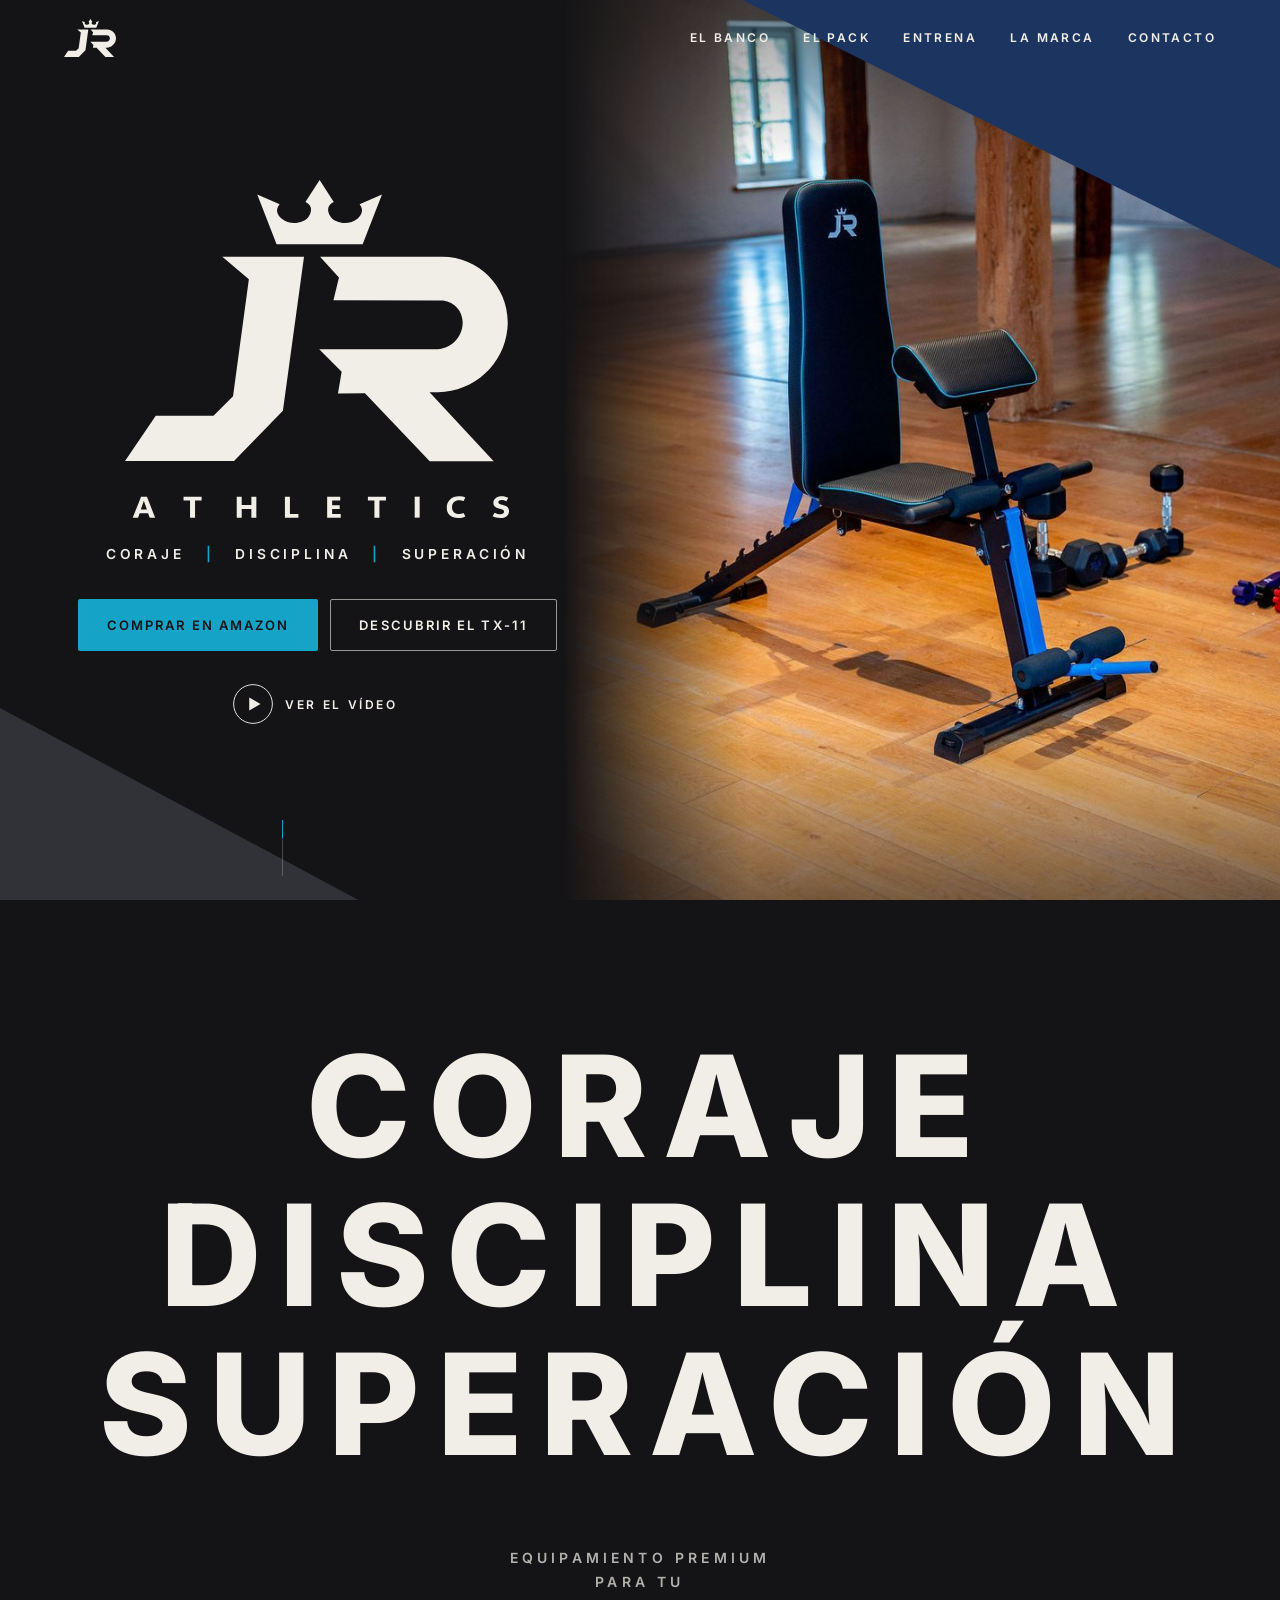
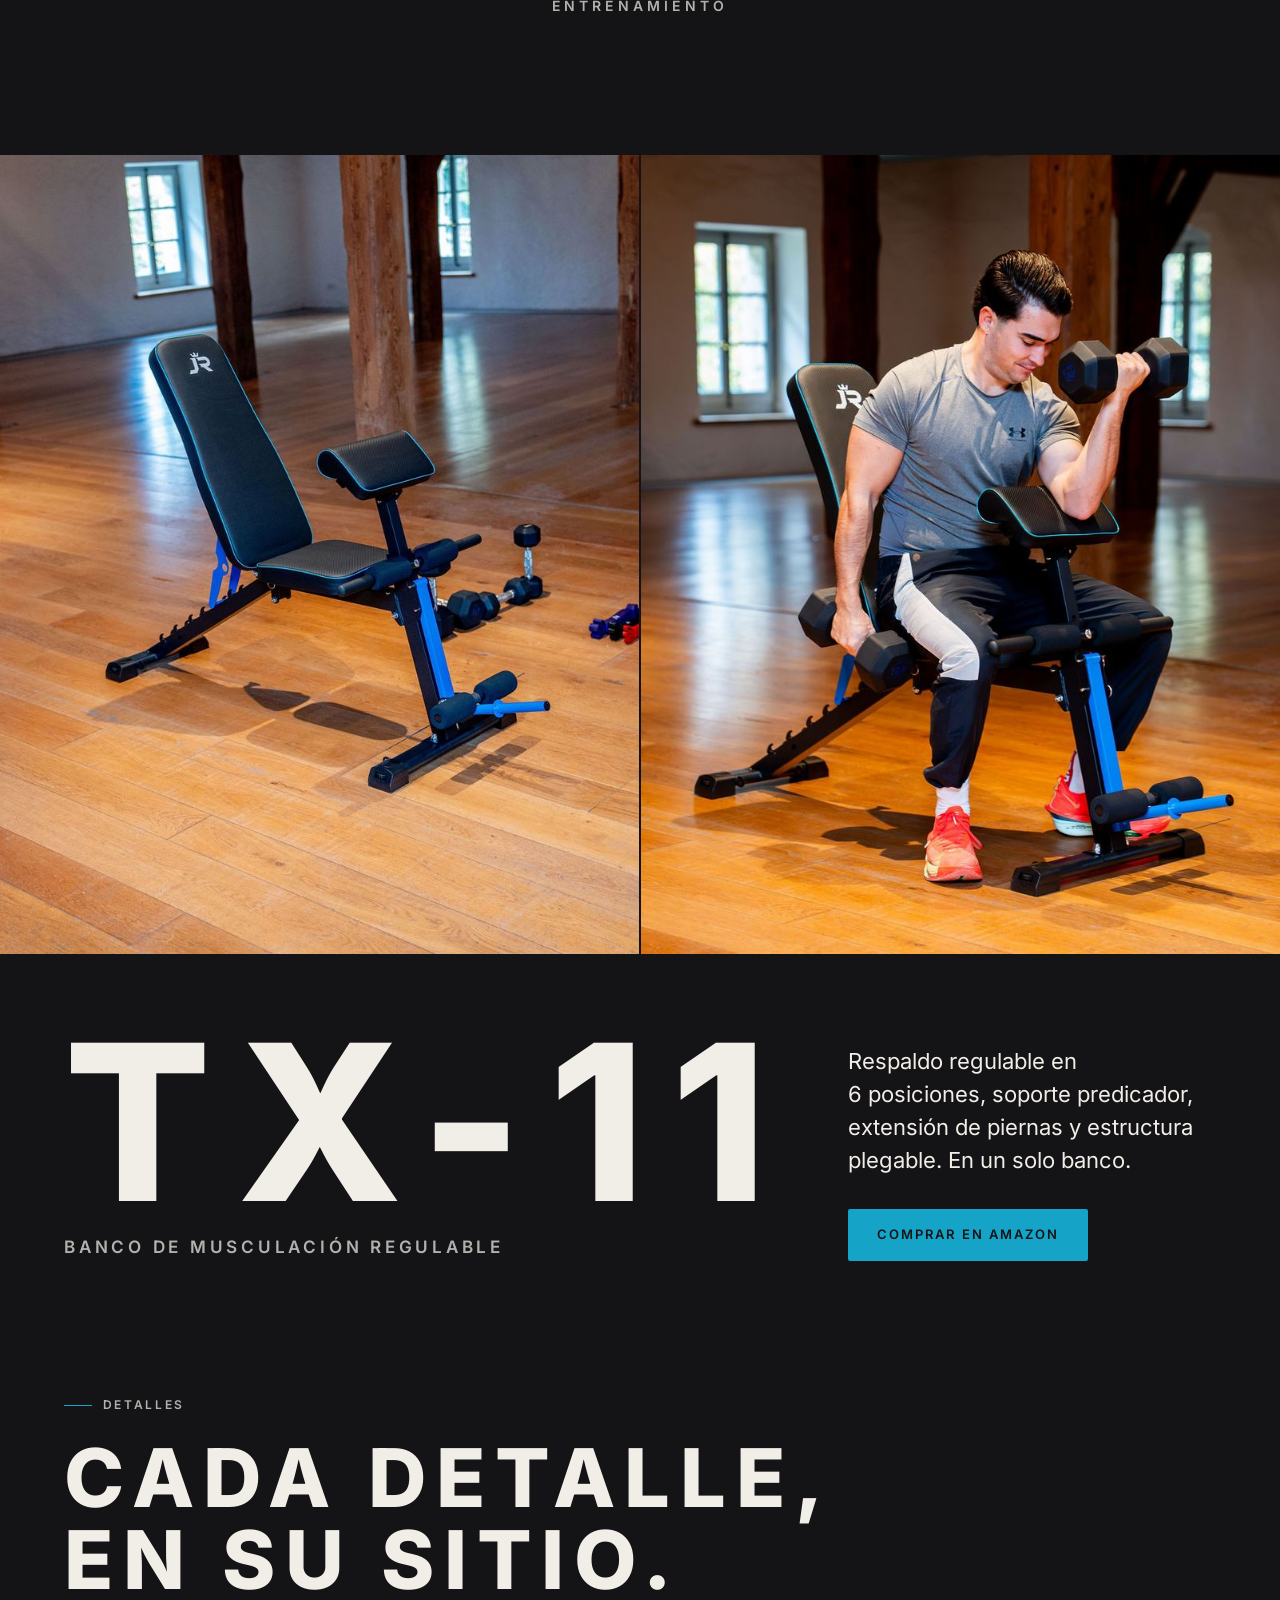
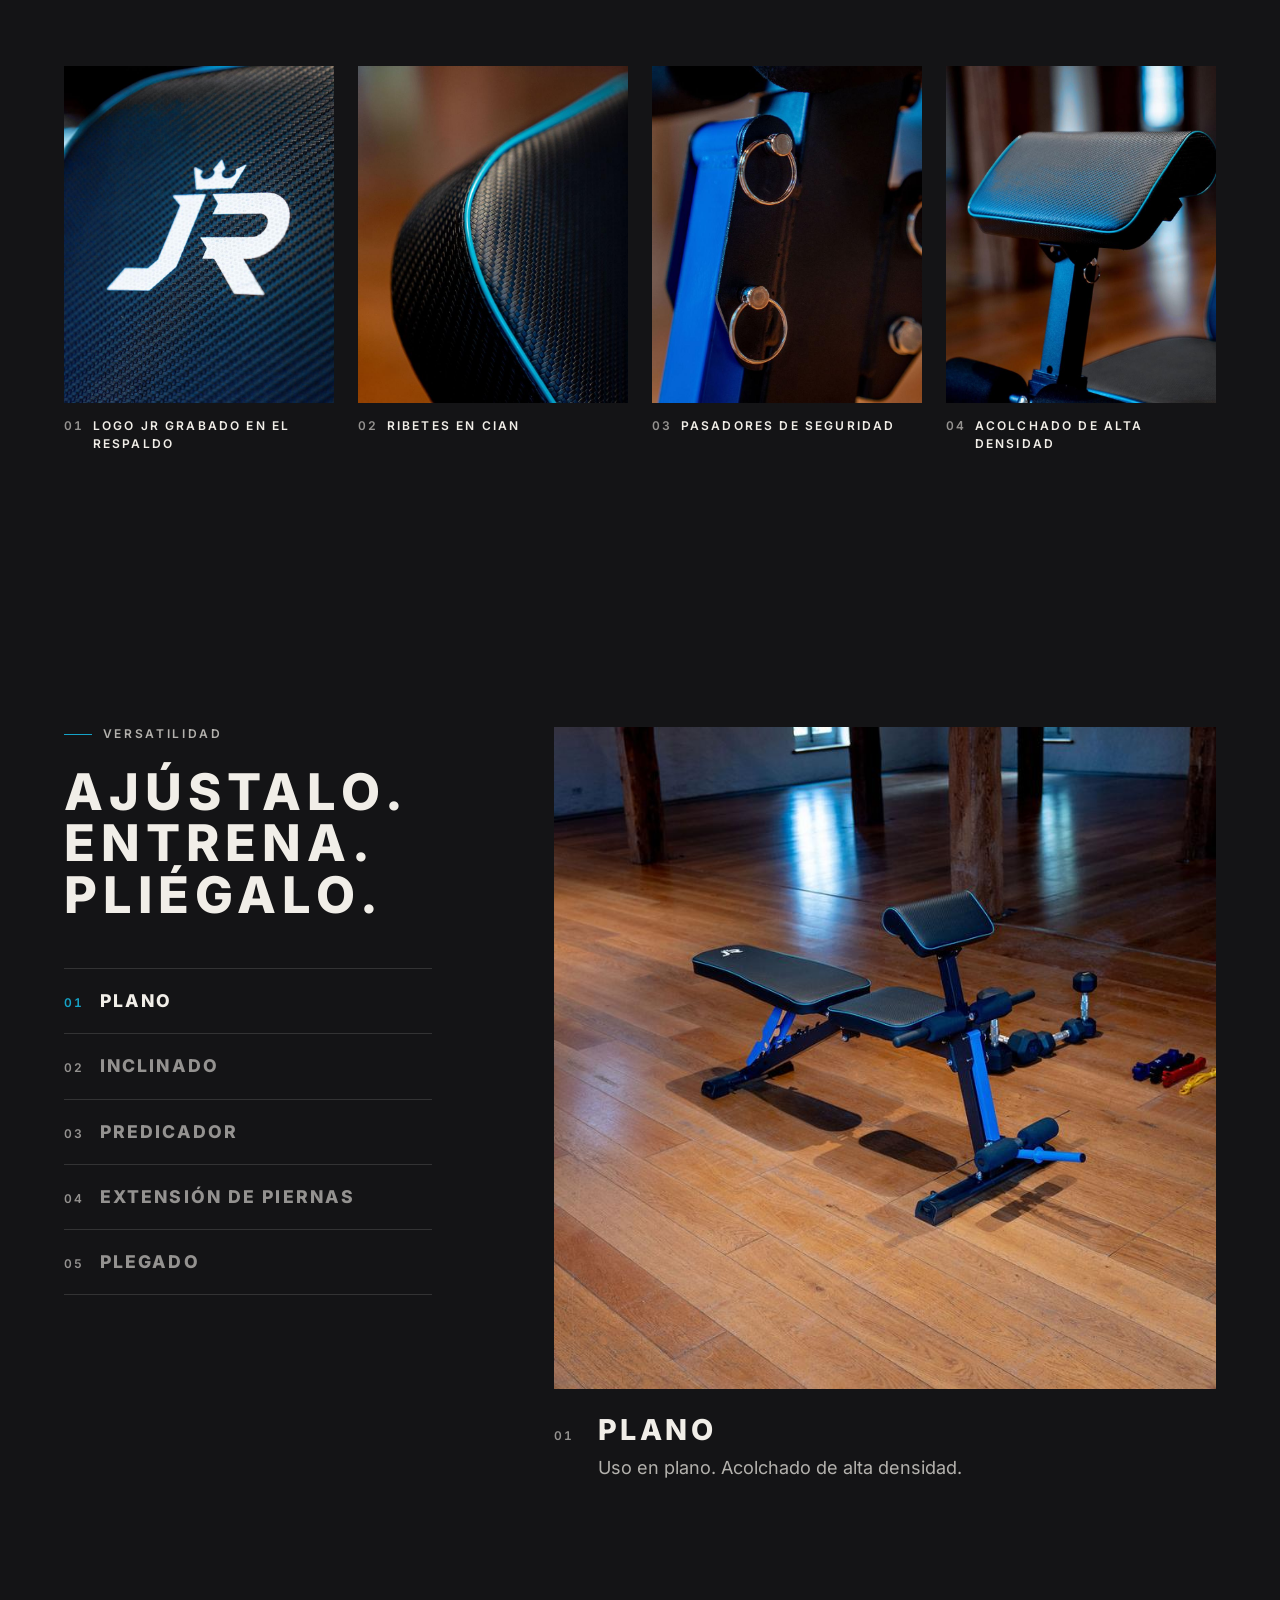
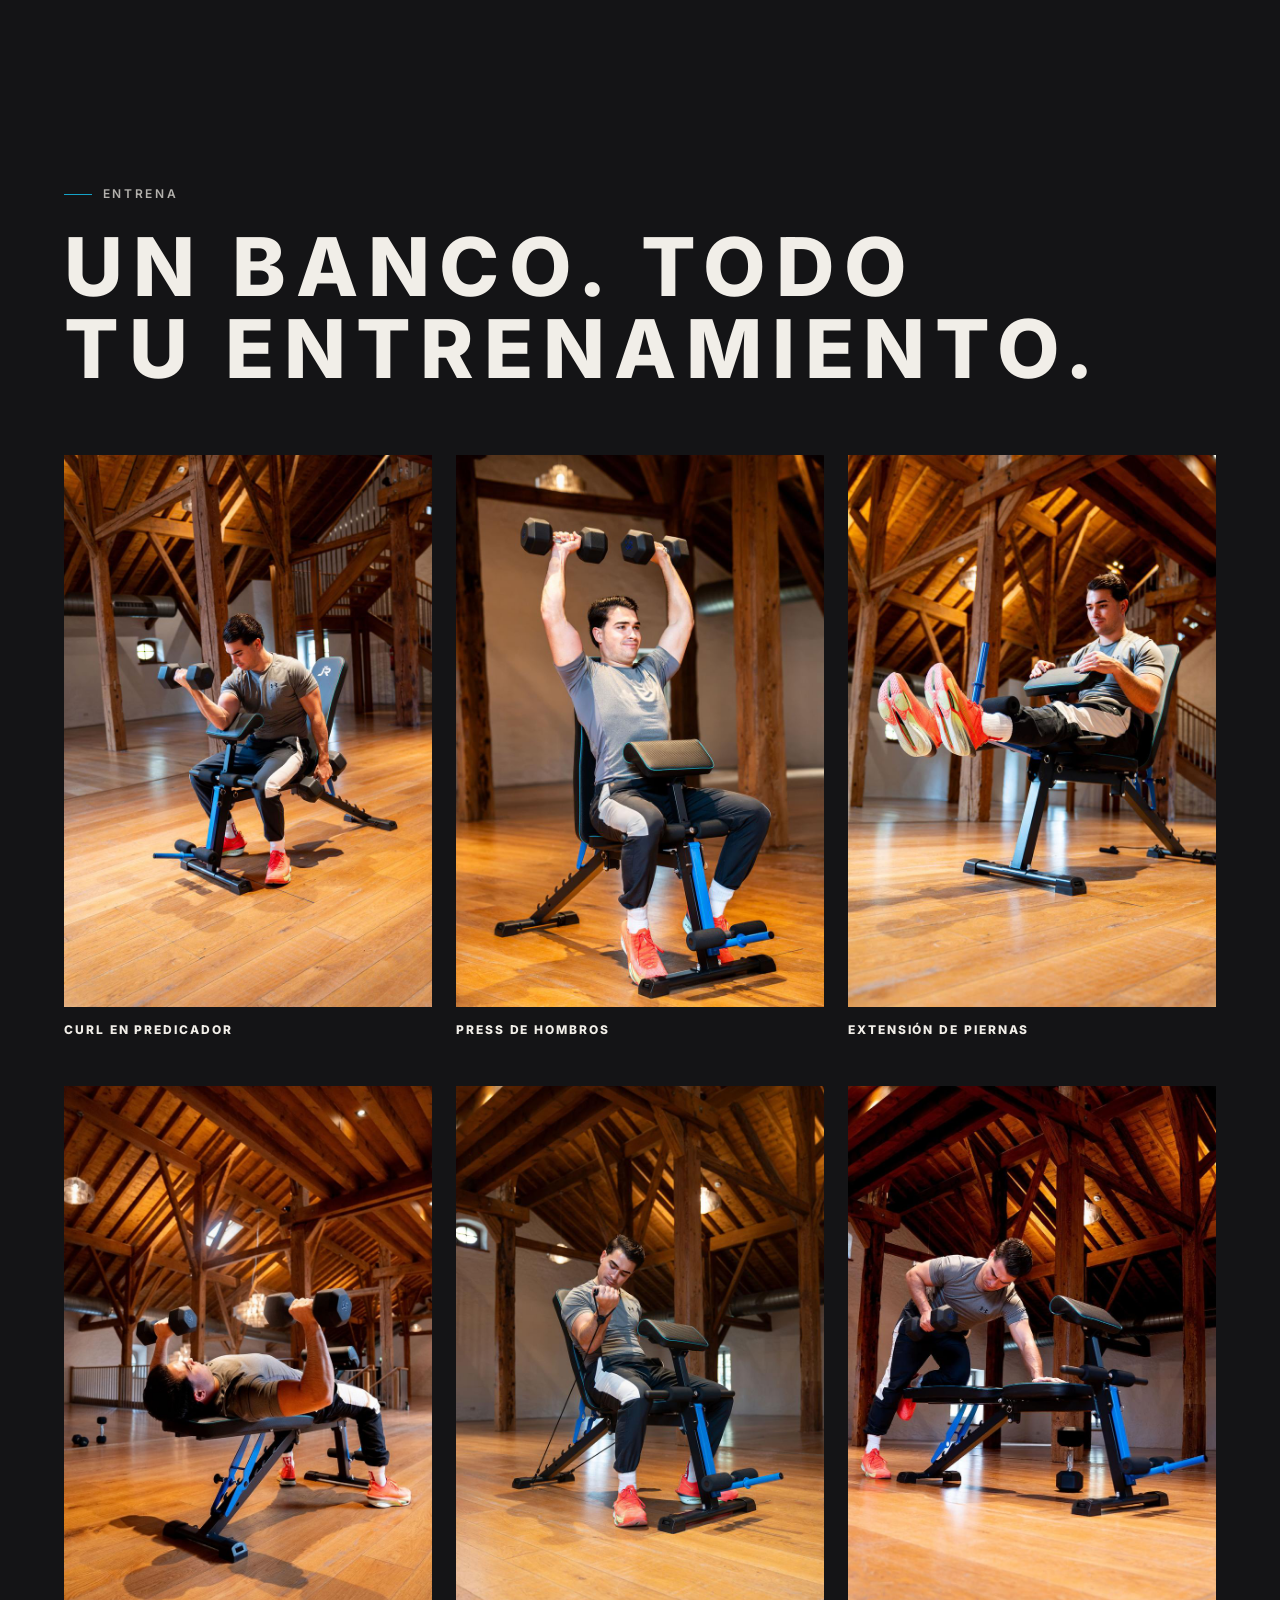
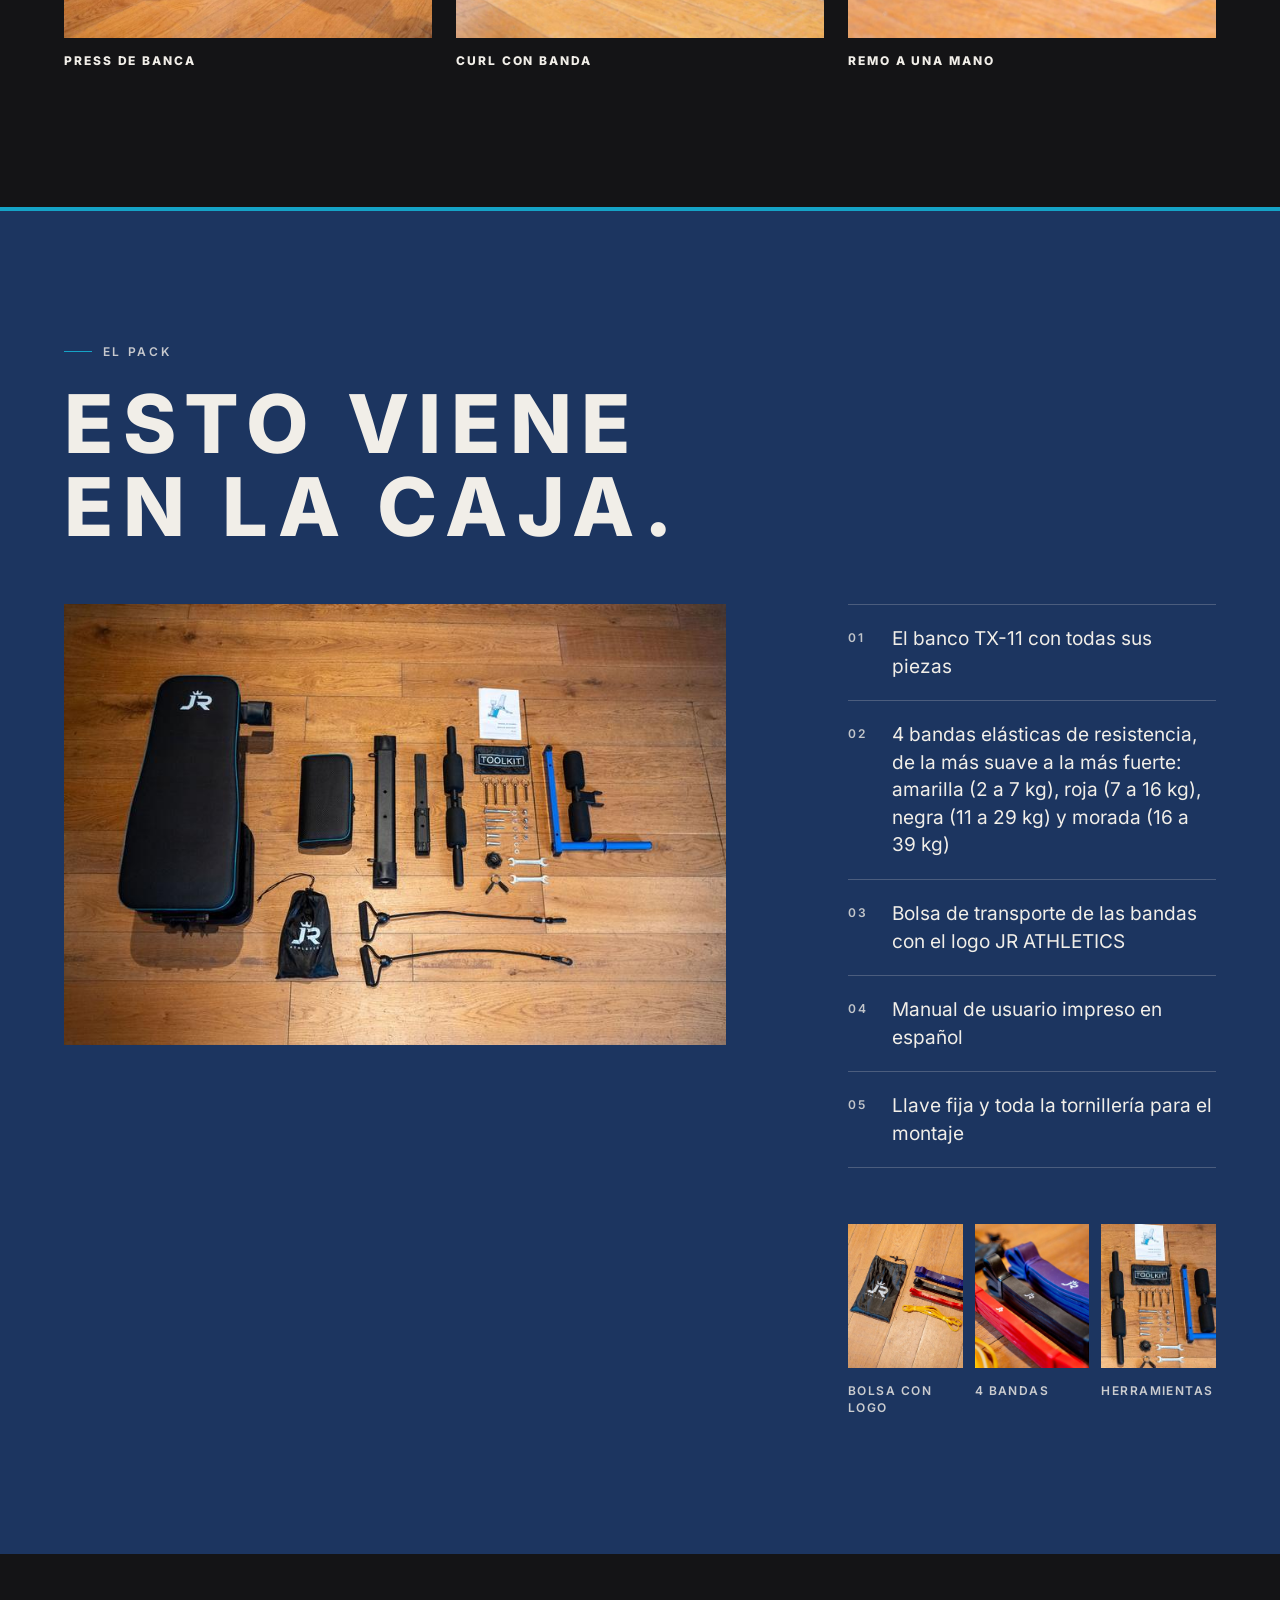
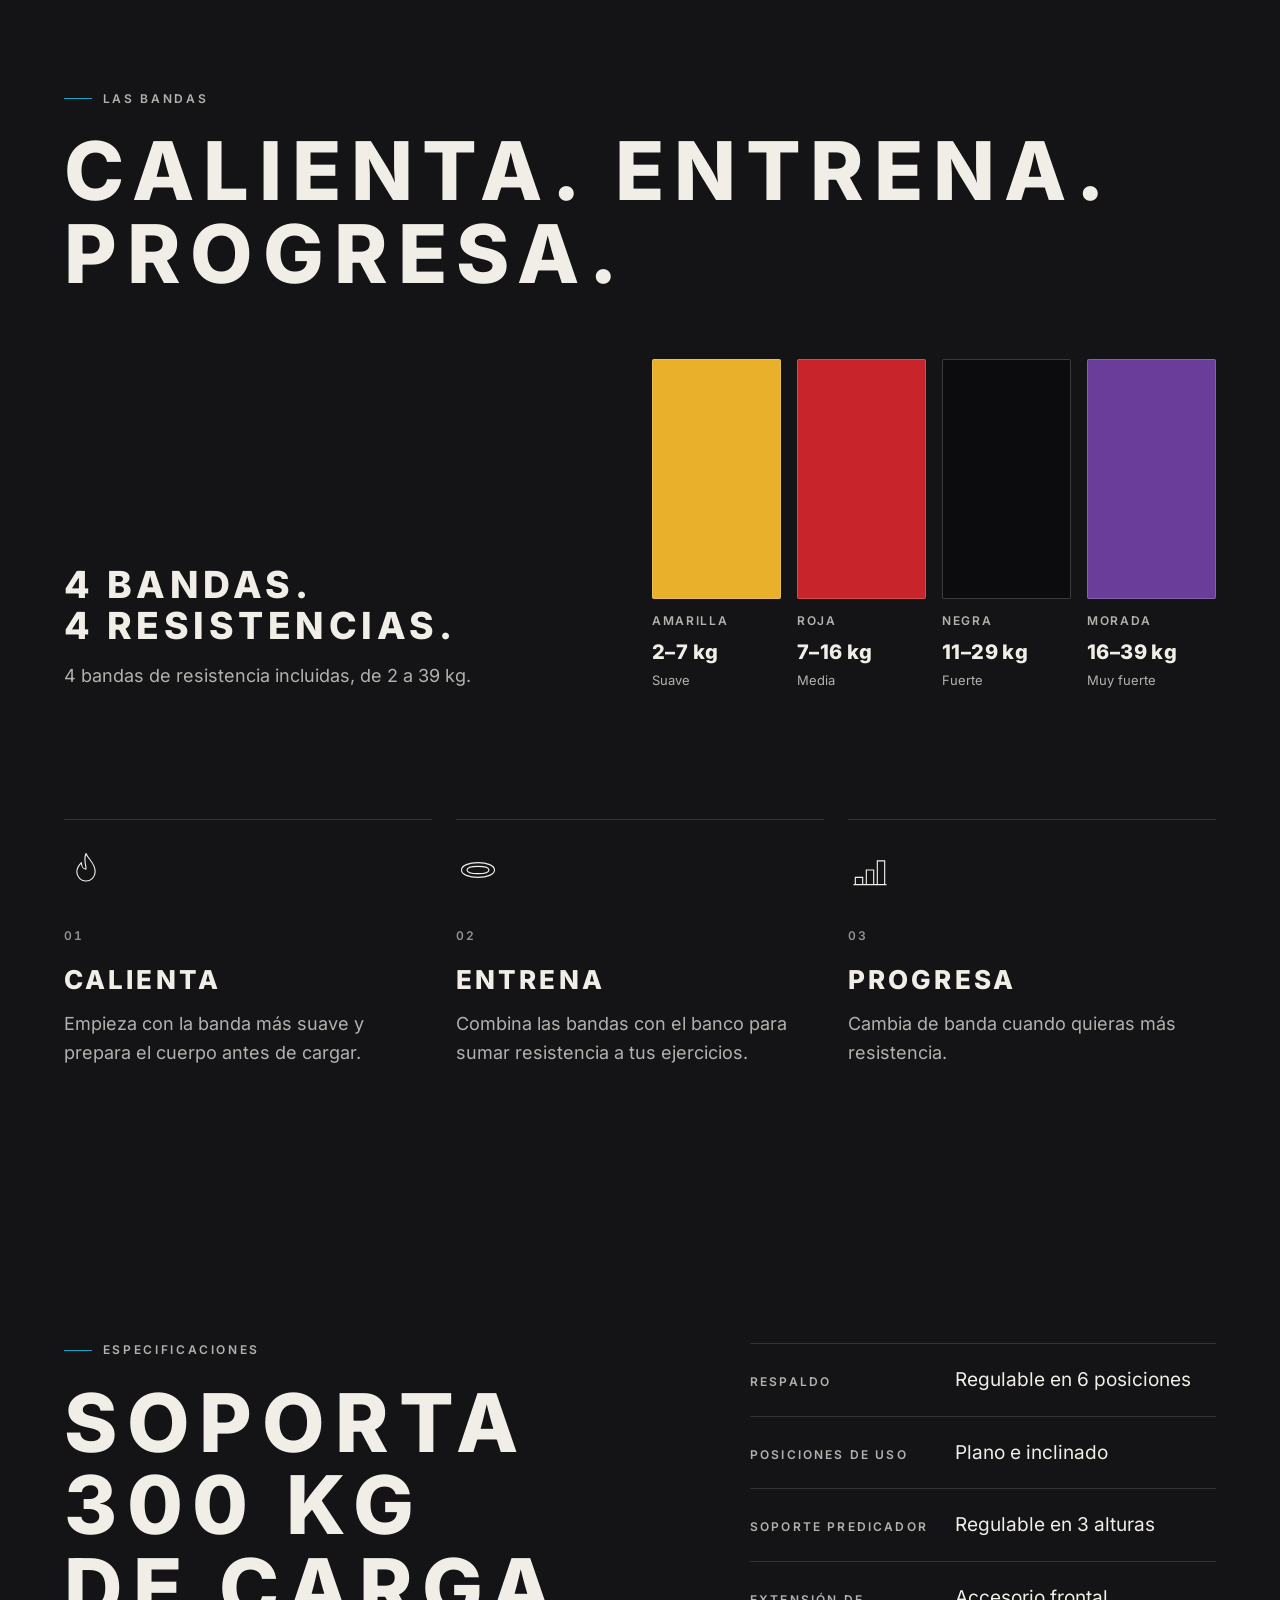
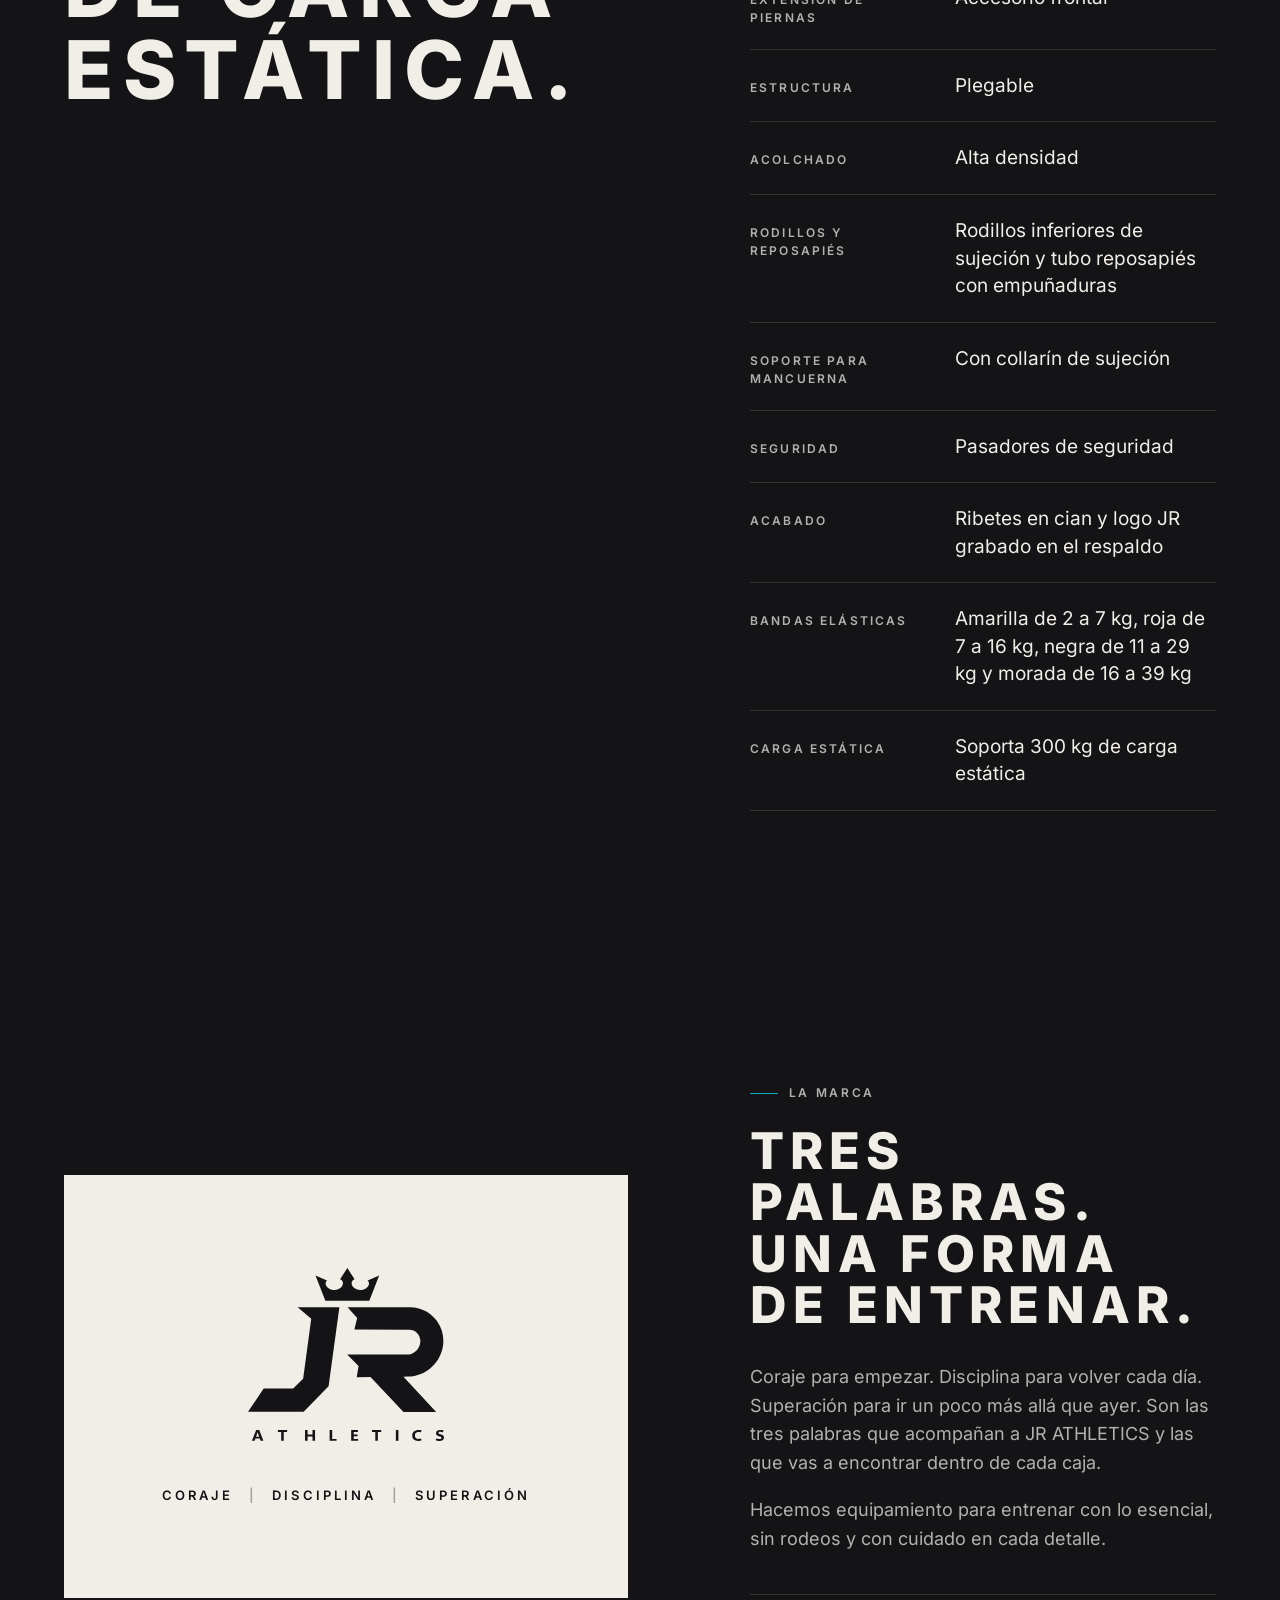
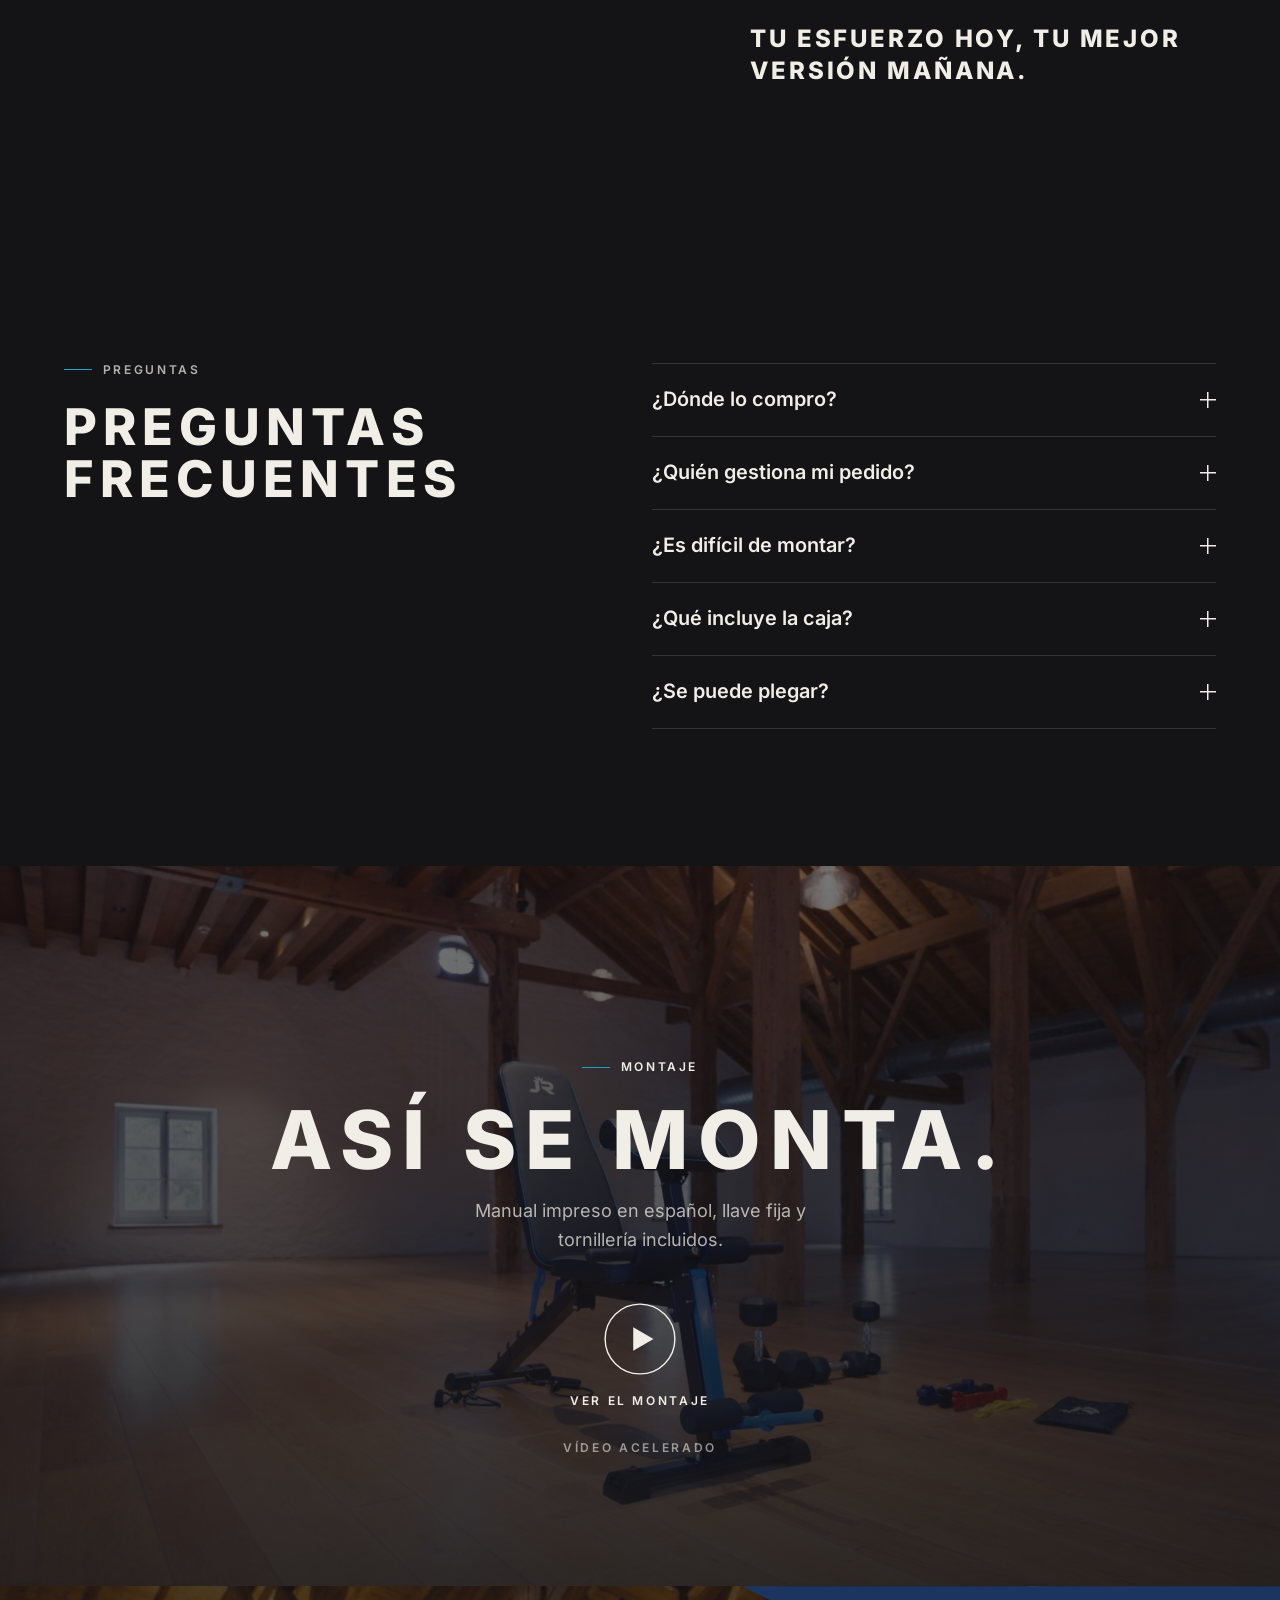
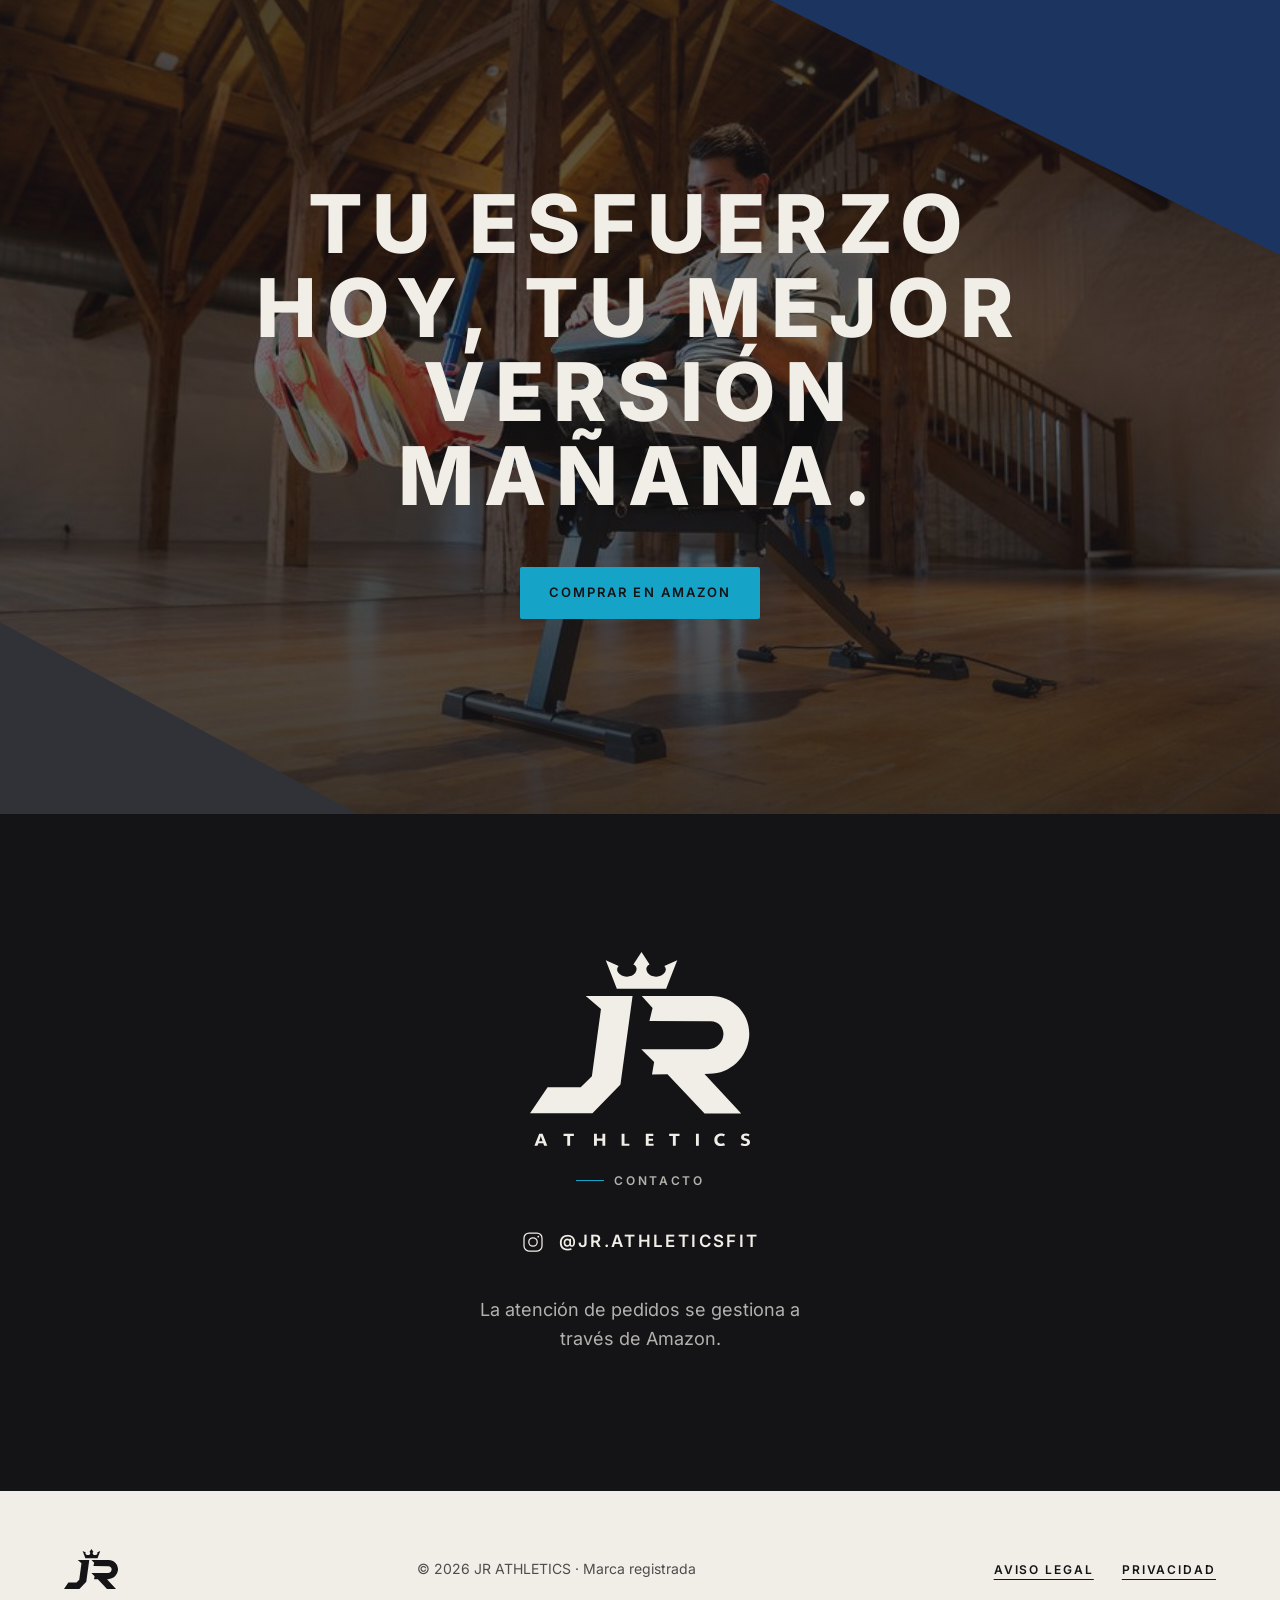
==== index.html @ e9380ff9 "Vídeos del fotógrafo: el banco en la portada y el montaje al final - Portada: el vídeo del banco (42" ====
<!doctype html>
<html lang="es">
<head>
<meta charset="utf-8">
<meta name="viewport" content="width=device-width, initial-scale=1, viewport-fit=cover">
<title>JR ATHLETICS · Banco de musculación regulable TX-11</title>
<meta name="description" content="Banco de musculación regulable TX-11 de JR ATHLETICS: respaldo en 6 posiciones, soporte predicador, extensión de piernas y estructura plegable. Cómpralo en Amazon España.">
<meta name="theme-color" content="#141416">
<link rel="canonical" href="https://jrathleticsfit.com/">

<!-- Compartir (WhatsApp, Instagram, X…). Estas imágenes van con URL absoluta:
     es el único sitio de la web donde no se usa una ruta relativa.
     media/og/og-image.jpg está hecha con la foto de portada y el logo oficial (1200x630).
     Si cambias la imagen, mantén el mismo nombre y tamaño. -->
<meta property="og:type" content="website">
<meta property="og:site_name" content="JR ATHLETICS">
<meta property="og:locale" content="es_ES">
<meta property="og:url" content="https://jrathleticsfit.com/">
<meta property="og:title" content="JR ATHLETICS · Banco de musculación regulable TX-11">
<meta property="og:description" content="CORAJE | DISCIPLINA | SUPERACIÓN. Equipamiento premium para tu entrenamiento.">
<meta property="og:image" content="https://jrathleticsfit.com/media/og/og-image.jpg">
<meta property="og:image:width" content="1200">
<meta property="og:image:height" content="630">
<meta property="og:image:alt" content="Logo de JR ATHLETICS junto al banco de musculación regulable TX-11, con el logo JR en el respaldo">
<meta name="twitter:card" content="summary_large_image">
<meta name="twitter:title" content="JR ATHLETICS · Banco de musculación regulable TX-11">
<meta name="twitter:description" content="CORAJE | DISCIPLINA | SUPERACIÓN. Equipamiento premium para tu entrenamiento.">
<meta name="twitter:image" content="https://jrathleticsfit.com/media/og/og-image.jpg">

<!-- Favicon: monograma del logo oficial (corona + JR). -->
<link rel="icon" href="favicon.ico" sizes="any">
<link rel="icon" href="favicon.svg" type="image/svg+xml">
<link rel="apple-touch-icon" href="apple-touch-icon.png">

<!-- Tipografía alojada en el propio sitio (sin Google Fonts). -->
<link rel="preload" href="fonts/inter-600.woff2" as="font" type="font/woff2" crossorigin>
<link rel="stylesheet" href="styles.css">
<script>
  /* Marca la página como "con JavaScript" antes de pintar (activa las animaciones de entrada).
     Si main.js no llegara a cargar, se quita la marca y todo el contenido queda visible. */
  document.documentElement.classList.add('js');
  window.addEventListener('load', function () {
    setTimeout(function () { if (!window.JR_LISTO) document.documentElement.classList.remove('js'); }, 1500);
  });
</script>
<script src="main.js" defer></script>

<!-- Datos estructurados para buscadores. Sin precio ni valoraciones (no hay datos confirmados). -->
<script type="application/ld+json">
{
  "@context": "https://schema.org",
  "@graph": [
    {
      "@type": "Organization",
      "@id": "https://jrathleticsfit.com/#organizacion",
      "name": "JR ATHLETICS",
      "url": "https://jrathleticsfit.com/",
      "logo": "https://jrathleticsfit.com/media/logo/logo-jr-negro.png",
      "sameAs": ["https://www.instagram.com/jr.athleticsfit/"]
    },
    {
      "@type": "Product",
      "name": "Banco de musculación regulable TX-11",
      "model": "TX-11",
      "brand": { "@type": "Brand", "name": "JR ATHLETICS" },
      "manufacturer": { "@id": "https://jrathleticsfit.com/#organizacion" },
      "image": [
        "https://jrathleticsfit.com/media/producto/tx11-frontal.jpg",
        "https://jrathleticsfit.com/media/producto/tx11-perfil.jpg",
        "https://jrathleticsfit.com/media/pack/pack-completo.jpg"
      ],
      "description": "Banco de musculación regulable TX-11. Respaldo regulable en 6 posiciones, uso en plano e inclinado, soporte predicador regulable en 3 alturas, accesorio frontal de extensión de piernas y estructura plegable. Soporta 300 kg de carga estática. Incluye 4 bandas elásticas de resistencia (de 2 a 39 kg), bolsa de transporte, manual en español, llave fija y tornillería."
    }
  ]
}
</script>
</head>
<body>

<a class="skip-link" href="#contenido">Saltar al contenido</a>

<!-- =====================================================================
     0. CABECERA
     ===================================================================== -->
<header class="site-header" data-header>
  <div class="container header-bar">
    <a class="header-logo" href="#portada" aria-label="JR ATHLETICS, volver al inicio">
      <span class="logo logo--header">
        <!-- Monograma del logo (corona + JR). Si el archivo faltara, se ve el texto JR ATHLETICS. -->
        <img src="media/logo/jr-monograma-blanco.svg" alt="" width="52" height="38" decoding="async"
             onerror="this.parentNode.classList.add('no-img');this.remove()">
        <span class="logo-text">JR ATHLETICS</span>
      </span>
    </a>

    <button class="menu-toggle" type="button" aria-expanded="false" aria-controls="menu" data-menu-toggle>
      <span class="menu-toggle-bars" aria-hidden="true"></span>
      <span class="sr-only" data-menu-label>Abrir menú</span>
    </button>

    <nav class="site-nav" id="menu" aria-label="Principal" data-menu>
      <ul class="nav-list">
        <li><a href="#tx11">El banco</a></li>
        <li><a href="#pack">El pack</a></li>
        <li><a href="#entrena">Entrena</a></li>
        <li><a href="#marca">La marca</a></li>
        <li><a href="#contacto">Contacto</a></li>
      </ul>
      <div class="nav-extra">
        <!-- ENLACE DE AMAZON: si cambia, actualízalo aquí y en main.js (DATOS.enlaces.amazon) -->
        <a class="btn btn--cyan" href="https://www.amazon.es/dp/B0HGLFN5TQ" target="_blank" rel="noopener noreferrer" data-amazon data-cta="header">Comprar en Amazon<span class="sr-only"> (se abre en una pestaña nueva)</span></a>
        <p class="nav-motto">Coraje <span aria-hidden="true">|</span> Disciplina <span aria-hidden="true">|</span> Superación</p>
      </div>
    </nav>
  </div>
</header>

<main id="contenido">

  <!-- =====================================================================
       1. PORTADA — el logo es el protagonista
       ===================================================================== -->
  <section class="hero" id="portada" aria-label="Portada">
    <div class="hero-media" aria-hidden="true">
      <!-- Foto de portada: el TX-11 entero con el logo JR del respaldo a la vista. En pantallas
           verticales va arriba (el logo, el lema y los botones van debajo) y en las apaisadas
           a la derecha (el texto va a la izquierda); styles.css, apartado "1. Portada".
           Es también la imagen que se ve mientras no exista el vídeo de portada. -->
      <picture>
        <img class="hero-poster"
             src="media/hero/portada-vertical-800.jpg"
             srcset="media/hero/portada-vertical-800.jpg 800w, media/hero/portada-vertical.jpg 1024w"
             sizes="(min-aspect-ratio: 1/1) 56vw, 100vw" width="1024" height="1536"
             alt="" fetchpriority="high" decoding="async">
      </picture>
      <!-- Vídeo del banco (42 s, sin sonido) de fondo: main.js lo carga solo si existe el
           archivo, después de la imagen, y nunca con "reducir movimiento" o "ahorro de datos".
           En pantallas apaisadas ocupa toda la portada; en móvil vertical usa el recorte
           vertical. El botón "Ver el vídeo" lo abre entero y con sonido. -->
      <video class="hero-video" muted loop playsinline preload="none" tabindex="-1"
             data-hero-video
             data-src="media/hero/hero-loop.mp4"
             data-src-vertical="media/hero/hero-loop-vertical.mp4"></video>
    </div>
    <div class="hero-veil" aria-hidden="true"></div>
    <div class="wedge wedge--navy" aria-hidden="true"></div>
    <div class="wedge wedge--grey" aria-hidden="true"></div>

    <div class="hero-content">
      <h1 class="logo logo--hero">
        <!-- Logo oficial en vectorial (media/logo/jr-logo-blanco.svg) -->
        <img src="media/logo/jr-logo-blanco.svg" alt="" width="460" height="405" decoding="async"
             onerror="this.parentNode.classList.add('no-img');this.remove()">
        <span class="logo-text"><span class="logo-jr">JR</span> <span class="logo-athletics">Athletics</span></span>
        <span class="sr-only">, banco de musculación regulable TX-11</span>
      </h1>

      <p class="motto">Coraje <span class="motto-sep" aria-hidden="true">|</span> Disciplina <span class="motto-sep" aria-hidden="true">|</span> Superación</p>

      <div class="hero-actions">
        <!-- ENLACE DE AMAZON: si cambia, actualízalo aquí y en main.js (DATOS.enlaces.amazon) -->
        <a class="btn btn--cyan" href="https://www.amazon.es/dp/B0HGLFN5TQ" target="_blank" rel="noopener noreferrer" data-amazon data-cta="hero">Comprar en Amazon<span class="sr-only"> (se abre en una pestaña nueva)</span></a>
        <a class="btn btn--ghost" href="#tx11">Descubrir el TX-11</a>
      </div>

      <!-- Abre el vídeo del banco entero y con sonido (aparece solo si existe el archivo) -->
      <button class="hero-play" type="button" aria-haspopup="dialog" data-film-open="banco" hidden>
        <span class="hero-play-icon" aria-hidden="true">
          <svg viewBox="0 0 64 64" width="40" height="40" focusable="false"><circle cx="32" cy="32" r="31" fill="none" stroke="currentColor" stroke-width="1.5"/><path d="M26 21.5 44 32 26 42.5Z" fill="currentColor"/></svg>
        </span>
        <span>Ver el vídeo</span>
      </button>
    </div>

    <div class="scroll-cue" aria-hidden="true"><span></span></div>
  </section>


  <!-- =====================================================================
       2. MANIFIESTO
       ===================================================================== -->
  <section class="manifesto section" id="manifiesto" aria-labelledby="manifiesto-titulo">
    <div class="container">
      <h2 class="manifesto-words" id="manifiesto-titulo">
        <span class="reveal">Coraje</span>
        <span class="reveal" style="--d: 120ms">Disciplina</span>
        <span class="reveal" style="--d: 240ms">Superación</span>
      </h2>
      <p class="descriptor reveal" style="--d: 360ms">Equipamiento premium para tu entrenamiento</p>
    </div>
  </section>


  <!-- =====================================================================
       3. TX-11
       ===================================================================== -->
  <section class="tx11" id="tx11" aria-labelledby="tx11-titulo">
    <!-- Foto principal a sangre: el TX-11 de 3/4. En escritorio la acompaña una foto del banco en uso. -->
    <div class="tx11-media">
      <figure class="tx11-shot">
        <img src="media/producto/tx11-frontal-800.jpg"
             srcset="media/producto/tx11-frontal-800.jpg 800w, media/producto/tx11-frontal.jpg 1024w"
             sizes="(min-width: 1024px) 50vw, 100vw" width="1024" height="1280"
             alt="Banco de musculación regulable TX-11 de JR ATHLETICS con el respaldo inclinado, el soporte predicador y los rodillos de extensión de piernas"
             loading="lazy" decoding="async">
      </figure>
      <figure class="tx11-shot tx11-shot--side">
        <img src="media/producto/tx11-perfil-800.jpg"
             srcset="media/producto/tx11-perfil-800.jpg 800w, media/producto/tx11-perfil.jpg 963w"
             sizes="50vw" width="963" height="1203"
             alt="Curl de bíceps con mancuerna en el TX-11, con el brazo apoyado en el soporte predicador"
             loading="lazy" decoding="async">
      </figure>
    </div>

    <div class="container grid tx11-body">
      <h2 class="tx11-title reveal" id="tx11-titulo">
        <span class="tx11-model">TX-11</span>
        <span class="tx11-name">Banco de musculación regulable</span>
      </h2>
      <div class="tx11-copy reveal" style="--d: 120ms">
        <p class="lead">Respaldo regulable en <span data-cifra="respaldo">6</span>&nbsp;posiciones, soporte predicador, extensión de piernas y estructura plegable. En un solo banco.</p>
        <!-- ENLACE DE AMAZON: si cambia, actualízalo aquí y en main.js (DATOS.enlaces.amazon) -->
        <a class="btn btn--cyan" href="https://www.amazon.es/dp/B0HGLFN5TQ" target="_blank" rel="noopener noreferrer" data-amazon data-cta="tx11">Comprar en Amazon<span class="sr-only"> (se abre en una pestaña nueva)</span></a>
      </div>
    </div>
  </section>


  <!-- =====================================================================
       4. DETALLES
       ===================================================================== -->
  <section class="details section" id="detalles" aria-labelledby="detalles-titulo">
    <div class="container">
      <header class="section-head reveal">
        <p class="eyebrow">Detalles</p>
        <h2 class="h2" id="detalles-titulo">Cada detalle, en su sitio.</h2>
      </header>

      <ul class="grid details-grid" role="list">
        <li class="detail reveal">
          <figure>
            <div class="detail-img"><img src="media/detalles/detalle-logo.jpg" width="800" height="1000"
                 alt="Primer plano del logo JR en la parte alta del respaldo, con el ribete cian" loading="lazy" decoding="async"></div>
            <figcaption><span class="num">01</span> Logo JR grabado en el respaldo</figcaption>
          </figure>
        </li>
        <li class="detail reveal" style="--d: 100ms">
          <figure>
            <div class="detail-img"><img src="media/detalles/detalle-ribete.jpg" width="800" height="1000"
                 alt="Borde del acolchado con la tapicería texturizada y el ribete en cian" loading="lazy" decoding="async"></div>
            <figcaption><span class="num">02</span> Ribetes en cian</figcaption>
          </figure>
        </li>
        <li class="detail reveal" style="--d: 200ms">
          <figure>
            <div class="detail-img"><img src="media/detalles/detalle-pasador.jpg" width="800" height="999"
                 alt="Pasadores de seguridad con anilla en la columna del banco, junto al brazo azul" loading="lazy" decoding="async"></div>
            <figcaption><span class="num">03</span> Pasadores de seguridad</figcaption>
          </figure>
        </li>
        <li class="detail reveal" style="--d: 300ms">
          <figure>
            <div class="detail-img"><img src="media/detalles/detalle-acolchado.jpg" width="800" height="1000"
                 alt="Almohadilla del soporte predicador: acolchado grueso de alta densidad con el ribete cian" loading="lazy" decoding="async"></div>
            <figcaption><span class="num">04</span> Acolchado de alta densidad</figcaption>
          </figure>
        </li>
      </ul>
    </div>
  </section>


  <!-- =====================================================================
       5. VERSATILIDAD — selector (escritorio) / tarjetas deslizables (móvil)
       ===================================================================== -->
  <section class="versa section" id="versatilidad" aria-labelledby="versa-titulo">
    <div class="container grid versa-layout" data-versa>
      <div class="versa-side">
        <header class="section-head reveal">
          <p class="eyebrow">Versatilidad</p>
          <h2 class="h2 h2--side" id="versa-titulo">Ajústalo. Entrena. Pliégalo.</h2>
        </header>
        <div class="versa-tabs" role="group" aria-label="Elige una posición">
          <button class="versa-tab" type="button" aria-pressed="true" aria-controls="ajuste-plano" data-versa-tab="plano"><span class="num">01</span> Plano</button>
          <button class="versa-tab" type="button" aria-pressed="false" aria-controls="ajuste-inclinado" data-versa-tab="inclinado"><span class="num">02</span> Inclinado</button>
          <button class="versa-tab" type="button" aria-pressed="false" aria-controls="ajuste-predicador" data-versa-tab="predicador"><span class="num">03</span> Predicador</button>
          <button class="versa-tab" type="button" aria-pressed="false" aria-controls="ajuste-extension" data-versa-tab="extension"><span class="num">04</span> Extensión de piernas</button>
          <button class="versa-tab" type="button" aria-pressed="false" aria-controls="ajuste-plegado" data-versa-tab="plegado"><span class="num">05</span> Plegado</button>
        </div>
      </div>

      <div class="versa-stage">
        <div class="versa-track" data-versa-track>
          <article class="versa-card is-active" id="ajuste-plano" data-versa-card="plano" aria-labelledby="ajuste-plano-t">
            <div class="versa-img">
              <img style="object-position: 50% 50%" src="media/ajustes/ajuste-plano-800.jpg"
                   srcset="media/ajustes/ajuste-plano-800.jpg 800w, media/ajustes/ajuste-plano.jpg 1024w"
                   sizes="(min-width: 1024px) 58vw, 86vw" width="1024" height="1024"
                   alt="TX-11 con el respaldo y el asiento en plano" loading="lazy" decoding="async">
            </div>
            <div class="versa-info">
              <span class="num">01</span>
              <h3 class="versa-title" id="ajuste-plano-t">Plano</h3>
              <p>Uso en plano. Acolchado de alta densidad.</p>
            </div>
          </article>

          <article class="versa-card" id="ajuste-inclinado" data-versa-card="inclinado" aria-labelledby="ajuste-inclinado-t">
            <div class="versa-img">
              <img style="object-position: 50% 50%" src="media/ajustes/ajuste-inclinado-800.jpg"
                   srcset="media/ajustes/ajuste-inclinado-800.jpg 683w"
                   sizes="(min-width: 1024px) 58vw, 86vw" width="683" height="683"
                   alt="TX-11 con el respaldo inclinado, junto a las mancuernas, las bandas y la bolsa" loading="lazy" decoding="async">
            </div>
            <div class="versa-info">
              <span class="num">02</span>
              <h3 class="versa-title" id="ajuste-inclinado-t">Inclinado</h3>
              <p>Respaldo regulable en <span data-cifra="respaldo">6</span>&nbsp;posiciones.</p>
            </div>
          </article>

          <article class="versa-card" id="ajuste-predicador" data-versa-card="predicador" aria-labelledby="ajuste-predicador-t">
            <div class="versa-img">
              <img style="object-position: 50% 50%" src="media/ajustes/ajuste-predicador-800.jpg"
                   srcset="media/ajustes/ajuste-predicador-800.jpg 800w, media/ajustes/ajuste-predicador.jpg 1024w"
                   sizes="(min-width: 1024px) 58vw, 86vw" width="1024" height="1024"
                   alt="TX-11 con el respaldo vertical y el soporte predicador montado para curl de bíceps" loading="lazy" decoding="async">
            </div>
            <div class="versa-info">
              <span class="num">03</span>
              <h3 class="versa-title" id="ajuste-predicador-t">Predicador</h3>
              <p>Soporte predicador para curl de bíceps, regulable en <span data-cifra="predicador">3</span>&nbsp;alturas.</p>
            </div>
          </article>

          <article class="versa-card" id="ajuste-extension" data-versa-card="extension" aria-labelledby="ajuste-extension-t">
            <div class="versa-img">
              <img style="object-position: 50% 50%" src="media/ajustes/ajuste-extension-800.jpg"
                   srcset="media/ajustes/ajuste-extension-800.jpg 683w"
                   sizes="(min-width: 1024px) 58vw, 86vw" width="683" height="683"
                   alt="TX-11 con el accesorio de extensión de piernas y sus rodillos en la parte delantera" loading="lazy" decoding="async">
            </div>
            <div class="versa-info">
              <span class="num">04</span>
              <h3 class="versa-title" id="ajuste-extension-t">Extensión de piernas</h3>
              <p>Accesorio frontal de extensión de piernas. Rodillos inferiores de sujeción.</p>
            </div>
          </article>

          <article class="versa-card" id="ajuste-plegado" data-versa-card="plegado" aria-labelledby="ajuste-plegado-t">
            <div class="versa-img">
              <img style="object-position: 50% 50%" src="media/ajustes/ajuste-plegado-800.jpg"
                   srcset="media/ajustes/ajuste-plegado-800.jpg 800w, media/ajustes/ajuste-plegado.jpg 1200w"
                   sizes="(min-width: 1024px) 58vw, 86vw" width="1200" height="1200"
                   alt="TX-11 plegado y de pie, listo para guardar" loading="lazy" decoding="async">
            </div>
            <div class="versa-info">
              <span class="num">05</span>
              <h3 class="versa-title" id="ajuste-plegado-t">Plegado</h3>
              <p>Se pliega. Tú no. Estructura plegable para guardarlo.</p>
            </div>
          </article>
        </div>
      </div>
    </div>
  </section>


  <!-- =====================================================================
       7. ENTRENA — 6 bucles que solo se reproducen en pantalla
       Cada vídeo se carga solo si existe su archivo; si no, se ve su portada.
       ===================================================================== -->
  <section class="train section" id="entrena" aria-labelledby="entrena-titulo">
    <div class="container">
      <header class="section-head reveal">
        <p class="eyebrow">Entrena</p>
        <h2 class="h2" id="entrena-titulo">Un banco. Todo tu <span class="h-long">entrenamiento.</span></h2>
      </header>
    </div>

    <ul class="train-track" role="list">
      <li class="loop reveal">
        <figure>
          <div class="loop-media">
            <img src="media/entreno/curl-predicador.jpg" width="800" height="1200"
                 alt="Curl de bíceps con mancuerna, sentado en el TX-11 con el brazo apoyado en el soporte predicador" loading="lazy" decoding="async">
            <video muted loop playsinline preload="none" tabindex="-1" aria-hidden="true" data-loop="media/entreno/curl-predicador.mp4"></video>
          </div>
          <figcaption>Curl en predicador</figcaption>
        </figure>
      </li>
      <li class="loop reveal" style="--d: 80ms">
        <figure>
          <div class="loop-media">
            <img src="media/entreno/press-hombros.jpg" width="800" height="1200"
                 alt="Press de hombros con dos mancuernas, sentado en el TX-11 con el respaldo en vertical" loading="lazy" decoding="async">
            <video muted loop playsinline preload="none" tabindex="-1" aria-hidden="true" data-loop="media/entreno/press-hombros.mp4"></video>
          </div>
          <figcaption>Press de hombros</figcaption>
        </figure>
      </li>
      <li class="loop reveal" style="--d: 160ms">
        <figure>
          <div class="loop-media">
            <img src="media/entreno/extension-piernas.jpg" width="800" height="1200"
                 alt="Extensión de piernas en el TX-11: las piernas estiradas bajo los rodillos del accesorio" loading="lazy" decoding="async">
            <video muted loop playsinline preload="none" tabindex="-1" aria-hidden="true" data-loop="media/entreno/extension-piernas.mp4"></video>
          </div>
          <figcaption>Extensión de piernas</figcaption>
        </figure>
      </li>
      <li class="loop reveal" style="--d: 240ms">
        <figure>
          <div class="loop-media">
            <img src="media/entreno/press-banca.jpg" width="800" height="1210"
                 alt="Press de banca con mancuernas, tumbado en el TX-11 bajo las vigas de madera" loading="lazy" decoding="async">
            <video muted loop playsinline preload="none" tabindex="-1" aria-hidden="true" data-loop="media/entreno/press-banca.mp4"></video>
          </div>
          <figcaption>Press de banca</figcaption>
        </figure>
      </li>
      <li class="loop reveal" style="--d: 320ms">
        <figure>
          <div class="loop-media">
            <img src="media/entreno/curl-banda.jpg" width="800" height="1200"
                 alt="Curl de bíceps con una banda elástica anclada a la base del TX-11, sentado" loading="lazy" decoding="async">
            <video muted loop playsinline preload="none" tabindex="-1" aria-hidden="true" data-loop="media/entreno/curl-banda.mp4"></video>
          </div>
          <figcaption>Curl con banda</figcaption>
        </figure>
      </li>
      <li class="loop reveal" style="--d: 400ms">
        <figure>
          <div class="loop-media">
            <img src="media/entreno/remo.jpg" width="800" height="1201"
                 alt="Remo a una mano con mancuerna, con la mano apoyada en el TX-11" loading="lazy" decoding="async">
            <video muted loop playsinline preload="none" tabindex="-1" aria-hidden="true" data-loop="media/entreno/remo.mp4"></video>
          </div>
          <figcaption>Remo a una mano</figcaption>
        </figure>
      </li>
    </ul>
  </section>


  <!-- =====================================================================
       8. EL PACK — sección destacada (azul marino, franja cian)
       ===================================================================== -->
  <section class="pack section" id="pack" aria-labelledby="pack-titulo">
    <div class="container grid pack-layout">
      <header class="section-head pack-head reveal">
        <p class="eyebrow">El pack</p>
        <h2 class="h2" id="pack-titulo">Esto viene en la caja.</h2>
      </header>

      <figure class="pack-hero reveal">
        <img src="media/pack/pack-completo-800.jpg"
             srcset="media/pack/pack-completo-800.jpg 800w, media/pack/pack-completo.jpg 1024w"
             sizes="(min-width: 1440px) 760px, (min-width: 1024px) 56vw, 100vw" width="1024" height="683"
             alt="Todo lo que viene en la caja del TX-11, visto desde arriba: el banco plegado, sus piezas, el manual, la bolsa TOOLKIT con la tornillería, las llaves, los pasadores, el accesorio de piernas, la bolsa JR ATHLETICS y los dos tubos elásticos con asas"
             loading="lazy" decoding="async">
      </figure>

      <div class="pack-content reveal" style="--d: 120ms">
        <!-- Se genera desde main.js (DATOS.pack). Para cambiar la lista, edita allí. -->
        <ol class="pack-list" data-lista="pack"></ol>
      </div>

      <ul class="pack-thumbs" role="list">
        <li class="reveal">
          <figure>
            <img src="media/pack/bolsa-logo.jpg" width="600" height="750"
                 alt="Bolsa de transporte con el logo JR ATHLETICS, junto a las cuatro bandas elásticas" loading="lazy" decoding="async">
            <figcaption>Bolsa con logo</figcaption>
          </figure>
        </li>
        <li class="reveal" style="--d: 100ms">
          <figure>
            <img src="media/pack/bandas-4.jpg" width="600" height="749"
                 alt="Las cuatro bandas elásticas de resistencia con el logo JR: morada, negra, roja y amarilla" loading="lazy" decoding="async">
            <figcaption><span data-cifra="bandas">4</span>&nbsp;bandas</figcaption>
          </figure>
        </li>
        <li class="reveal" style="--d: 200ms">
          <figure>
            <img src="media/pack/herramientas.jpg" width="251" height="314"
                 alt="Piezas de montaje: la bolsa TOOLKIT, los pasadores con anilla, la tornillería, el pomo de ajuste, las dos llaves fijas y el cierre de muelle" loading="lazy" decoding="async">
            <figcaption>Herramientas</figcaption>
          </figure>
        </li>
      </ul>
    </div>
  </section>


  <!-- =====================================================================
       9. LAS BANDAS
       La resistencia de cada banda (en kg) y su orden salen de main.js (DATOS.bandas).
       PENDIENTE: material de las bandas (no se muestra).
       ===================================================================== -->
  <section class="bands section" id="bandas" aria-labelledby="bandas-titulo">
    <div class="container">
      <header class="section-head reveal">
        <p class="eyebrow">Las bandas</p>
        <h2 class="h2" id="bandas-titulo">Calienta. Entrena. Progresa.</h2>
      </header>

      <div class="grid bands-layout">
        <div class="bands-head reveal">
          <h3 class="h3"><span data-cifra="bandas">4</span>&nbsp;bandas. <span data-cifra="bandas">4</span>&nbsp;resistencias.</h3>
          <p class="bands-note"><span data-cifra="bandas">4</span>&nbsp;bandas de resistencia incluidas, de 2 a 39&nbsp;kg.</p>
        </div>
        <!-- Se genera desde main.js (DATOS.bandas). -->
        <ul class="swatches reveal" style="--d: 120ms" data-lista="bandas" role="list"></ul>
      </div>

      <ol class="steps grid" role="list">
        <li class="step reveal">
          <svg class="step-icon" viewBox="0 0 48 48" width="48" height="48" aria-hidden="true" focusable="false">
            <path d="M24 6c2 6 10 10 10 20a10 10 0 0 1-20 0c0-5 3-8 5-10 0 4 2 7 5 7 0-6-3-10 0-17Z" fill="none" stroke="currentColor" stroke-width="1.25" stroke-linejoin="round"/>
          </svg>
          <span class="num">01</span>
          <h3 class="step-title">Calienta</h3>
          <p>Empieza con la banda más suave y prepara el cuerpo antes de cargar.</p>
        </li>
        <li class="step reveal" style="--d: 100ms">
          <svg class="step-icon" viewBox="0 0 48 48" width="48" height="48" aria-hidden="true" focusable="false">
            <path d="M6 24c0-5 8-8 18-8s18 3 18 8-8 8-18 8S6 29 6 24Z" fill="none" stroke="currentColor" stroke-width="1.25"/>
            <path d="M12 24c0-2.5 5-4 12-4s12 1.5 12 4-5 4-12 4-12-1.5-12-4Z" fill="none" stroke="currentColor" stroke-width="1.25"/>
          </svg>
          <span class="num">02</span>
          <h3 class="step-title">Entrena</h3>
          <p>Combina las bandas con el banco para sumar resistencia a tus ejercicios.</p>
        </li>
        <li class="step reveal" style="--d: 200ms">
          <svg class="step-icon" viewBox="0 0 48 48" width="48" height="48" aria-hidden="true" focusable="false">
            <path d="M8 40V32h8v8M20 40V24h8v16M32 40V14h8v26" fill="none" stroke="currentColor" stroke-width="1.25" stroke-linejoin="miter"/>
            <path d="M6 40h36" fill="none" stroke="currentColor" stroke-width="1.25"/>
          </svg>
          <span class="num">03</span>
          <h3 class="step-title">Progresa</h3>
          <p>Cambia de banda cuando quieras más resistencia.</p>
        </li>
      </ol>
    </div>
  </section>


  <!-- =====================================================================
       10. ESPECIFICACIONES — tabla generada desde DATOS.especificaciones (main.js)
       Las filas sin dato confirmado (valor: null) no se muestran.
       ===================================================================== -->
  <section class="specs section" id="especificaciones" aria-labelledby="specs-titulo">
    <div class="container grid specs-layout">
      <header class="section-head specs-head reveal">
        <p class="eyebrow">Especificaciones</p>
        <h2 class="h2" id="specs-titulo">Soporta <span data-cifra="carga">300</span>&nbsp;kg de carga estática.</h2>
      </header>
      <div class="specs-table-wrap reveal" style="--d: 120ms">
        <table class="spec-table">
          <caption class="sr-only">Especificaciones del banco de musculación regulable TX-11</caption>
          <tbody data-lista="especificaciones"></tbody>
        </table>
        <!-- PENDIENTE: medidas, peso del producto, peso máximo de usuario y garantía.
             Están en DATOS.especificaciones con valor null y no se muestran. -->
      </div>
    </div>
  </section>


  <!-- =====================================================================
       11. LA MARCA
       ===================================================================== -->
  <section class="brand section" id="marca" aria-labelledby="marca-titulo">
    <div class="container grid brand-layout">
      <!-- La tarjeta de la marca: logo oficial en negro sobre crema, como la tarjeta de la caja.
           PENDIENTE (opcional): si prefieres una foto, media/marca/tarjeta-lema.jpg -->
      <figure class="brand-card reveal">
        <img src="media/logo/jr-logo-negro.svg" alt="Logo de JR ATHLETICS" width="1805" height="1590" loading="lazy" decoding="async">
        <figcaption class="brand-card-motto">Coraje <span aria-hidden="true">|</span> Disciplina <span aria-hidden="true">|</span> Superación</figcaption>
      </figure>

      <div class="brand-copy reveal" style="--d: 120ms">
        <p class="eyebrow">La marca</p>
        <h2 class="h2 h2--side" id="marca-titulo">Tres palabras. Una forma de entrenar.</h2>
        <!-- BORRADOR: lo reescribe Javier -->
        <p>Coraje para empezar. Disciplina para volver cada día. Superación para ir un poco más allá que ayer. Son las tres palabras que acompañan a JR ATHLETICS y las que vas a encontrar dentro de cada caja.</p>
        <p>Hacemos equipamiento para entrenar con lo esencial, sin rodeos y con cuidado en cada detalle.</p>
        <!-- /BORRADOR -->
        <p class="closing">Tu esfuerzo hoy, tu mejor versión mañana.</p>
      </div>
    </div>
  </section>


  <!-- =====================================================================
       12. PREGUNTAS FRECUENTES (acordeón nativo y accesible)
       ===================================================================== -->
  <section class="faq section" id="preguntas" aria-labelledby="faq-titulo">
    <div class="container grid faq-layout">
      <header class="section-head faq-head reveal">
        <p class="eyebrow">Preguntas</p>
        <h2 class="h2 h2--side" id="faq-titulo">Preguntas frecuentes</h2>
      </header>

      <div class="faq-list reveal" style="--d: 120ms">
        <details class="faq-item">
          <summary>¿Dónde lo compro?</summary>
          <div class="faq-answer">
            <p>En Amazon España.
              <!-- ENLACE DE AMAZON: si cambia, actualízalo aquí y en main.js (DATOS.enlaces.amazon) -->
              <a href="https://www.amazon.es/dp/B0HGLFN5TQ" target="_blank" rel="noopener noreferrer" data-amazon data-cta="faq">Ir a la ficha en Amazon<span class="sr-only"> (se abre en una pestaña nueva)</span></a>.</p>
          </div>
        </details>
        <details class="faq-item">
          <summary>¿Quién gestiona mi pedido?</summary>
          <div class="faq-answer">
            <p>Amazon. El envío, el seguimiento y las devoluciones se gestionan desde tu pedido en Amazon.</p>
          </div>
        </details>
        <details class="faq-item">
          <summary>¿Es difícil de montar?</summary>
          <div class="faq-answer">
            <p>En la caja tienes el manual de usuario impreso en español, la llave fija y toda la tornillería para el montaje.</p>
          </div>
        </details>
        <details class="faq-item">
          <summary>¿Qué incluye la caja?</summary>
          <div class="faq-answer">
            <!-- Se genera desde main.js (DATOS.pack). -->
            <ul class="faq-pack" data-lista="pack"></ul>
          </div>
        </details>
        <details class="faq-item">
          <summary>¿Se puede plegar?</summary>
          <div class="faq-answer">
            <p>Sí. La estructura es plegable.</p>
          </div>
        </details>
      </div>
    </div>
  </section>


  <!-- =====================================================================
       12b. MONTAJE — vídeo del montaje en cámara rápida
       De fondo, un bucle sin sonido (montaje-loop.mp4) que solo se reproduce en
       pantalla. El botón "Ver el montaje" lo abre entero y con sonido (montaje.mp4).
       Sin vídeo, se ve la foto del banco ya montado.
       ===================================================================== -->
  <section class="film" id="montaje" aria-labelledby="montaje-titulo">
    <div class="film-frame">
      <!-- Fondo: vertical en pantallas verticales y horizontal en las apaisadas -->
      <picture>
        <source media="(min-aspect-ratio: 1/1)"
                srcset="media/video/montaje-poster-1000.jpg 1000w, media/video/montaje-poster-1600.jpg 1600w"
                sizes="100vw" width="1600" height="900">
        <img class="film-poster"
             src="media/video/montaje-poster-vertical.jpg"
             width="720" height="1080"
             alt="" loading="lazy" decoding="async">
      </picture>
      <video class="film-loop" muted loop playsinline preload="none" tabindex="-1" aria-hidden="true"
             data-loop="media/video/montaje-loop.mp4"></video>
      <div class="film-veil" aria-hidden="true"></div>
      <div class="film-content container">
        <p class="eyebrow reveal">Montaje</p>
        <h2 class="h2 reveal" id="montaje-titulo">Así se monta.</h2>
        <p class="film-lead reveal" style="--d: 100ms">Manual impreso en español, llave fija y tornillería incluidos.</p>
        <button class="play reveal" style="--d: 200ms" type="button" aria-haspopup="dialog" data-film-open="montaje" hidden>
          <span class="play-icon" aria-hidden="true">
            <svg viewBox="0 0 64 64" width="64" height="64" focusable="false"><circle cx="32" cy="32" r="31" fill="none" stroke="currentColor" stroke-width="1.25"/><path d="M26 21.5 44 32 26 42.5Z" fill="currentColor"/></svg>
          </span>
          <span class="play-label">Ver el montaje</span>
        </button>
        <p class="film-note reveal" style="--d: 300ms">Vídeo acelerado</p>
      </div>
    </div>
  </section>


  <!-- =====================================================================
       13. LLAMADA FINAL
       ===================================================================== -->
  <section class="final" id="comprar" aria-labelledby="final-titulo">
    <div class="final-media" aria-hidden="true">
      <!-- Foto de ambiente: vertical en pantallas verticales y horizontal en las apaisadas -->
      <picture>
        <source media="(min-aspect-ratio: 1/1)"
                srcset="media/marca/cierre-1000.jpg 1000w, media/marca/cierre.jpg 1024w"
                sizes="100vw" width="1024" height="575">
        <img src="media/marca/cierre-vertical-800.jpg"
             srcset="media/marca/cierre-vertical-800.jpg 800w, media/marca/cierre-vertical.jpg 901w"
             sizes="100vw" width="901" height="1536" alt="" loading="lazy" decoding="async">
      </picture>
    </div>
    <div class="final-veil" aria-hidden="true"></div>
    <div class="wedge wedge--navy" aria-hidden="true"></div>
    <div class="wedge wedge--grey" aria-hidden="true"></div>

    <div class="final-content container">
      <h2 class="final-title reveal" id="final-titulo">Tu esfuerzo hoy, tu mejor versión mañana.</h2>
      <div class="reveal" style="--d: 120ms">
        <!-- ENLACE DE AMAZON: si cambia, actualízalo aquí y en main.js (DATOS.enlaces.amazon) -->
        <a class="btn btn--cyan" href="https://www.amazon.es/dp/B0HGLFN5TQ" target="_blank" rel="noopener noreferrer" data-amazon data-cta="final">Comprar en Amazon<span class="sr-only"> (se abre en una pestaña nueva)</span></a>
      </div>
    </div>
  </section>


  <!-- =====================================================================
       14. CONTACTO
       ===================================================================== -->
  <section class="contact section" id="contacto" aria-labelledby="contacto-titulo">
    <div class="container contact-inner">
      <span class="logo logo--contact reveal">
        <img src="media/logo/jr-logo-blanco.svg" alt="" width="220" height="194" loading="lazy" decoding="async"
             onerror="this.parentNode.classList.add('no-img');this.remove()">
        <span class="logo-text"><span class="logo-jr">JR</span> <span class="logo-athletics">Athletics</span></span>
      </span>
      <h2 class="eyebrow reveal" id="contacto-titulo">Contacto</h2>

      <ul class="contact-links reveal" role="list">
        <li>
          <a class="contact-link" href="https://www.instagram.com/jr.athleticsfit/" data-instagram rel="me noopener">
            <svg viewBox="0 0 24 24" width="24" height="24" aria-hidden="true" focusable="false">
              <rect x="3" y="3" width="18" height="18" rx="5" fill="none" stroke="currentColor" stroke-width="1.25"/>
              <circle cx="12" cy="12" r="4.2" fill="none" stroke="currentColor" stroke-width="1.25"/>
              <circle cx="17.3" cy="6.7" r="0.9" fill="currentColor"/>
            </svg>
            <span>@JR.ATHLETICSFIT</span>
          </a>
        </li>
        <!-- PENDIENTE: email. Escríbelo en main.js (DATOS.enlaces.email) y aparecerá aquí solo. -->
        <li data-email-item hidden>
          <a class="contact-link" href="#" data-email>
            <svg viewBox="0 0 24 24" width="24" height="24" aria-hidden="true" focusable="false">
              <rect x="3" y="5.5" width="18" height="13" fill="none" stroke="currentColor" stroke-width="1.25"/>
              <path d="m3.5 6.5 8.5 6.5 8.5-6.5" fill="none" stroke="currentColor" stroke-width="1.25"/>
            </svg>
            <span data-email-text></span>
          </a>
        </li>
      </ul>

      <p class="contact-note reveal">La atención de pedidos se gestiona a través de Amazon.</p>
    </div>
  </section>

  <!-- Ventana para ver los vídeos enteros y con sonido (portada y montaje).
       Se cierra con Escape, con la X o con un clic fuera del vídeo. -->
  <dialog class="film-modal" aria-label="Vídeo" data-film-modal>
    <div class="film-modal-inner">
      <button class="film-close" type="button" aria-label="Cerrar vídeo" data-film-close>
        <svg viewBox="0 0 24 24" width="24" height="24" aria-hidden="true" focusable="false"><path d="M5 5l14 14M19 5 5 19" fill="none" stroke="currentColor" stroke-width="1.5"/></svg>
      </button>
      <div class="film-player" data-film-player></div>
    </div>
  </dialog>

</main>


<!-- =====================================================================
     15. PIE (fondo crema)
     ===================================================================== -->
<footer class="site-footer" data-footer>
  <div class="container footer-inner">
    <span class="logo logo--footer">
      <img src="media/logo/jr-monograma-negro.svg" alt="" width="54" height="40" loading="lazy" decoding="async"
           onerror="this.parentNode.classList.add('no-img');this.remove()">
      <span class="logo-text">JR ATHLETICS</span>
    </span>
    <p class="footer-legal">© <span data-year>2026</span> JR ATHLETICS · Marca registrada</p>
    <ul class="footer-links" role="list">
      <li><a href="aviso-legal.html">Aviso legal</a></li>
      <li><a href="privacidad.html">Privacidad</a></li>
    </ul>
  </div>
</footer>


<!-- Barra de compra fija (solo móvil): aparece al pasar la portada y se oculta en el pie. -->
<div class="buybar" data-buybar aria-hidden="true" inert>
  <!-- ENLACE DE AMAZON: si cambia, actualízalo aquí y en main.js (DATOS.enlaces.amazon) -->
  <a class="btn btn--cyan btn--sm" href="https://www.amazon.es/dp/B0HGLFN5TQ" target="_blank" rel="noopener noreferrer" data-amazon data-cta="barra-movil">Comprar en Amazon<span class="sr-only"> (se abre en una pestaña nueva)</span></a>
</div>

</body>
</html>
---- styles.css ----
/* =========================================================================
   JR ATHLETICS · jrathleticsfit.com
   Hoja de estilos única. Sin frameworks, sin compilación.

   Índice
   1. Tipografía (Inter alojada en /fonts)
   2. Variables de marca
   3. Base
   4. Utilidades y rejilla (4 columnas en móvil, 12 en escritorio)
   5. Botones y enlaces
   6. Logo (con respaldo en texto)
   7. Cabecera y menú
   8. Secciones (portada → pie)
   9. Barra de compra en móvil
   10. Páginas legales y 404
   11. Animaciones y movimiento reducido
   ========================================================================= */


/* 1. TIPOGRAFÍA ------------------------------------------------------------ */

@font-face { font-family: "Inter"; font-style: normal; font-weight: 400; font-display: swap; src: url("fonts/inter-400.woff2") format("woff2"); }
@font-face { font-family: "Inter"; font-style: normal; font-weight: 500; font-display: swap; src: url("fonts/inter-500.woff2") format("woff2"); }
@font-face { font-family: "Inter"; font-style: normal; font-weight: 600; font-display: swap; src: url("fonts/inter-600.woff2") format("woff2"); }
@font-face { font-family: "Inter"; font-style: normal; font-weight: 700; font-display: swap; src: url("fonts/inter-700.woff2") format("woff2"); }
@font-face { font-family: "Inter"; font-style: normal; font-weight: 800; font-display: swap; src: url("fonts/inter-800.woff2") format("woff2"); }

/* Fuente de respaldo ajustada a las medidas de Inter: evita que el texto
   "salte" cuando termina de cargar la tipografía. */
@font-face {
  font-family: "Inter Fallback";
  src: local("Arial"), local("ArialMT"), local("Liberation Sans"), local("Helvetica Neue"), local("Helvetica"), local("Roboto");
  size-adjust: 107%;
  ascent-override: 90.5%;
  descent-override: 22.5%;
  line-gap-override: 0%;
}


/* 2. VARIABLES DE MARCA ---------------------------------------------------- */

:root {
  /* Colores de marca */
  --bg: #141416;            /* fondo casi negro */
  --bg-raise: #1b1b1e;      /* fondo de huecos de imagen mientras cargan */
  --cream: #f1eee8;         /* texto */
  --navy: #1c3560;          /* azul marino: pack y cuñas */
  --cyan: #15a3c7;          /* acento: botones, foco y estados interactivos */
  --cyan-hover: #34b6d7;
  --wedge-grey: #313237;    /* cuña gris oscuro */
  --ink: #141416;           /* texto oscuro sobre crema o cian */

  --cream-2: rgba(241, 238, 232, 0.72);   /* texto secundario */
  --cream-3: rgba(241, 238, 232, 0.58);   /* texto terciario */
  --line: rgba(241, 238, 232, 0.14);      /* líneas finas */

  /* Proporción del logo oficial completo (ancho / alto del SVG) */
  --logo-ratio: 1805 / 1590;

  /* Tipografía */
  --font: "Inter", "Inter Fallback", system-ui, -apple-system, "Segoe UI", Roboto, sans-serif;
  --fs-body: clamp(1rem, 0.95rem + 0.25vw, 1.125rem);               /* 16 → 18 px */
  --fs-lead: clamp(1.125rem, 1rem + 0.5vw, 1.375rem);
  --fs-h2: clamp(2rem, 0.9rem + 5.2vw, 7.5rem);                     /* hasta 120 px */
  --fs-h3: clamp(1.5rem, 1.05rem + 1.6vw, 2.5rem);
  --fs-label: 0.75rem;
  --track-head: 0.12em;
  --track-label: 0.22em;

  /* Espaciado y rejilla */
  --gutter: 20px;
  --gap: 16px;
  --max: 1312px;
  --section-y: clamp(88px, 48px + 7vw, 160px);
  --header-h: 64px;

  /* Movimiento */
  --ease: cubic-bezier(0.22, 1, 0.36, 1);
  --reveal-time: 800ms;
}

@media (min-width: 768px) {
  :root { --gutter: 32px; --gap: 20px; }
}
@media (min-width: 1024px) {
  :root { --gutter: 48px; --gap: 24px; --header-h: 76px; }
}
@media (min-width: 1280px) {
  :root { --gutter: 64px; }
}


/* 3. BASE ------------------------------------------------------------------ */

*, *::before, *::after { box-sizing: border-box; }

html {
  -webkit-text-size-adjust: 100%;
  text-size-adjust: 100%;
  scroll-padding-top: var(--header-h);
  background: var(--bg);
}

body {
  margin: 0;
  min-height: 100vh;
  background: var(--bg);
  color: var(--cream);
  font-family: var(--font);
  font-size: var(--fs-body);
  font-weight: 400;
  line-height: 1.6;
  -webkit-font-smoothing: antialiased;
  -moz-osx-font-smoothing: grayscale;
  text-rendering: optimizeLegibility;
}

img, video, svg { display: block; max-width: 100%; }
img, video { height: auto; }
figure { margin: 0; }
p { margin: 0 0 1em; }
h1, h2, h3 { margin: 0; font-weight: 800; }
ul, ol { margin: 0; padding: 0; }
button { font: inherit; color: inherit; }
a { color: inherit; }

[hidden] { display: none !important; }

::selection { background: var(--cyan); color: var(--ink); }

:focus { outline: none; }
:focus-visible {
  outline: 2px solid var(--cyan);
  outline-offset: 3px;
}


/* 4. UTILIDADES Y REJILLA -------------------------------------------------- */

.sr-only {
  position: absolute !important;
  width: 1px; height: 1px;
  padding: 0; margin: -1px;
  overflow: hidden;
  clip-path: inset(50%);
  white-space: nowrap;
  border: 0;
}

.skip-link {
  position: fixed;
  top: 12px; left: 12px;
  z-index: 200;
  padding: 14px 20px;
  background: var(--cyan);
  color: var(--ink);
  font-weight: 600;
  font-size: 0.875rem;
  text-decoration: none;
  transform: translateY(-160%);
  transition: transform 0.2s var(--ease);
}
.skip-link:focus-visible { transform: none; }

.container {
  width: min(100% - 2 * var(--gutter), var(--max));
  margin-inline: auto;
}

.grid {
  display: grid;
  grid-template-columns: repeat(4, minmax(0, 1fr));
  column-gap: var(--gap);
}
@media (min-width: 1024px) {
  .grid { grid-template-columns: repeat(12, minmax(0, 1fr)); }
}

.section { padding-block: var(--section-y); }

.section-head { margin-bottom: clamp(40px, 5vw, 88px); }

.eyebrow {
  display: flex;
  align-items: center;
  gap: 0.9em;
  margin: 0 0 1.5rem;
  font-size: var(--fs-label);
  font-weight: 600;
  line-height: 1.2;
  letter-spacing: var(--track-label);
  text-transform: uppercase;
  color: var(--cream-2);
}
.eyebrow::before {
  content: "";
  flex: none;
  width: 28px;
  height: 1px;
  background: var(--cyan);
}

.h2 {
  font-size: var(--fs-h2);
  font-weight: 800;
  line-height: 1.02;
  letter-spacing: var(--track-head);
  text-transform: uppercase;
  text-wrap: balance;
}
/* Titulares que comparten fila con otro bloque en escritorio (columna estrecha) */
@media (min-width: 1024px) {
  .h2--side { font-size: clamp(2.5rem, 0.6rem + 3.2vw, 4.25rem); }
}
/* Palabras muy largas en titulares: se reducen en pantallas estrechas para
   no provocar desplazamiento horizontal. */
.h-long { font-size: min(1em, 8vw); }

.h3 {
  font-size: var(--fs-h3);
  font-weight: 800;
  line-height: 1.1;
  letter-spacing: var(--track-head);
  text-transform: uppercase;
}

.num {
  font-size: var(--fs-label);
  font-weight: 600;
  letter-spacing: 0.16em;
  color: var(--cream-3);
  font-variant-numeric: tabular-nums;
}

.lead {
  font-size: var(--fs-lead);
  line-height: 1.5;
  max-width: 34ch;
}


/* 5. BOTONES Y ENLACES ----------------------------------------------------- */

.btn {
  display: inline-flex;
  align-items: center;
  justify-content: center;
  min-height: 52px;
  padding: 0 1.75rem;
  border: 1px solid transparent;
  border-radius: 2px;
  font-size: 0.8125rem;
  font-weight: 600;
  line-height: 1;
  letter-spacing: 0.16em;
  text-transform: uppercase;
  text-decoration: none;
  white-space: nowrap;
  cursor: pointer;
  transition: background-color 0.3s var(--ease), border-color 0.3s var(--ease), color 0.3s var(--ease);
}
.btn--cyan { background: var(--cyan); color: var(--ink); }
.btn--cyan:hover { background: var(--cyan-hover); }
.btn--ghost { border-color: rgba(241, 238, 232, 0.6); color: var(--cream); }
.btn--ghost:hover { border-color: var(--cream); background: rgba(241, 238, 232, 0.08); }
.btn--sm { padding: 0 1.25rem; }


/* 6. LOGO ------------------------------------------------------------------
   Logo oficial en vectorial (media/logo/). El texto JR ATHLETICS queda oculto a
   la vista pero disponible para lectores de pantalla. Si un SVG faltara, el
   atributo onerror añade la clase "no-img" y se muestra el texto (nunca un
   icono de imagen rota). */

.logo { position: relative; display: inline-flex; align-items: center; margin: 0; }
.logo > img { display: block; }
.logo-text {
  position: absolute;
  width: 1px; height: 1px;
  overflow: hidden;
  clip-path: inset(50%);
  white-space: nowrap;
  font-size: 1rem;
  font-weight: 800;
  text-transform: uppercase;
}
.logo.no-img .logo-text {
  position: static;
  width: auto; height: auto;
  overflow: visible;
  clip-path: none;
}

/* Cabecera y pie: monograma (corona + JR) */
.logo--header img { width: auto; height: 34px; }
.logo--footer img { width: auto; height: 40px; }
@media (min-width: 1024px) {
  .logo--header img { height: 38px; }
}
.logo--header .logo-text,
.logo--footer .logo-text {
  font-size: 0.875rem;
  letter-spacing: 0.26em;
}

/* Portada y contacto: logo completo en una caja de proporción fija (nada salta al cargar) */
.logo--hero,
.logo--contact {
  display: grid;
  place-items: center;
  aspect-ratio: var(--logo-ratio);
  container-type: inline-size;
}
.logo--hero { width: clamp(230px, 62vw, 460px); }
.logo--contact { width: clamp(150px, 40vw, 220px); }
.logo--hero > img,
.logo--contact > img { width: 100%; height: 100%; object-fit: contain; }

/* Respaldo en texto si faltara el SVG */
.logo--hero.no-img .logo-text,
.logo--contact.no-img .logo-text {
  display: flex;
  flex-direction: column;
  align-items: center;
  line-height: 1;
}
.no-img .logo-jr {
  font-size: clamp(101px, 26.7vw, 202px);
  font-weight: 800;
  line-height: 0.82;
  letter-spacing: -0.01em;
}
.no-img .logo-athletics {
  margin-top: clamp(14px, 3.5vw, 26px);
  margin-right: -0.52em;
  font-size: clamp(16px, 4.3vw, 32px);
  font-weight: 600;
  letter-spacing: 0.52em;
}
.logo--contact.no-img .logo-jr { font-size: clamp(69px, 15.6vw, 101px); }
.logo--contact.no-img .logo-athletics { font-size: clamp(11px, 2.5vw, 16px); margin-top: 12px; }
@supports (container-type: inline-size) {
  .logo--hero.no-img .logo-jr,
  .logo--contact.no-img .logo-jr { font-size: 46cqw; }
  .logo--hero.no-img .logo-athletics,
  .logo--contact.no-img .logo-athletics { font-size: 7.3cqw; margin-top: 6cqw; }
}


/* 7. CABECERA Y MENÚ ------------------------------------------------------- */

.site-header {
  position: fixed;
  inset: 0 0 auto 0;
  z-index: 100;
  height: var(--header-h);
  color: var(--cream);
}
/* Fondo sólido con desenfoque al hacer scroll (en un pseudoelemento para no
   romper el menú de pantalla completa, que es position: fixed). */
.site-header::before {
  content: "";
  position: absolute;
  inset: 0;
  background: rgba(20, 20, 22, 0.76);
  -webkit-backdrop-filter: blur(16px) saturate(1.3);
  backdrop-filter: blur(16px) saturate(1.3);
  border-bottom: 1px solid var(--line);
  opacity: 0;
  transition: opacity 0.4s var(--ease);
}
.site-header.is-solid::before { opacity: 1; }

.header-bar {
  position: relative;
  height: 100%;
  display: flex;
  align-items: center;
  justify-content: space-between;
}

.header-logo {
  position: relative;
  z-index: 2;
  display: inline-flex;
  align-items: center;
  min-height: 48px;
  text-decoration: none;
}

.menu-toggle {
  position: relative;
  z-index: 2;
  display: inline-grid;
  place-items: center;
  width: 48px;
  height: 48px;
  margin-right: -12px;
  padding: 0;
  background: none;
  border: 0;
  cursor: pointer;
}
.menu-toggle-bars,
.menu-toggle-bars::before {
  display: block;
  width: 24px;
  height: 1.5px;
  background: currentColor;
  transition: transform 0.35s var(--ease);
}
.menu-toggle-bars { position: relative; transform: translateY(-4px); }
.menu-toggle-bars::before { content: ""; position: absolute; left: 0; top: 8px; }
.menu-toggle[aria-expanded="true"] .menu-toggle-bars { transform: translateY(0) rotate(45deg); }
.menu-toggle[aria-expanded="true"] .menu-toggle-bars::before { transform: translateY(-8px) rotate(-90deg); }

/* Menú móvil: pantalla completa, tipografía grande */
.site-nav {
  position: fixed;
  inset: 0;
  z-index: 1;
  display: flex;
  flex-direction: column;
  justify-content: space-between;
  gap: 40px;
  padding: calc(var(--header-h) + 24px) var(--gutter) calc(32px + env(safe-area-inset-bottom));
  background: var(--bg);
  overflow-y: auto;
  opacity: 0;
  visibility: hidden;
  transition: opacity 0.35s var(--ease), visibility 0s linear 0.35s;
}
.menu-open .site-nav {
  opacity: 1;
  visibility: visible;
  transition: opacity 0.35s var(--ease), visibility 0s;
}
.menu-open { overflow: hidden; }

.nav-list { list-style: none; border-top: 1px solid var(--line); }
.nav-list li { border-bottom: 1px solid var(--line); }
.nav-list a {
  display: flex;
  align-items: center;
  min-height: 64px;
  font-size: clamp(1.75rem, 8vw, 3rem);
  font-weight: 800;
  letter-spacing: 0.1em;
  line-height: 1.1;
  text-transform: uppercase;
  text-decoration: none;
  transition: color 0.25s var(--ease);
}
.nav-list a:hover { color: var(--cyan); }

.nav-extra { display: flex; flex-direction: column; gap: 24px; align-items: stretch; }
.nav-motto {
  margin: 0;
  font-size: 0.6875rem;
  font-weight: 600;
  letter-spacing: 0.24em;
  text-transform: uppercase;
  color: var(--cream-2);
  text-align: center;
}
.nav-motto span { color: var(--cyan); margin-inline: 0.5em; }

@media (min-width: 1024px) {
  .menu-toggle { display: none; }
  .site-nav {
    position: static;
    display: block;
    padding: 0;
    background: none;
    overflow: visible;
    opacity: 1;
    visibility: visible;
    transition: none;
  }
  .nav-list { display: flex; gap: clamp(24px, 2.6vw, 44px); border: 0; }
  .nav-list li { border: 0; }
  .nav-list a {
    position: relative;
    min-height: 48px;
    font-size: 0.75rem;
    font-weight: 600;
    letter-spacing: 0.2em;
  }
  .nav-list a::after {
    content: "";
    position: absolute;
    left: 0; right: 0.2em; bottom: 12px;
    height: 1px;
    background: var(--cyan);
    transform: scaleX(0);
    transform-origin: left;
    transition: transform 0.35s var(--ease);
  }
  .nav-list a:hover { color: var(--cream); }
  .nav-list a:hover::after { transform: scaleX(1); }
  .nav-extra { display: none; }
}


/* 8. SECCIONES ------------------------------------------------------------- */

/* --- Cuñas de marca (solo portada y llamada final) --- */
.wedge {
  position: absolute;
  z-index: -1;
  pointer-events: none;
}
.wedge--navy {
  top: 0; right: 0;
  width: clamp(150px, 42vw, 600px);
  height: clamp(84px, 21vw, 300px);
  background: var(--navy);
  clip-path: polygon(0 0, 100% 0, 100% 100%);
}
.wedge--grey {
  bottom: 0; left: 0;
  width: clamp(110px, 28vw, 440px);
  height: clamp(64px, 15vw, 240px);
  background: var(--wedge-grey);
  clip-path: polygon(0 0, 100% 100%, 0 100%);
}

/* --- 1. Portada --- */
.hero {
  position: relative;
  isolation: isolate;
  overflow: hidden;
  display: grid;
  place-items: center;
  min-height: 100vh;
  min-height: 100svh;
  padding: calc(var(--header-h) + 24px) var(--gutter) 104px;
  text-align: center;
}
.hero-media { position: absolute; inset: 0; z-index: -3; background: var(--bg); }
.hero-media img,
.hero-video {
  position: absolute;
  inset: 0;
  width: 100%;
  height: 100%;
  object-fit: cover;
  object-position: 50% 50%;
}
/* Portada: portada-vertical.jpg (1024 x 1536), el TX-11 entero con el logo JR del
   respaldo a la vista. El banco ocupa de 25 % a 80 % de la altura de la foto y el logo del
   respaldo está a 29 %. Para que el texto no lo tape nunca:
   - Pantallas verticales: la foto va arriba, a todo el ancho y en su proporción (alto
     150vw, subida un 4 % para recortar pared), y el logo grande, el lema y los botones
     van abajo, sobre el suelo y el fondo oscuro.
   - Pantallas apaisadas: la foto ocupa el 56 % derecho y el texto, el 44 % izquierdo.
   Si cambias la foto de portada, revisa estos números. */
.hero {
  align-content: end;
  padding-bottom: clamp(56px, 10vh, 104px);
}
.hero-media .hero-poster,
.hero-media .hero-video {
  inset: -4vw 0 auto 0;
  height: min(100%, 150vw);
  object-position: 50% 40%;
  -webkit-mask-image: linear-gradient(180deg, #000 72%, rgba(0, 0, 0, 0) 100%);
  mask-image: linear-gradient(180deg, #000 72%, rgba(0, 0, 0, 0) 100%);
}
.hero .logo--hero { width: clamp(170px, 44vw, 300px); }
/* Tabletas en vertical: la foto ocupa los dos tercios de arriba para que el banco no quede
   debajo del texto */
@media (max-aspect-ratio: 1/1) and (min-width: 600px) {
  .hero-media .hero-poster,
  .hero-media .hero-video { height: 66vh; object-position: 50% 52%; }
}
/* Móviles bajos (tipo iPhone SE): sin la línea de "baja" para que no toque los botones */
@media (max-aspect-ratio: 1/1) and (max-height: 700px) {
  .hero .scroll-cue { display: none; }
}
@media (min-aspect-ratio: 1/1) {
  .hero {
    grid-template-columns: minmax(0, 44fr) minmax(0, 56fr);
    align-content: center;
    padding: calc(var(--header-h) + 24px) var(--gutter) clamp(56px, 10vh, 104px);
  }
  .hero-content { grid-column: 1; justify-self: center; }
  .hero-media .hero-poster {
    inset: 0 0 0 auto;
    width: 56%;
    height: 100%;
    object-position: 50% 52%;
    -webkit-mask-image: linear-gradient(90deg, rgba(0, 0, 0, 0) 0%, #000 26%);
    mask-image: linear-gradient(90deg, rgba(0, 0, 0, 0) 0%, #000 26%);
  }
  /* El vídeo (16:9) ocupa toda la portada; el lado del texto se oscurece con .hero-veil::after */
  .hero-media .hero-video {
    inset: 0;
    width: 100%;
    height: 100%;
    object-position: 50% 50%;
    -webkit-mask-image: none;
    mask-image: none;
  }
  .hero .logo--hero { width: clamp(150px, min(30vw, 46vh), 440px); }
  .hero-actions { flex-wrap: wrap; justify-content: center; }
  .hero .scroll-cue { left: 22%; }
}
/* Móvil en horizontal (poca altura): más sitio para el texto y logo más pequeño */
@media (min-aspect-ratio: 1/1) and (max-height: 599px) {
  .hero {
    grid-template-columns: minmax(0, 56fr) minmax(0, 44fr);
    padding-top: calc(var(--header-h) + 4px);
    padding-bottom: 16px;
  }
  .hero-media .hero-poster { width: 44%; }
  .hero .logo--hero { width: clamp(110px, 34vh, 200px); }
  .hero .hero-content { gap: 12px; }
  .hero .motto { letter-spacing: 0.16em; }
  .hero .hero-actions { flex-wrap: nowrap; margin-top: 0; }
  .hero .scroll-cue { display: none; }
}
@media (min-aspect-ratio: 1/1) and (max-height: 599px) and (max-width: 740px) {
  .hero .logo--hero { width: clamp(100px, 28vh, 160px); }
  .hero .hero-actions { flex-direction: column; width: min(100%, 280px); gap: 8px; }
  .hero .hero-actions .btn { min-height: 42px; }
}
.hero-video { opacity: 0; transition: opacity 1.2s var(--ease); }
.hero-video.is-playing { opacity: 1; }
/* Velo: oscurece arriba (cabecera) y abajo (texto) y deja limpio el banco */
.hero-veil {
  position: absolute;
  inset: 0;
  z-index: -2;
  background: linear-gradient(180deg, rgba(20, 20, 22, 0.5) 0%, rgba(20, 20, 22, 0) 13%, rgba(20, 20, 22, 0) 38%, rgba(20, 20, 22, 0.72) 58%, rgba(20, 20, 22, 0.94) 100%);
}
@media (min-aspect-ratio: 1/1) {
  .hero-veil {
    background:
      linear-gradient(180deg, rgba(20, 20, 22, 0.45) 0%, rgba(20, 20, 22, 0) 18%, rgba(20, 20, 22, 0) 80%, rgba(20, 20, 22, 0.55) 100%);
  }
  /* Con el vídeo a toda la portada: el lado del texto (izquierda) se oscurece para leerlo bien */
  .hero-veil::after {
    content: "";
    position: absolute;
    inset: 0;
    background: linear-gradient(90deg, rgba(20, 20, 22, 0.9) 0%, rgba(20, 20, 22, 0.74) 30%, rgba(20, 20, 22, 0.3) 52%, rgba(20, 20, 22, 0) 70%);
    opacity: 0;
    transition: opacity 1.2s var(--ease);
  }
  .hero.has-video .hero-veil::after { opacity: 1; }
}
@media (min-aspect-ratio: 1/1) and (max-height: 599px) {
  .hero-veil::after {
    background: linear-gradient(90deg, rgba(20, 20, 22, 0.9) 0%, rgba(20, 20, 22, 0.78) 45%, rgba(20, 20, 22, 0.3) 66%, rgba(20, 20, 22, 0) 82%);
  }
}

/* Botón "Ver el vídeo" (abre el vídeo del banco entero y con sonido) */
.hero-play {
  display: inline-flex;
  align-items: center;
  gap: 12px;
  padding: 6px 10px 6px 6px;
  background: none;
  border: 0;
  color: var(--cream);
  cursor: pointer;
  font-size: var(--fs-label);
  font-weight: 600;
  letter-spacing: var(--track-label);
  text-transform: uppercase;
  transition: color 0.3s var(--ease);
  animation: fade-up 900ms var(--ease) 500ms both;
}
.hero-play svg { width: 40px; height: 40px; transition: transform 0.3s var(--ease); }
.hero-play:hover,
.hero-play:focus-visible { color: var(--cyan); }
.hero-play:hover svg { transform: scale(1.06); }
@media (min-aspect-ratio: 1/1) and (max-height: 599px) {
  .hero-play { padding-block: 0; }
  .hero-play svg { width: 32px; height: 32px; }
}

.hero-content {
  display: flex;
  flex-direction: column;
  align-items: center;
  gap: clamp(18px, 3vh, 40px);
}
.hero .logo--hero { animation: logo-in 900ms var(--ease) both; }

.motto {
  margin: 0;
  font-size: clamp(0.6875rem, 0.62rem + 0.3vw, 0.875rem);
  font-weight: 600;
  letter-spacing: 0.2em;
  line-height: 1.4;
  text-transform: uppercase;
  animation: fade-up 900ms var(--ease) 200ms both;
}
.motto-sep { color: var(--cyan); margin-inline: 0.7em; }
@media (min-width: 480px) {
  .motto { letter-spacing: 0.28em; }
  .motto-sep { margin-inline: 1em; }
}

.hero-actions {
  display: flex;
  flex-direction: column;
  gap: 12px;
  width: min(100%, 320px);
  margin-top: 8px;
  animation: fade-up 900ms var(--ease) 350ms both;
}
@media (min-width: 600px) {
  .hero-actions { flex-direction: row; width: auto; }
}

.scroll-cue {
  position: absolute;
  left: 50%;
  bottom: calc(24px + env(safe-area-inset-bottom));
  width: 1px;
  height: 56px;
  background: rgba(241, 238, 232, 0.24);
  overflow: hidden;
}
.scroll-cue span {
  position: absolute;
  left: 0; top: 0;
  width: 1px;
  height: 18px;
  background: var(--cyan);
  animation: cue 2.4s var(--ease) infinite;
}

/* --- 2. Manifiesto --- */
.manifesto { text-align: center; }
.manifesto-words {
  display: flex;
  flex-direction: column;
  align-items: center;
  font-size: min(11vw, 10rem);
  font-weight: 800;
  line-height: 0.98;
  letter-spacing: var(--track-head);
  text-transform: uppercase;
}
.manifesto-words span { display: block; margin-right: calc(-1 * var(--track-head)); }
.manifesto-words span + span { margin-top: 0.08em; }
.descriptor {
  margin: clamp(40px, 6vw, 72px) auto 0;
  max-width: 30ch;
  font-size: clamp(0.75rem, 0.7rem + 0.25vw, 0.875rem);
  font-weight: 600;
  letter-spacing: 0.3em;
  line-height: 1.7;
  text-transform: uppercase;
  color: var(--cream-2);
}

/* --- 3. TX-11 --- */
.tx11-media { display: grid; grid-template-columns: minmax(0, 1fr); background: var(--bg); }
.tx11-shot { overflow: hidden; background: var(--bg-raise); }
.tx11-shot img {
  width: 100%;
  aspect-ratio: 4 / 5;
  object-fit: cover;
  object-position: 50% 50%;
}
.tx11-shot--side { display: none; }
@media (min-width: 768px) and (max-width: 1023px) {
  .tx11-shot img { aspect-ratio: 1 / 1; object-position: 50% 75%; }
}
@media (min-width: 1024px) {
  .tx11-media { grid-template-columns: repeat(2, minmax(0, 1fr)); gap: 2px; }
  .tx11-shot--side { display: block; }
  .tx11-shot img { max-height: 100vh; }
}

.tx11-body { padding-top: clamp(40px, 6vw, 96px); row-gap: 32px; }
.tx11-title { grid-column: 1 / -1; display: flex; flex-direction: column; }
.tx11-model {
  font-size: clamp(5.5rem, 26vw, 15rem);
  font-weight: 800;
  line-height: 0.84;
  letter-spacing: var(--track-head);
}
.tx11-name {
  margin-top: 20px;
  font-size: clamp(0.8125rem, 0.75rem + 0.4vw, 1.125rem);
  font-weight: 600;
  letter-spacing: var(--track-label);
  text-transform: uppercase;
  color: var(--cream-2);
}
.tx11-copy { grid-column: 1 / -1; }
.tx11-copy .lead { margin-bottom: 32px; }
@media (min-width: 1024px) {
  .tx11-title { grid-column: 1 / span 8; }
  .tx11-model { font-size: clamp(5.5rem, 17vw, 15rem); }
  .tx11-copy { grid-column: 9 / -1; align-self: end; }
}

.detail figcaption,
.loop figcaption,
.pack-thumbs figcaption {
  margin-top: 14px;
  font-size: var(--fs-label);
  font-weight: 600;
  letter-spacing: 0.18em;
  line-height: 1.45;
  text-transform: uppercase;
  color: var(--cream-2);
}

/* --- 4. Detalles --- */
.details-grid { list-style: none; row-gap: 40px; }
.detail { grid-column: span 2; }
@media (min-width: 1024px) { .detail { grid-column: span 3; } }
.detail-img { overflow: hidden; aspect-ratio: 4 / 5; background: var(--bg-raise); }
.detail-img img {
  width: 100%;
  height: 100%;
  object-fit: cover;
  transition: transform 1.2s var(--ease);
}
.detail:hover .detail-img img { transform: scale(1.03); }
.detail figcaption { display: flex; gap: 0.75em; color: var(--cream); }
.detail figcaption .num { flex: none; }

/* --- 5. Versatilidad --- */
.versa-side { grid-column: 1 / -1; }
.versa-tabs { display: none; }
.versa-stage { grid-column: 1 / -1; margin-inline: calc(-1 * var(--gutter)); }
.versa-track {
  display: flex;
  gap: 12px;
  overflow-x: auto;
  padding-inline: var(--gutter);
  scroll-padding-inline: var(--gutter);
  scroll-snap-type: x mandatory;
  overscroll-behavior-x: contain;
  scrollbar-width: none;
}
.versa-track::-webkit-scrollbar { display: none; }
.versa-card { flex: 0 0 84%; scroll-snap-align: start; }
@media (min-width: 768px) { .versa-card { flex-basis: 52%; } }
.versa-img { overflow: hidden; aspect-ratio: 1 / 1; background: var(--bg-raise); }
.versa-img img { width: 100%; height: 100%; object-fit: cover; }
.versa-info { padding-top: 20px; }
.versa-title {
  margin: 8px 0 8px;
  font-size: clamp(1.25rem, 1rem + 1vw, 2rem);
  letter-spacing: var(--track-head);
  line-height: 1.15;
  text-transform: uppercase;
}
.versa-info p { margin: 0; color: var(--cream-2); max-width: 40ch; }

@media (min-width: 1024px) {
  .versa-layout { align-items: start; }
  .versa-side { grid-column: 1 / span 4; }
  .versa-side .section-head { margin-bottom: 48px; }
  .versa-tabs { display: flex; flex-direction: column; border-top: 1px solid var(--line); }
  .versa-tab {
    display: flex;
    align-items: baseline;
    gap: 16px;
    width: 100%;
    min-height: 64px;
    padding: 18px 0;
    background: none;
    border: 0;
    border-bottom: 1px solid var(--line);
    font-size: clamp(0.9375rem, 0.5rem + 0.75vw, 1.25rem);
    font-weight: 800;
    letter-spacing: var(--track-head);
    text-align: left;
    text-transform: uppercase;
    color: var(--cream-3);
    cursor: pointer;
    transition: color 0.3s var(--ease);
  }
  .versa-tab:hover { color: var(--cream); }
  .versa-tab[aria-pressed="true"] { color: var(--cream); }
  .versa-tab[aria-pressed="true"] .num { color: var(--cyan); }

  .versa-stage { grid-column: 6 / -1; margin-inline: 0; }
  .versa-track { display: grid; overflow: visible; padding: 0; }
  .versa-card {
    grid-area: 1 / 1;
    opacity: 0;
    visibility: hidden;
    transition: opacity 0.7s var(--ease), visibility 0s linear 0.7s;
  }
  .versa-card.is-active {
    opacity: 1;
    visibility: visible;
    transition: opacity 0.7s var(--ease), visibility 0s;
  }
  .versa-info { display: grid; grid-template-columns: auto 1fr; column-gap: 24px; align-items: baseline; padding-top: 24px; }
  .versa-info .num { grid-row: 1 / span 2; }
  .versa-title { margin-top: 0; }
}

/* --- 6. Vídeo del producto --- */
.film-frame {
  position: relative;
  isolation: isolate;
  overflow: hidden;
  display: grid;
  place-items: center;
  min-height: min(88vh, 150vw);
  min-height: min(88svh, 150vw);
  text-align: center;
}
@media (min-width: 1024px) {
  .film-frame { min-height: 0; aspect-ratio: 16 / 9; max-height: 100vh; }
}
.film-poster {
  position: absolute;
  inset: 0;
  z-index: -2;
  width: 100%;
  height: 100%;
  object-fit: cover;
}
/* Bucle de fondo (sin sonido): aparece encima de la foto cuando empieza a reproducirse */
.film-loop {
  position: absolute;
  inset: 0;
  z-index: -2;
  width: 100%;
  height: 100%;
  object-fit: cover;
  opacity: 0;
  transition: opacity 0.8s var(--ease);
}
.film-loop.is-playing { opacity: 1; }
.film-veil {
  position: absolute;
  inset: 0;
  z-index: -1;
  background: linear-gradient(180deg, rgba(20, 20, 22, 0.58), rgba(20, 20, 22, 0.72) 50%, rgba(20, 20, 22, 0.88));
}
.film-content { display: flex; flex-direction: column; align-items: center; padding-block: 96px; }
.film-content .eyebrow { justify-content: center; color: var(--cream); }
.film-lead {
  max-width: 34ch;
  margin: 16px 0 0;
  color: var(--cream-2);
}
.film-note {
  margin: 20px 0 0;
  font-size: var(--fs-label);
  font-weight: 600;
  letter-spacing: var(--track-label);
  text-transform: uppercase;
  color: var(--cream-3);
}
.play {
  display: inline-flex;
  flex-direction: column;
  align-items: center;
  gap: 16px;
  margin-top: 40px;
  padding: 8px;
  background: none;
  border: 0;
  cursor: pointer;
  font-size: var(--fs-label);
  font-weight: 600;
  letter-spacing: var(--track-label);
  text-transform: uppercase;
  transition: color 0.3s var(--ease);
}
.play svg { width: 72px; height: 72px; }
.play:hover { color: var(--cyan); }

.film-modal {
  width: min(100% - 32px, 1200px);
  max-width: none;
  max-height: none;
  padding: 0;
  border: 0;
  background: transparent;
  color: var(--cream);
  overflow: visible;
}
.film-modal::backdrop {
  background: rgba(10, 10, 12, 0.9);
  -webkit-backdrop-filter: blur(6px);
  backdrop-filter: blur(6px);
}
.film-modal-inner { display: flex; flex-direction: column; align-items: flex-end; gap: 8px; }
.film-close {
  display: inline-grid;
  place-items: center;
  width: 48px;
  height: 48px;
  padding: 0;
  background: none;
  border: 0;
  cursor: pointer;
}
.film-close:hover { color: var(--cyan); }
.film-player { width: 100%; background: #000; }
.film-player video,
.film-player iframe {
  display: block;
  width: 100%;
  height: auto;
  aspect-ratio: 16 / 9;
  max-height: 82vh;
  border: 0;
  background: #000;
}

/* --- 7. Entrena --- */
.train-track {
  list-style: none;
  display: flex;
  gap: 12px;
  overflow-x: auto;
  padding-inline: var(--gutter);
  scroll-padding-inline: var(--gutter);
  scroll-snap-type: x mandatory;
  overscroll-behavior-x: contain;
  scrollbar-width: none;
}
.train-track::-webkit-scrollbar { display: none; }
.loop { flex: 0 0 78%; scroll-snap-align: start; }
@media (min-width: 768px) { .loop { flex-basis: 44%; } }
.loop-media {
  position: relative;
  overflow: hidden;
  aspect-ratio: 2 / 3;
  background: var(--bg-raise);
}
.loop-media img,
.loop-media video {
  position: absolute;
  inset: 0;
  width: 100%;
  height: 100%;
  object-fit: cover;
}
.loop-media video { opacity: 0; transition: opacity 0.6s var(--ease); }
.loop-media video.is-playing { opacity: 1; }
.loop figcaption { color: var(--cream); font-weight: 800; letter-spacing: 0.16em; }

@media (min-width: 1024px) {
  .train-track {
    display: grid;
    grid-template-columns: repeat(12, minmax(0, 1fr));
    gap: 48px var(--gap);
    width: min(100% - 2 * var(--gutter), var(--max));
    margin-inline: auto;
    padding: 0;
    overflow: visible;
  }
  .loop { grid-column: span 4; }
}

/* --- 8. El pack (sección destacada) --- */
.pack { position: relative; background: var(--navy); }
.pack::before {
  content: "";
  position: absolute;
  inset: 0 0 auto 0;
  height: 4px;
  background: var(--cyan);
}
.pack .eyebrow { color: rgba(241, 238, 232, 0.8); }
.pack-layout { row-gap: 40px; }
.pack-head { grid-column: 1 / -1; margin-bottom: 0; }
.pack-hero { grid-column: 1 / -1; overflow: hidden; background: rgba(0, 0, 0, 0.2); }
.pack-hero img { width: 100%; aspect-ratio: 3 / 2; object-fit: cover; object-position: 50% 50%; }
.pack-content { grid-column: 1 / -1; }
.pack-thumbs {
  grid-column: 1 / -1;
  list-style: none;
  display: grid;
  grid-template-columns: repeat(3, minmax(0, 1fr));
  gap: 12px;
}
.pack-thumbs img { width: 100%; aspect-ratio: 4 / 5; object-fit: cover; background: rgba(0, 0, 0, 0.2); }
.pack-thumbs figcaption { color: rgba(241, 238, 232, 0.82); letter-spacing: 0.12em; }

.pack-list {
  list-style: none;
  counter-reset: pack;
  border-top: 1px solid rgba(241, 238, 232, 0.22);
}
.pack-list li {
  counter-increment: pack;
  display: grid;
  grid-template-columns: 2.75rem 1fr;
  padding: 20px 0;
  border-bottom: 1px solid rgba(241, 238, 232, 0.22);
  font-size: clamp(1rem, 0.95rem + 0.3vw, 1.1875rem);
  line-height: 1.45;
}
.pack-list li::before {
  content: counter(pack, decimal-leading-zero);
  padding-top: 0.35em;
  font-size: var(--fs-label);
  font-weight: 600;
  letter-spacing: 0.16em;
  color: rgba(241, 238, 232, 0.78);
}

@media (min-width: 1024px) {
  .pack-layout { row-gap: 56px; align-items: start; }
  .pack-head { grid-column: 1 / span 8; }
  .pack-hero { grid-column: 1 / span 7; grid-row: 2 / span 2; }
  .pack-content { grid-column: 9 / -1; grid-row: 2; }
  .pack-thumbs { grid-column: 9 / -1; grid-row: 3; align-self: end; }
}

/* --- 9. Las bandas --- */
.bands-layout { row-gap: 32px; align-items: end; }
.bands-head { grid-column: 1 / -1; }
.bands-head .h3 { margin-bottom: 16px; }
.swatches {
  grid-column: 1 / -1;
  list-style: none;
  display: grid;
  grid-template-columns: repeat(4, minmax(0, 1fr));
  gap: 12px;
}
@media (min-width: 1024px) {
  .bands-head { grid-column: 1 / span 5; }
  .swatches { grid-column: 7 / -1; gap: 16px; }
}
.swatch-chip {
  display: block;
  height: clamp(120px, 20vw, 240px);
  border-radius: 2px;
  background: var(--c, #555);
  box-shadow: inset 0 0 0 1px rgba(241, 238, 232, 0.2);
}
.swatch-name {
  display: block;
  margin-top: 12px;
  font-size: var(--fs-label);
  font-weight: 600;
  letter-spacing: 0.14em;
  text-transform: uppercase;
  color: var(--cream-2);
}
.swatch-kg {
  display: block;
  margin-top: 6px;
  font-size: clamp(0.9375rem, 0.85rem + 0.5vw, 1.25rem);
  font-weight: 800;
  letter-spacing: 0.02em;
  color: var(--cream);
  white-space: nowrap;
}
.swatch-level {
  display: block;
  margin-top: 2px;
  font-size: 0.8125rem;
  color: var(--cream-2);
}
.bands-note { margin: 0; color: var(--cream-2); }

.steps {
  list-style: none;
  row-gap: 48px;
  margin-top: clamp(72px, 10vw, 144px);
}
.step { grid-column: 1 / -1; padding-top: 28px; border-top: 1px solid var(--line); }
@media (min-width: 768px) {
  .steps { grid-template-columns: repeat(3, minmax(0, 1fr)); }
  .step { grid-column: auto; }
}
@media (min-width: 1024px) {
  .steps { grid-template-columns: repeat(12, minmax(0, 1fr)); }
  .step { grid-column: span 4; }
}
.step-icon { width: 44px; height: 44px; margin-bottom: 28px; color: var(--cream); }
.step-title {
  margin: 10px 0 10px;
  font-size: clamp(1.25rem, 1rem + 0.8vw, 1.625rem);
  letter-spacing: var(--track-head);
  text-transform: uppercase;
}
.step p { margin: 0; color: var(--cream-2); max-width: 34ch; }

/* --- 10. Especificaciones --- */
.specs-layout { row-gap: 8px; }
.specs-head { grid-column: 1 / -1; }
.specs-table-wrap { grid-column: 1 / -1; }
@media (min-width: 1024px) {
  .specs-head { grid-column: 1 / span 6; margin-bottom: 0; }
  .specs-table-wrap { grid-column: 8 / -1; }
}
.spec-table { width: 100%; border-collapse: collapse; }
.spec-table th,
.spec-table td {
  padding: 22px 0;
  border-bottom: 1px solid var(--line);
  text-align: left;
  vertical-align: baseline;
}
.spec-table tr:first-child th,
.spec-table tr:first-child td { border-top: 1px solid var(--line); }
.spec-table th {
  width: 44%;
  padding-right: 20px;
  font-size: var(--fs-label);
  font-weight: 600;
  letter-spacing: 0.18em;
  line-height: 1.5;
  text-transform: uppercase;
  color: var(--cream-2);
}
.spec-table td { font-size: clamp(1rem, 0.95rem + 0.3vw, 1.1875rem); line-height: 1.45; }

/* --- 11. La marca --- */
.brand-layout { row-gap: 48px; align-items: center; }
.brand-card {
  grid-column: 1 / -1;
  display: flex;
  flex-direction: column;
  align-items: center;
  justify-content: center;
  gap: clamp(24px, 4vw, 44px);
  aspect-ratio: 4 / 3;
  padding: 24px;
  background: var(--cream);
  color: var(--ink);
}
.brand-card img { width: clamp(130px, 38%, 280px); height: auto; }
.brand-card-motto {
  font-size: clamp(0.625rem, 0.55rem + 0.35vw, 0.8125rem);
  font-weight: 600;
  letter-spacing: 0.16em;
  white-space: nowrap;
  text-align: center;
  text-transform: uppercase;
}
@media (min-width: 480px) {
  .brand-card-motto { letter-spacing: 0.24em; }
}
.brand-card-motto span { margin-inline: 0.7em; color: rgba(20, 20, 22, 0.35); }
.brand-copy { grid-column: 1 / -1; }
.brand-copy .h2 { margin-bottom: 32px; }
.brand-copy p:not(.eyebrow):not(.closing) { color: var(--cream-2); max-width: 52ch; }
.closing {
  margin: 40px 0 0;
  padding-top: 28px;
  border-top: 1px solid var(--line);
  font-size: clamp(1.0625rem, 0.9rem + 0.8vw, 1.5rem);
  font-weight: 800;
  line-height: 1.35;
  letter-spacing: var(--track-head);
  text-transform: uppercase;
}
@media (min-width: 1024px) {
  .brand-card { grid-column: 1 / span 6; }
  .brand-copy { grid-column: 8 / -1; }
}

/* --- 12. Preguntas frecuentes --- */
.faq-layout { row-gap: 8px; }
.faq-head { grid-column: 1 / -1; }
.faq-list { grid-column: 1 / -1; border-top: 1px solid var(--line); }
@media (min-width: 1024px) {
  .faq-head { grid-column: 1 / span 5; margin-bottom: 0; }
  .faq-list { grid-column: 7 / -1; }
}
.faq-item { border-bottom: 1px solid var(--line); }
.faq-item summary {
  display: flex;
  align-items: center;
  justify-content: space-between;
  gap: 24px;
  min-height: 72px;
  padding: 18px 0;
  list-style: none;
  cursor: pointer;
  font-size: clamp(1.0625rem, 1rem + 0.3vw, 1.25rem);
  font-weight: 600;
  line-height: 1.35;
}
.faq-item summary::-webkit-details-marker { display: none; }
.faq-item summary::after {
  content: "";
  flex: none;
  width: 16px;
  height: 16px;
  background:
    linear-gradient(currentColor, currentColor) center / 100% 1.5px no-repeat,
    linear-gradient(currentColor, currentColor) center / 1.5px 100% no-repeat;
  transition: background-size 0.3s var(--ease), color 0.3s var(--ease);
}
.faq-item summary:hover::after { color: var(--cyan); }
.faq-item[open] > summary::after { background-size: 100% 1.5px, 1.5px 0; }
.faq-answer { padding: 0 0 28px; color: var(--cream-2); max-width: 60ch; }
.faq-answer p:last-child { margin-bottom: 0; }
.faq-answer a { color: var(--cream); text-underline-offset: 4px; }
.faq-answer a:hover { color: var(--cyan); }
.faq-pack { list-style: none; }
.faq-pack li { position: relative; padding-left: 22px; }
.faq-pack li + li { margin-top: 6px; }
.faq-pack li::before {
  content: "";
  position: absolute;
  left: 0; top: 0.8em;
  width: 10px; height: 1px;
  background: var(--cyan);
}

@supports (interpolate-size: allow-keywords) {
  .faq-item { interpolate-size: allow-keywords; }
  .faq-item::details-content {
    block-size: 0;
    overflow: hidden;
    transition: block-size 0.45s var(--ease), content-visibility 0.45s allow-discrete;
  }
  .faq-item[open]::details-content { block-size: auto; }
}

/* --- 13. Llamada final --- */
.final {
  position: relative;
  isolation: isolate;
  overflow: hidden;
  display: grid;
  place-items: center;
  min-height: 92vh;
  min-height: 92svh;
  padding-block: 120px;
  text-align: center;
}
.final-media { position: absolute; inset: 0; z-index: -3; }
.final-media img { width: 100%; height: 100%; object-fit: cover; object-position: 50% 50%; }
.final-veil {
  position: absolute;
  inset: 0;
  z-index: -2;
  background: linear-gradient(180deg, rgba(20, 20, 22, 0.78), rgba(20, 20, 22, 0.6) 45%, rgba(20, 20, 22, 0.82));
}
.final-content { display: flex; flex-direction: column; align-items: center; }
.final-title {
  max-width: 15ch;
  margin: 0 auto 48px;
  font-size: var(--fs-h2);
  line-height: 1.04;
  letter-spacing: var(--track-head);
  text-transform: uppercase;
  text-wrap: balance;
}

/* --- 14. Contacto --- */
.contact-inner {
  display: flex;
  flex-direction: column;
  align-items: center;
  text-align: center;
  gap: 28px;
}
.contact .eyebrow { margin: 0; justify-content: center; }
.contact-links { list-style: none; display: flex; flex-direction: column; align-items: center; gap: 4px; }
.contact-link {
  display: inline-flex;
  align-items: center;
  gap: 14px;
  min-height: 52px;
  padding: 0 6px;
  font-size: clamp(0.9375rem, 0.9rem + 0.2vw, 1.0625rem);
  font-weight: 600;
  letter-spacing: 0.14em;
  text-decoration: none;
  transition: color 0.3s var(--ease);
}
.contact-link:hover { color: var(--cyan); }
.contact-link svg { flex: none; }
.contact-note { margin: 0; max-width: 34ch; color: var(--cream-2); }

/* --- 15. Pie --- */
.site-footer {
  background: var(--cream);
  color: var(--ink);
  padding: 56px 0 calc(56px + env(safe-area-inset-bottom));
}
.footer-inner {
  display: flex;
  flex-direction: column;
  align-items: flex-start;
  gap: 20px;
}
.footer-legal { margin: 0; font-size: 0.875rem; color: rgba(20, 20, 22, 0.74); }
.footer-links { list-style: none; display: flex; flex-wrap: wrap; gap: 4px 28px; }
.footer-links a {
  display: inline-flex;
  align-items: center;
  min-height: 44px;
  font-size: var(--fs-label);
  font-weight: 600;
  letter-spacing: 0.16em;
  text-transform: uppercase;
  text-decoration: underline;
  text-decoration-thickness: 1px;
  text-underline-offset: 5px;
}
.footer-links a:hover { text-decoration-color: var(--cyan); text-decoration-thickness: 2px; }
/* Foco sobre fondo claro: anillo oscuro + cian para que se vea siempre */
.site-footer :focus-visible {
  outline: 2px solid var(--cyan);
  outline-offset: 4px;
  box-shadow: 0 0 0 4px var(--ink);
}
@media (min-width: 1024px) {
  .footer-inner { flex-direction: row; align-items: center; justify-content: space-between; }
}


/* 9. BARRA DE COMPRA EN MÓVIL --------------------------------------------- */

.buybar {
  position: fixed;
  inset: auto 0 0 0;
  z-index: 90;
  display: flex;
  align-items: center;
  justify-content: space-between;
  gap: 12px;
  padding: 8px var(--gutter) calc(8px + env(safe-area-inset-bottom));
  background: rgba(20, 20, 22, 0.86);
  -webkit-backdrop-filter: blur(14px) saturate(1.3);
  backdrop-filter: blur(14px) saturate(1.3);
  border-top: 1px solid var(--line);
  transform: translateY(105%);
  transition: transform 0.45s var(--ease);
}
.buybar.is-visible { transform: none; }
.menu-open .buybar { transform: translateY(105%); }
.buybar .btn { flex: 1; }
@media (min-width: 768px) {
  .buybar { display: none; }
}


/* 10. PÁGINAS LEGALES Y 404 ------------------------------------------------ */

.page-simple .site-header::before { opacity: 1; }
.page-simple .header-back {
  position: relative;
  z-index: 2;
  display: inline-flex;
  align-items: center;
  min-height: 48px;
  font-size: var(--fs-label);
  font-weight: 600;
  letter-spacing: 0.2em;
  text-transform: uppercase;
  text-decoration: none;
}
.page-simple .header-back:hover { color: var(--cyan); }

.legal {
  padding: calc(var(--header-h) + clamp(56px, 8vw, 120px)) 0 var(--section-y);
}
.legal .container { max-width: 760px; }
.legal h1 {
  margin-bottom: 16px;
  font-size: clamp(2rem, 1.2rem + 3.6vw, 4rem);
  line-height: 1.05;
  letter-spacing: var(--track-head);
  text-transform: uppercase;
}
.legal .updated { margin-bottom: 56px; color: var(--cream-3); font-size: 0.875rem; }
.legal h2 {
  margin: 56px 0 16px;
  font-size: clamp(1.0625rem, 1rem + 0.4vw, 1.375rem);
  letter-spacing: 0.1em;
  text-transform: uppercase;
}
.legal p, .legal li { color: var(--cream-2); }
.legal ul { padding-left: 1.2em; }
.legal li + li { margin-top: 6px; }
.legal a { color: var(--cream); text-underline-offset: 4px; }
.legal a:hover { color: var(--cyan); }
.legal dl {
  display: grid;
  grid-template-columns: minmax(0, 1fr);
  margin: 0;
  border-top: 1px solid var(--line);
}
.legal dl > div {
  display: grid;
  gap: 4px;
  padding: 16px 0;
  border-bottom: 1px solid var(--line);
}
@media (min-width: 600px) {
  .legal dl > div { grid-template-columns: 220px 1fr; gap: 24px; }
}
.legal dt {
  font-size: var(--fs-label);
  font-weight: 600;
  letter-spacing: 0.16em;
  text-transform: uppercase;
  color: var(--cream-3);
}
.legal dd { margin: 0; color: var(--cream); }
/* Dato pendiente de rellenar (solo un comentario dentro): se ve una raya */
.legal dd:empty::after { content: "—"; color: var(--cream-3); }

.notfound {
  position: relative;
  isolation: isolate;
  overflow: hidden;
  display: grid;
  place-items: center;
  min-height: 100vh;
  min-height: 100svh;
  padding: calc(var(--header-h) + 40px) var(--gutter) 80px;
  text-align: center;
}
.notfound-code {
  font-size: clamp(6rem, 30vw, 16rem);
  font-weight: 800;
  line-height: 0.85;
  letter-spacing: var(--track-head);
  margin-right: calc(-1 * var(--track-head));
  color: var(--cream-3);
}
.notfound h1 {
  margin: 32px 0 16px;
  line-height: 1.15;
  font-size: clamp(1.5rem, 1rem + 2.4vw, 3rem);
  letter-spacing: var(--track-head);
  text-transform: uppercase;
}
.notfound p { margin: 0 auto 40px; max-width: 34ch; color: var(--cream-2); }


/* 11. ANIMACIONES Y MOVIMIENTO REDUCIDO ----------------------------------- */

@keyframes logo-in {
  from { opacity: 0; transform: scale(0.98); }
  to { opacity: 1; transform: scale(1); }
}
@keyframes fade-up {
  from { opacity: 0; transform: translateY(16px); }
  to { opacity: 1; transform: none; }
}
@keyframes cue {
  0% { transform: translateY(-18px); }
  60%, 100% { transform: translateY(56px); }
}

/* Aparición al hacer scroll: fundido + 16 px, ease-out (solo con JavaScript) */
.js .reveal {
  opacity: 0;
  transform: translateY(16px);
  transition:
    opacity var(--reveal-time) var(--ease) var(--d, 0ms),
    transform var(--reveal-time) var(--ease) var(--d, 0ms);
}
.js .reveal.is-in { opacity: 1; transform: none; }

@media (prefers-reduced-motion: no-preference) {
  html { scroll-behavior: smooth; }
}

@media (prefers-reduced-motion: reduce) {
  *, *::before, *::after {
    animation-duration: 0.01ms !important;
    animation-iteration-count: 1 !important;
    animation-delay: 0ms !important;
    transition-duration: 0.01ms !important;
    transition-delay: 0ms !important;
  }
  .js .reveal { opacity: 1; transform: none; }
  .scroll-cue span { animation: none; transform: translateY(18px); }
}
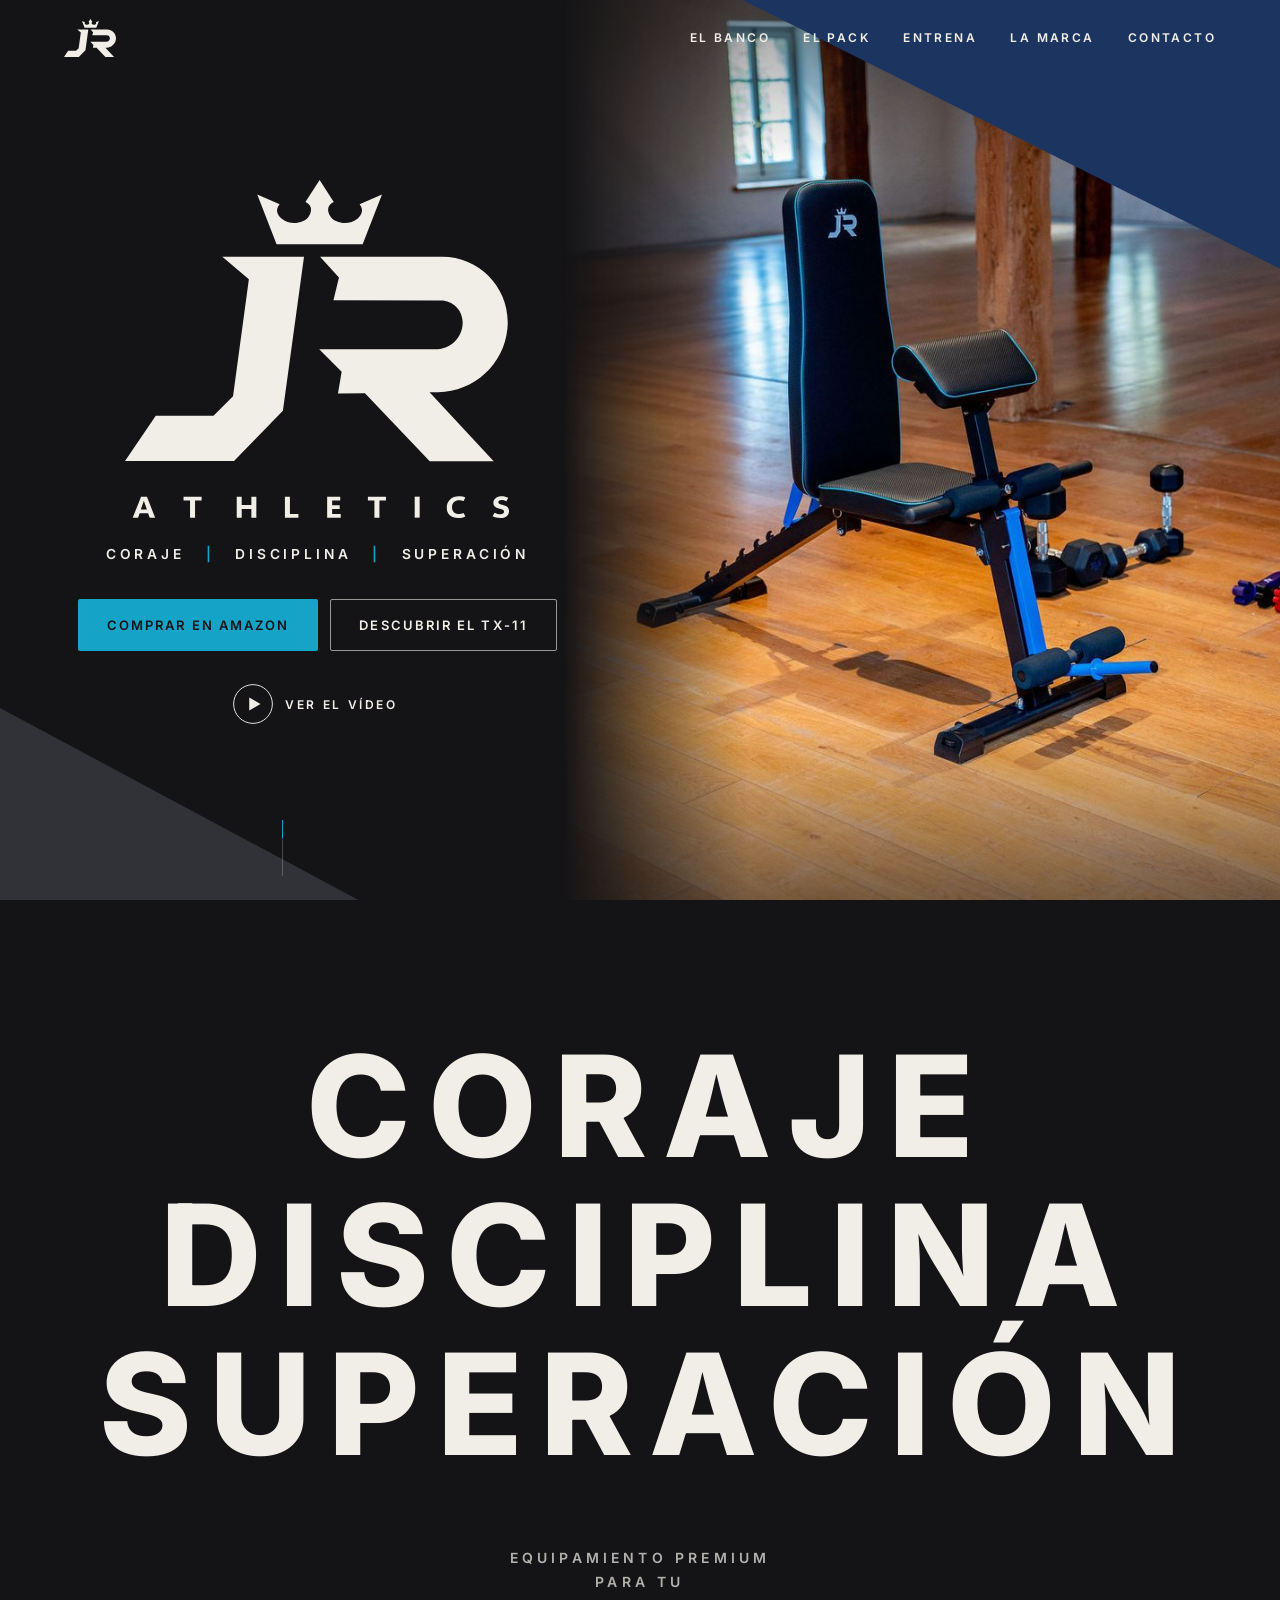
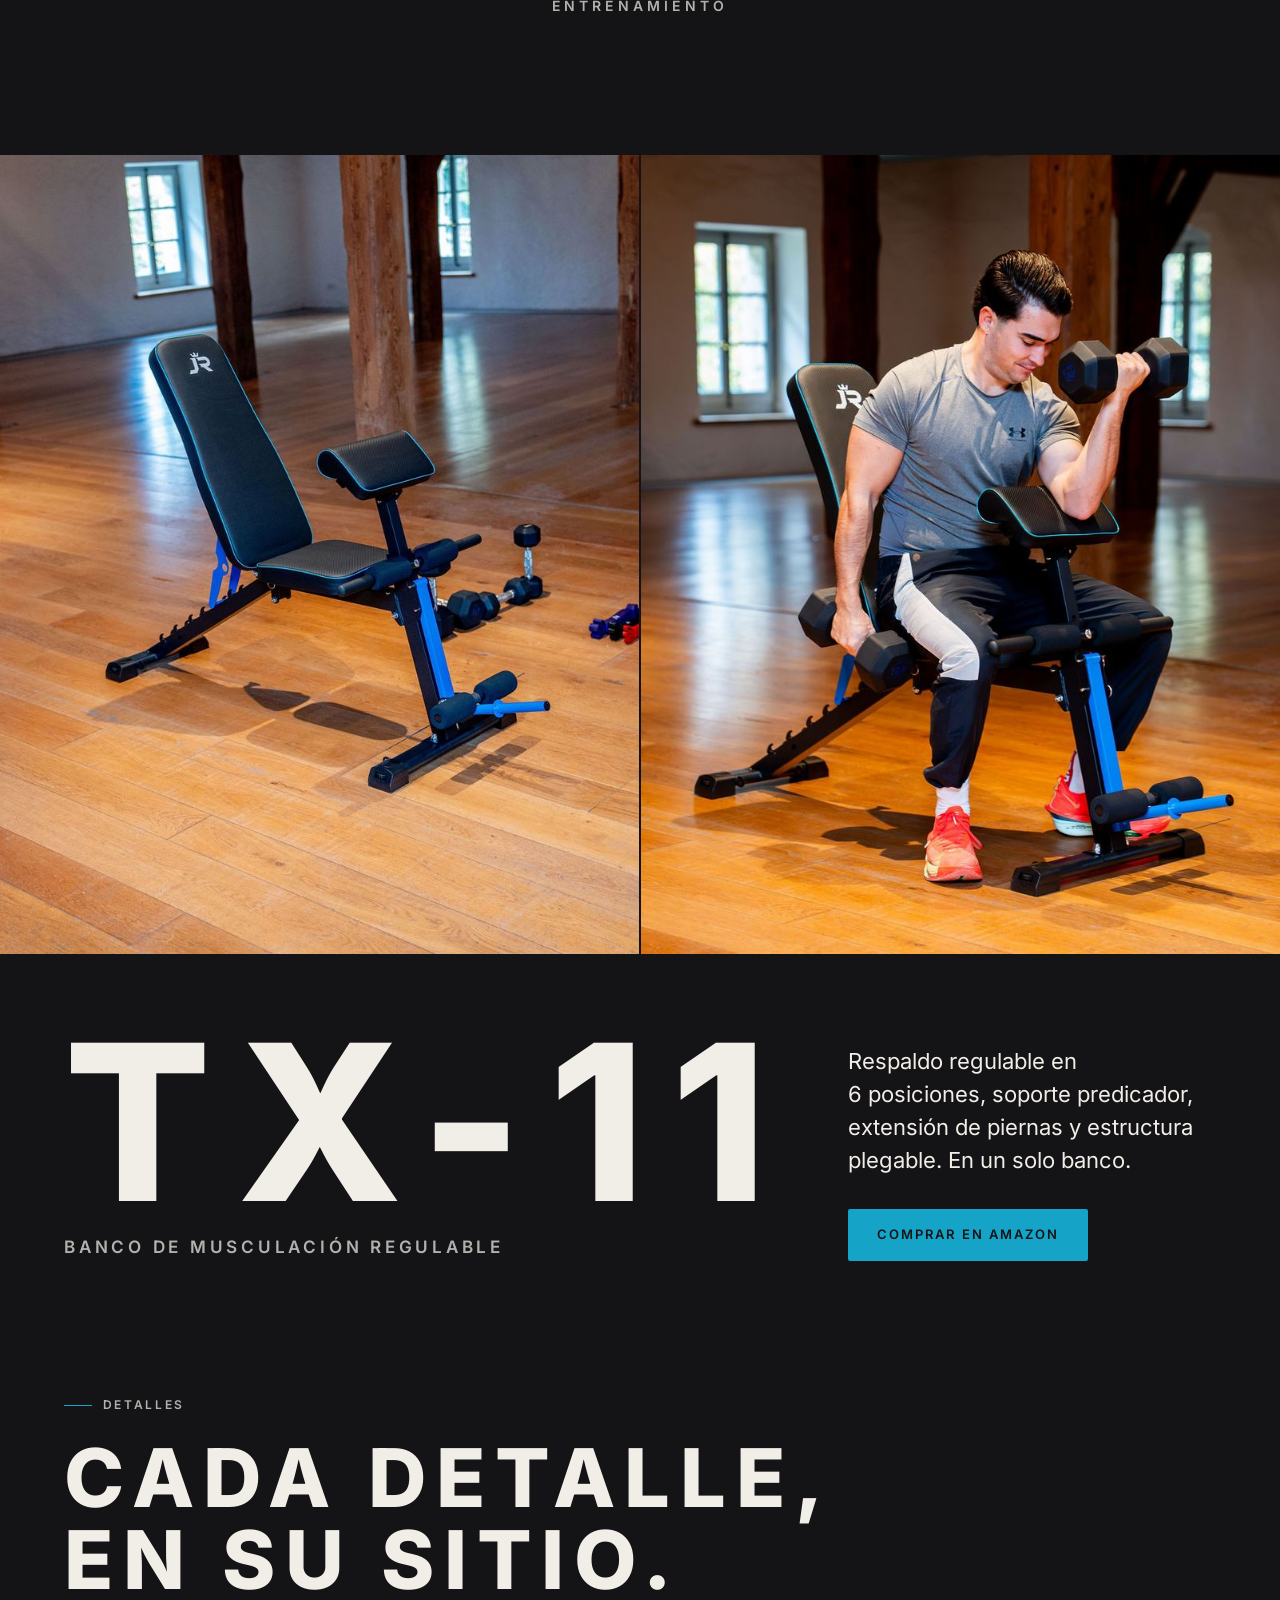
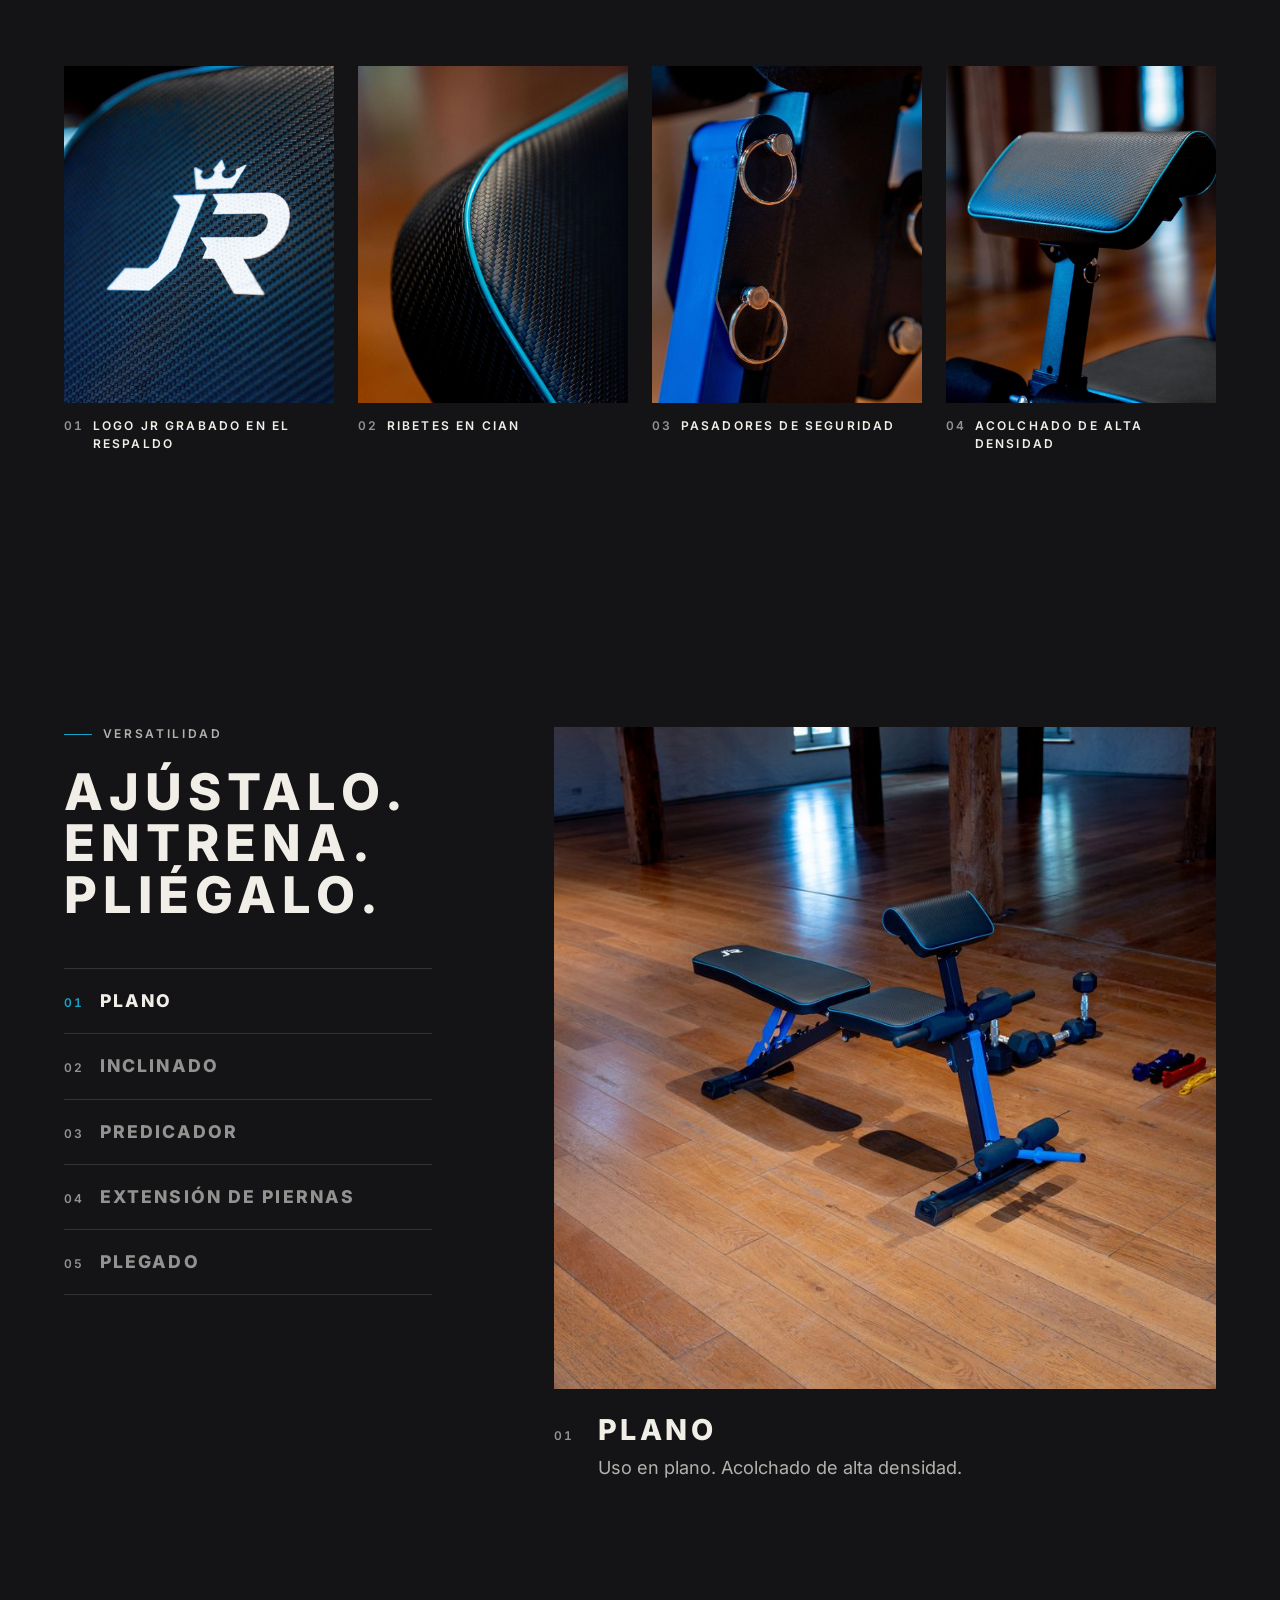
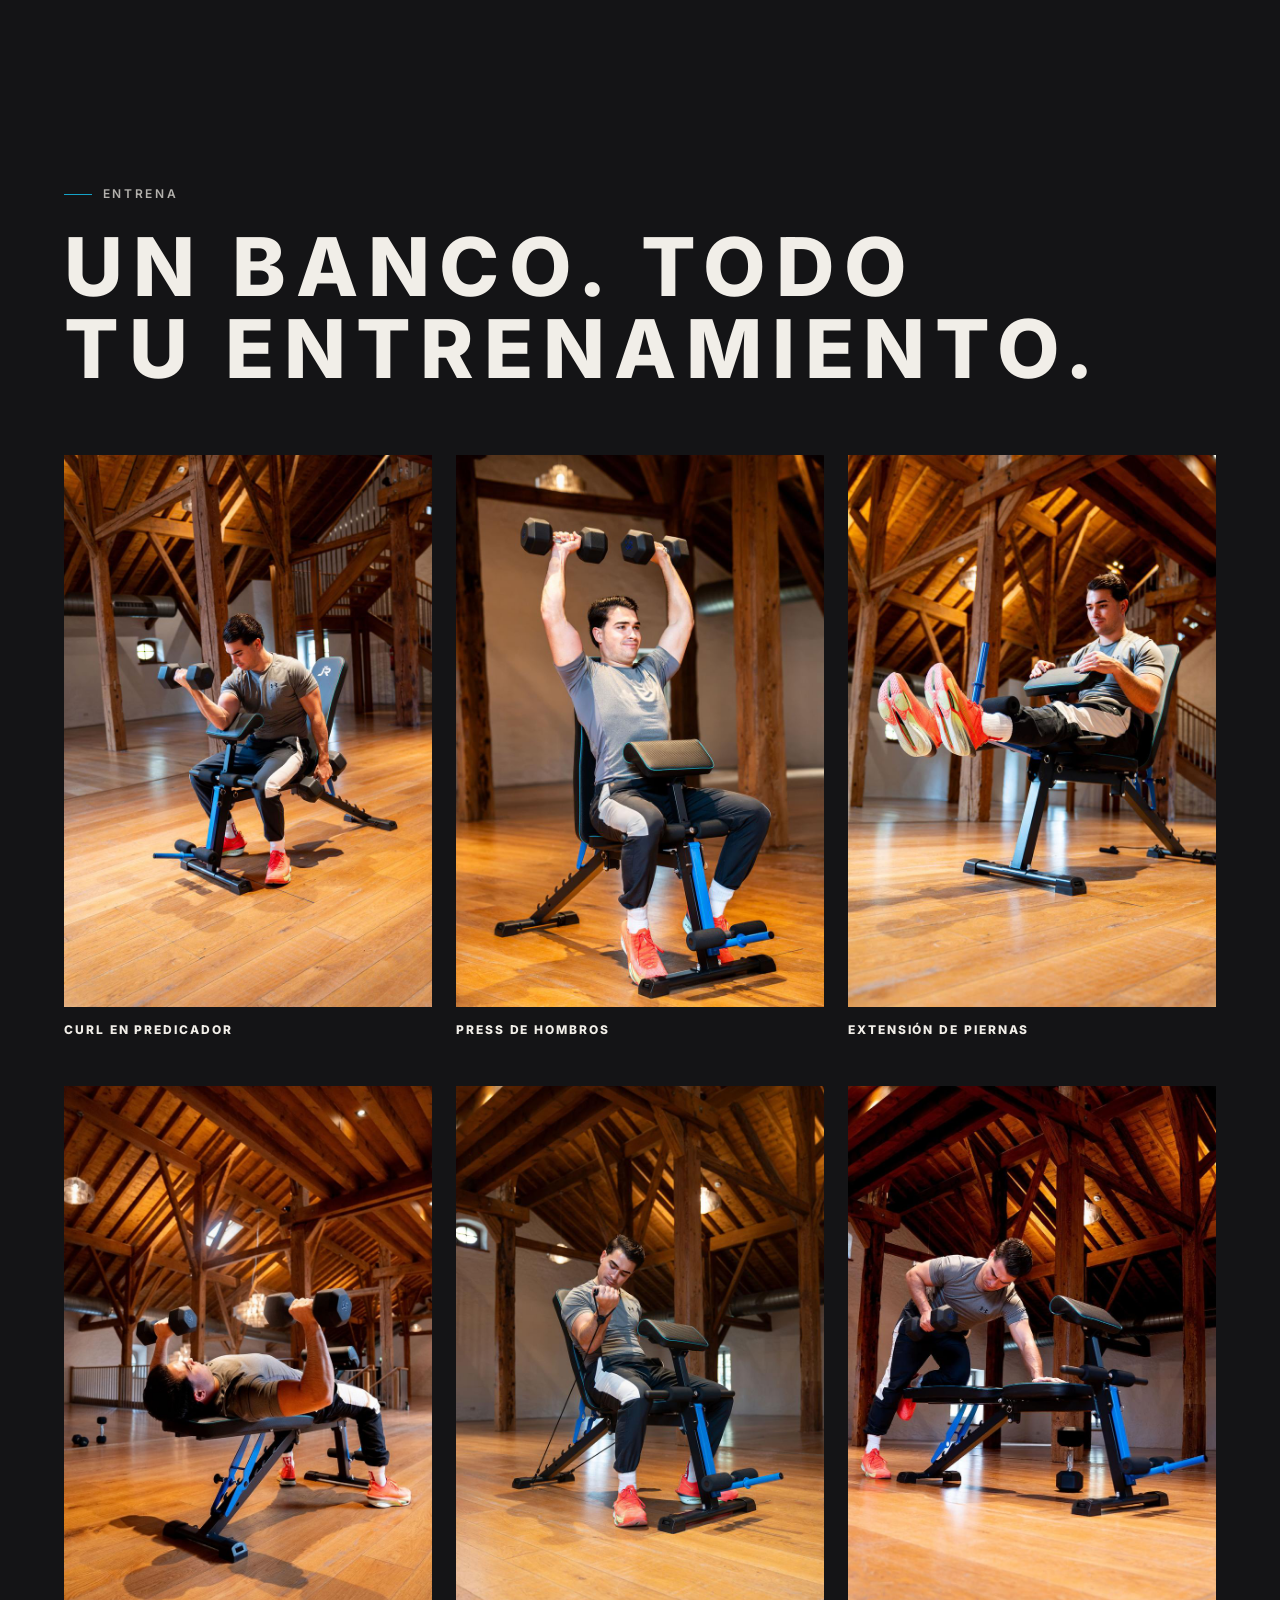
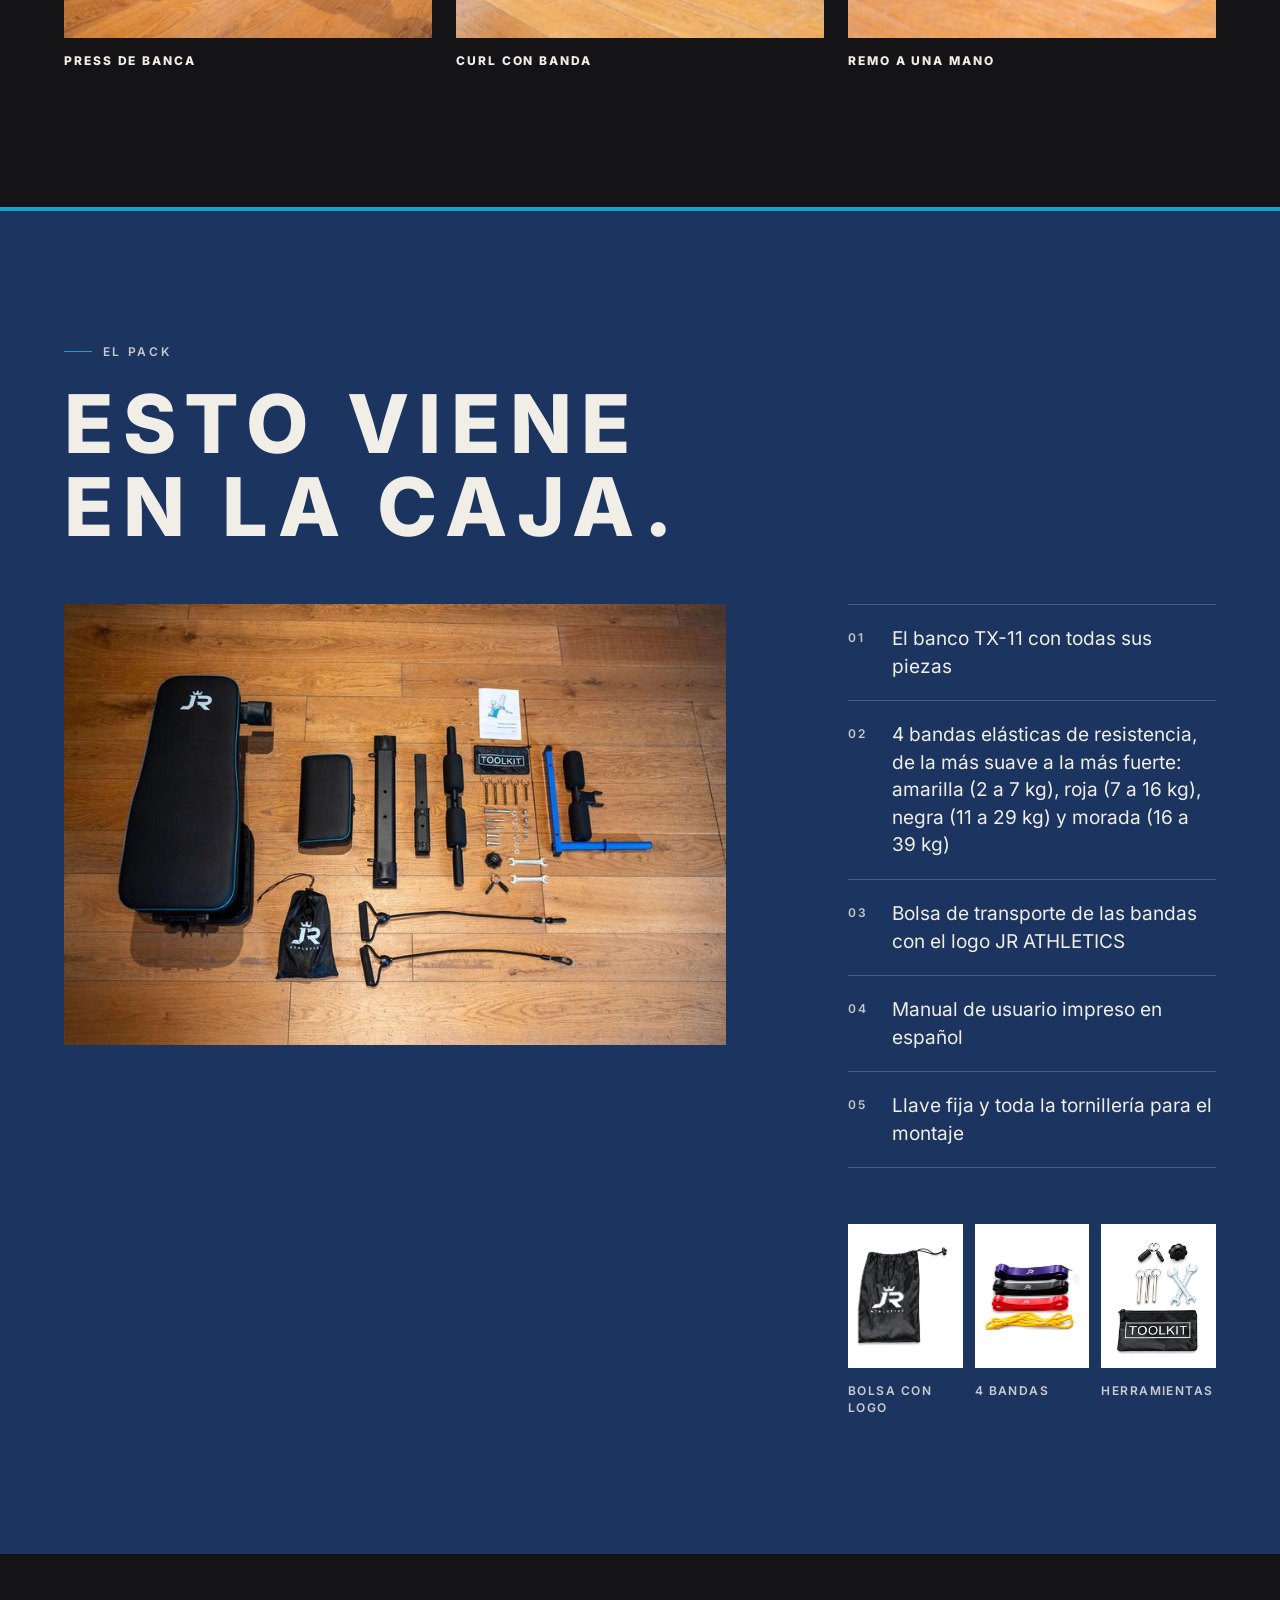
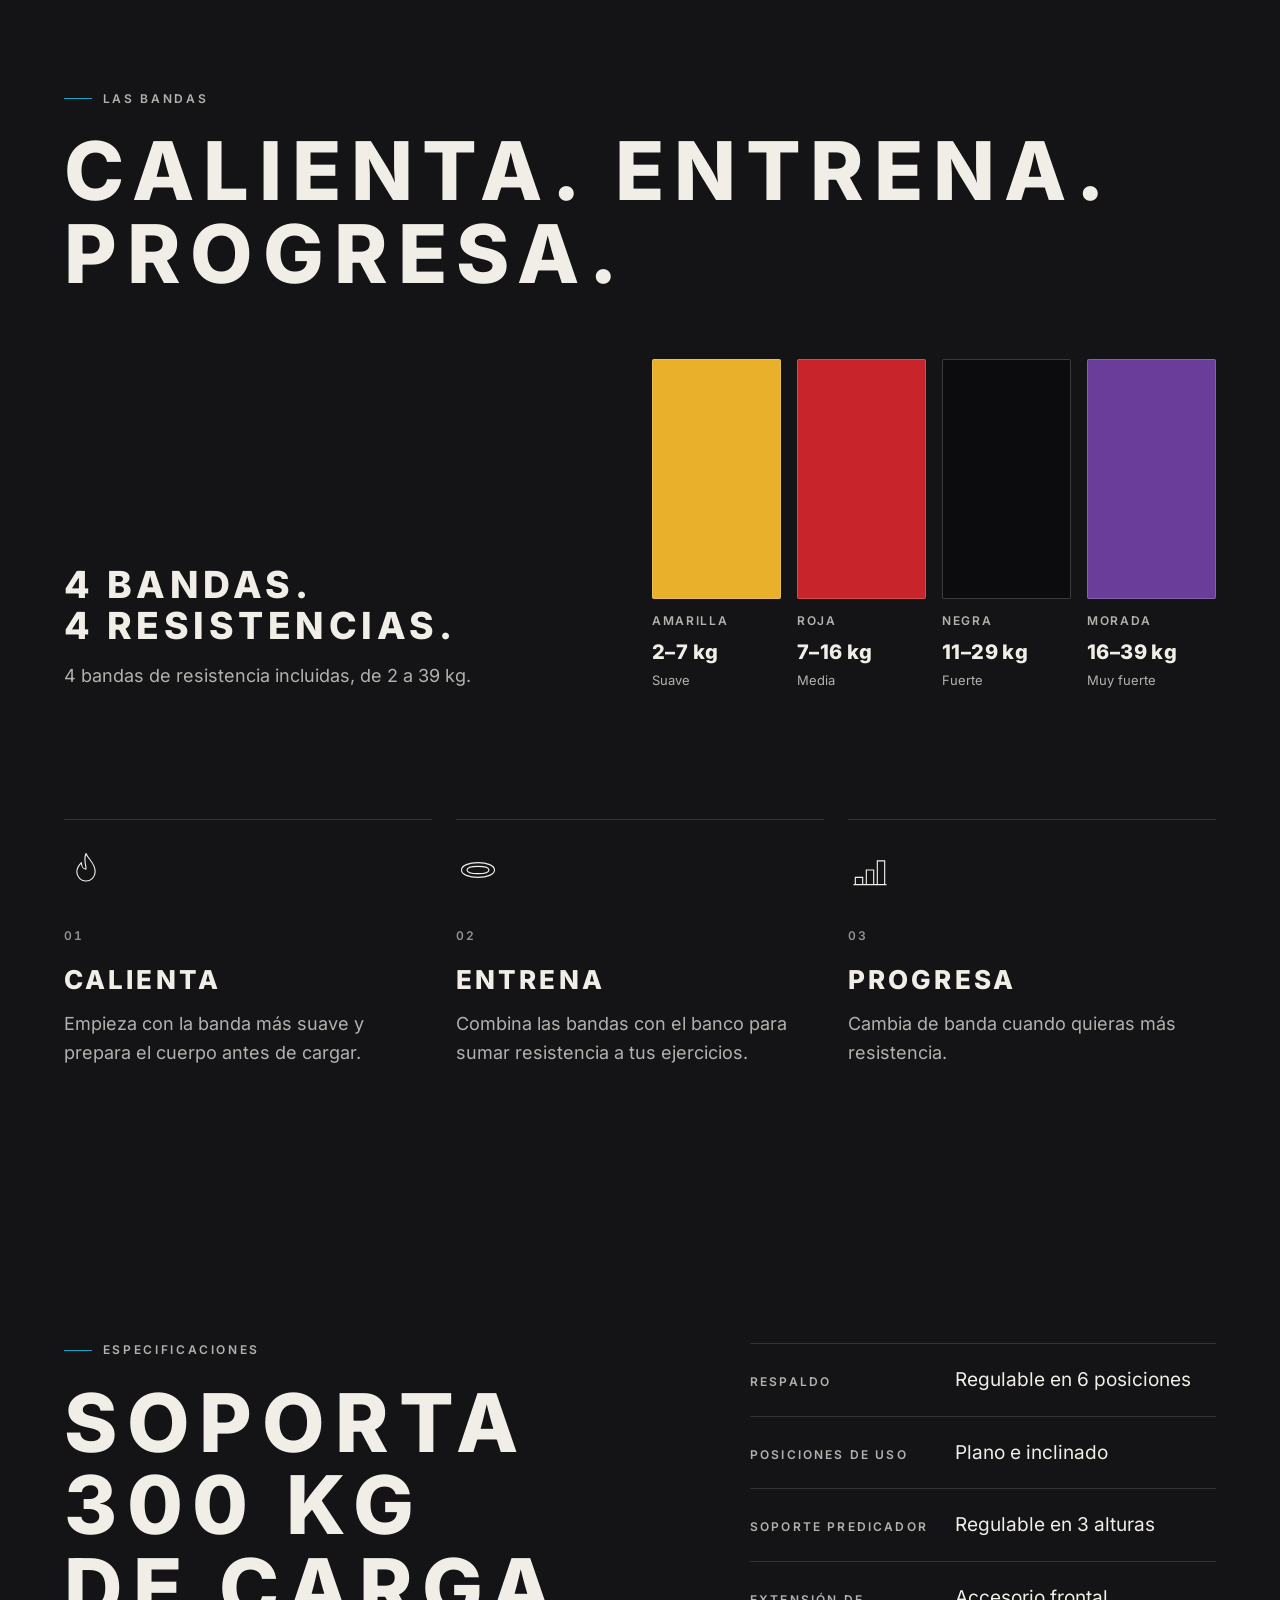
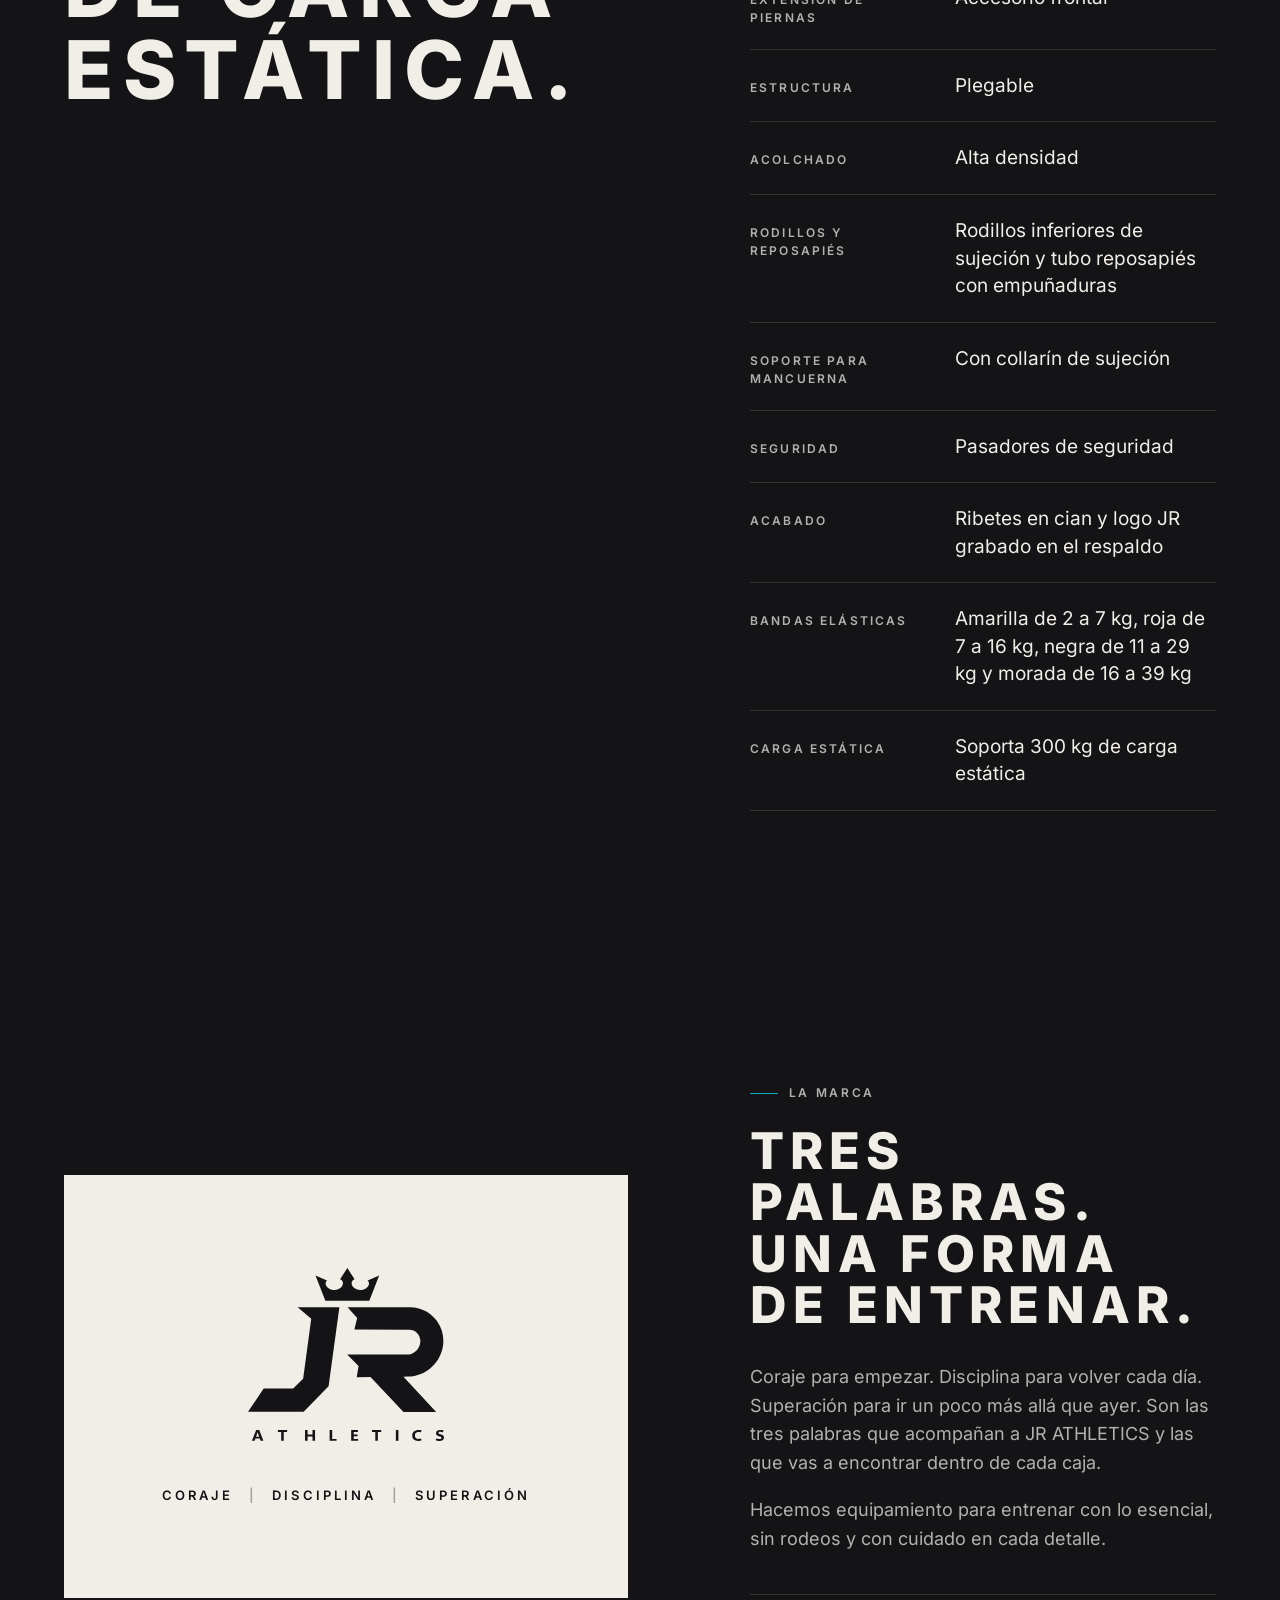
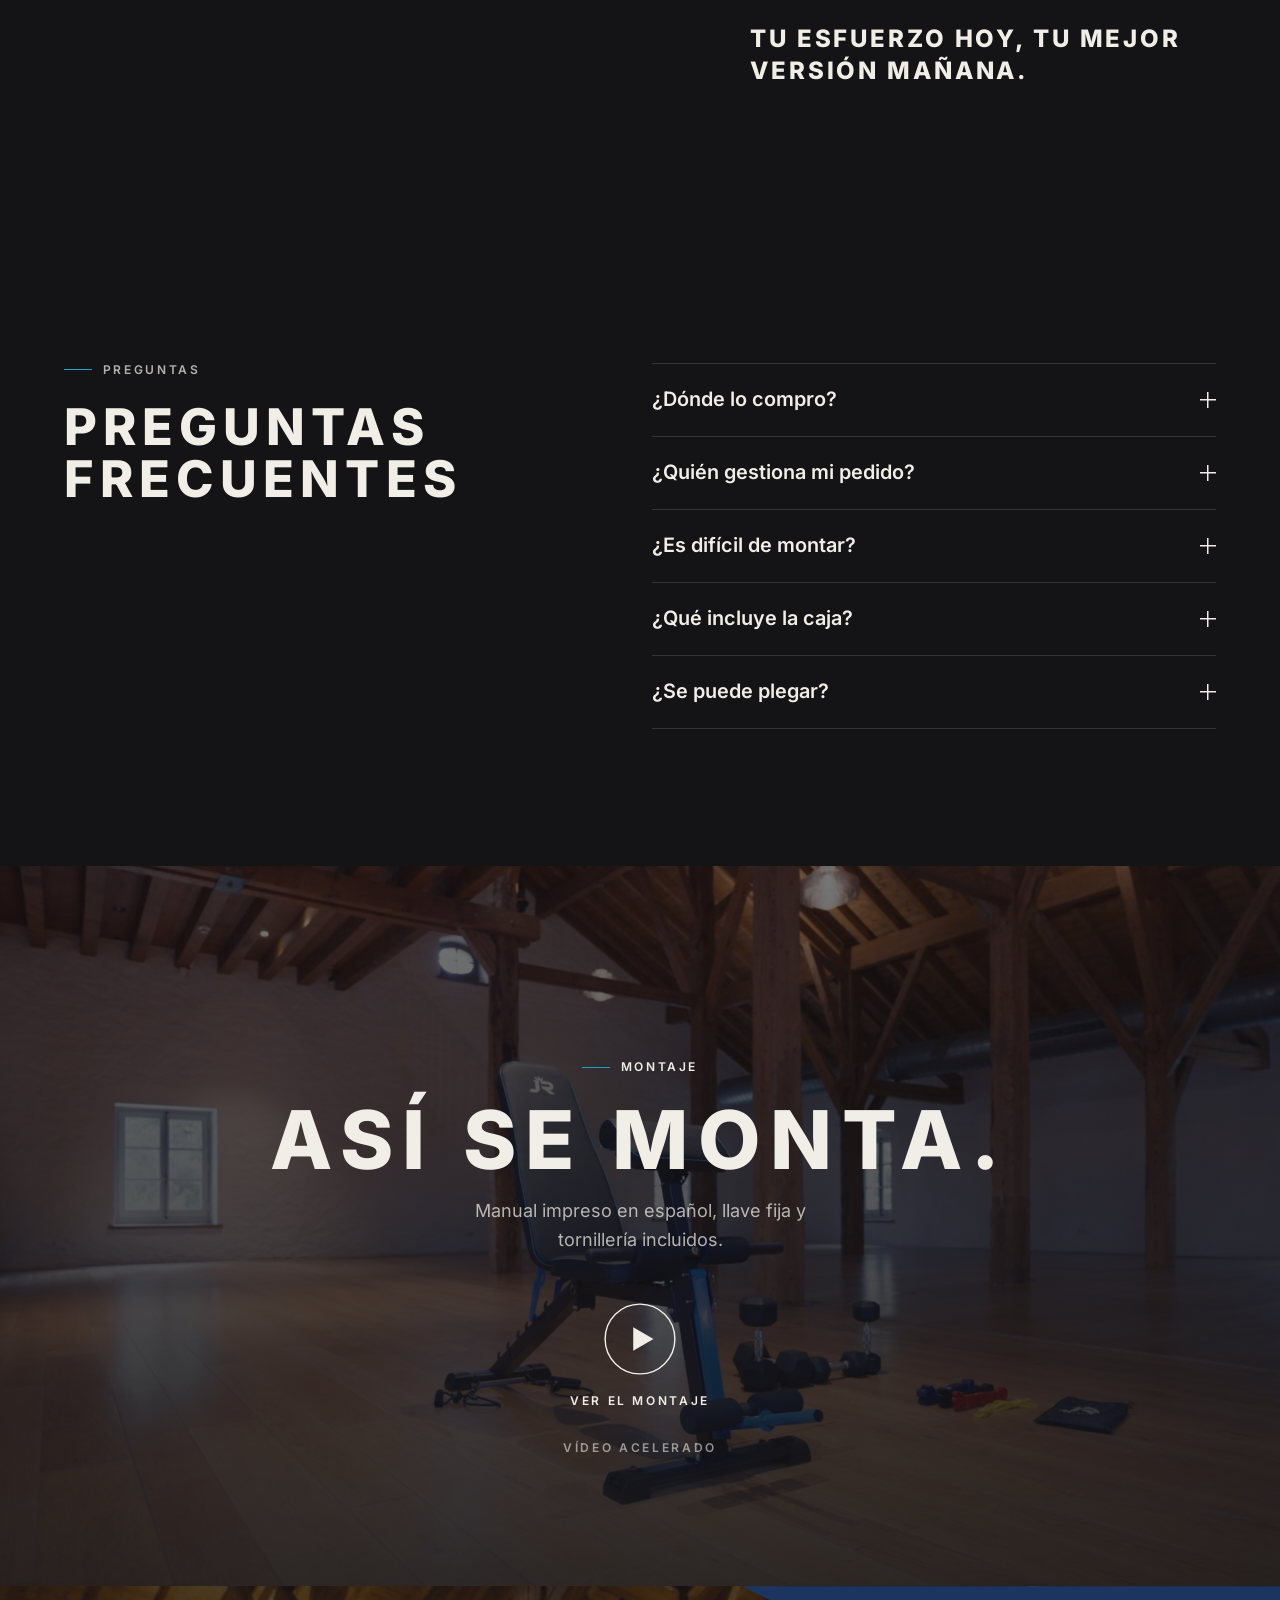
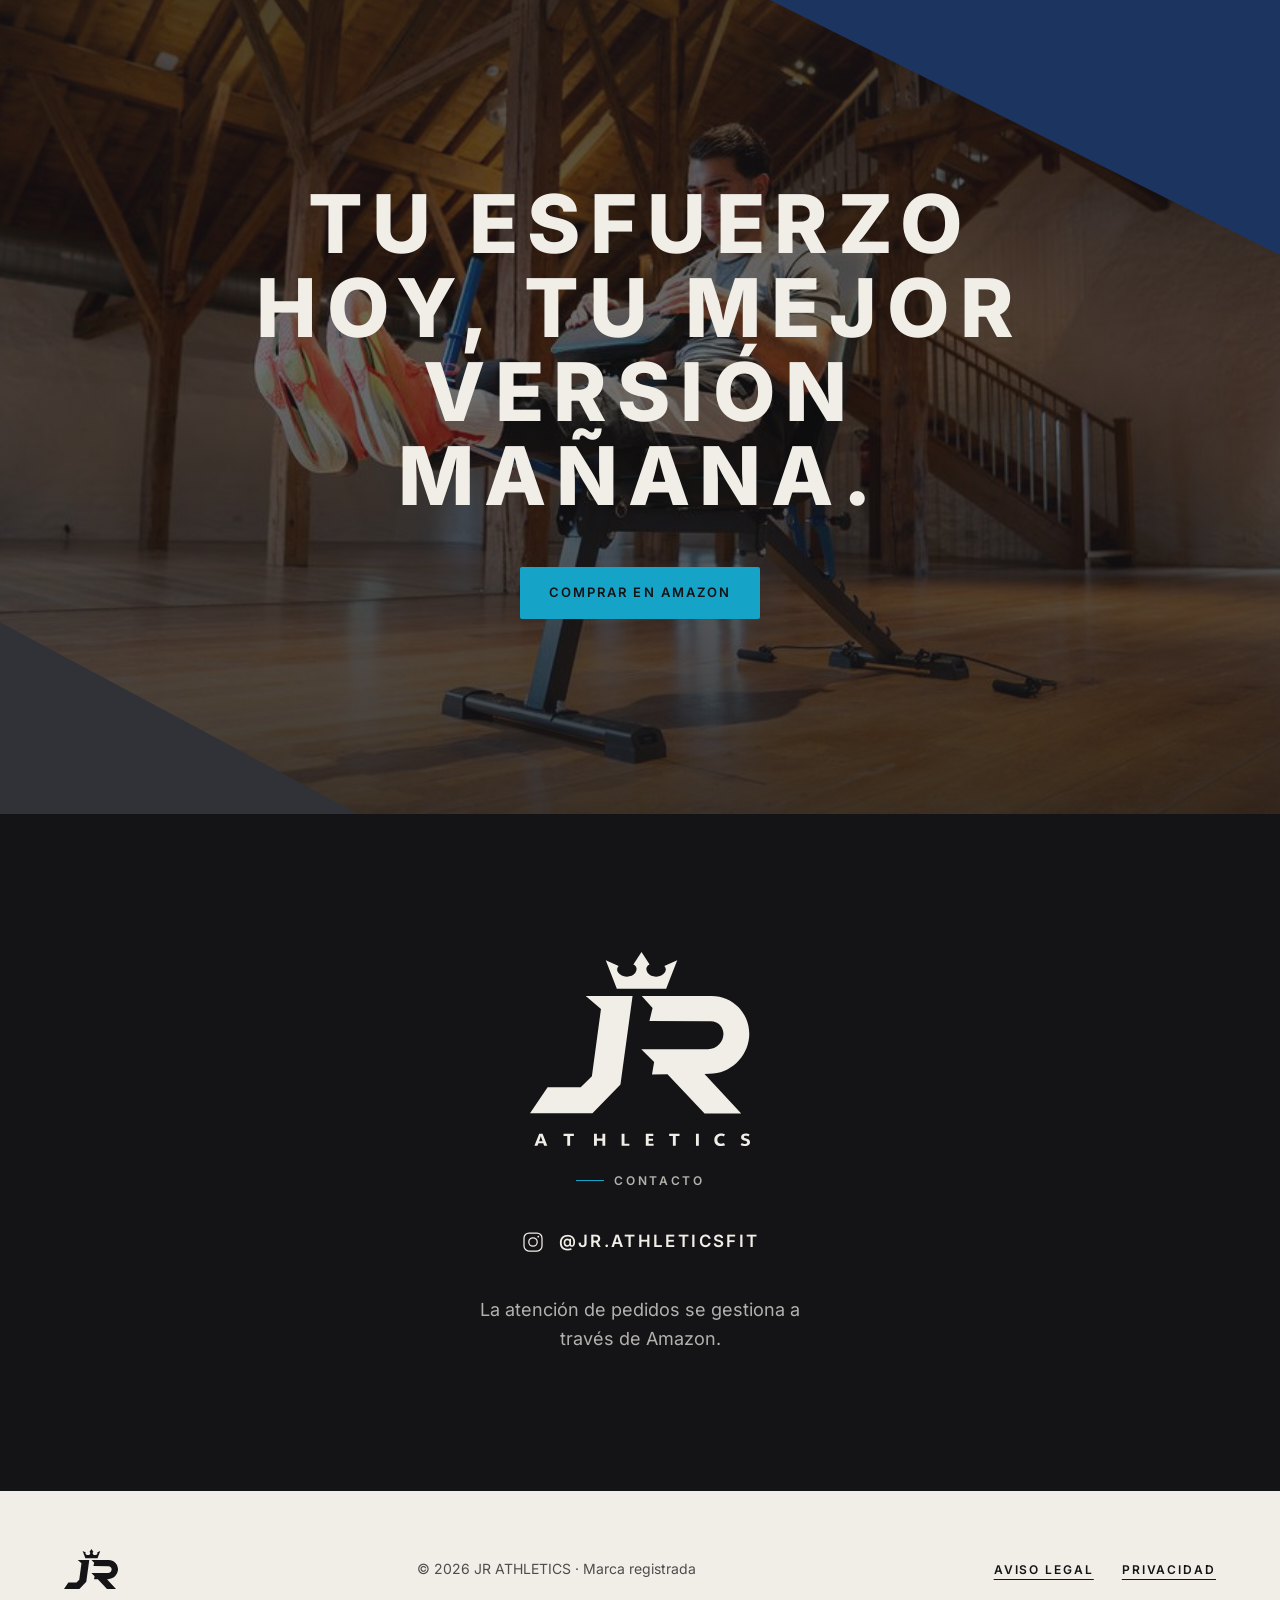
==== commit cdaea369: "Fotos de Ajustes en alta calidad y miniaturas de la caja sin cortes - Ajustes (plano, inclinado, pre" ====
--- a/index.html
+++ b/index.html
@@ -295,8 +295,8 @@
           <article class="versa-card is-active" id="ajuste-plano" data-versa-card="plano" aria-labelledby="ajuste-plano-t">
             <div class="versa-img">
               <img style="object-position: 50% 50%" src="media/ajustes/ajuste-plano-800.jpg"
-                   srcset="media/ajustes/ajuste-plano-800.jpg 800w, media/ajustes/ajuste-plano.jpg 1024w"
-                   sizes="(min-width: 1024px) 58vw, 86vw" width="1024" height="1024"
+                   srcset="media/ajustes/ajuste-plano-800.jpg 800w, media/ajustes/ajuste-plano-1600.jpg 1600w, media/ajustes/ajuste-plano.jpg 2400w"
+                   sizes="(min-width: 1024px) 58vw, 86vw" width="2400" height="2400"
                    alt="TX-11 con el respaldo y el asiento en plano" loading="lazy" decoding="async">
             </div>
             <div class="versa-info">
@@ -309,8 +309,8 @@
           <article class="versa-card" id="ajuste-inclinado" data-versa-card="inclinado" aria-labelledby="ajuste-inclinado-t">
             <div class="versa-img">
               <img style="object-position: 50% 50%" src="media/ajustes/ajuste-inclinado-800.jpg"
-                   srcset="media/ajustes/ajuste-inclinado-800.jpg 683w"
-                   sizes="(min-width: 1024px) 58vw, 86vw" width="683" height="683"
+                   srcset="media/ajustes/ajuste-inclinado-800.jpg 800w, media/ajustes/ajuste-inclinado-1600.jpg 1600w, media/ajustes/ajuste-inclinado.jpg 2400w"
+                   sizes="(min-width: 1024px) 58vw, 86vw" width="2400" height="2400"
                    alt="TX-11 con el respaldo inclinado, junto a las mancuernas, las bandas y la bolsa" loading="lazy" decoding="async">
             </div>
             <div class="versa-info">
@@ -323,8 +323,8 @@
           <article class="versa-card" id="ajuste-predicador" data-versa-card="predicador" aria-labelledby="ajuste-predicador-t">
             <div class="versa-img">
               <img style="object-position: 50% 50%" src="media/ajustes/ajuste-predicador-800.jpg"
-                   srcset="media/ajustes/ajuste-predicador-800.jpg 800w, media/ajustes/ajuste-predicador.jpg 1024w"
-                   sizes="(min-width: 1024px) 58vw, 86vw" width="1024" height="1024"
+                   srcset="media/ajustes/ajuste-predicador-800.jpg 800w, media/ajustes/ajuste-predicador-1600.jpg 1600w, media/ajustes/ajuste-predicador.jpg 2400w"
+                   sizes="(min-width: 1024px) 58vw, 86vw" width="2400" height="2400"
                    alt="TX-11 con el respaldo vertical y el soporte predicador montado para curl de bíceps" loading="lazy" decoding="async">
             </div>
             <div class="versa-info">
@@ -337,8 +337,8 @@
           <article class="versa-card" id="ajuste-extension" data-versa-card="extension" aria-labelledby="ajuste-extension-t">
             <div class="versa-img">
               <img style="object-position: 50% 50%" src="media/ajustes/ajuste-extension-800.jpg"
-                   srcset="media/ajustes/ajuste-extension-800.jpg 683w"
-                   sizes="(min-width: 1024px) 58vw, 86vw" width="683" height="683"
+                   srcset="media/ajustes/ajuste-extension-800.jpg 800w, media/ajustes/ajuste-extension-1600.jpg 1600w, media/ajustes/ajuste-extension.jpg 2400w"
+                   sizes="(min-width: 1024px) 58vw, 86vw" width="2400" height="2400"
                    alt="TX-11 con el accesorio de extensión de piernas y sus rodillos en la parte delantera" loading="lazy" decoding="async">
             </div>
             <div class="versa-info">
@@ -470,22 +470,22 @@
       <ul class="pack-thumbs" role="list">
         <li class="reveal">
           <figure>
-            <img src="media/pack/bolsa-logo.jpg" width="600" height="750"
-                 alt="Bolsa de transporte con el logo JR ATHLETICS, junto a las cuatro bandas elásticas" loading="lazy" decoding="async">
+            <img src="media/pack/bolsa-logo.jpg" width="477" height="596"
+                 alt="Bolsa de transporte negra con el logo JR ATHLETICS" loading="lazy" decoding="async">
             <figcaption>Bolsa con logo</figcaption>
           </figure>
         </li>
         <li class="reveal" style="--d: 100ms">
           <figure>
-            <img src="media/pack/bandas-4.jpg" width="600" height="749"
+            <img src="media/pack/bandas-4.jpg" width="459" height="573"
                  alt="Las cuatro bandas elásticas de resistencia con el logo JR: morada, negra, roja y amarilla" loading="lazy" decoding="async">
             <figcaption><span data-cifra="bandas">4</span>&nbsp;bandas</figcaption>
           </figure>
         </li>
         <li class="reveal" style="--d: 200ms">
           <figure>
-            <img src="media/pack/herramientas.jpg" width="251" height="314"
-                 alt="Piezas de montaje: la bolsa TOOLKIT, los pasadores con anilla, la tornillería, el pomo de ajuste, las dos llaves fijas y el cierre de muelle" loading="lazy" decoding="async">
+            <img src="media/pack/herramientas.jpg" width="405" height="506"
+                 alt="Piezas de montaje: la bolsa TOOLKIT, los pasadores con anilla, el pomo de ajuste, las dos llaves fijas y el cierre de muelle" loading="lazy" decoding="async">
             <figcaption>Herramientas</figcaption>
           </figure>
         </li>
--- a/styles.css
+++ b/styles.css
@@ -1086,7 +1086,8 @@
   grid-template-columns: repeat(3, minmax(0, 1fr));
   gap: 12px;
 }
-.pack-thumbs img { width: 100%; aspect-ratio: 4 / 5; object-fit: cover; background: rgba(0, 0, 0, 0.2); }
+/* Miniaturas: cada pieza entera, recortada sobre fondo blanco (4:5 exacto, no se corta nada) */
+.pack-thumbs img { width: 100%; aspect-ratio: 4 / 5; object-fit: cover; background: #fff; }
 .pack-thumbs figcaption { color: rgba(241, 238, 232, 0.82); letter-spacing: 0.12em; }
 
 .pack-list {
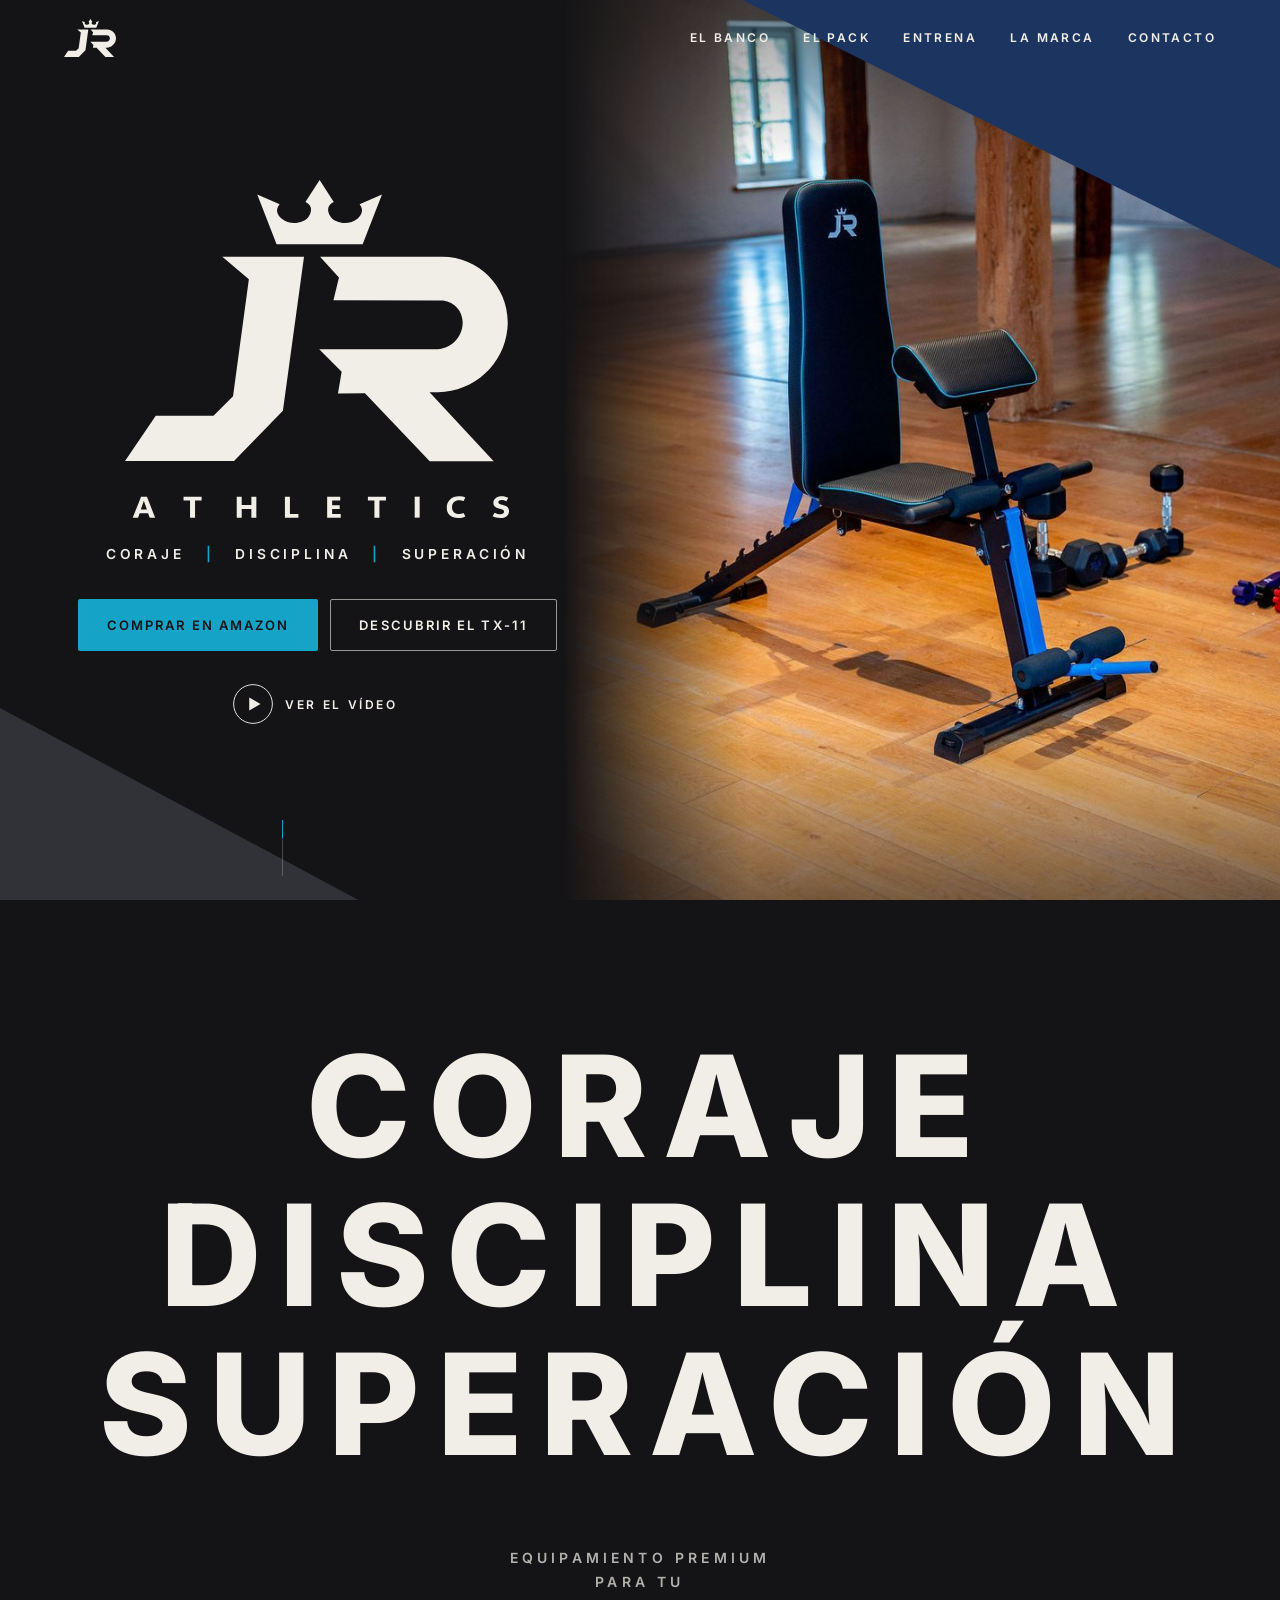
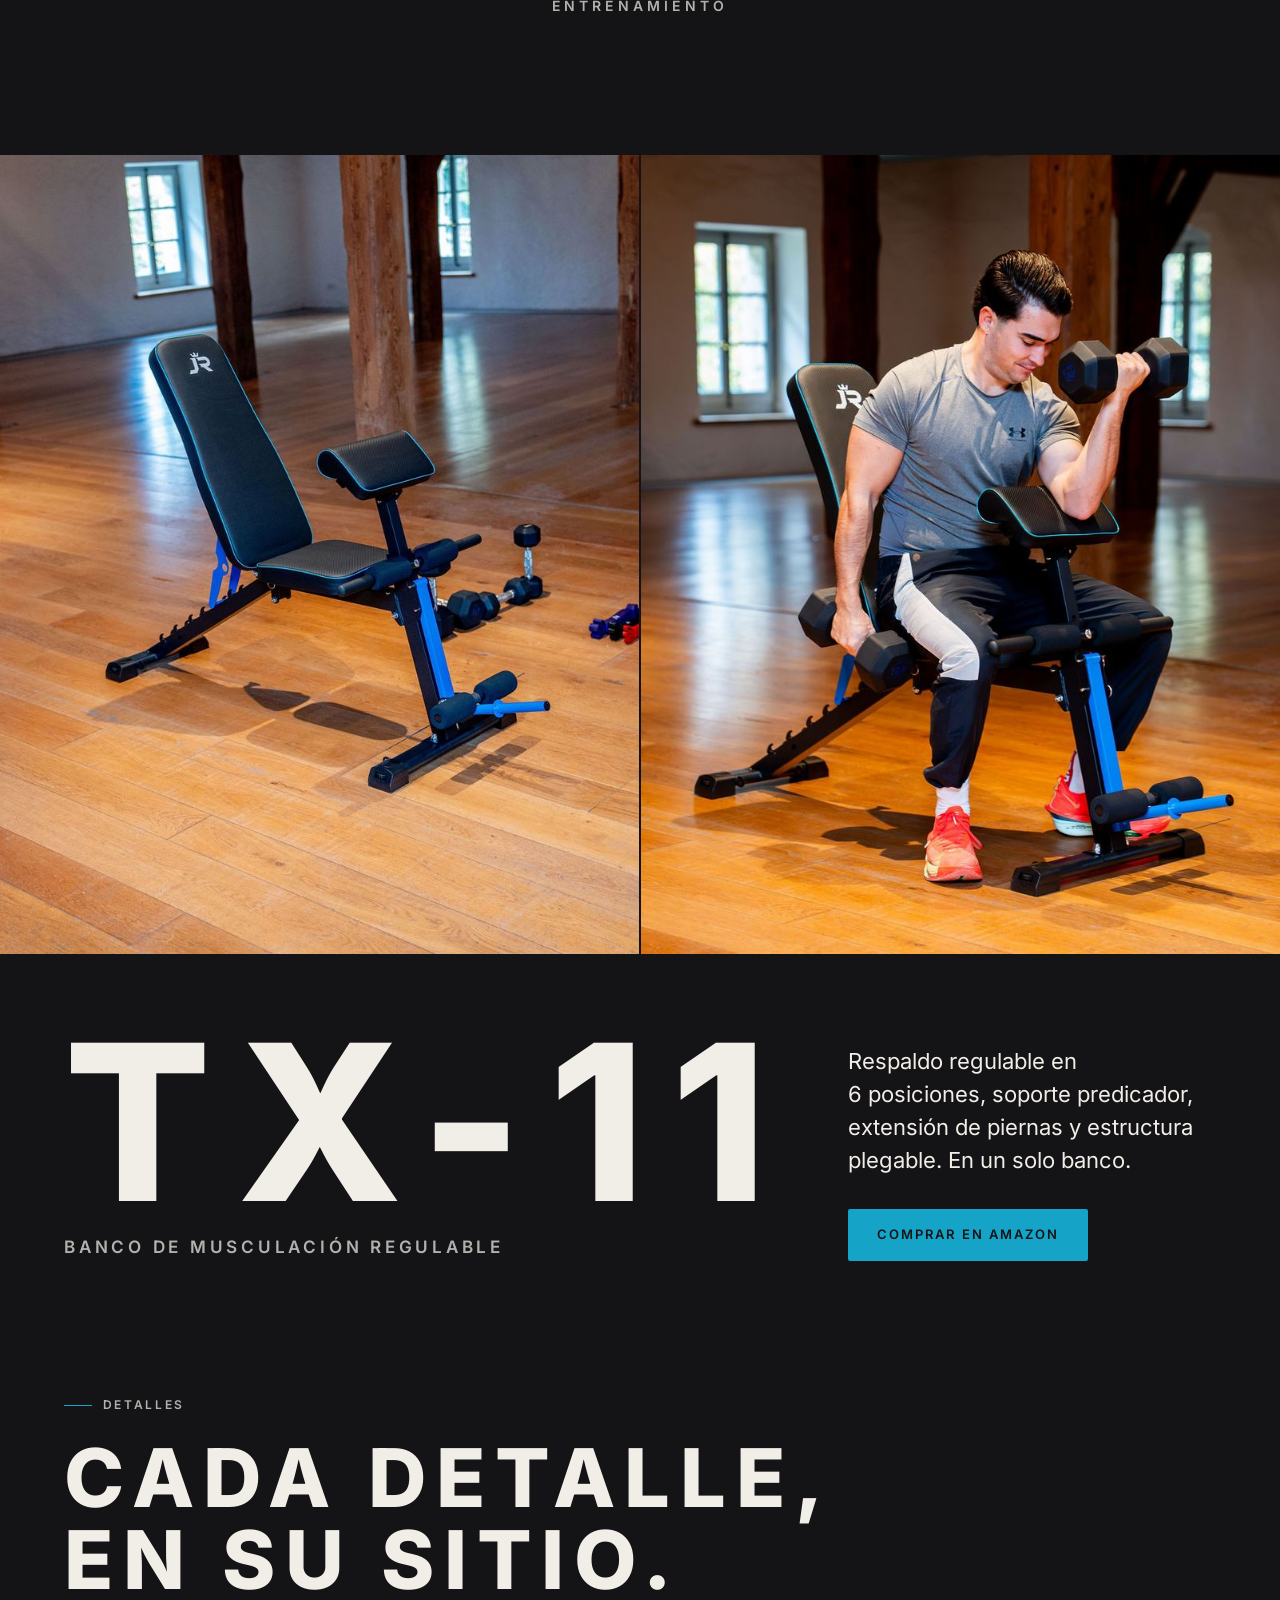
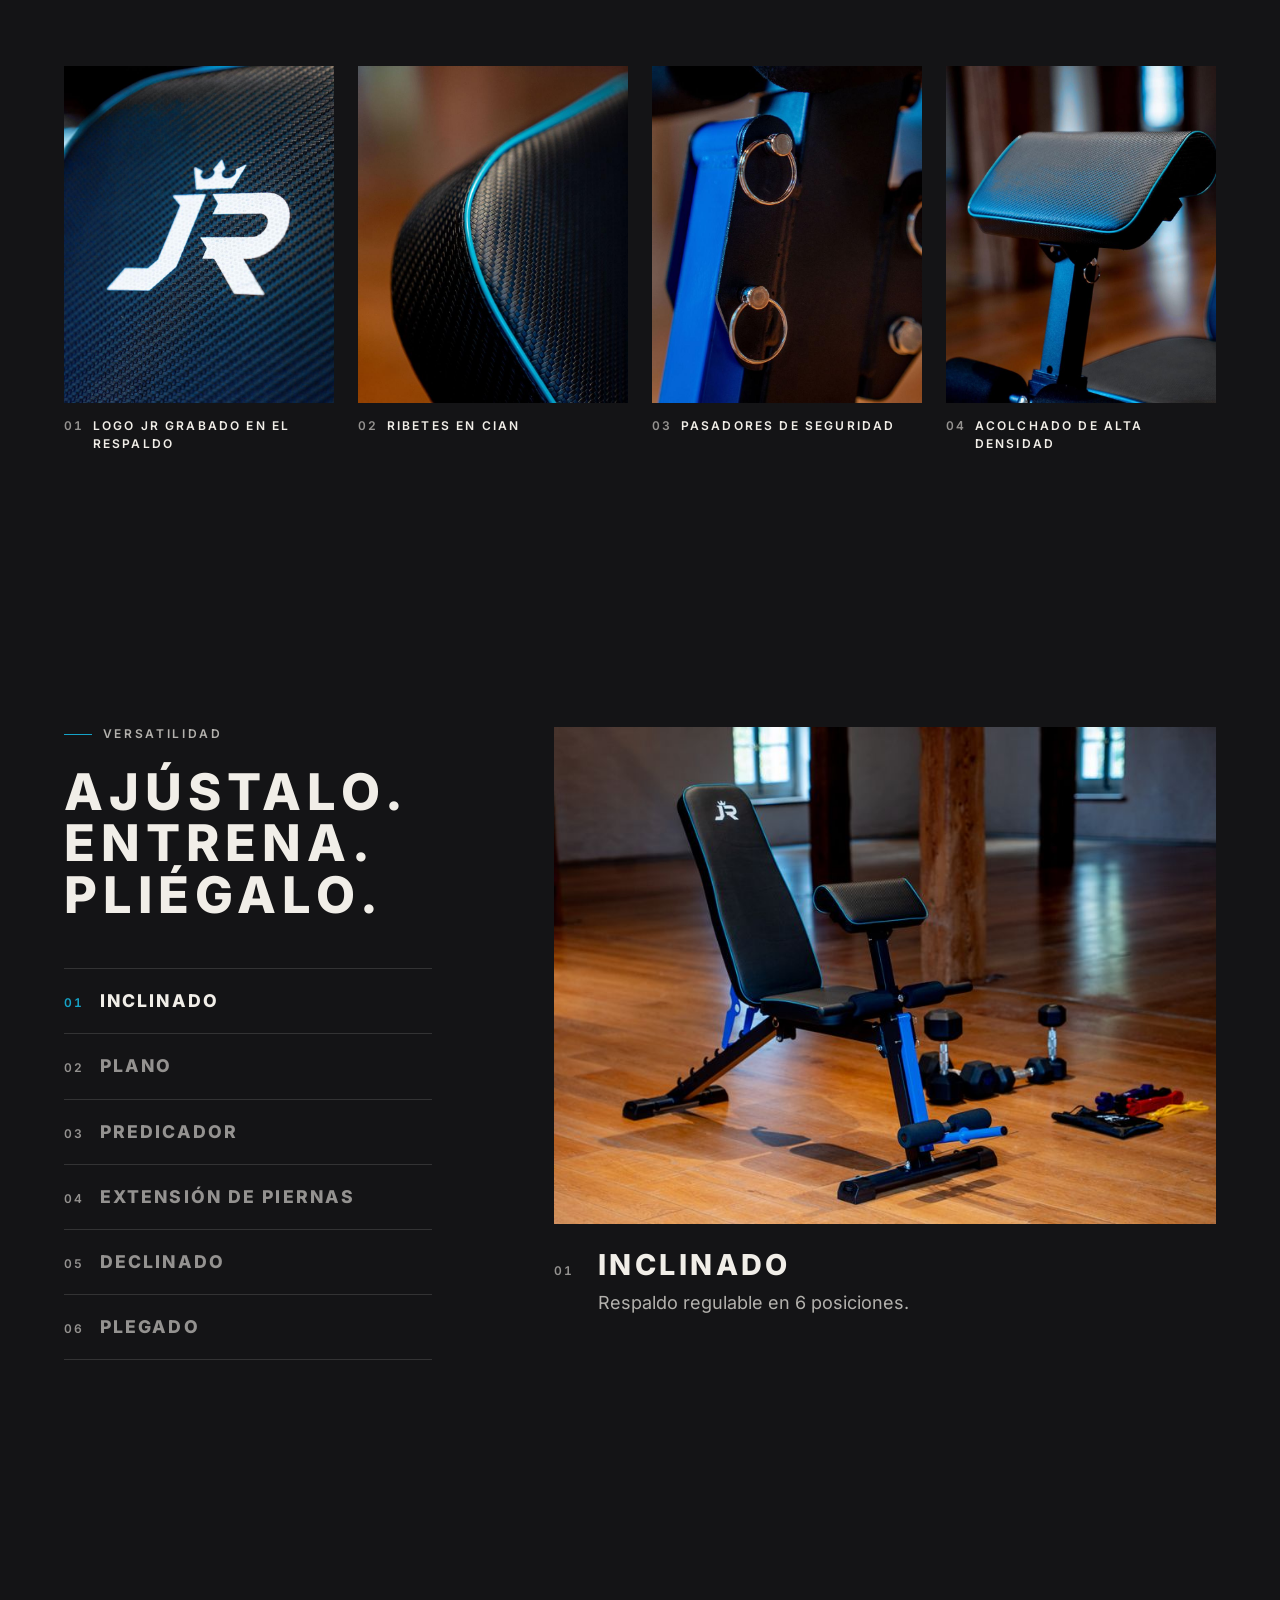
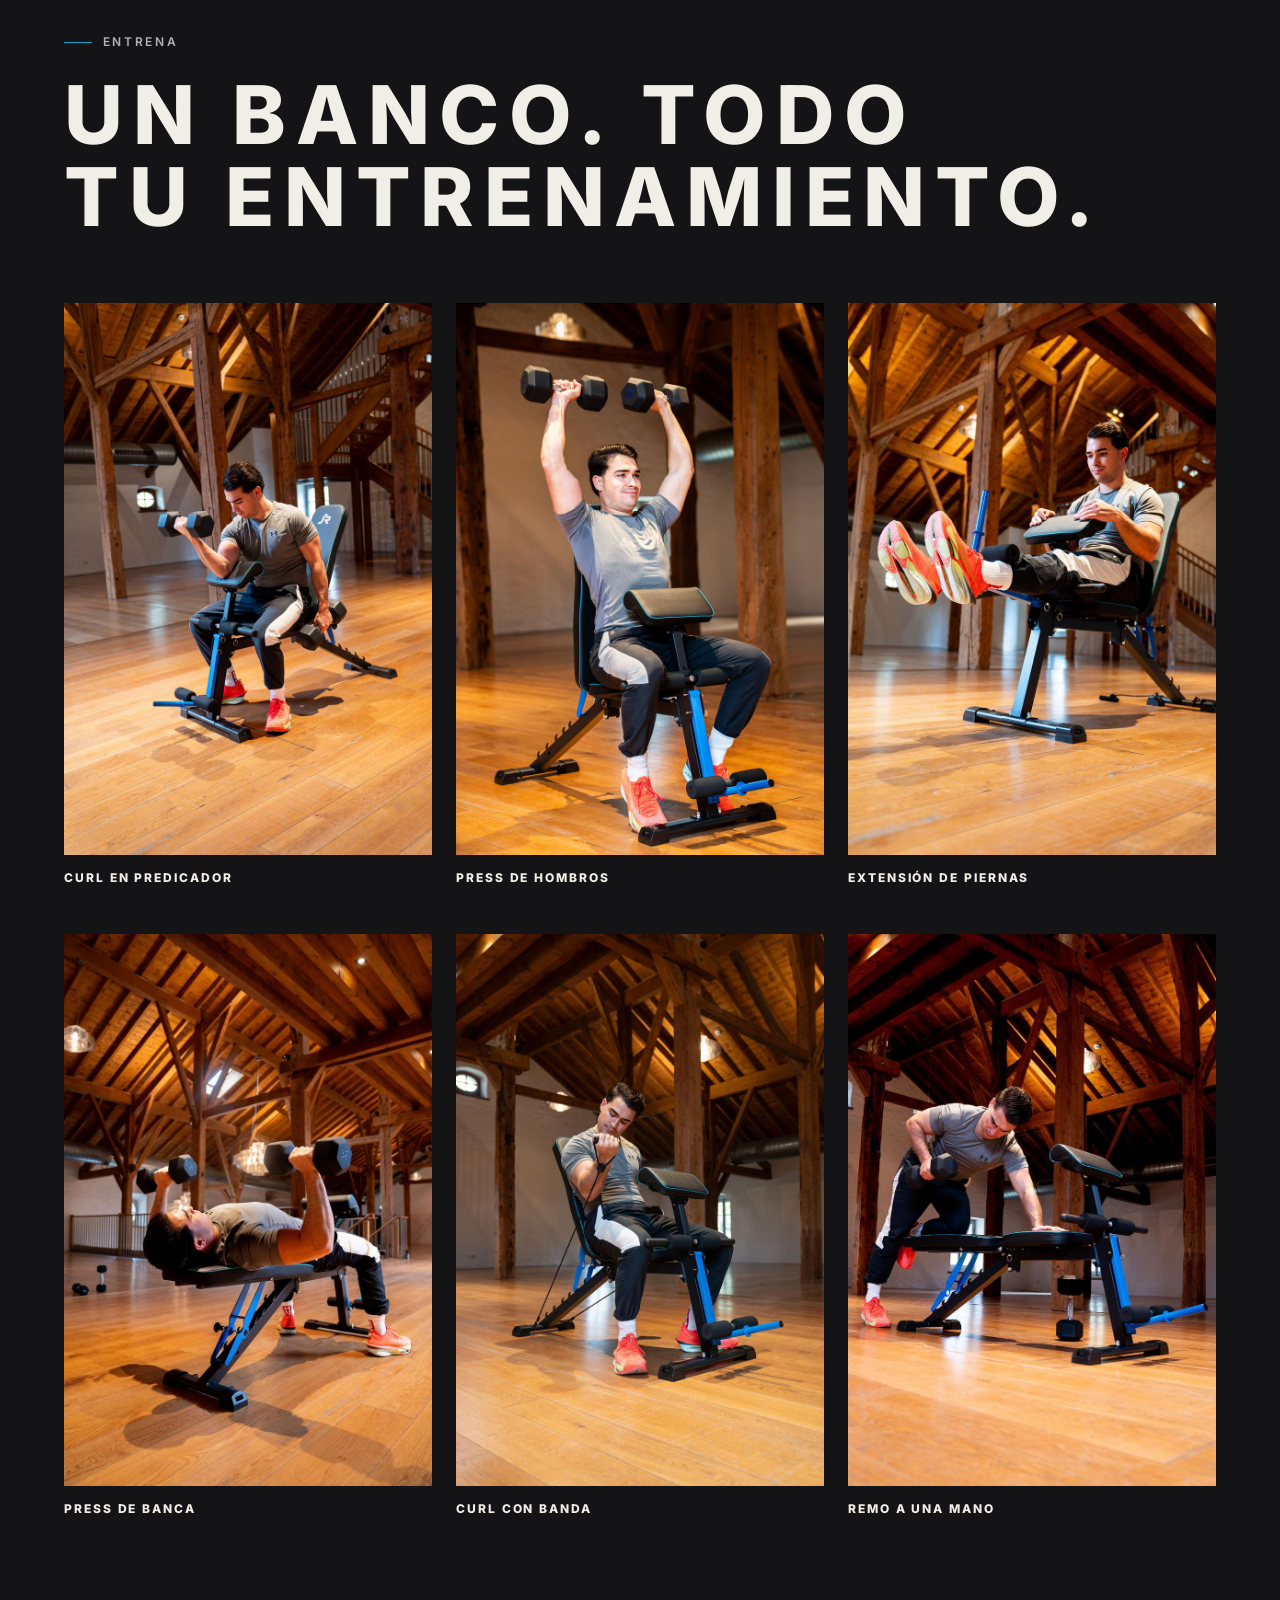
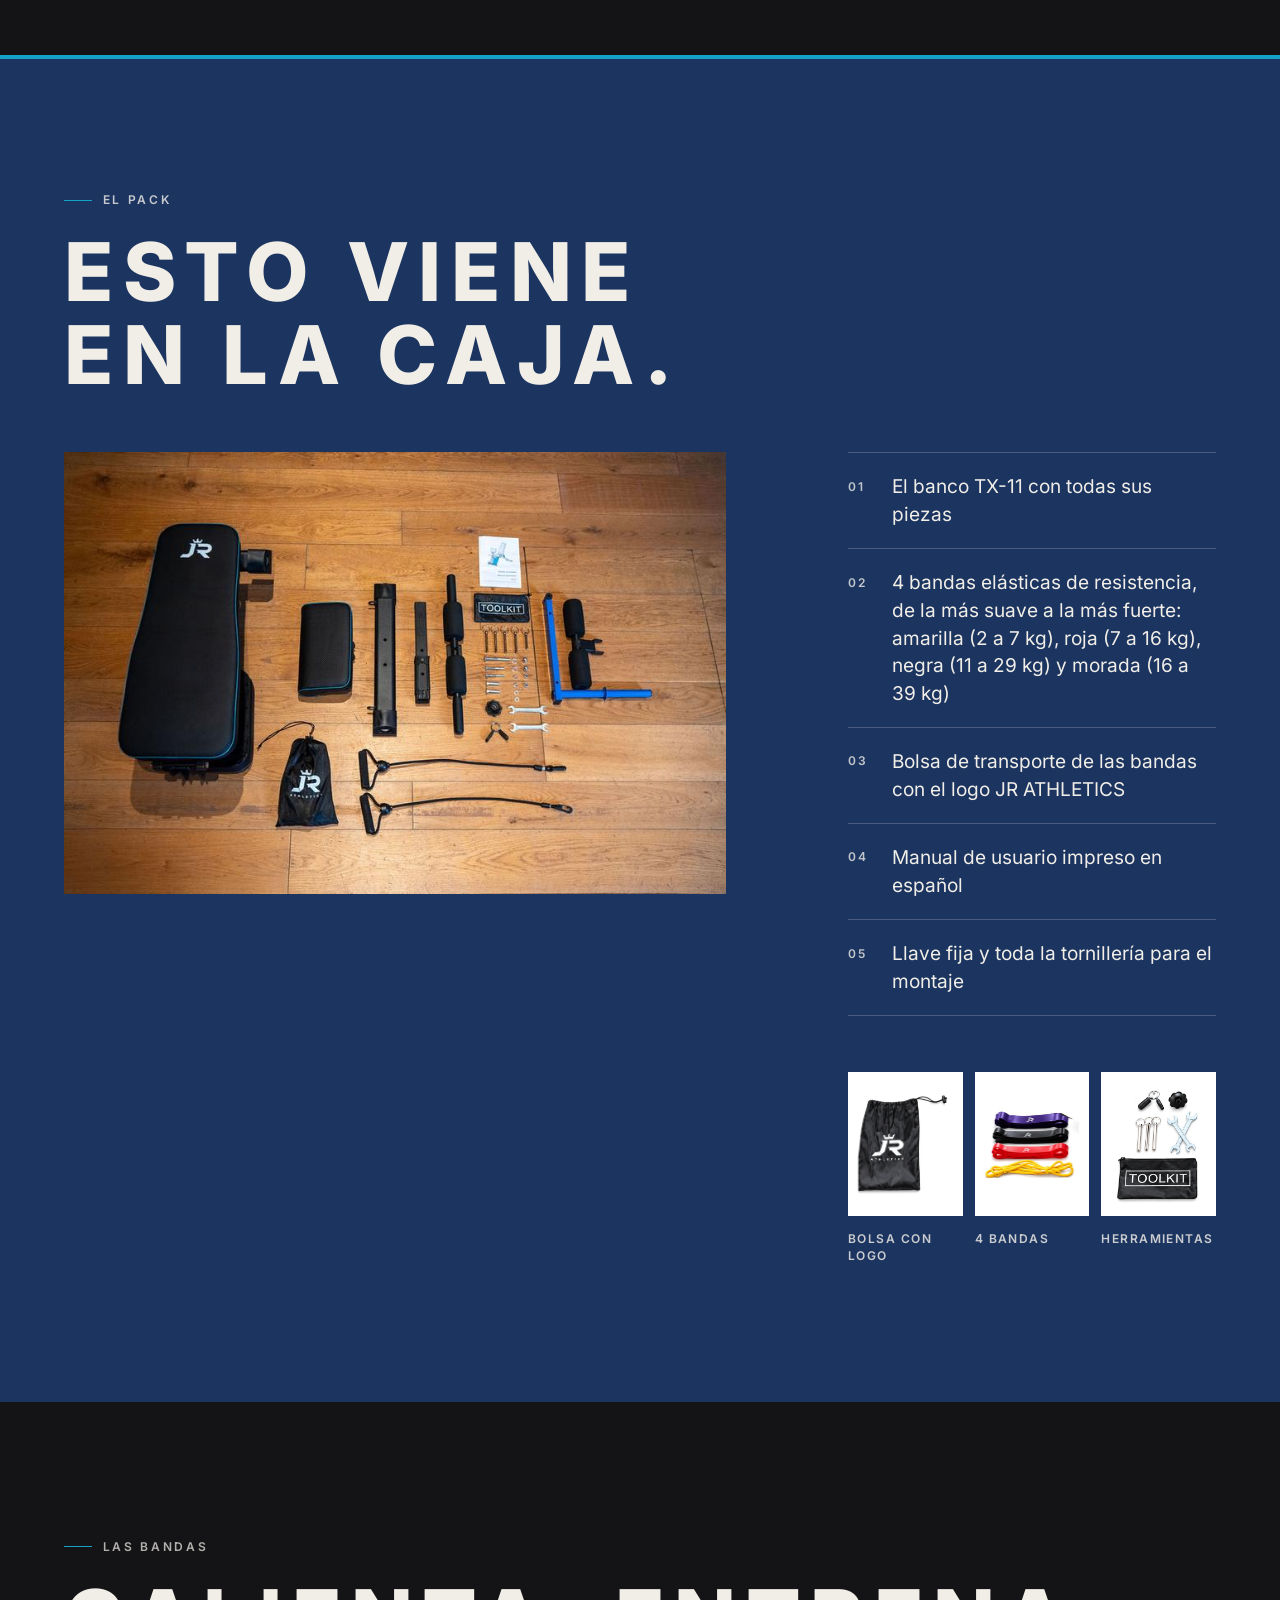
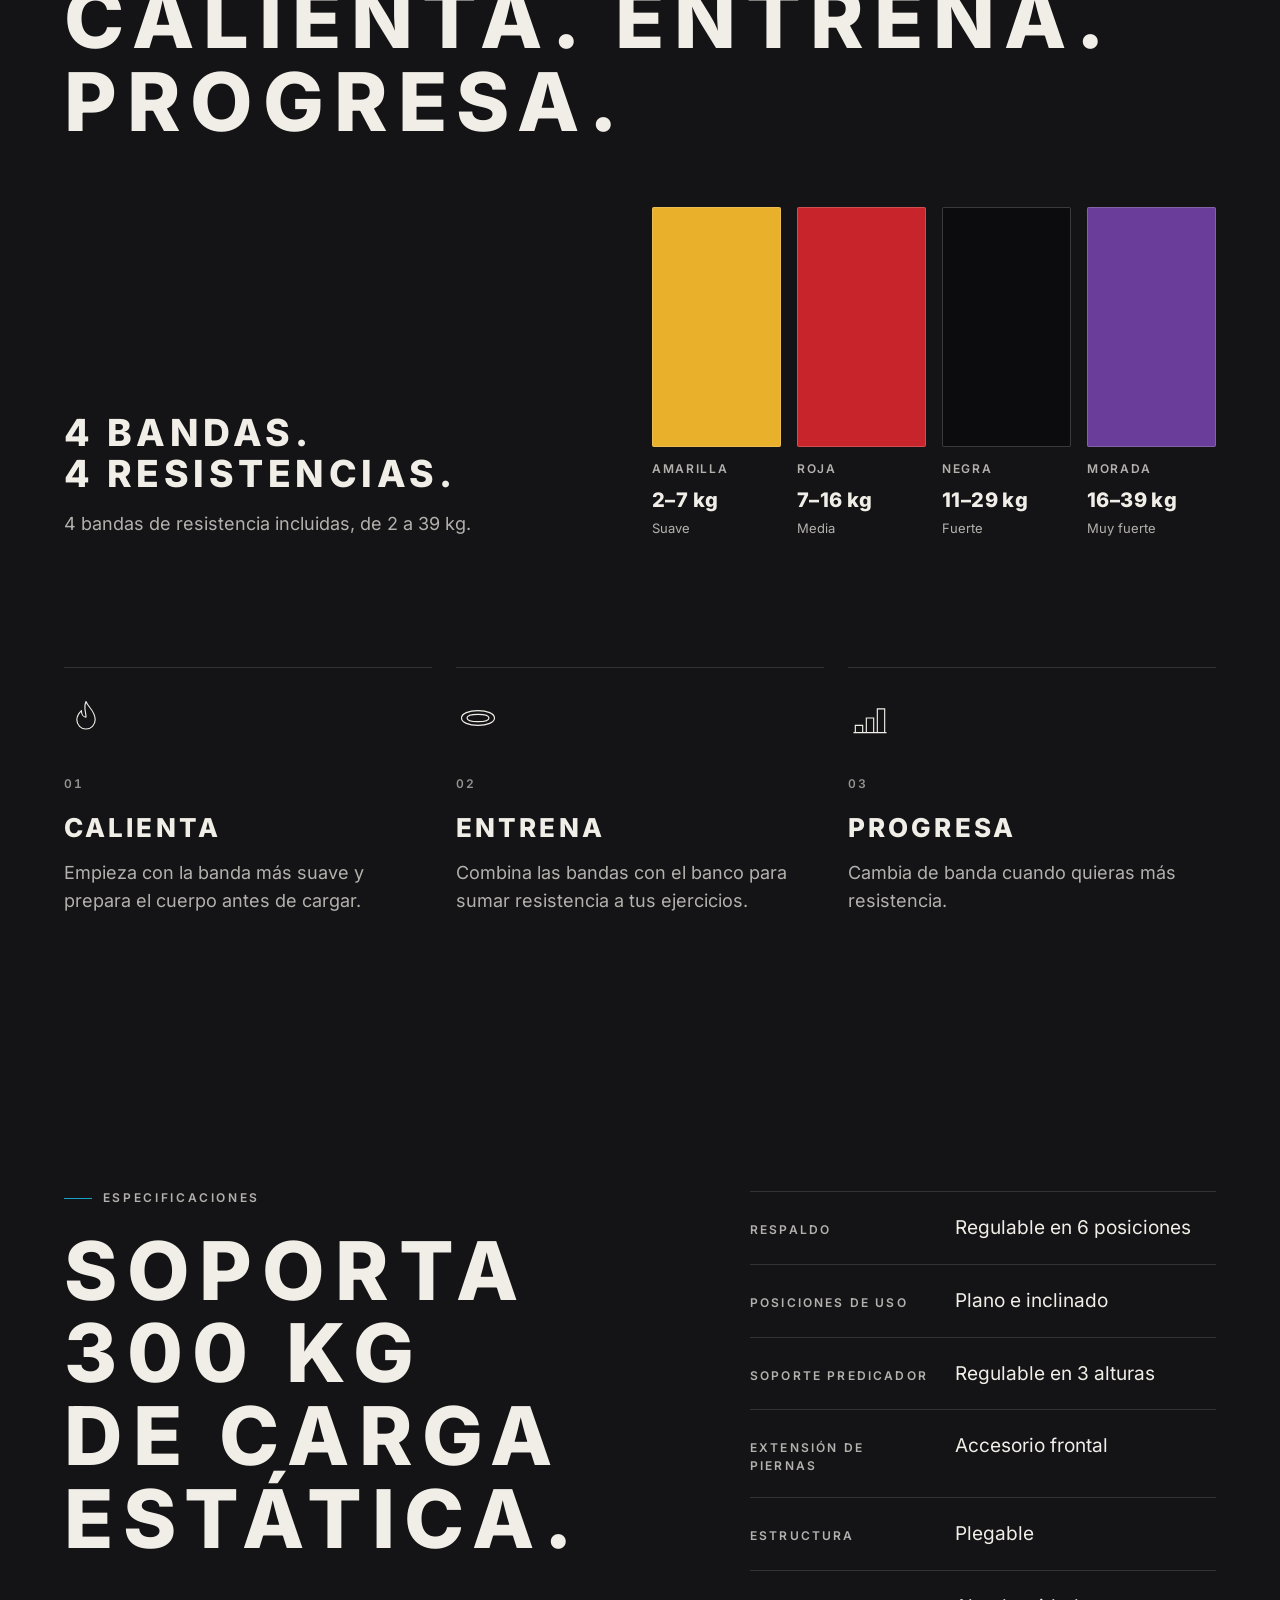
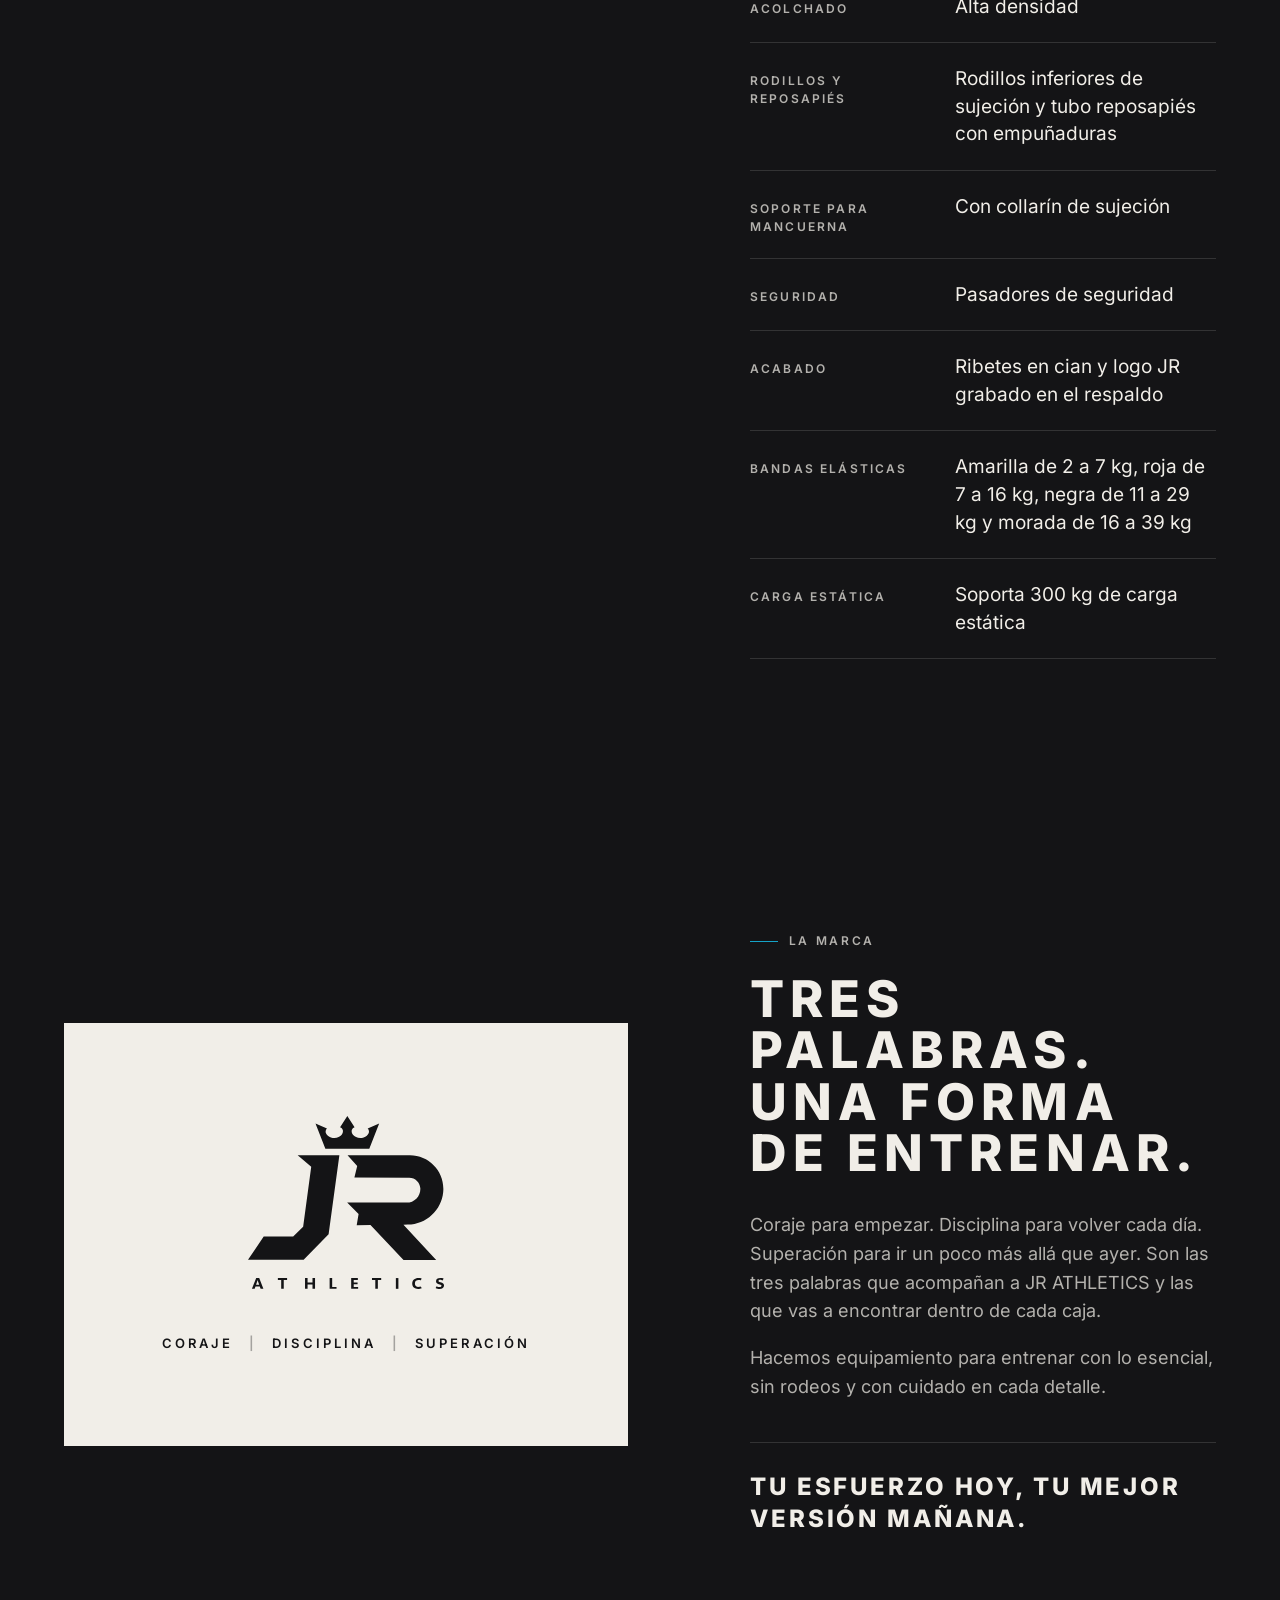
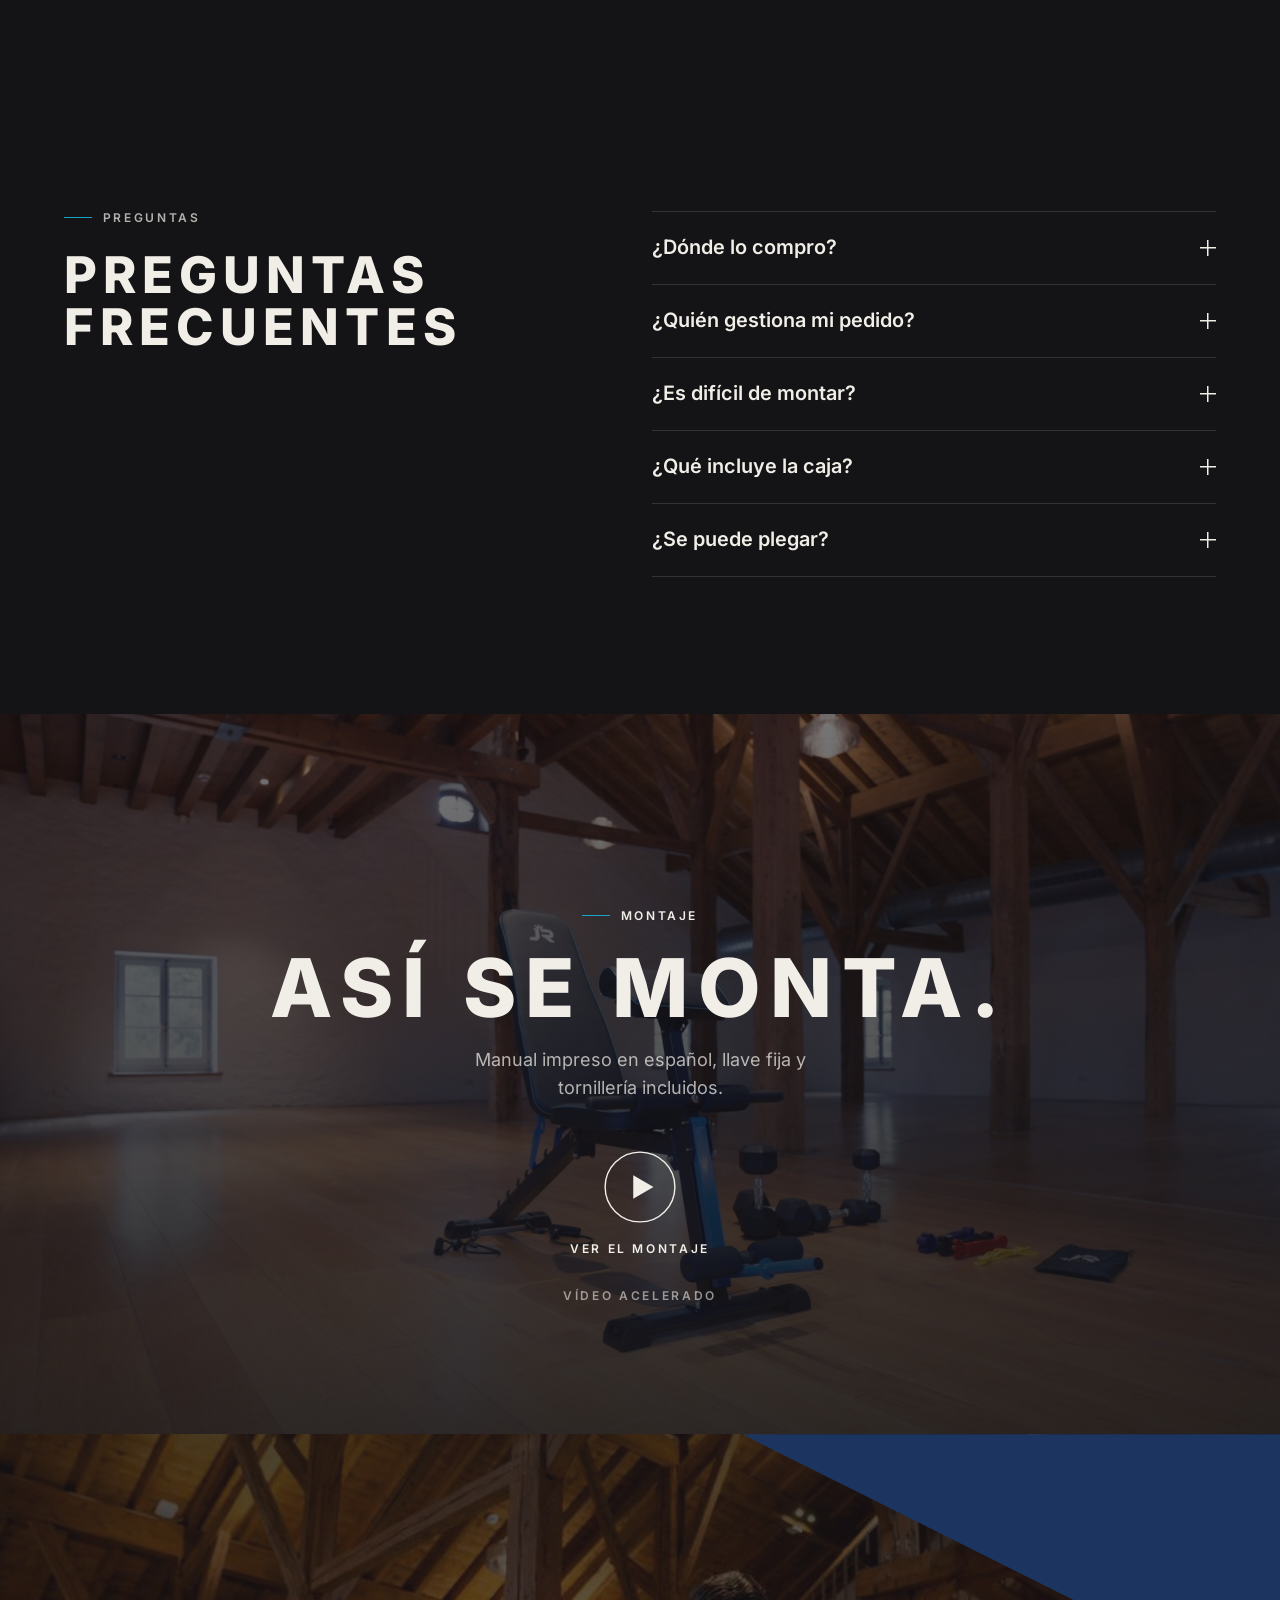
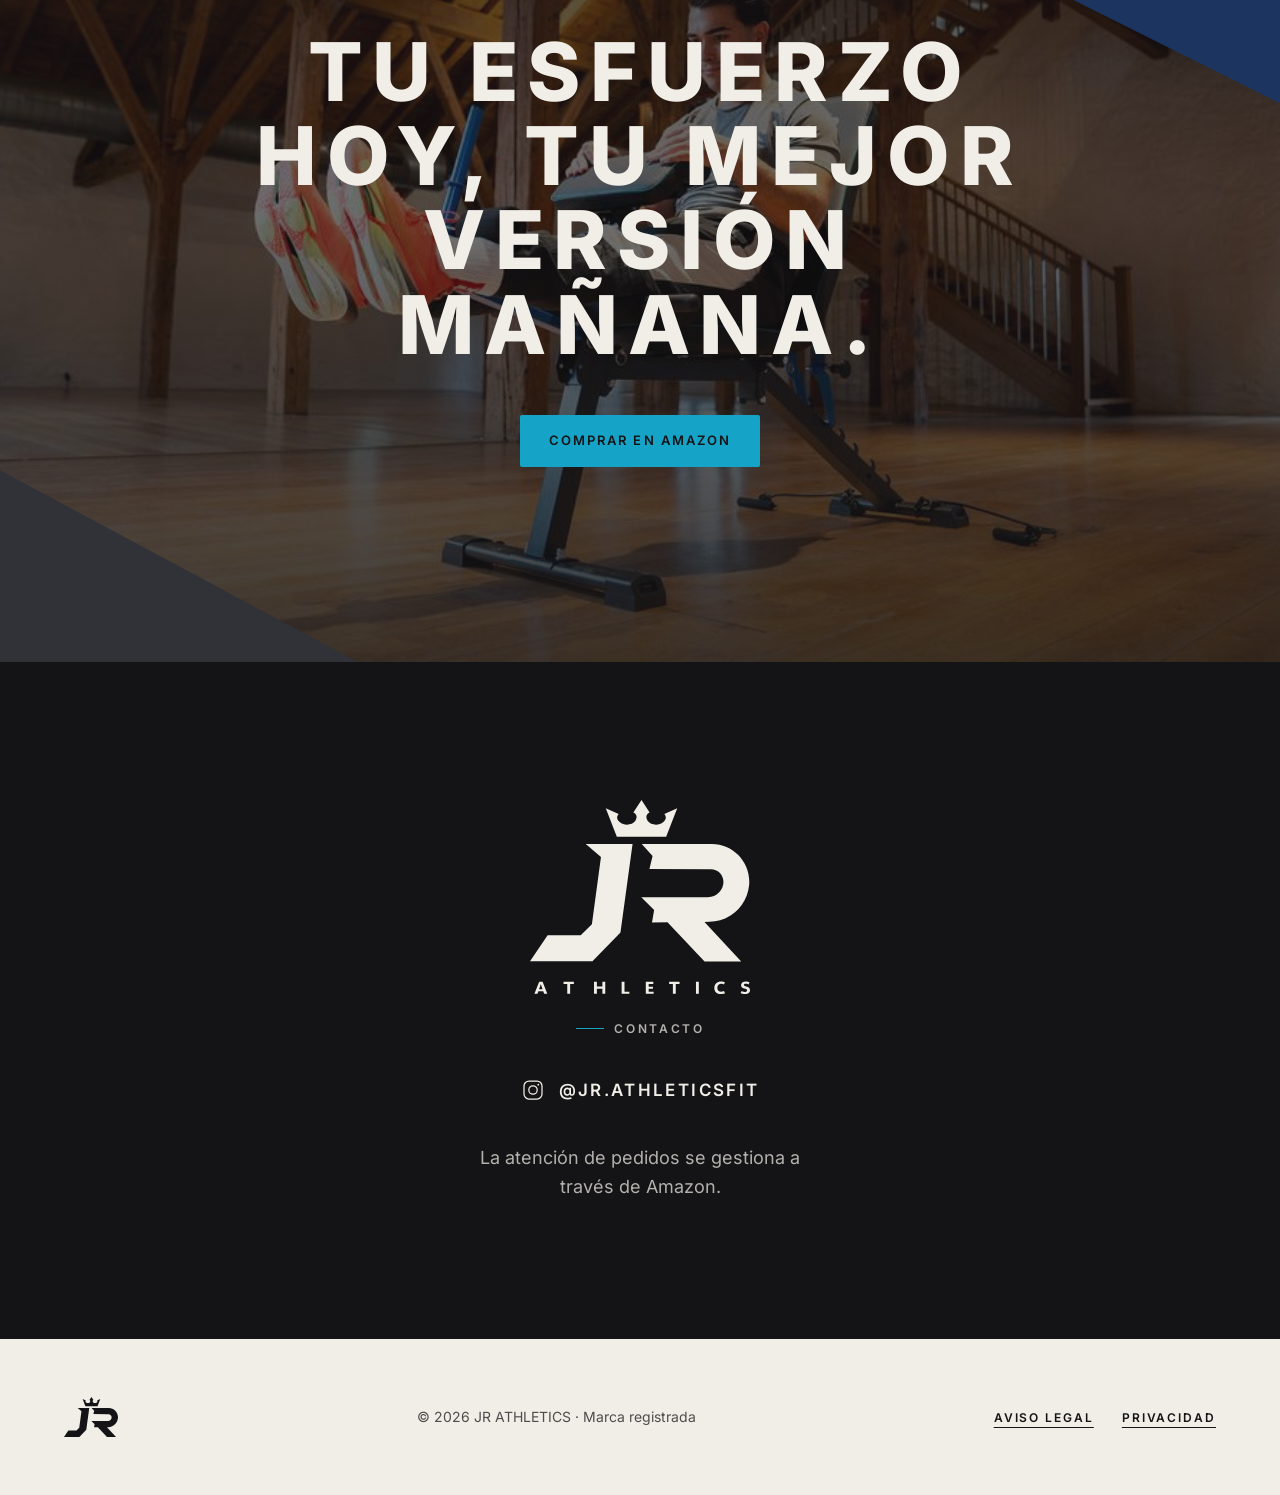
==== commit 44063200: "Posiciones según la guía: Inclinado primero, fotos originales y Declinado - Nuevo orden: 01 Inclinad" ====
--- a/index.html
+++ b/index.html
@@ -282,50 +282,51 @@
           <h2 class="h2 h2--side" id="versa-titulo">Ajústalo. Entrena. Pliégalo.</h2>
         </header>
         <div class="versa-tabs" role="group" aria-label="Elige una posición">
-          <button class="versa-tab" type="button" aria-pressed="true" aria-controls="ajuste-plano" data-versa-tab="plano"><span class="num">01</span> Plano</button>
-          <button class="versa-tab" type="button" aria-pressed="false" aria-controls="ajuste-inclinado" data-versa-tab="inclinado"><span class="num">02</span> Inclinado</button>
+          <button class="versa-tab" type="button" aria-pressed="true" aria-controls="ajuste-inclinado" data-versa-tab="inclinado"><span class="num">01</span> Inclinado</button>
+          <button class="versa-tab" type="button" aria-pressed="false" aria-controls="ajuste-plano" data-versa-tab="plano"><span class="num">02</span> Plano</button>
           <button class="versa-tab" type="button" aria-pressed="false" aria-controls="ajuste-predicador" data-versa-tab="predicador"><span class="num">03</span> Predicador</button>
           <button class="versa-tab" type="button" aria-pressed="false" aria-controls="ajuste-extension" data-versa-tab="extension"><span class="num">04</span> Extensión de piernas</button>
-          <button class="versa-tab" type="button" aria-pressed="false" aria-controls="ajuste-plegado" data-versa-tab="plegado"><span class="num">05</span> Plegado</button>
+          <button class="versa-tab" type="button" aria-pressed="false" aria-controls="ajuste-declinado" data-versa-tab="declinado"><span class="num">05</span> Declinado</button>
+          <button class="versa-tab" type="button" aria-pressed="false" aria-controls="ajuste-plegado" data-versa-tab="plegado"><span class="num">06</span> Plegado</button>
         </div>
       </div>
 
       <div class="versa-stage">
         <div class="versa-track" data-versa-track>
-          <article class="versa-card is-active" id="ajuste-plano" data-versa-card="plano" aria-labelledby="ajuste-plano-t">
+          <article class="versa-card is-active" id="ajuste-inclinado" data-versa-card="inclinado" aria-labelledby="ajuste-inclinado-t">
             <div class="versa-img">
-              <img style="object-position: 50% 50%" src="media/ajustes/ajuste-plano-800.jpg"
-                   srcset="media/ajustes/ajuste-plano-800.jpg 800w, media/ajustes/ajuste-plano-1600.jpg 1600w, media/ajustes/ajuste-plano.jpg 2400w"
-                   sizes="(min-width: 1024px) 58vw, 86vw" width="2400" height="2400"
-                   alt="TX-11 con el respaldo y el asiento en plano" loading="lazy" decoding="async">
+              <img src="media/ajustes/ajuste-inclinado-800.jpg"
+                   srcset="media/ajustes/ajuste-inclinado-800.jpg 800w, media/ajustes/ajuste-inclinado-1600.jpg 1600w, media/ajustes/ajuste-inclinado.jpg 2400w"
+                   sizes="(min-width: 1024px) 58vw, 86vw" width="2400" height="1800"
+                   alt="TX-11 con el respaldo inclinado, el soporte predicador y los rodillos de extensión de piernas, junto a las mancuernas, las bandas y la bolsa" loading="lazy" decoding="async">
             </div>
             <div class="versa-info">
               <span class="num">01</span>
+              <h3 class="versa-title" id="ajuste-inclinado-t">Inclinado</h3>
+              <p>Respaldo regulable en <span data-cifra="respaldo">6</span>&nbsp;posiciones.</p>
+            </div>
+          </article>
+
+          <article class="versa-card" id="ajuste-plano" data-versa-card="plano" aria-labelledby="ajuste-plano-t">
+            <div class="versa-img">
+              <img src="media/ajustes/ajuste-plano-800.jpg"
+                   srcset="media/ajustes/ajuste-plano-800.jpg 800w, media/ajustes/ajuste-plano-1600.jpg 1600w, media/ajustes/ajuste-plano.jpg 2400w"
+                   sizes="(min-width: 1024px) 58vw, 86vw" width="2400" height="1800"
+                   alt="TX-11 con el respaldo y el asiento en plano" loading="lazy" decoding="async">
+            </div>
+            <div class="versa-info">
+              <span class="num">02</span>
               <h3 class="versa-title" id="ajuste-plano-t">Plano</h3>
               <p>Uso en plano. Acolchado de alta densidad.</p>
             </div>
           </article>
 
-          <article class="versa-card" id="ajuste-inclinado" data-versa-card="inclinado" aria-labelledby="ajuste-inclinado-t">
-            <div class="versa-img">
-              <img style="object-position: 50% 50%" src="media/ajustes/ajuste-inclinado-800.jpg"
-                   srcset="media/ajustes/ajuste-inclinado-800.jpg 800w, media/ajustes/ajuste-inclinado-1600.jpg 1600w, media/ajustes/ajuste-inclinado.jpg 2400w"
-                   sizes="(min-width: 1024px) 58vw, 86vw" width="2400" height="2400"
-                   alt="TX-11 con el respaldo inclinado, junto a las mancuernas, las bandas y la bolsa" loading="lazy" decoding="async">
-            </div>
-            <div class="versa-info">
-              <span class="num">02</span>
-              <h3 class="versa-title" id="ajuste-inclinado-t">Inclinado</h3>
-              <p>Respaldo regulable en <span data-cifra="respaldo">6</span>&nbsp;posiciones.</p>
-            </div>
-          </article>
-
           <article class="versa-card" id="ajuste-predicador" data-versa-card="predicador" aria-labelledby="ajuste-predicador-t">
             <div class="versa-img">
-              <img style="object-position: 50% 50%" src="media/ajustes/ajuste-predicador-800.jpg"
+              <img src="media/ajustes/ajuste-predicador-800.jpg"
                    srcset="media/ajustes/ajuste-predicador-800.jpg 800w, media/ajustes/ajuste-predicador-1600.jpg 1600w, media/ajustes/ajuste-predicador.jpg 2400w"
-                   sizes="(min-width: 1024px) 58vw, 86vw" width="2400" height="2400"
-                   alt="TX-11 con el respaldo vertical y el soporte predicador montado para curl de bíceps" loading="lazy" decoding="async">
+                   sizes="(min-width: 1024px) 58vw, 86vw" width="2400" height="1800"
+                   alt="TX-11 con el respaldo vertical y el soporte predicador para curl de bíceps en primer plano" loading="lazy" decoding="async">
             </div>
             <div class="versa-info">
               <span class="num">03</span>
@@ -336,10 +337,10 @@
 
           <article class="versa-card" id="ajuste-extension" data-versa-card="extension" aria-labelledby="ajuste-extension-t">
             <div class="versa-img">
-              <img style="object-position: 50% 50%" src="media/ajustes/ajuste-extension-800.jpg"
+              <img src="media/ajustes/ajuste-extension-800.jpg"
                    srcset="media/ajustes/ajuste-extension-800.jpg 800w, media/ajustes/ajuste-extension-1600.jpg 1600w, media/ajustes/ajuste-extension.jpg 2400w"
-                   sizes="(min-width: 1024px) 58vw, 86vw" width="2400" height="2400"
-                   alt="TX-11 con el accesorio de extensión de piernas y sus rodillos en la parte delantera" loading="lazy" decoding="async">
+                   sizes="(min-width: 1024px) 58vw, 86vw" width="2400" height="1800"
+                   alt="TX-11 con el accesorio de extensión de piernas y sus rodillos en primer plano, el respaldo inclinado y el soporte predicador" loading="lazy" decoding="async">
             </div>
             <div class="versa-info">
               <span class="num">04</span>
@@ -348,19 +349,34 @@
             </div>
           </article>
 
+          <article class="versa-card" id="ajuste-declinado" data-versa-card="declinado" aria-labelledby="ajuste-declinado-t">
+            <div class="versa-img">
+              <img src="media/ajustes/ajuste-declinado-800.jpg"
+                   srcset="media/ajustes/ajuste-declinado-800.jpg 800w, media/ajustes/ajuste-declinado-1600.jpg 1600w, media/ajustes/ajuste-declinado.jpg 2400w"
+                   sizes="(min-width: 1024px) 58vw, 86vw" width="2400" height="1800"
+                   alt="TX-11 en posición declinada, con el soporte predicador y los rodillos de extensión de piernas" loading="lazy" decoding="async">
+            </div>
+            <div class="versa-info">
+              <span class="num">05</span>
+              <h3 class="versa-title" id="ajuste-declinado-t">Declinado</h3>
+              <p>Posición declinada.</p>
+            </div>
+          </article>
+
           <article class="versa-card" id="ajuste-plegado" data-versa-card="plegado" aria-labelledby="ajuste-plegado-t">
             <div class="versa-img">
-              <img style="object-position: 50% 50%" src="media/ajustes/ajuste-plegado-800.jpg"
-                   srcset="media/ajustes/ajuste-plegado-800.jpg 800w, media/ajustes/ajuste-plegado.jpg 1200w"
-                   sizes="(min-width: 1024px) 58vw, 86vw" width="1200" height="1200"
-                   alt="TX-11 plegado y de pie, listo para guardar" loading="lazy" decoding="async">
+              <img src="media/ajustes/ajuste-plegado-800.jpg"
+                   srcset="media/ajustes/ajuste-plegado-800.jpg 800w, media/ajustes/ajuste-plegado-1600.jpg 1600w, media/ajustes/ajuste-plegado.jpg 2400w"
+                   sizes="(min-width: 1024px) 58vw, 86vw" width="2400" height="1800"
+                   alt="TX-11 plegado y de pie, sobre fondo blanco, listo para guardar" loading="lazy" decoding="async">
             </div>
             <div class="versa-info">
-              <span class="num">05</span>
+              <span class="num">06</span>
               <h3 class="versa-title" id="ajuste-plegado-t">Plegado</h3>
               <p>Se pliega. Tú no. Estructura plegable para guardarlo.</p>
             </div>
           </article>
+
         </div>
       </div>
     </div>
--- a/styles.css
+++ b/styles.css
@@ -847,7 +847,8 @@
 .versa-track::-webkit-scrollbar { display: none; }
 .versa-card { flex: 0 0 84%; scroll-snap-align: start; }
 @media (min-width: 768px) { .versa-card { flex-basis: 52%; } }
-.versa-img { overflow: hidden; aspect-ratio: 1 / 1; background: var(--bg-raise); }
+/* Fotos de las posiciones en 4:3 (la proporción de las fotos originales): el banco se ve entero */
+.versa-img { overflow: hidden; aspect-ratio: 4 / 3; background: var(--bg-raise); }
 .versa-img img { width: 100%; height: 100%; object-fit: cover; }
 .versa-info { padding-top: 20px; }
 .versa-title {
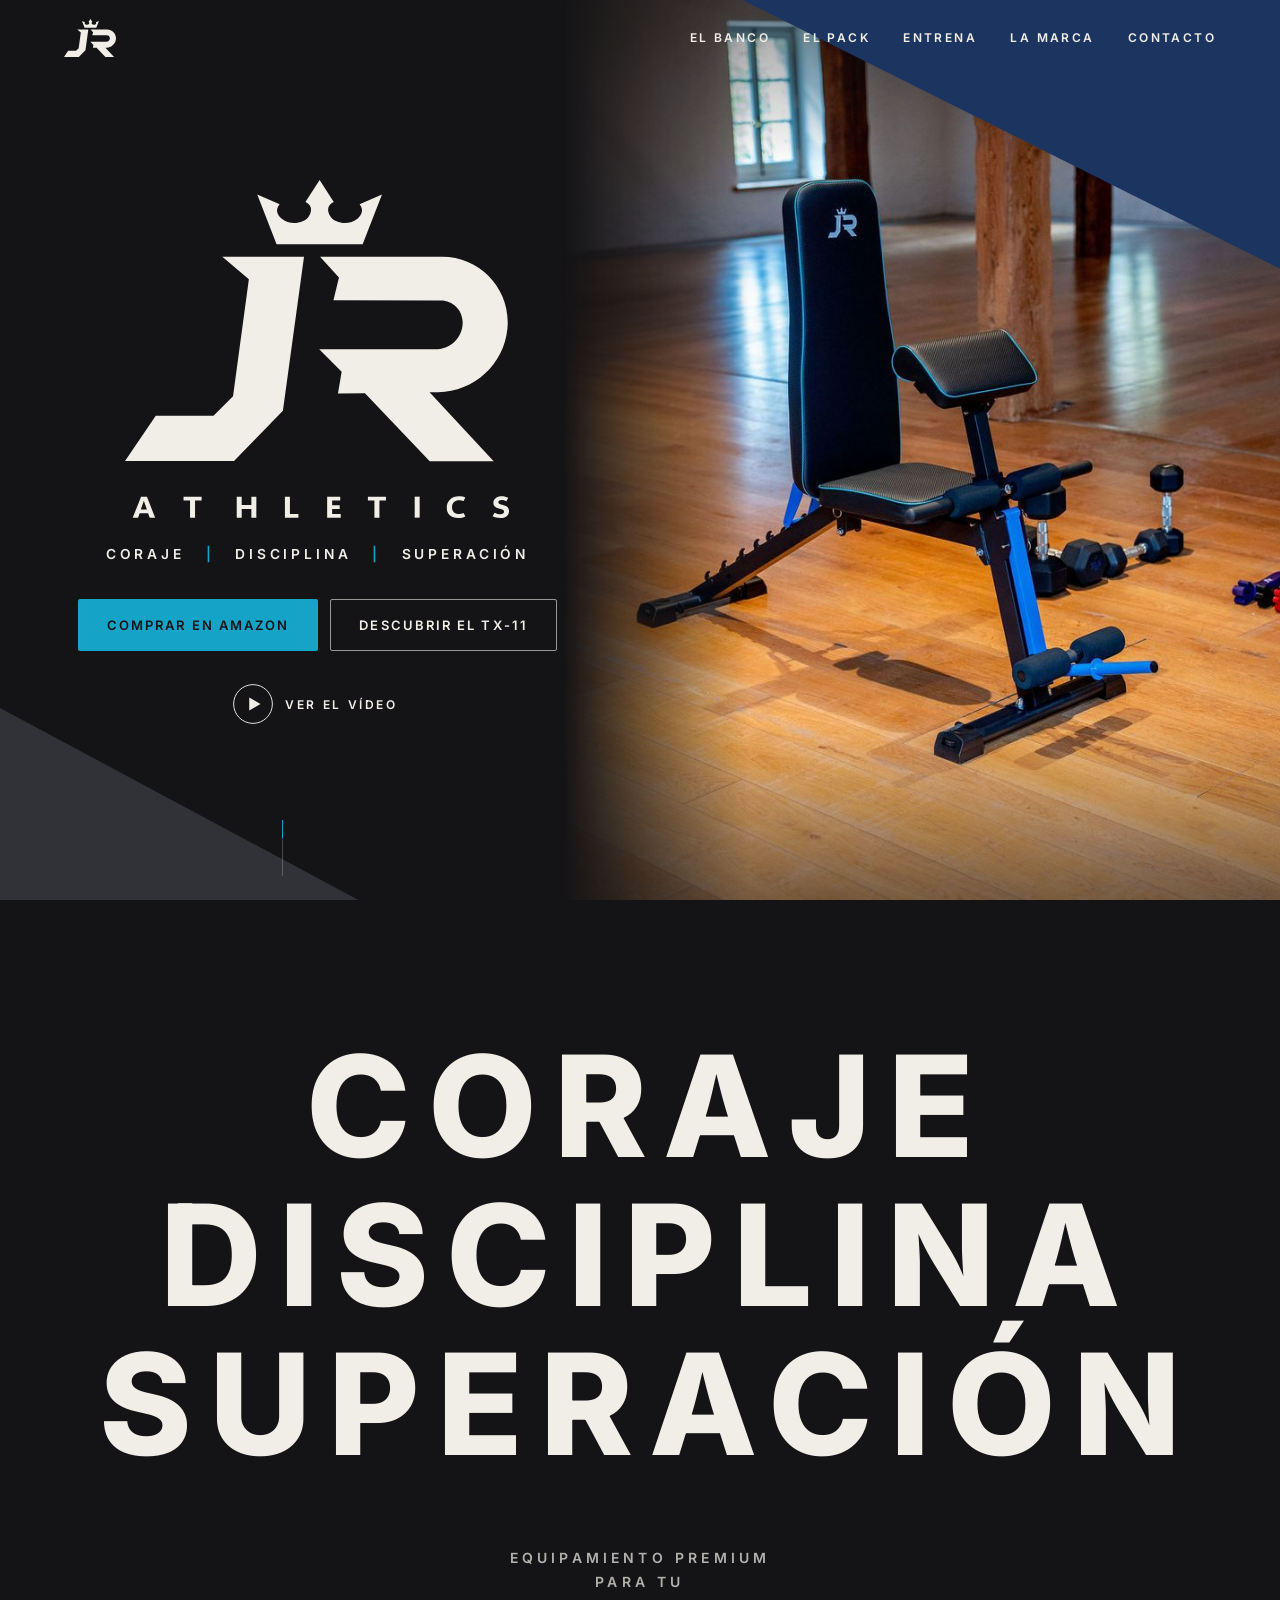
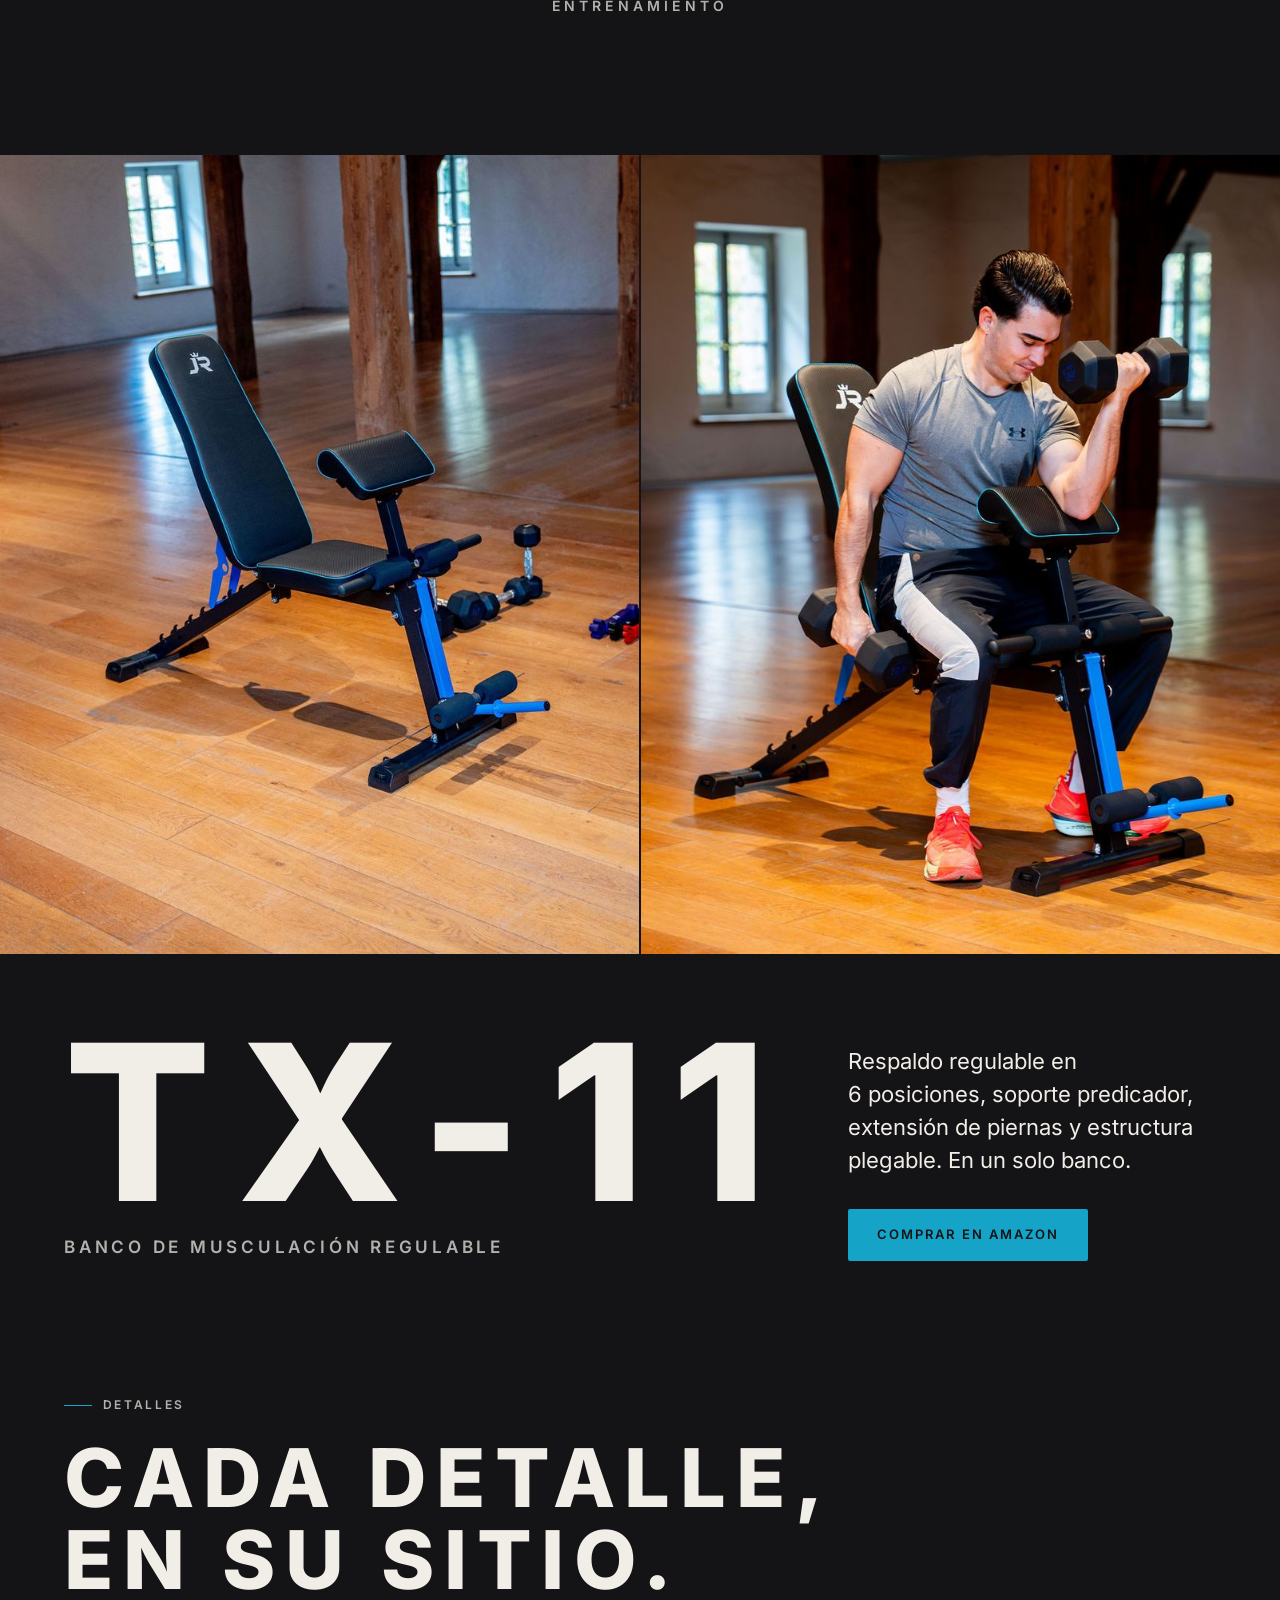
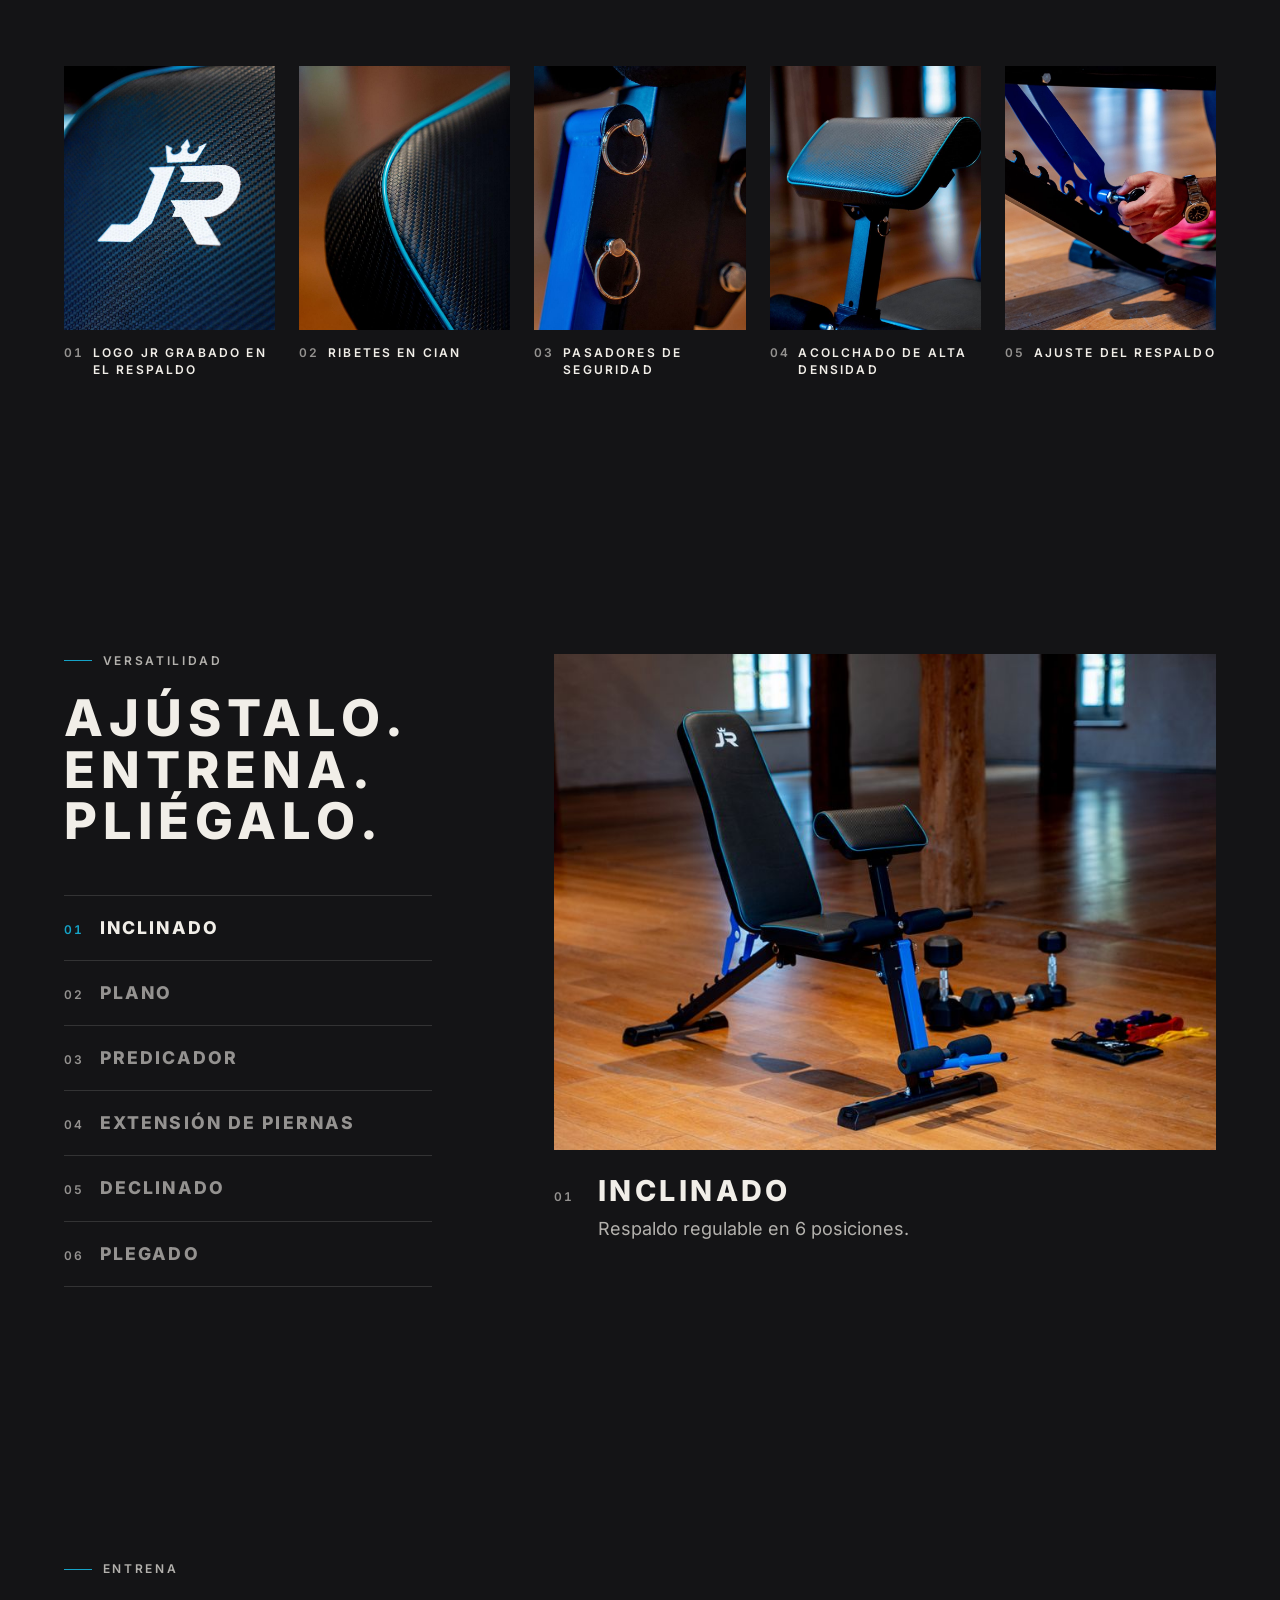
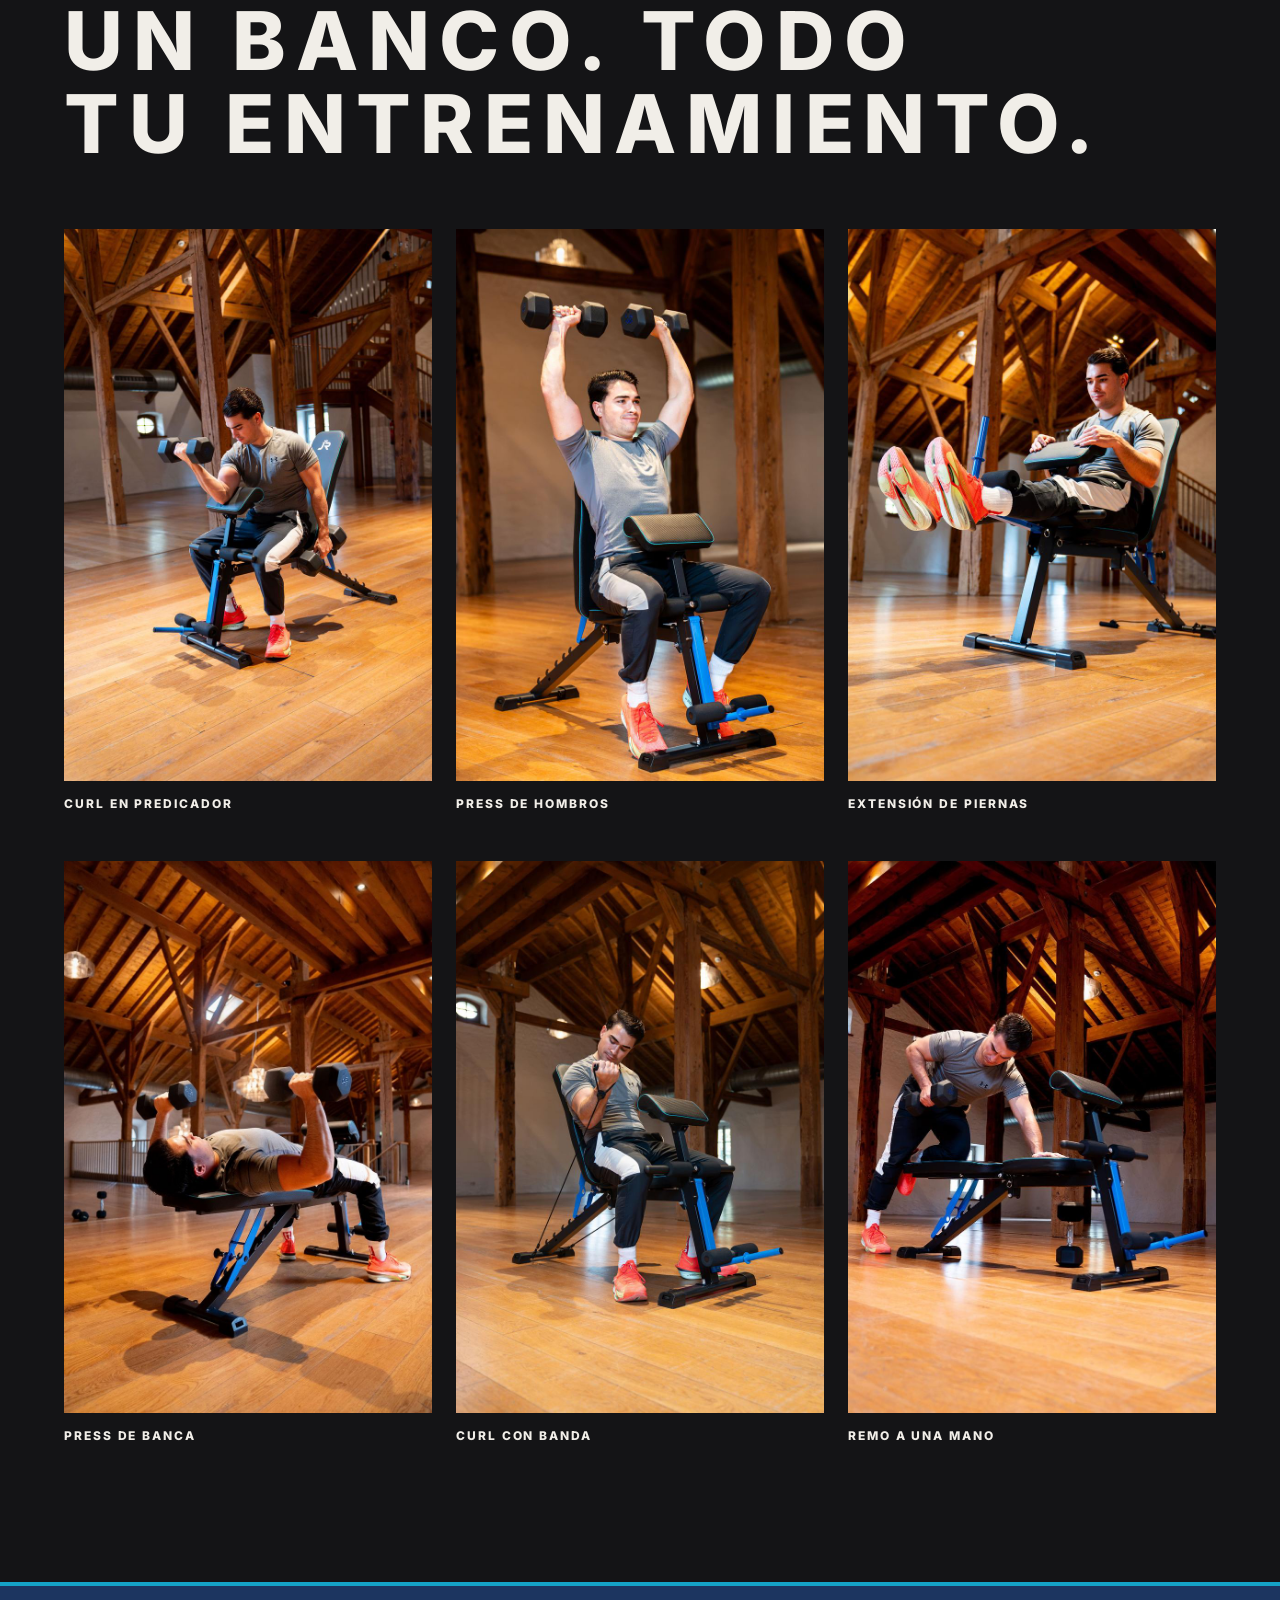
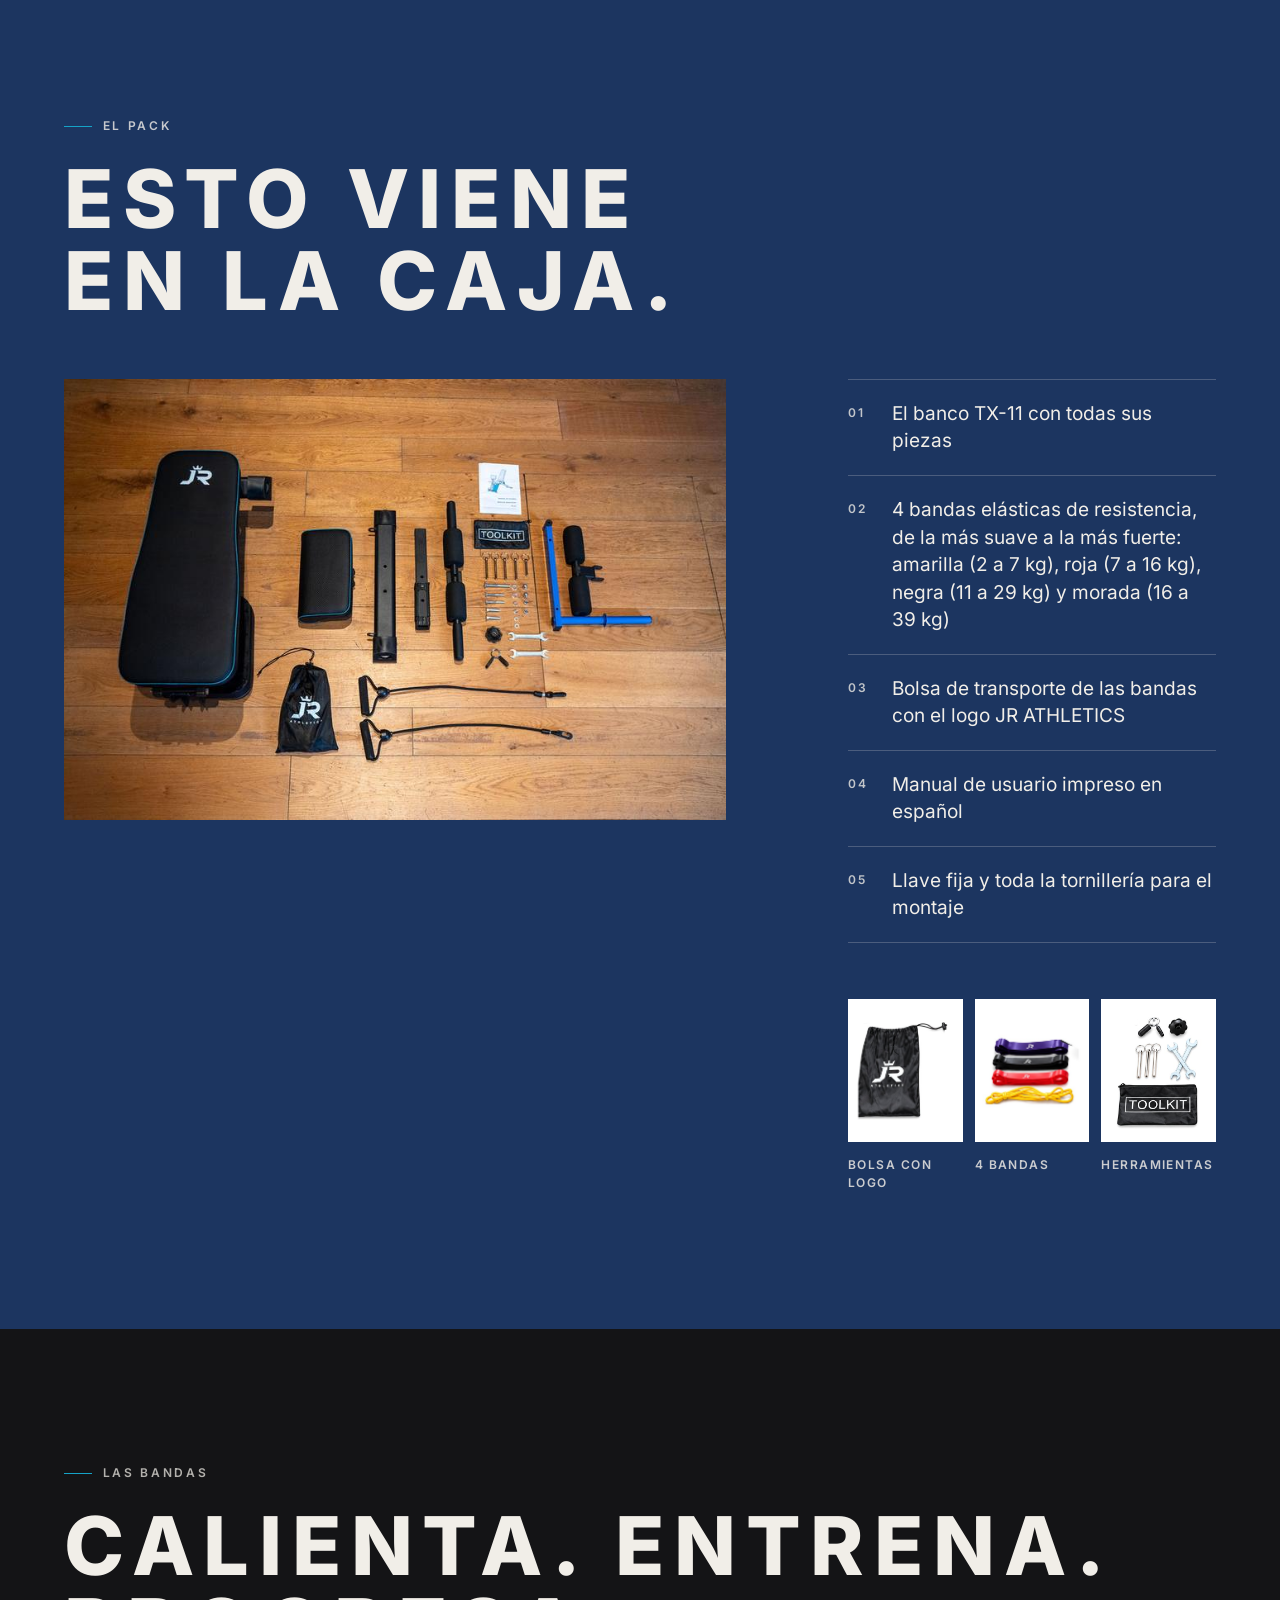
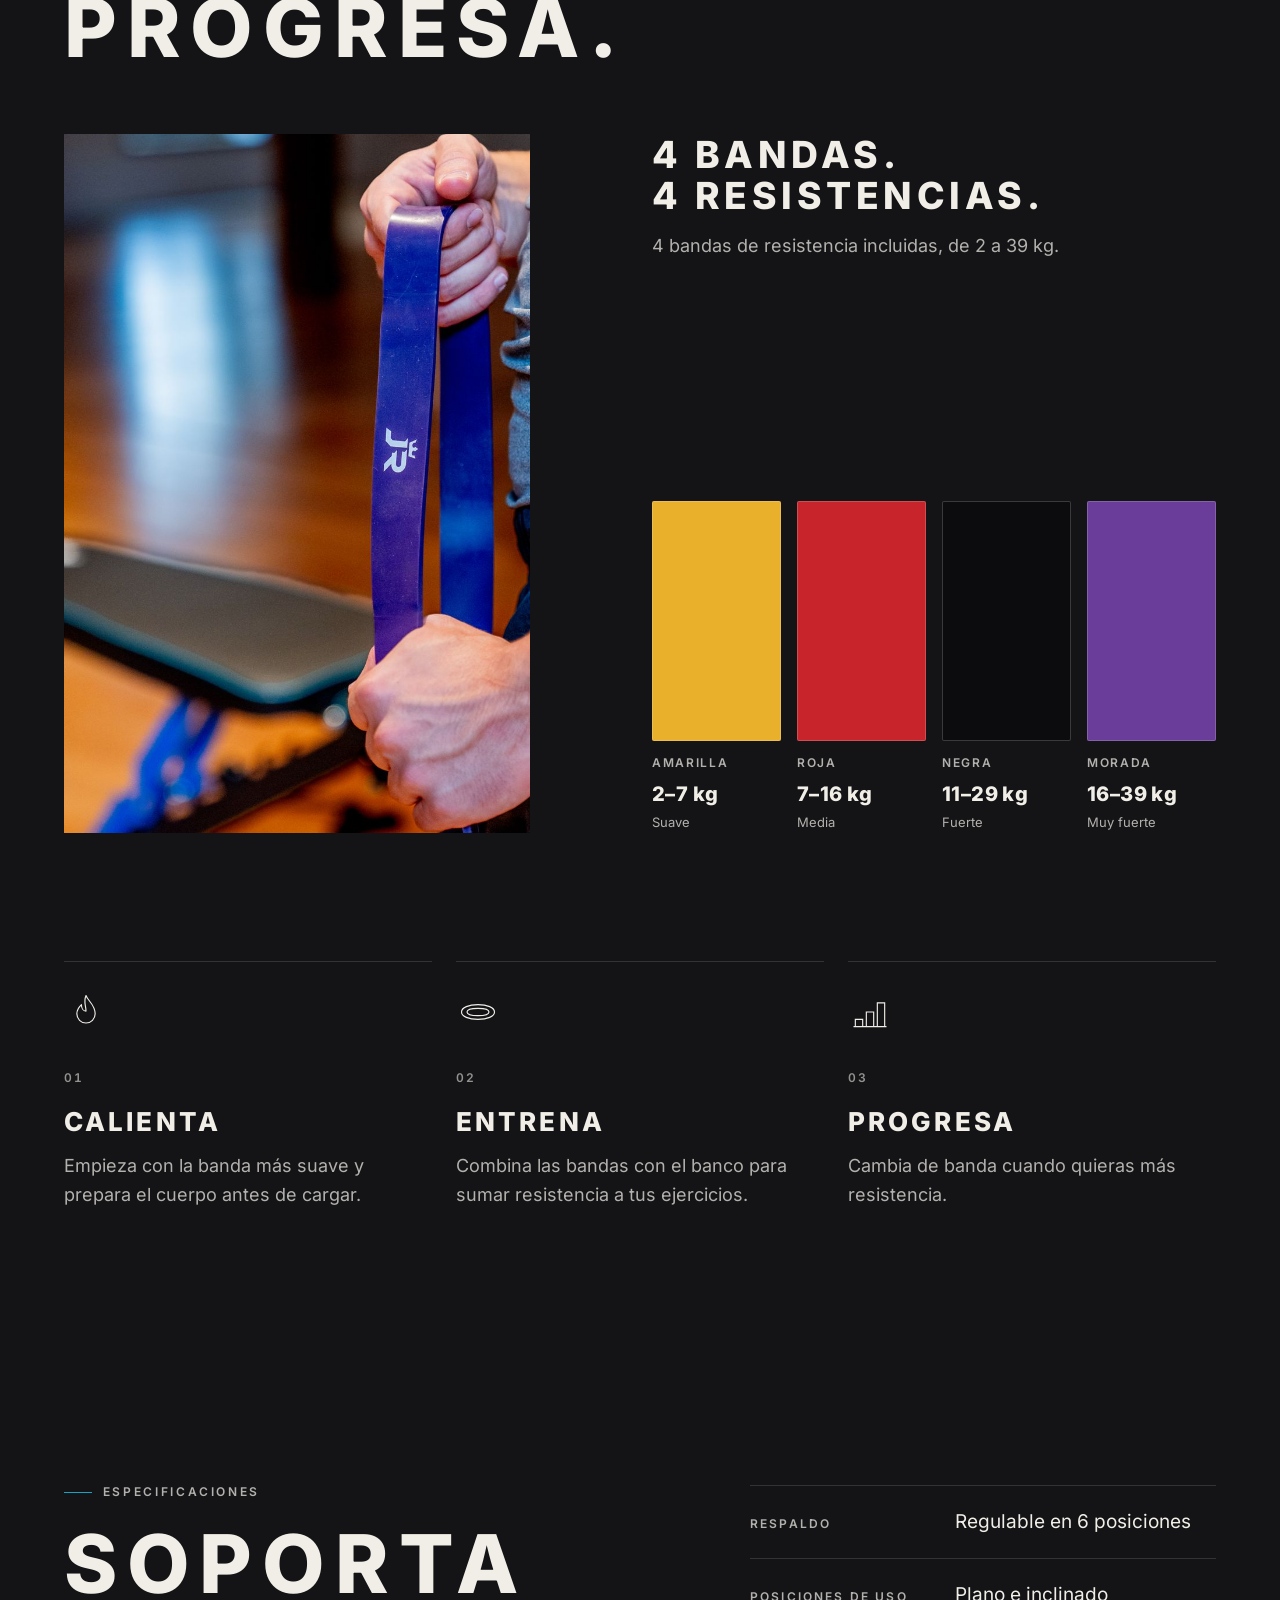
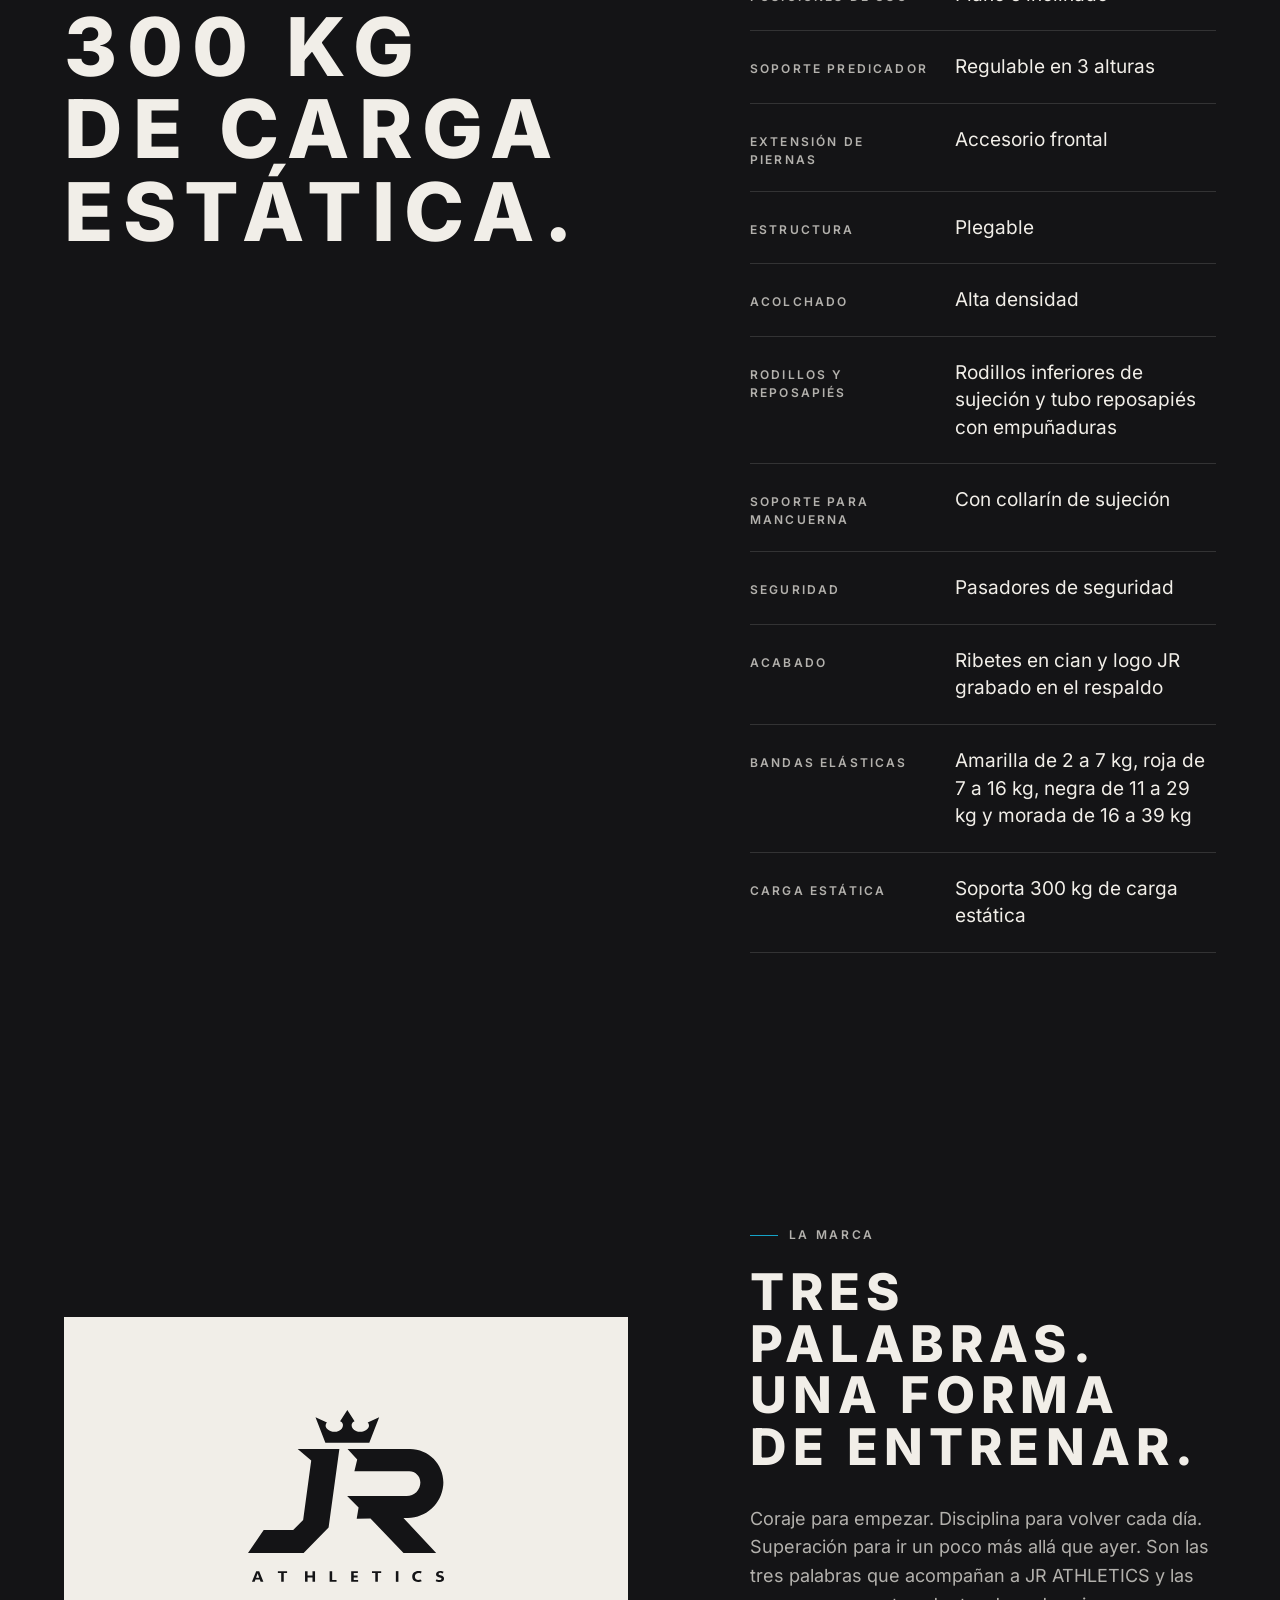
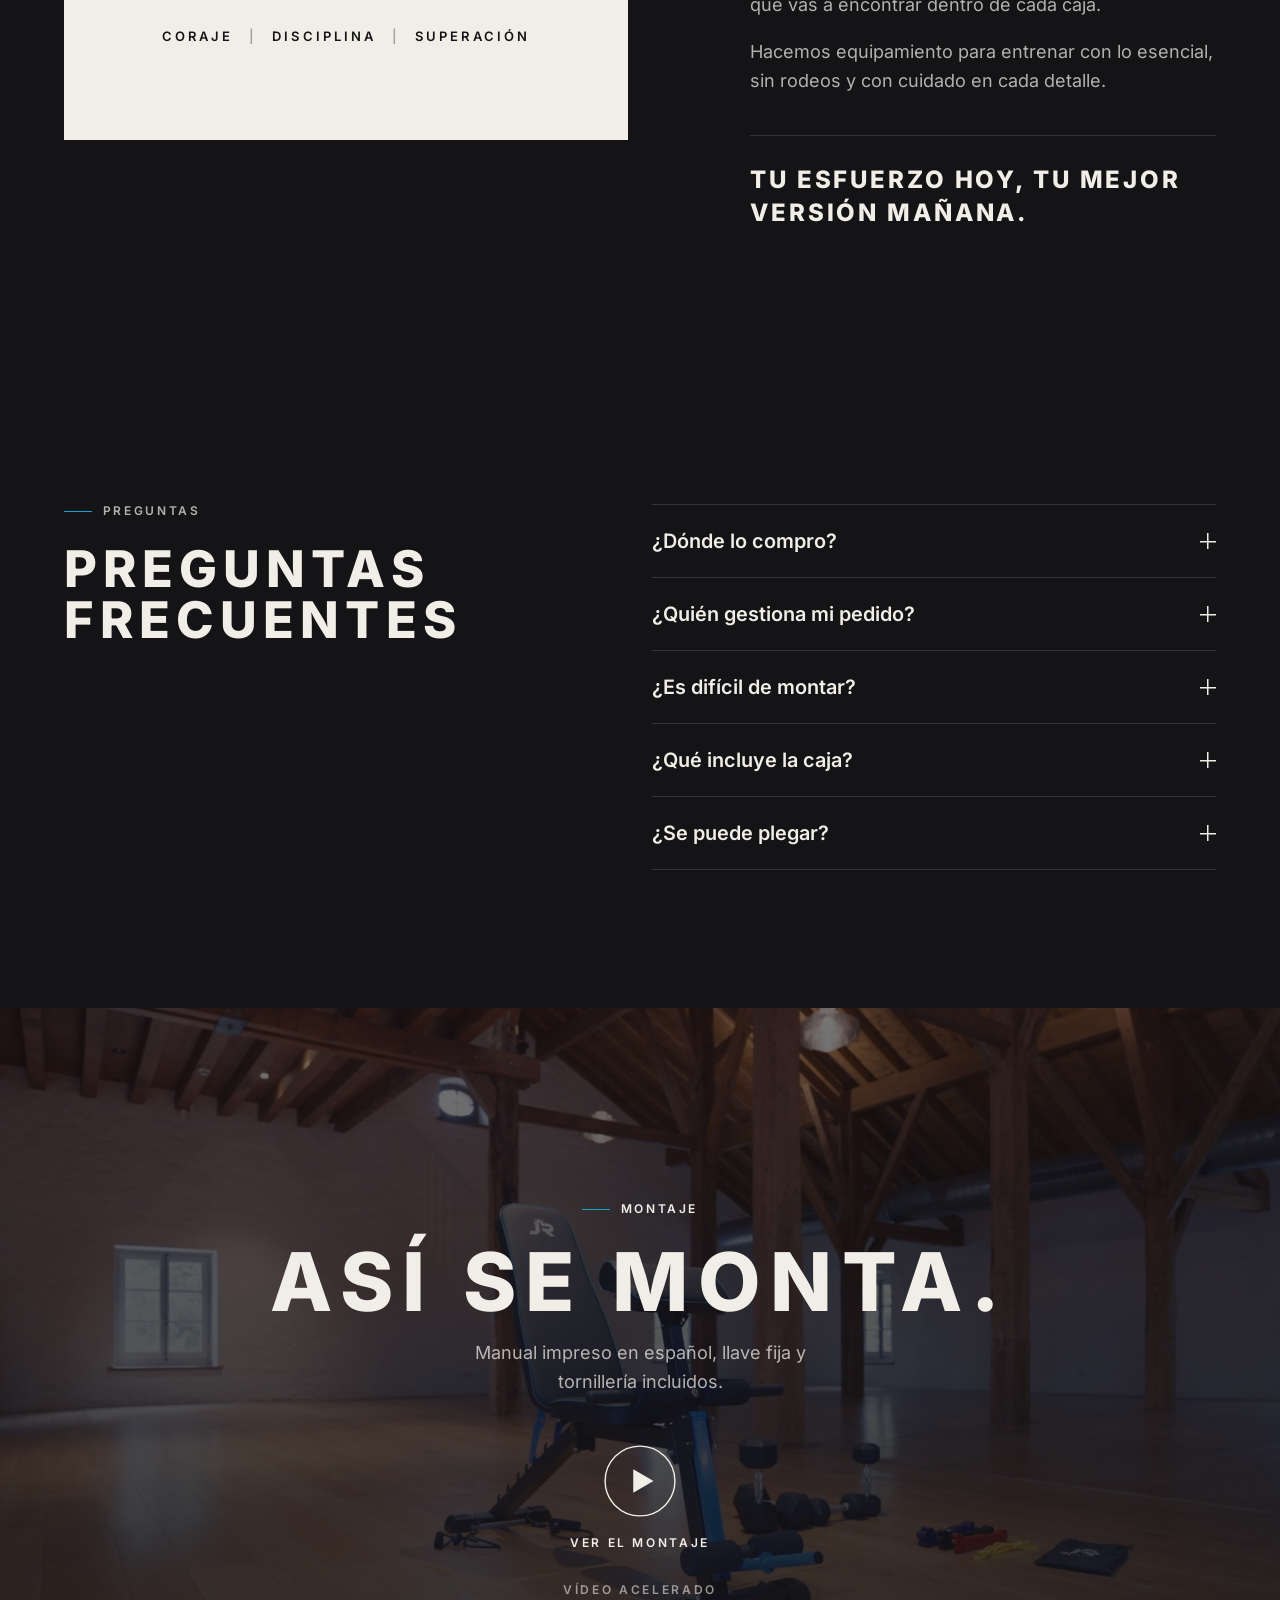
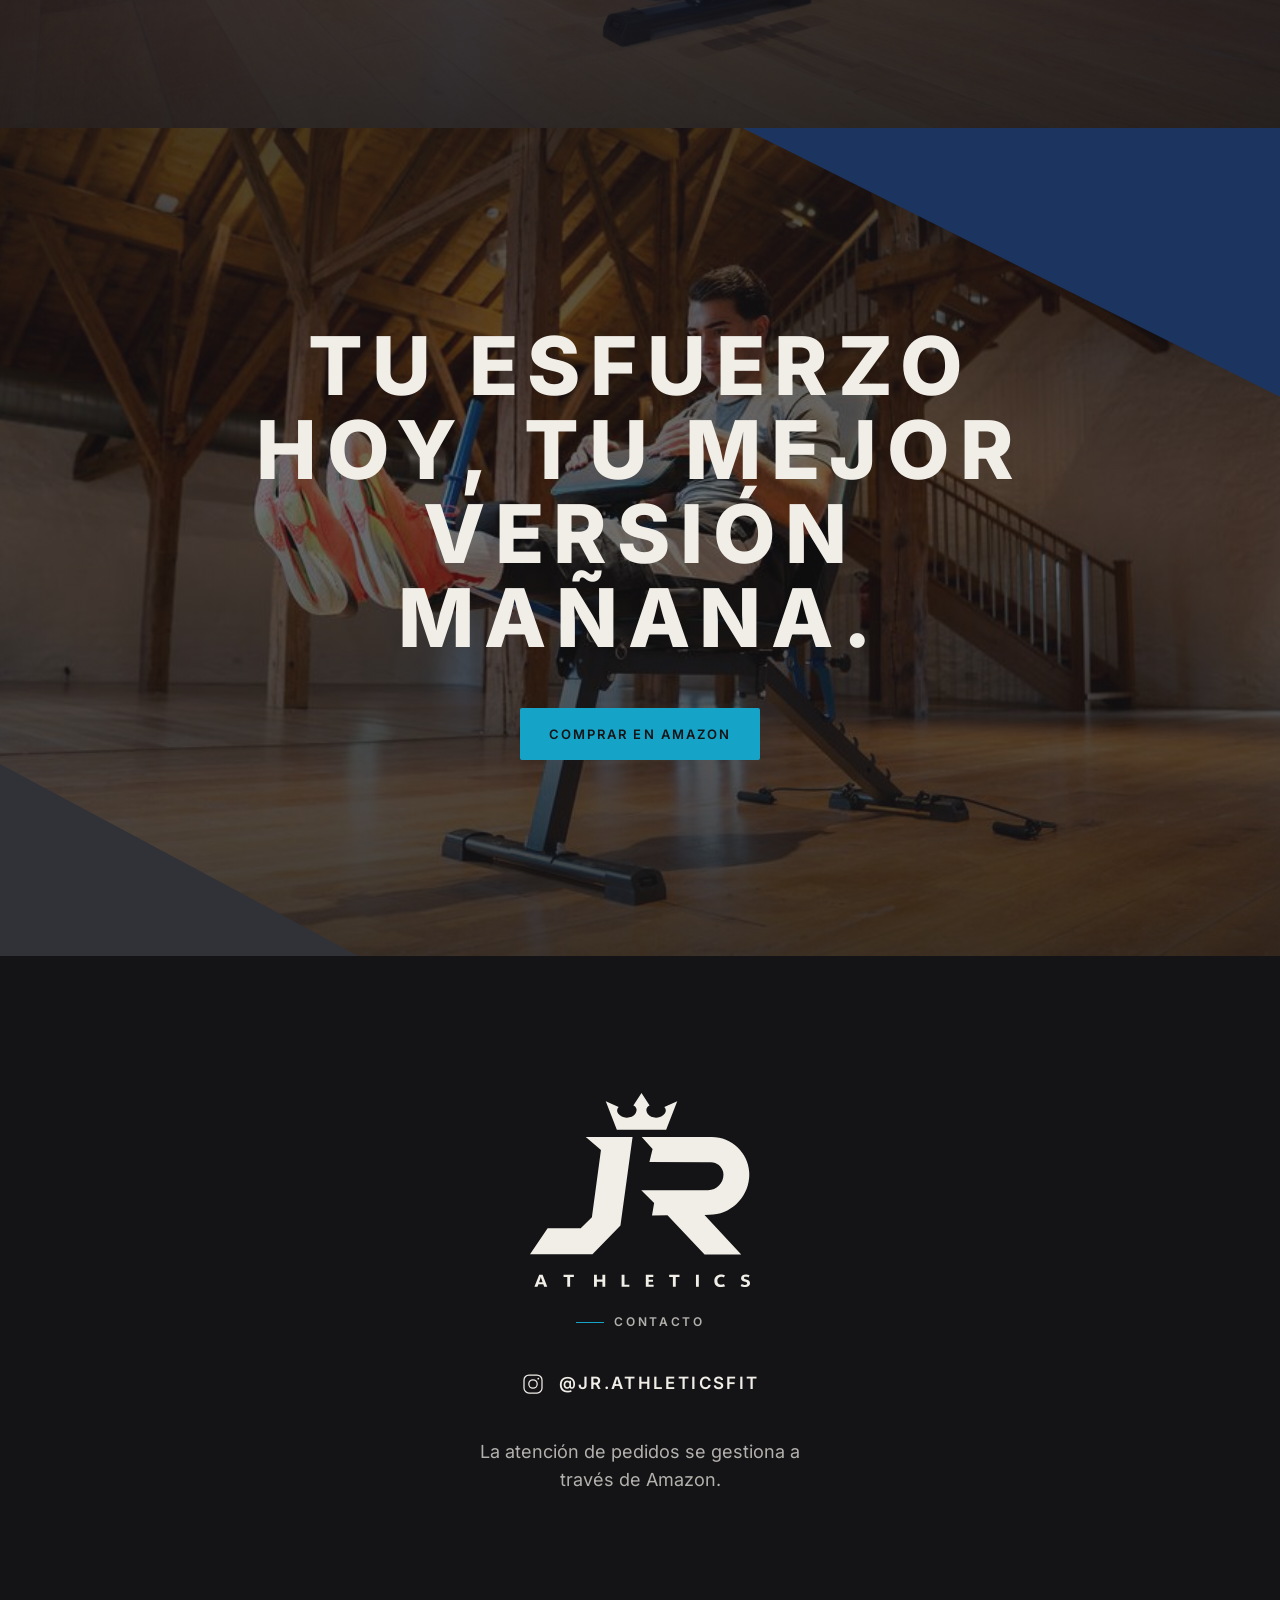
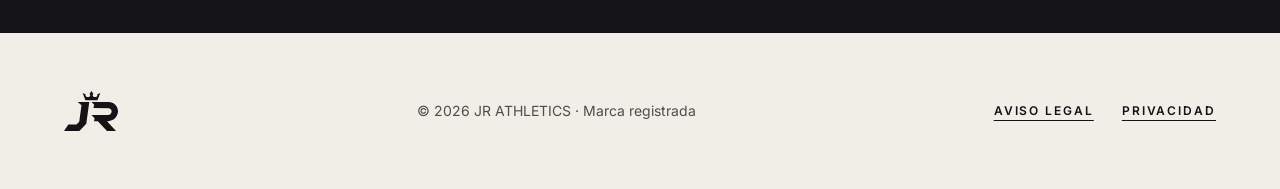
==== commit 4d542987: "Detalles: ajuste del respaldo. Bandas: foto real junto a los colores - Detalles: quinto detalle, "Aj" ====
--- a/index.html
+++ b/index.html
@@ -266,6 +266,13 @@
             <figcaption><span class="num">04</span> Acolchado de alta densidad</figcaption>
           </figure>
         </li>
+        <li class="detail reveal" style="--d: 400ms">
+          <figure>
+            <div class="detail-img"><img src="media/detalles/detalle-ajuste.jpg" width="800" height="1000"
+                 alt="Mano tirando del pomo de ajuste para cambiar la inclinación del respaldo, junto a la escalera de regulación" loading="lazy" decoding="async"></div>
+            <figcaption><span class="num">05</span> Ajuste del respaldo</figcaption>
+          </figure>
+        </li>
       </ul>
     </div>
   </section>
@@ -527,6 +534,13 @@
           <h3 class="h3"><span data-cifra="bandas">4</span>&nbsp;bandas. <span data-cifra="bandas">4</span>&nbsp;resistencias.</h3>
           <p class="bands-note"><span data-cifra="bandas">4</span>&nbsp;bandas de resistencia incluidas, de 2 a 39&nbsp;kg.</p>
         </div>
+        <!-- Foto real de la banda morada con el logo JR (Resistance_Bands_Detail_04, recortada sin el logo del pantalón) -->
+        <figure class="bands-photo reveal" style="--d: 60ms">
+          <img src="media/bandas/bandas-mano-800.jpg"
+               srcset="media/bandas/bandas-mano-800.jpg 800w, media/bandas/bandas-mano.jpg 1200w, media/bandas/bandas-mano-1600.jpg 1600w"
+               sizes="(min-width: 1024px) 38vw, 100vw" width="1200" height="1800"
+               alt="Manos estirando la banda morada de JR ATHLETICS con el logo JR, con el banco detrás" loading="lazy" decoding="async">
+        </figure>
         <!-- Se genera desde main.js (DATOS.bandas). -->
         <ul class="swatches reveal" style="--d: 120ms" data-lista="bandas" role="list"></ul>
       </div>
--- a/styles.css
+++ b/styles.css
@@ -818,7 +818,14 @@
 /* --- 4. Detalles --- */
 .details-grid { list-style: none; row-gap: 40px; }
 .detail { grid-column: span 2; }
-@media (min-width: 1024px) { .detail { grid-column: span 3; } }
+/* Cinco detalles: en móvil y tableta van de dos en dos y el quinto se centra;
+   en ordenador, los cinco en una fila */
+.detail:nth-child(5):last-child { grid-column: 2 / span 2; }
+@media (min-width: 1024px) {
+  .details-grid { grid-template-columns: repeat(5, minmax(0, 1fr)); }
+  .detail,
+  .detail:nth-child(5):last-child { grid-column: auto; }
+}
 .detail-img { overflow: hidden; aspect-ratio: 4 / 5; background: var(--bg-raise); }
 .detail-img img {
   width: 100%;
@@ -1133,9 +1140,16 @@
   grid-template-columns: repeat(4, minmax(0, 1fr));
   gap: 12px;
 }
-@media (min-width: 1024px) {
-  .bands-head { grid-column: 1 / span 5; }
-  .swatches { grid-column: 7 / -1; gap: 16px; }
+/* Foto real de la banda junto a los colores y los kilos */
+.bands-photo { grid-column: 1 / -1; margin: 0; overflow: hidden; background: var(--bg-raise); }
+.bands-photo img { width: 100%; height: auto; aspect-ratio: 2 / 3; object-fit: cover; }
+@media (min-width: 600px) and (max-width: 1023px) {
+  .bands-photo { grid-column: 1 / span 3; }
+}
+@media (min-width: 1024px) {
+  .bands-photo { grid-column: 1 / span 5; grid-row: 1 / span 2; }
+  .bands-head { grid-column: 7 / -1; grid-row: 1; align-self: start; }
+  .swatches { grid-column: 7 / -1; grid-row: 2; align-self: end; gap: 16px; }
 }
 .swatch-chip {
   display: block;
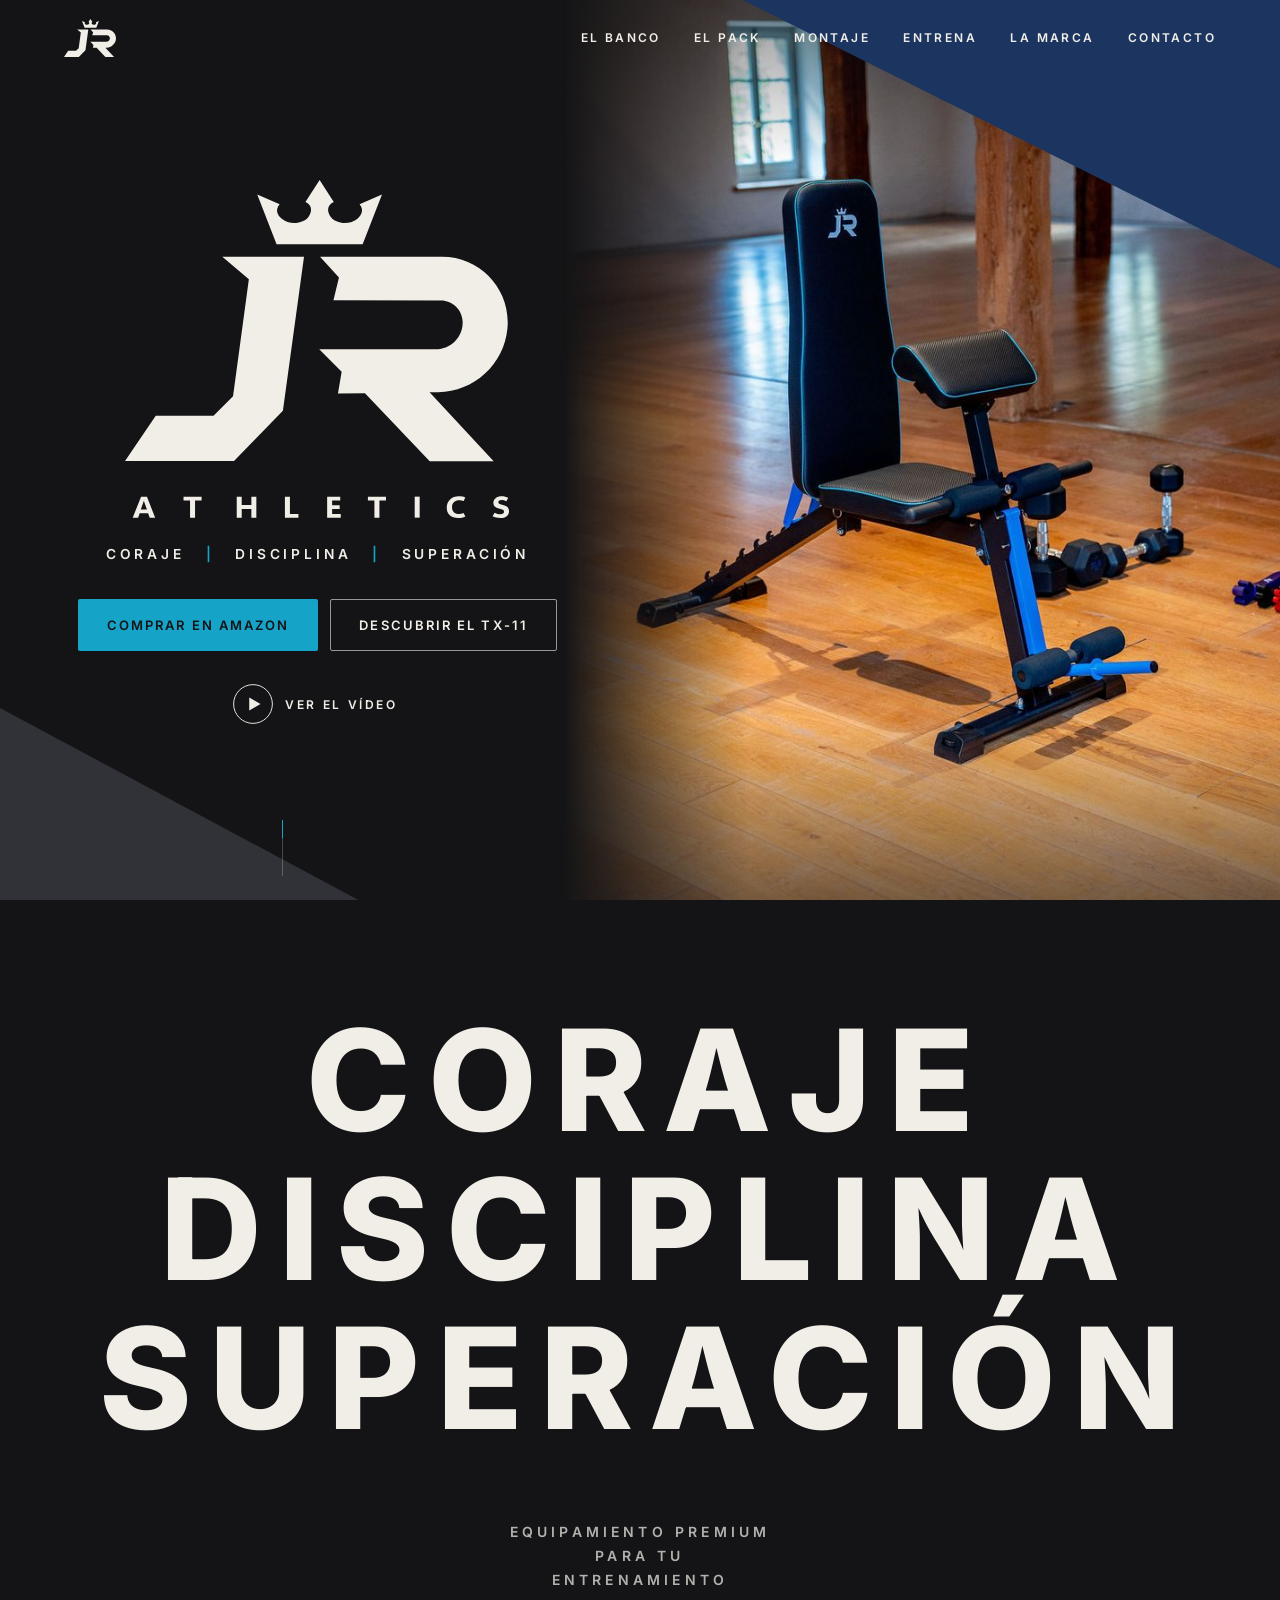
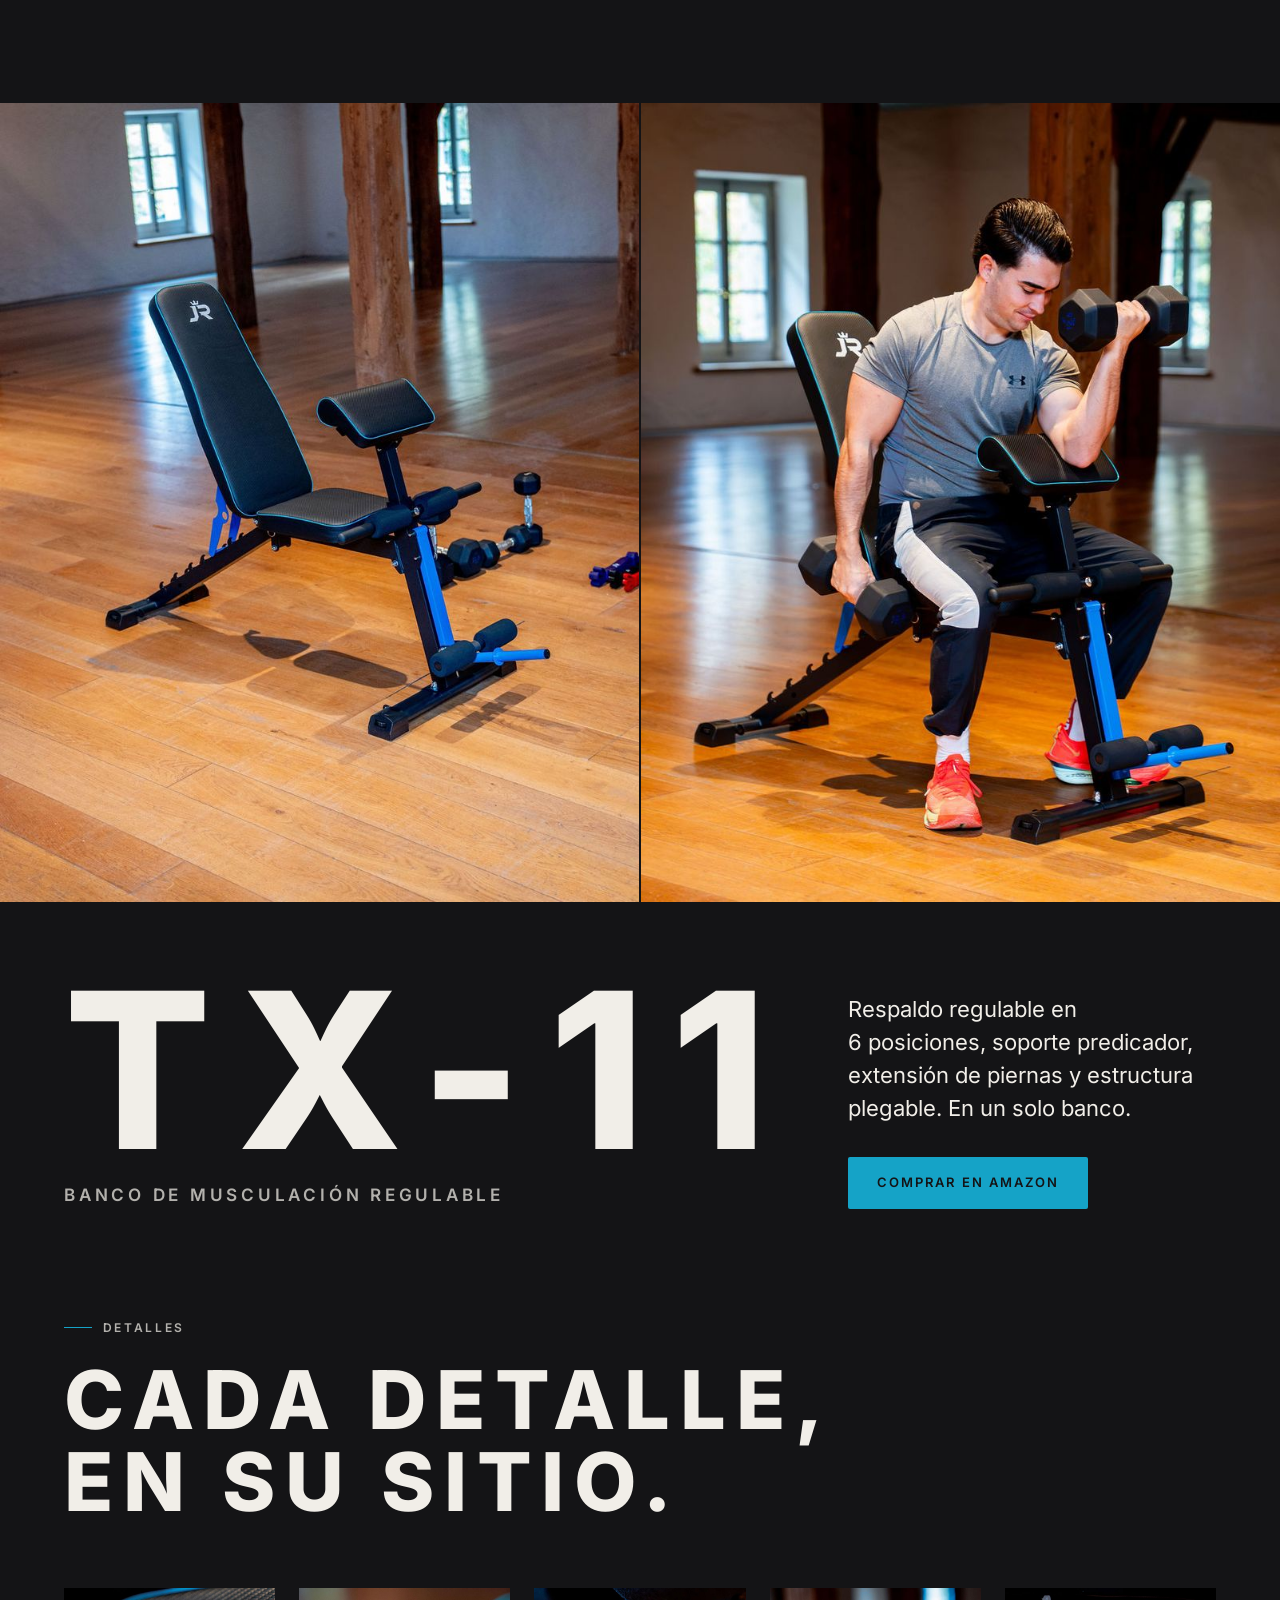
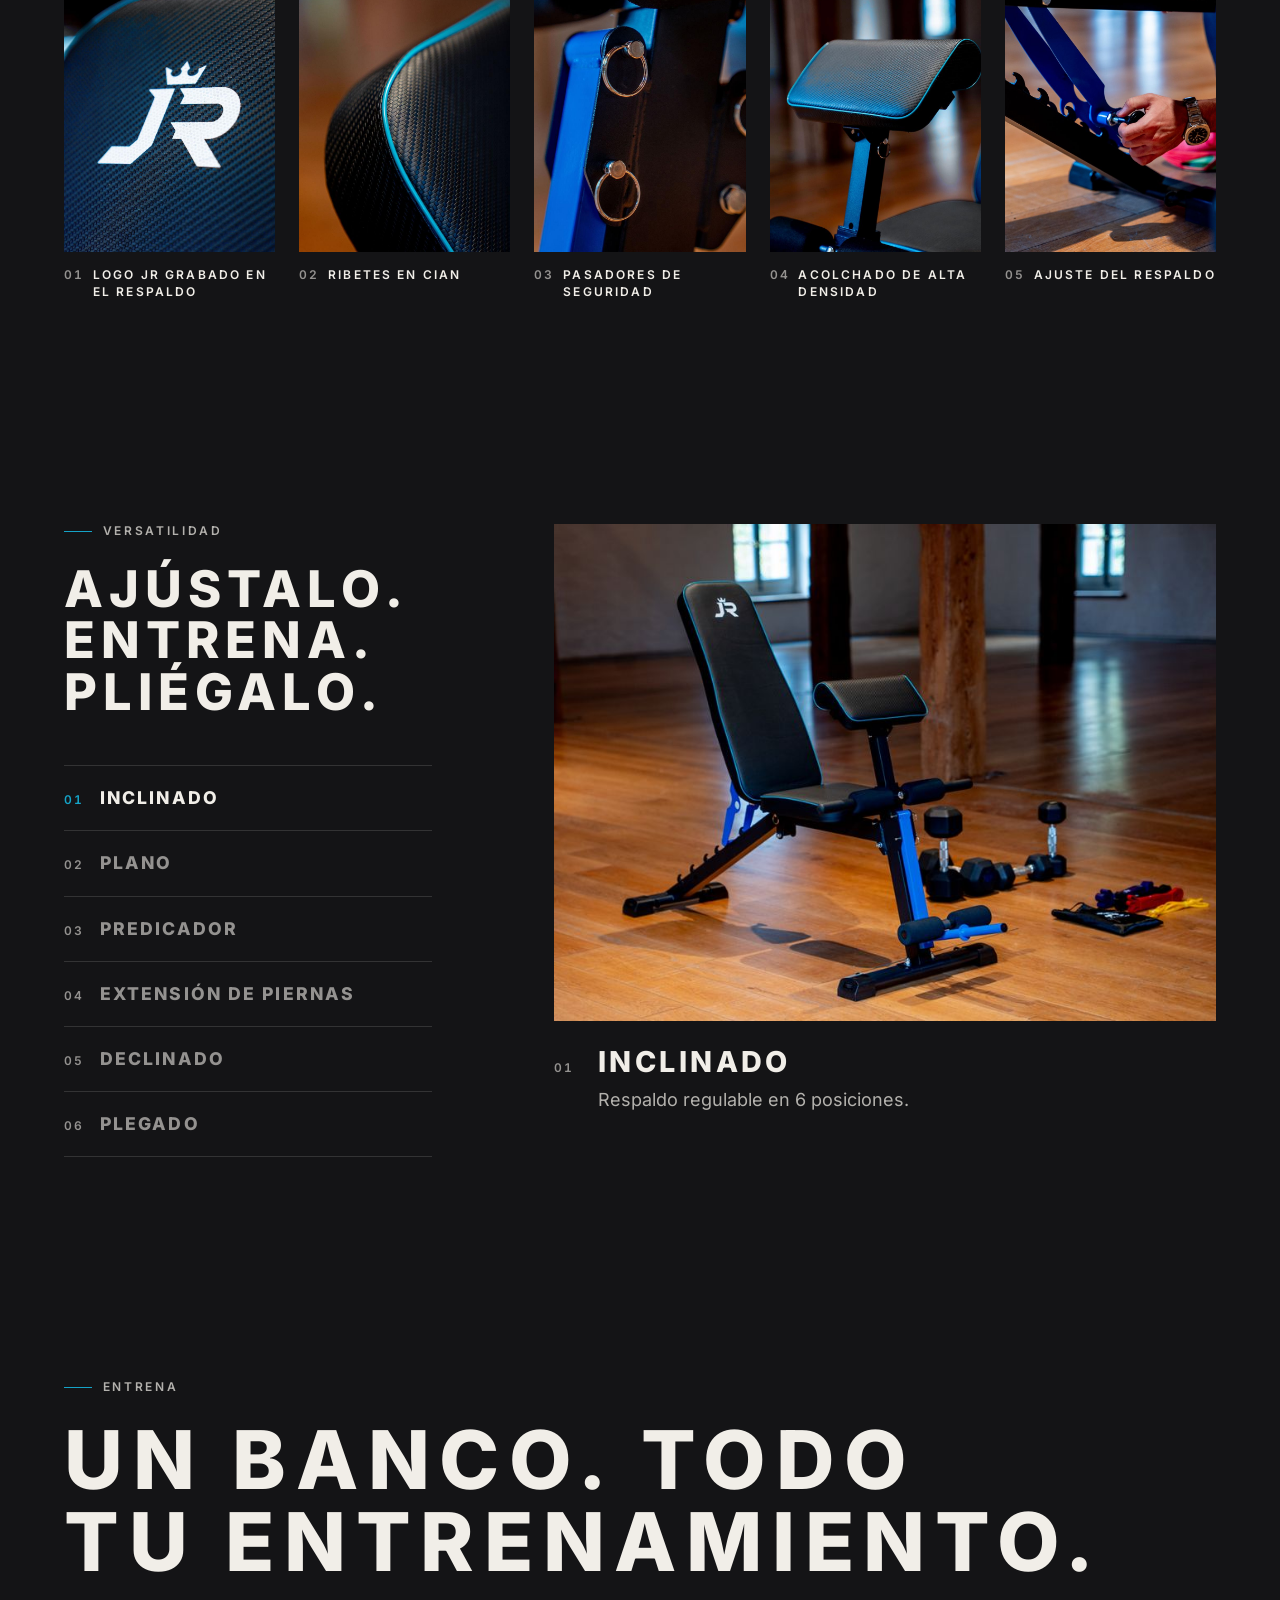
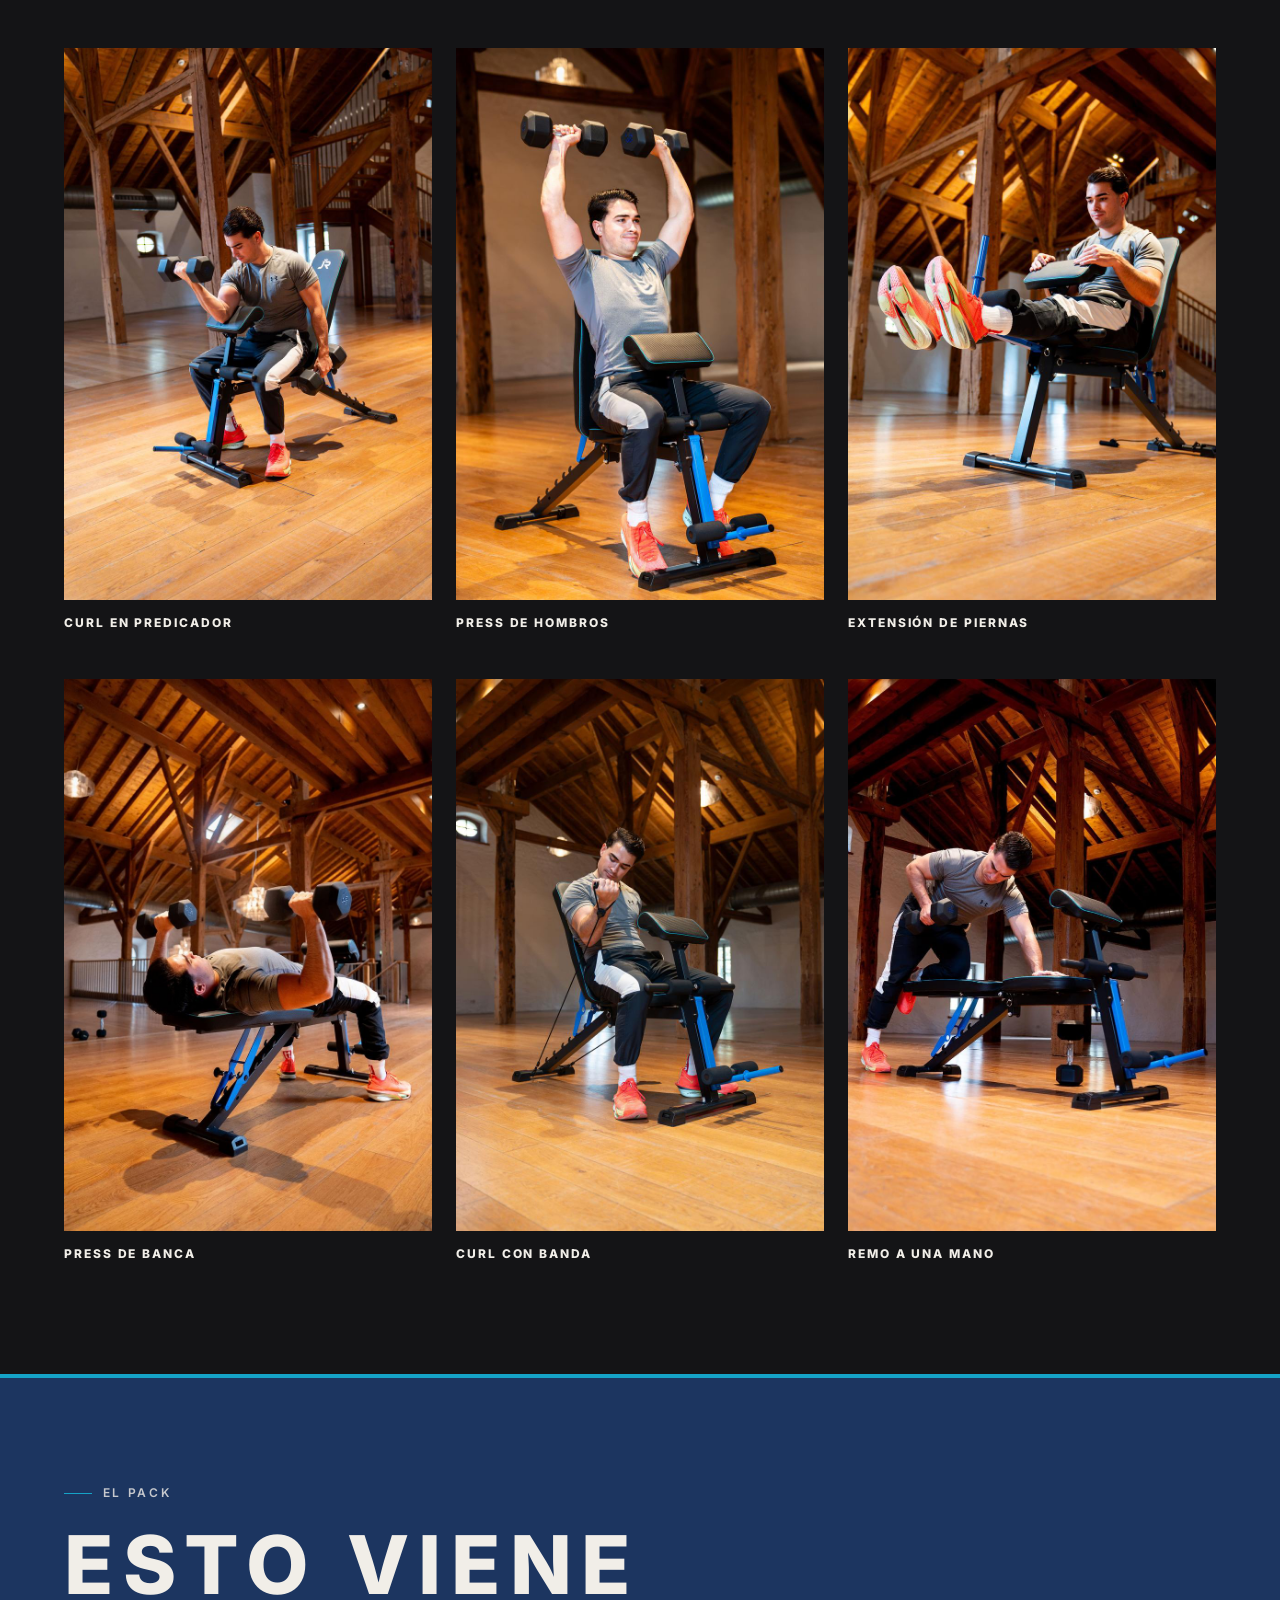
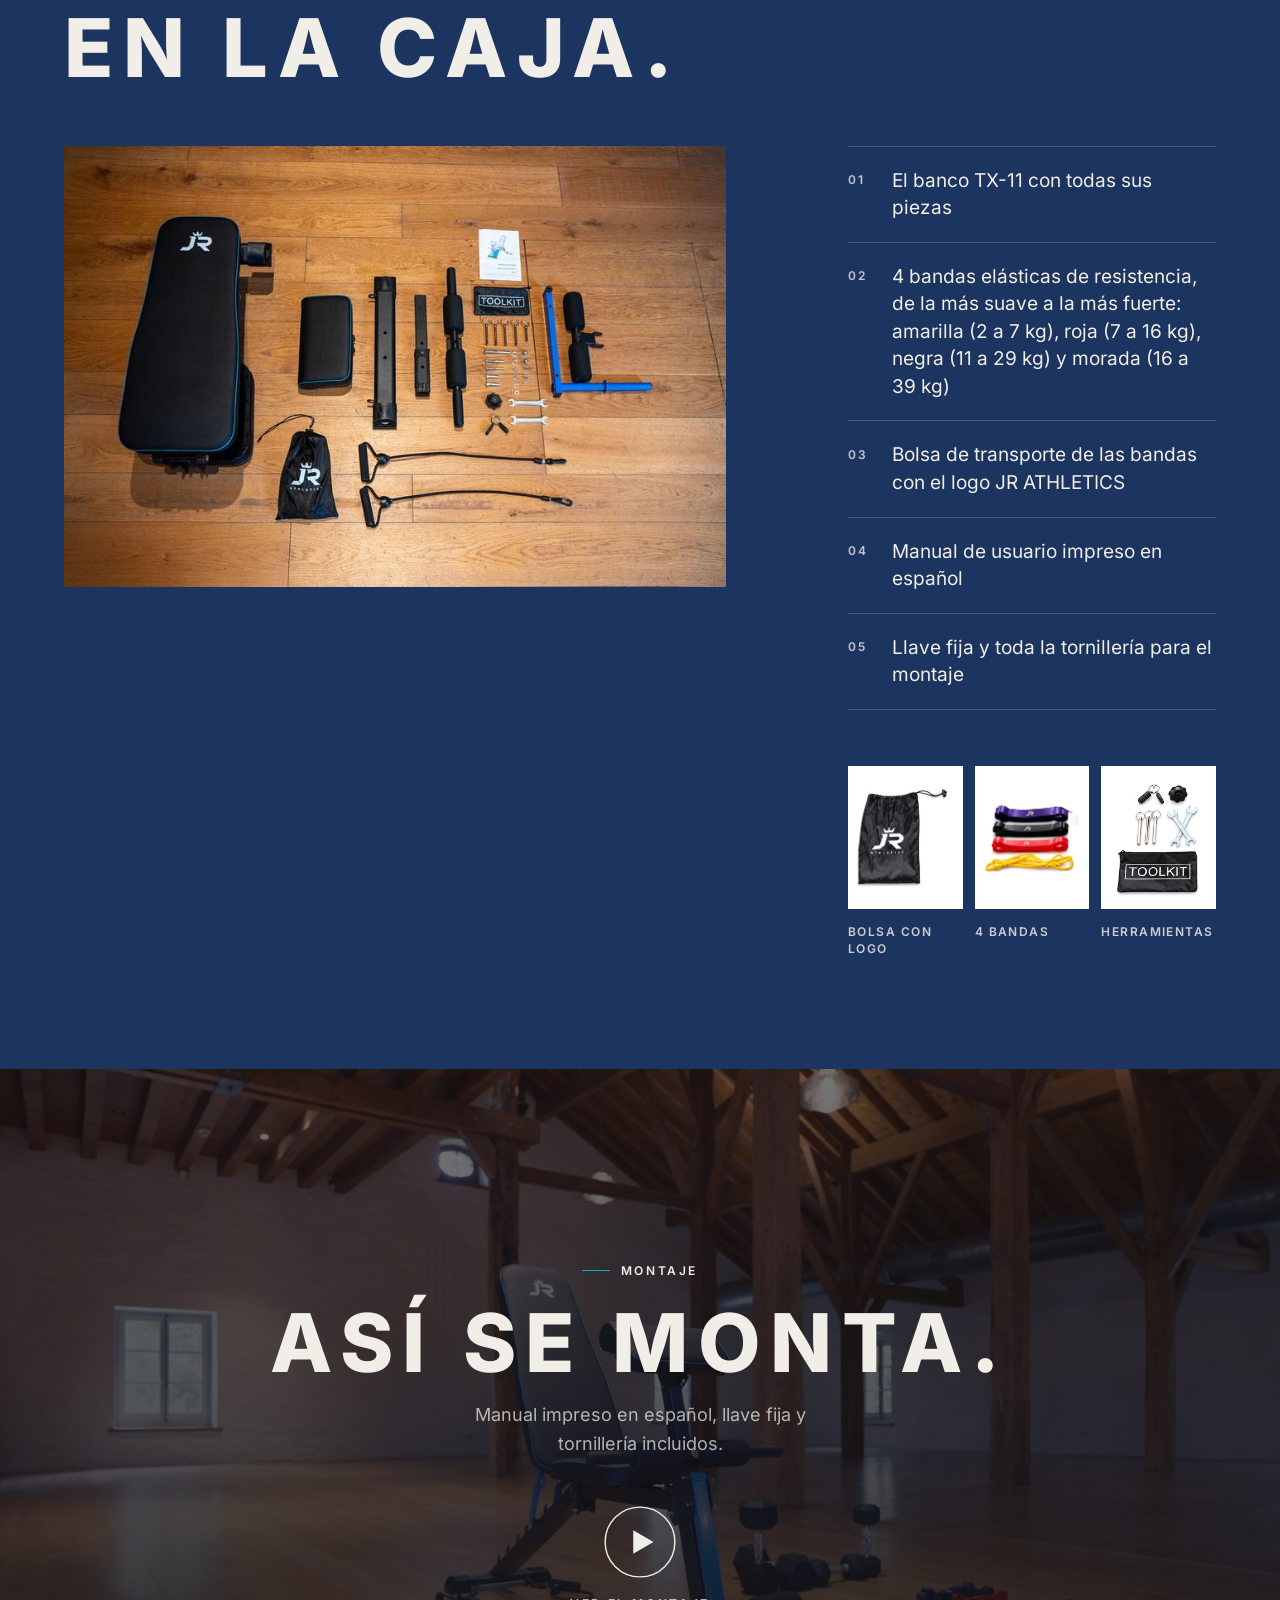
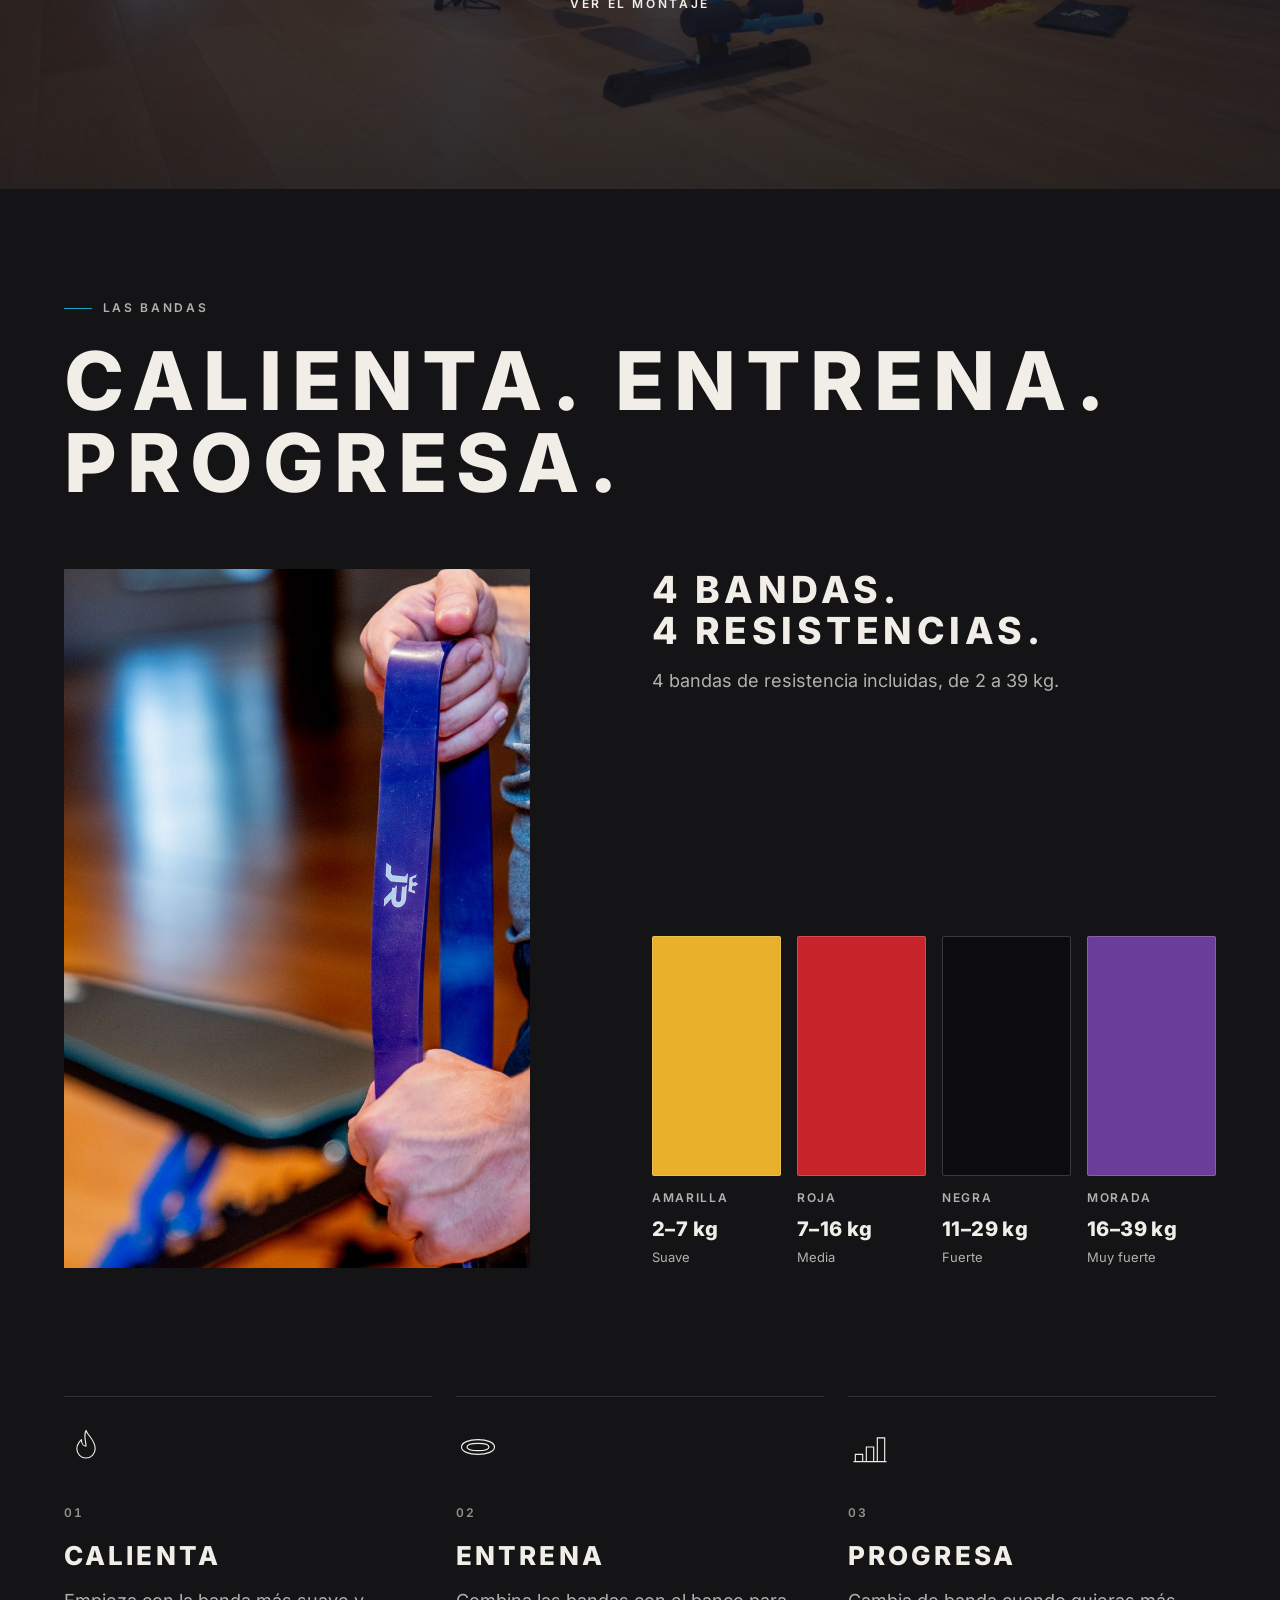
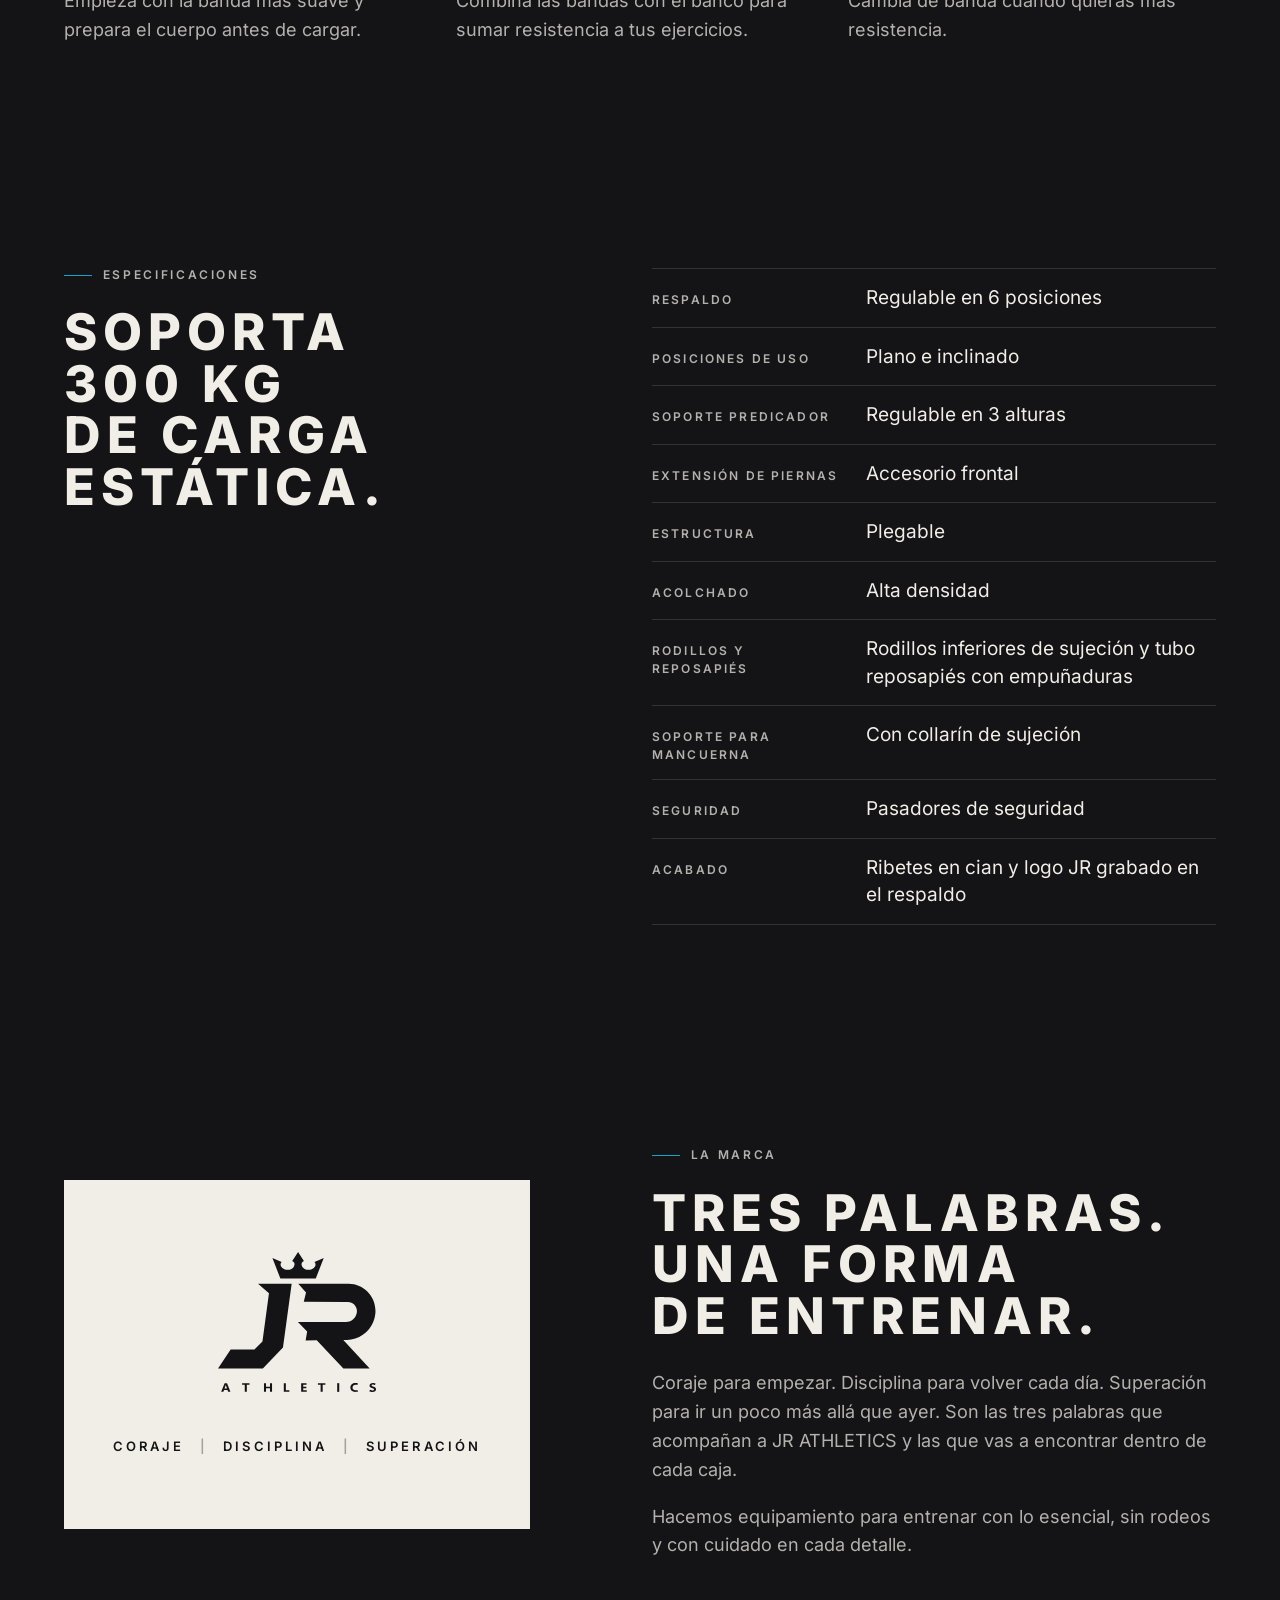
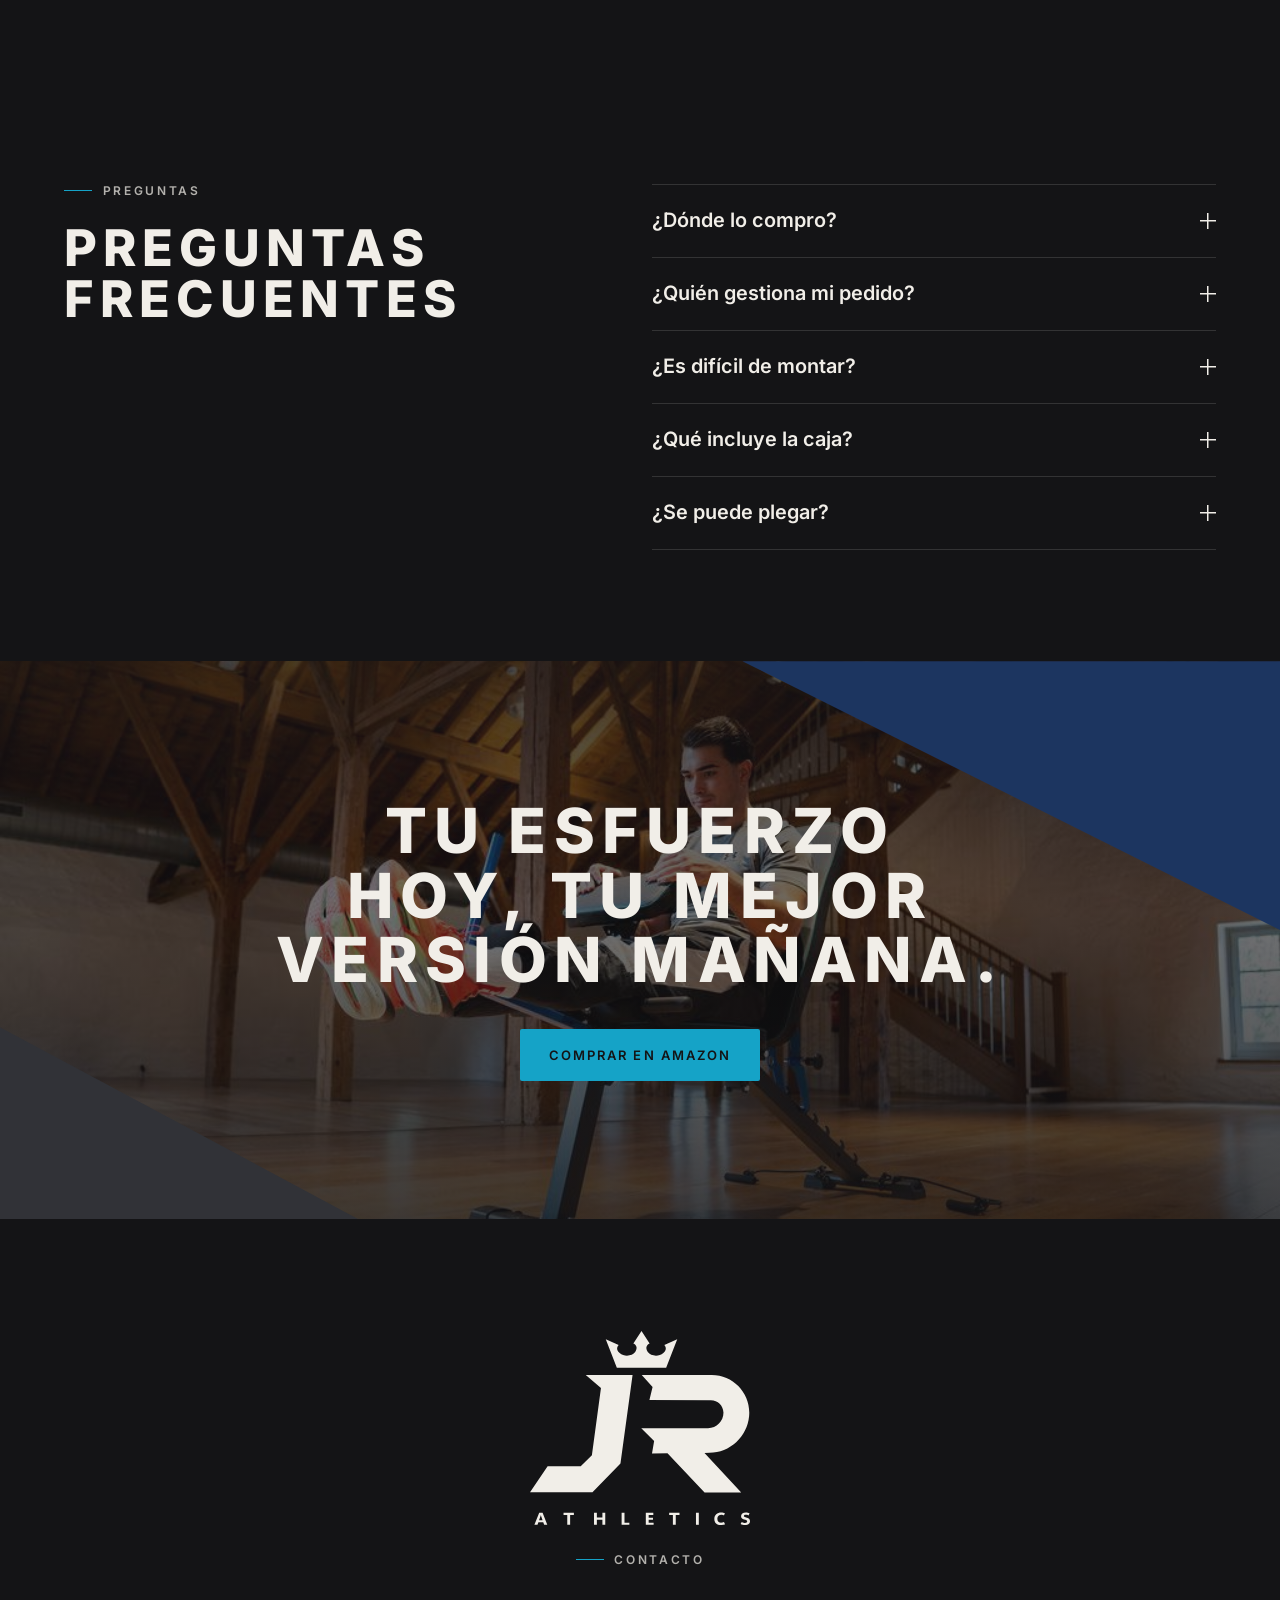
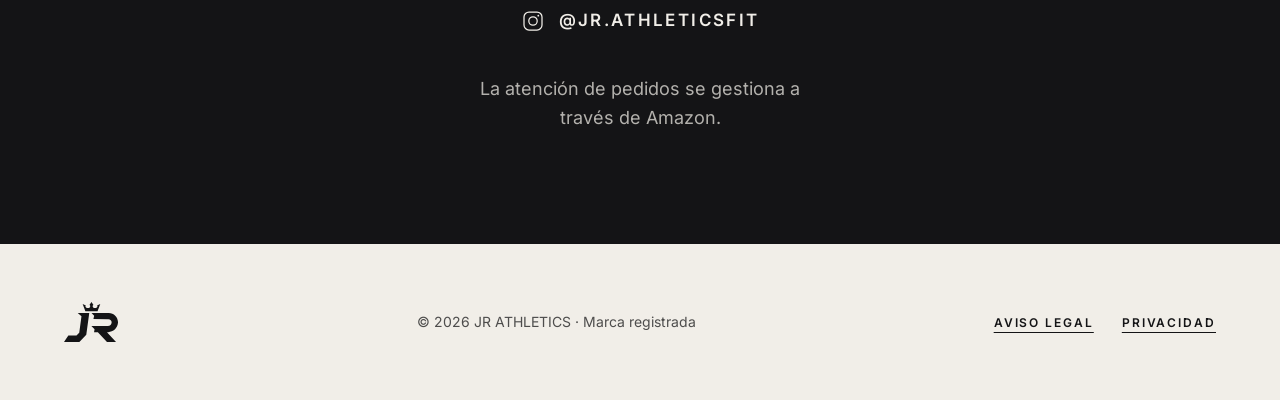
==== commit f45e6168: "Web más corta: vídeo de montaje tras El pack y secciones finales más compactas - Montaje sube justo " ====
--- a/index.html
+++ b/index.html
@@ -102,6 +102,7 @@
       <ul class="nav-list">
         <li><a href="#tx11">El banco</a></li>
         <li><a href="#pack">El pack</a></li>
+        <li><a href="#montaje">Montaje</a></li>
         <li><a href="#entrena">Entrena</a></li>
         <li><a href="#marca">La marca</a></li>
         <li><a href="#contacto">Contacto</a></li>
@@ -518,163 +519,8 @@
 
 
   <!-- =====================================================================
-       9. LAS BANDAS
-       La resistencia de cada banda (en kg) y su orden salen de main.js (DATOS.bandas).
-       PENDIENTE: material de las bandas (no se muestra).
-       ===================================================================== -->
-  <section class="bands section" id="bandas" aria-labelledby="bandas-titulo">
-    <div class="container">
-      <header class="section-head reveal">
-        <p class="eyebrow">Las bandas</p>
-        <h2 class="h2" id="bandas-titulo">Calienta. Entrena. Progresa.</h2>
-      </header>
-
-      <div class="grid bands-layout">
-        <div class="bands-head reveal">
-          <h3 class="h3"><span data-cifra="bandas">4</span>&nbsp;bandas. <span data-cifra="bandas">4</span>&nbsp;resistencias.</h3>
-          <p class="bands-note"><span data-cifra="bandas">4</span>&nbsp;bandas de resistencia incluidas, de 2 a 39&nbsp;kg.</p>
-        </div>
-        <!-- Foto real de la banda morada con el logo JR (Resistance_Bands_Detail_04, recortada sin el logo del pantalón) -->
-        <figure class="bands-photo reveal" style="--d: 60ms">
-          <img src="media/bandas/bandas-mano-800.jpg"
-               srcset="media/bandas/bandas-mano-800.jpg 800w, media/bandas/bandas-mano.jpg 1200w, media/bandas/bandas-mano-1600.jpg 1600w"
-               sizes="(min-width: 1024px) 38vw, 100vw" width="1200" height="1800"
-               alt="Manos estirando la banda morada de JR ATHLETICS con el logo JR, con el banco detrás" loading="lazy" decoding="async">
-        </figure>
-        <!-- Se genera desde main.js (DATOS.bandas). -->
-        <ul class="swatches reveal" style="--d: 120ms" data-lista="bandas" role="list"></ul>
-      </div>
-
-      <ol class="steps grid" role="list">
-        <li class="step reveal">
-          <svg class="step-icon" viewBox="0 0 48 48" width="48" height="48" aria-hidden="true" focusable="false">
-            <path d="M24 6c2 6 10 10 10 20a10 10 0 0 1-20 0c0-5 3-8 5-10 0 4 2 7 5 7 0-6-3-10 0-17Z" fill="none" stroke="currentColor" stroke-width="1.25" stroke-linejoin="round"/>
-          </svg>
-          <span class="num">01</span>
-          <h3 class="step-title">Calienta</h3>
-          <p>Empieza con la banda más suave y prepara el cuerpo antes de cargar.</p>
-        </li>
-        <li class="step reveal" style="--d: 100ms">
-          <svg class="step-icon" viewBox="0 0 48 48" width="48" height="48" aria-hidden="true" focusable="false">
-            <path d="M6 24c0-5 8-8 18-8s18 3 18 8-8 8-18 8S6 29 6 24Z" fill="none" stroke="currentColor" stroke-width="1.25"/>
-            <path d="M12 24c0-2.5 5-4 12-4s12 1.5 12 4-5 4-12 4-12-1.5-12-4Z" fill="none" stroke="currentColor" stroke-width="1.25"/>
-          </svg>
-          <span class="num">02</span>
-          <h3 class="step-title">Entrena</h3>
-          <p>Combina las bandas con el banco para sumar resistencia a tus ejercicios.</p>
-        </li>
-        <li class="step reveal" style="--d: 200ms">
-          <svg class="step-icon" viewBox="0 0 48 48" width="48" height="48" aria-hidden="true" focusable="false">
-            <path d="M8 40V32h8v8M20 40V24h8v16M32 40V14h8v26" fill="none" stroke="currentColor" stroke-width="1.25" stroke-linejoin="miter"/>
-            <path d="M6 40h36" fill="none" stroke="currentColor" stroke-width="1.25"/>
-          </svg>
-          <span class="num">03</span>
-          <h3 class="step-title">Progresa</h3>
-          <p>Cambia de banda cuando quieras más resistencia.</p>
-        </li>
-      </ol>
-    </div>
-  </section>
-
-
-  <!-- =====================================================================
-       10. ESPECIFICACIONES — tabla generada desde DATOS.especificaciones (main.js)
-       Las filas sin dato confirmado (valor: null) no se muestran.
-       ===================================================================== -->
-  <section class="specs section" id="especificaciones" aria-labelledby="specs-titulo">
-    <div class="container grid specs-layout">
-      <header class="section-head specs-head reveal">
-        <p class="eyebrow">Especificaciones</p>
-        <h2 class="h2" id="specs-titulo">Soporta <span data-cifra="carga">300</span>&nbsp;kg de carga estática.</h2>
-      </header>
-      <div class="specs-table-wrap reveal" style="--d: 120ms">
-        <table class="spec-table">
-          <caption class="sr-only">Especificaciones del banco de musculación regulable TX-11</caption>
-          <tbody data-lista="especificaciones"></tbody>
-        </table>
-        <!-- PENDIENTE: medidas, peso del producto, peso máximo de usuario y garantía.
-             Están en DATOS.especificaciones con valor null y no se muestran. -->
-      </div>
-    </div>
-  </section>
-
-
-  <!-- =====================================================================
-       11. LA MARCA
-       ===================================================================== -->
-  <section class="brand section" id="marca" aria-labelledby="marca-titulo">
-    <div class="container grid brand-layout">
-      <!-- La tarjeta de la marca: logo oficial en negro sobre crema, como la tarjeta de la caja.
-           PENDIENTE (opcional): si prefieres una foto, media/marca/tarjeta-lema.jpg -->
-      <figure class="brand-card reveal">
-        <img src="media/logo/jr-logo-negro.svg" alt="Logo de JR ATHLETICS" width="1805" height="1590" loading="lazy" decoding="async">
-        <figcaption class="brand-card-motto">Coraje <span aria-hidden="true">|</span> Disciplina <span aria-hidden="true">|</span> Superación</figcaption>
-      </figure>
-
-      <div class="brand-copy reveal" style="--d: 120ms">
-        <p class="eyebrow">La marca</p>
-        <h2 class="h2 h2--side" id="marca-titulo">Tres palabras. Una forma de entrenar.</h2>
-        <!-- BORRADOR: lo reescribe Javier -->
-        <p>Coraje para empezar. Disciplina para volver cada día. Superación para ir un poco más allá que ayer. Son las tres palabras que acompañan a JR ATHLETICS y las que vas a encontrar dentro de cada caja.</p>
-        <p>Hacemos equipamiento para entrenar con lo esencial, sin rodeos y con cuidado en cada detalle.</p>
-        <!-- /BORRADOR -->
-        <p class="closing">Tu esfuerzo hoy, tu mejor versión mañana.</p>
-      </div>
-    </div>
-  </section>
-
-
-  <!-- =====================================================================
-       12. PREGUNTAS FRECUENTES (acordeón nativo y accesible)
-       ===================================================================== -->
-  <section class="faq section" id="preguntas" aria-labelledby="faq-titulo">
-    <div class="container grid faq-layout">
-      <header class="section-head faq-head reveal">
-        <p class="eyebrow">Preguntas</p>
-        <h2 class="h2 h2--side" id="faq-titulo">Preguntas frecuentes</h2>
-      </header>
-
-      <div class="faq-list reveal" style="--d: 120ms">
-        <details class="faq-item">
-          <summary>¿Dónde lo compro?</summary>
-          <div class="faq-answer">
-            <p>En Amazon España.
-              <!-- ENLACE DE AMAZON: si cambia, actualízalo aquí y en main.js (DATOS.enlaces.amazon) -->
-              <a href="https://www.amazon.es/dp/B0HGLFN5TQ" target="_blank" rel="noopener noreferrer" data-amazon data-cta="faq">Ir a la ficha en Amazon<span class="sr-only"> (se abre en una pestaña nueva)</span></a>.</p>
-          </div>
-        </details>
-        <details class="faq-item">
-          <summary>¿Quién gestiona mi pedido?</summary>
-          <div class="faq-answer">
-            <p>Amazon. El envío, el seguimiento y las devoluciones se gestionan desde tu pedido en Amazon.</p>
-          </div>
-        </details>
-        <details class="faq-item">
-          <summary>¿Es difícil de montar?</summary>
-          <div class="faq-answer">
-            <p>En la caja tienes el manual de usuario impreso en español, la llave fija y toda la tornillería para el montaje.</p>
-          </div>
-        </details>
-        <details class="faq-item">
-          <summary>¿Qué incluye la caja?</summary>
-          <div class="faq-answer">
-            <!-- Se genera desde main.js (DATOS.pack). -->
-            <ul class="faq-pack" data-lista="pack"></ul>
-          </div>
-        </details>
-        <details class="faq-item">
-          <summary>¿Se puede plegar?</summary>
-          <div class="faq-answer">
-            <p>Sí. La estructura es plegable.</p>
-          </div>
-        </details>
-      </div>
-    </div>
-  </section>
-
-
-  <!-- =====================================================================
-       12b. MONTAJE — vídeo del montaje en cámara rápida
+       8b. MONTAJE — vídeo del montaje en cámara rápida (justo después de lo que
+       viene en la caja, para que se vea sin llegar al final de la página)
        De fondo, un bucle sin sonido (montaje-loop.mp4) que solo se reproduce en
        pantalla. El botón "Ver el montaje" lo abre entero y con sonido (montaje.mp4).
        Sin vídeo, se ve la foto del banco ya montado.
@@ -711,6 +557,164 @@
 
 
   <!-- =====================================================================
+       9. LAS BANDAS
+       La resistencia de cada banda (en kg) y su orden salen de main.js (DATOS.bandas).
+       PENDIENTE: material de las bandas (no se muestra).
+       ===================================================================== -->
+  <section class="bands section" id="bandas" aria-labelledby="bandas-titulo">
+    <div class="container">
+      <header class="section-head reveal">
+        <p class="eyebrow">Las bandas</p>
+        <h2 class="h2" id="bandas-titulo">Calienta. Entrena. Progresa.</h2>
+      </header>
+
+      <div class="grid bands-layout">
+        <div class="bands-head reveal">
+          <h3 class="h3"><span data-cifra="bandas">4</span>&nbsp;bandas. <span data-cifra="bandas">4</span>&nbsp;resistencias.</h3>
+          <p class="bands-note"><span data-cifra="bandas">4</span>&nbsp;bandas de resistencia incluidas, de 2 a 39&nbsp;kg.</p>
+        </div>
+        <!-- Foto real de la banda morada con el logo JR (Resistance_Bands_Detail_04, recortada sin el logo del pantalón) -->
+        <figure class="bands-photo reveal" style="--d: 60ms">
+          <img src="media/bandas/bandas-mano-800.jpg"
+               srcset="media/bandas/bandas-mano-800.jpg 800w, media/bandas/bandas-mano.jpg 1200w, media/bandas/bandas-mano-1600.jpg 1600w"
+               sizes="(min-width: 1024px) 38vw, 100vw" width="1200" height="1800"
+               alt="Manos estirando la banda morada de JR ATHLETICS con el logo JR, con el banco detrás" loading="lazy" decoding="async">
+        </figure>
+        <!-- Se genera desde main.js (DATOS.bandas). -->
+        <ul class="swatches reveal" style="--d: 120ms" data-lista="bandas" role="list"></ul>
+      </div>
+
+      <ol class="steps grid" role="list">
+        <li class="step reveal">
+          <svg class="step-icon" viewBox="0 0 48 48" width="48" height="48" aria-hidden="true" focusable="false">
+            <path d="M24 6c2 6 10 10 10 20a10 10 0 0 1-20 0c0-5 3-8 5-10 0 4 2 7 5 7 0-6-3-10 0-17Z" fill="none" stroke="currentColor" stroke-width="1.25" stroke-linejoin="round"/>
+          </svg>
+          <span class="num">01</span>
+          <h3 class="step-title">Calienta</h3>
+          <p>Empieza con la banda más suave y prepara el cuerpo antes de cargar.</p>
+        </li>
+        <li class="step reveal" style="--d: 100ms">
+          <svg class="step-icon" viewBox="0 0 48 48" width="48" height="48" aria-hidden="true" focusable="false">
+            <path d="M6 24c0-5 8-8 18-8s18 3 18 8-8 8-18 8S6 29 6 24Z" fill="none" stroke="currentColor" stroke-width="1.25"/>
+            <path d="M12 24c0-2.5 5-4 12-4s12 1.5 12 4-5 4-12 4-12-1.5-12-4Z" fill="none" stroke="currentColor" stroke-width="1.25"/>
+          </svg>
+          <span class="num">02</span>
+          <h3 class="step-title">Entrena</h3>
+          <p>Combina las bandas con el banco para sumar resistencia a tus ejercicios.</p>
+        </li>
+        <li class="step reveal" style="--d: 200ms">
+          <svg class="step-icon" viewBox="0 0 48 48" width="48" height="48" aria-hidden="true" focusable="false">
+            <path d="M8 40V32h8v8M20 40V24h8v16M32 40V14h8v26" fill="none" stroke="currentColor" stroke-width="1.25" stroke-linejoin="miter"/>
+            <path d="M6 40h36" fill="none" stroke="currentColor" stroke-width="1.25"/>
+          </svg>
+          <span class="num">03</span>
+          <h3 class="step-title">Progresa</h3>
+          <p>Cambia de banda cuando quieras más resistencia.</p>
+        </li>
+      </ol>
+    </div>
+  </section>
+
+
+  <!-- =====================================================================
+       10. ESPECIFICACIONES — tabla generada desde DATOS.especificaciones (main.js)
+       Las filas sin dato confirmado (valor: null) no se muestran.
+       ===================================================================== -->
+  <section class="specs section" id="especificaciones" aria-labelledby="specs-titulo">
+    <div class="container grid specs-layout">
+      <header class="section-head specs-head reveal">
+        <p class="eyebrow">Especificaciones</p>
+        <h2 class="h2 h2--side" id="specs-titulo">Soporta <span data-cifra="carga">300</span>&nbsp;kg de carga estática.</h2>
+      </header>
+      <div class="specs-table-wrap reveal" style="--d: 120ms">
+        <table class="spec-table">
+          <caption class="sr-only">Especificaciones del banco de musculación regulable TX-11</caption>
+          <tbody data-lista="especificaciones"></tbody>
+        </table>
+        <!-- PENDIENTE: medidas, peso del producto, peso máximo de usuario y garantía.
+             Están en DATOS.especificaciones con valor null y no se muestran. -->
+      </div>
+    </div>
+  </section>
+
+
+  <!-- =====================================================================
+       11. LA MARCA
+       ===================================================================== -->
+  <section class="brand section" id="marca" aria-labelledby="marca-titulo">
+    <div class="container grid brand-layout">
+      <!-- La tarjeta de la marca: logo oficial en negro sobre crema, como la tarjeta de la caja.
+           PENDIENTE (opcional): si prefieres una foto, media/marca/tarjeta-lema.jpg -->
+      <figure class="brand-card reveal">
+        <img src="media/logo/jr-logo-negro.svg" alt="Logo de JR ATHLETICS" width="1805" height="1590" loading="lazy" decoding="async">
+        <figcaption class="brand-card-motto">Coraje <span aria-hidden="true">|</span> Disciplina <span aria-hidden="true">|</span> Superación</figcaption>
+      </figure>
+
+      <div class="brand-copy reveal" style="--d: 120ms">
+        <p class="eyebrow">La marca</p>
+        <h2 class="h2 h2--side" id="marca-titulo">Tres palabras. Una forma de entrenar.</h2>
+        <!-- BORRADOR: lo reescribe Javier -->
+        <p>Coraje para empezar. Disciplina para volver cada día. Superación para ir un poco más allá que ayer. Son las tres palabras que acompañan a JR ATHLETICS y las que vas a encontrar dentro de cada caja.</p>
+        <p>Hacemos equipamiento para entrenar con lo esencial, sin rodeos y con cuidado en cada detalle.</p>
+        <!-- /BORRADOR -->
+        <!-- El lema "Tu esfuerzo hoy, tu mejor versión mañana." está en la llamada final (no se repite aquí) -->
+      </div>
+    </div>
+  </section>
+
+
+  <!-- =====================================================================
+       12. PREGUNTAS FRECUENTES (acordeón nativo y accesible)
+       ===================================================================== -->
+  <section class="faq section" id="preguntas" aria-labelledby="faq-titulo">
+    <div class="container grid faq-layout">
+      <header class="section-head faq-head reveal">
+        <p class="eyebrow">Preguntas</p>
+        <h2 class="h2 h2--side" id="faq-titulo">Preguntas frecuentes</h2>
+      </header>
+
+      <div class="faq-list reveal" style="--d: 120ms">
+        <details class="faq-item">
+          <summary>¿Dónde lo compro?</summary>
+          <div class="faq-answer">
+            <p>En Amazon España.
+              <!-- ENLACE DE AMAZON: si cambia, actualízalo aquí y en main.js (DATOS.enlaces.amazon) -->
+              <a href="https://www.amazon.es/dp/B0HGLFN5TQ" target="_blank" rel="noopener noreferrer" data-amazon data-cta="faq">Ir a la ficha en Amazon<span class="sr-only"> (se abre en una pestaña nueva)</span></a>.</p>
+          </div>
+        </details>
+        <details class="faq-item">
+          <summary>¿Quién gestiona mi pedido?</summary>
+          <div class="faq-answer">
+            <p>Amazon. El envío, el seguimiento y las devoluciones se gestionan desde tu pedido en Amazon.</p>
+          </div>
+        </details>
+        <details class="faq-item">
+          <summary>¿Es difícil de montar?</summary>
+          <div class="faq-answer">
+            <p>En la caja tienes el manual de usuario impreso en español, la llave fija y toda la tornillería para el montaje.</p>
+            <!-- Abre el vídeo del montaje (solo aparece si el vídeo está disponible) -->
+            <button class="faq-video" type="button" aria-haspopup="dialog" data-film-open="montaje" hidden>Ver el vídeo del montaje</button>
+          </div>
+        </details>
+        <details class="faq-item">
+          <summary>¿Qué incluye la caja?</summary>
+          <div class="faq-answer">
+            <!-- Se genera desde main.js (DATOS.pack). -->
+            <ul class="faq-pack" data-lista="pack"></ul>
+          </div>
+        </details>
+        <details class="faq-item">
+          <summary>¿Se puede plegar?</summary>
+          <div class="faq-answer">
+            <p>Sí. La estructura es plegable.</p>
+          </div>
+        </details>
+      </div>
+    </div>
+  </section>
+
+
+  <!-- =====================================================================
        13. LLAMADA FINAL
        ===================================================================== -->
   <section class="final" id="comprar" aria-labelledby="final-titulo">
--- a/styles.css
+++ b/styles.css
@@ -71,7 +71,7 @@
   --gutter: 20px;
   --gap: 16px;
   --max: 1312px;
-  --section-y: clamp(88px, 48px + 7vw, 160px);
+  --section-y: clamp(72px, 40px + 5.6vw, 136px);
   --header-h: 64px;
 
   /* Movimiento */
@@ -1212,13 +1212,13 @@
 .specs-head { grid-column: 1 / -1; }
 .specs-table-wrap { grid-column: 1 / -1; }
 @media (min-width: 1024px) {
-  .specs-head { grid-column: 1 / span 6; margin-bottom: 0; }
-  .specs-table-wrap { grid-column: 8 / -1; }
+  .specs-head { grid-column: 1 / span 5; margin-bottom: 0; }
+  .specs-table-wrap { grid-column: 7 / -1; }
 }
 .spec-table { width: 100%; border-collapse: collapse; }
 .spec-table th,
 .spec-table td {
-  padding: 22px 0;
+  padding: 15px 0;
   border-bottom: 1px solid var(--line);
   text-align: left;
   vertical-align: baseline;
@@ -1226,7 +1226,7 @@
 .spec-table tr:first-child th,
 .spec-table tr:first-child td { border-top: 1px solid var(--line); }
 .spec-table th {
-  width: 44%;
+  width: 40%;
   padding-right: 20px;
   font-size: var(--fs-label);
   font-weight: 600;
@@ -1236,9 +1236,12 @@
   color: var(--cream-2);
 }
 .spec-table td { font-size: clamp(1rem, 0.95rem + 0.3vw, 1.1875rem); line-height: 1.45; }
+@media (min-width: 1024px) {
+  .spec-table th { width: 38%; }
+}
 
 /* --- 11. La marca --- */
-.brand-layout { row-gap: 48px; align-items: center; }
+.brand-layout { row-gap: 36px; align-items: center; }
 .brand-card {
   grid-column: 1 / -1;
   display: flex;
@@ -1246,7 +1249,7 @@
   align-items: center;
   justify-content: center;
   gap: clamp(24px, 4vw, 44px);
-  aspect-ratio: 4 / 3;
+  aspect-ratio: 16 / 10;
   padding: 24px;
   background: var(--cream);
   color: var(--ink);
@@ -1265,21 +1268,12 @@
 }
 .brand-card-motto span { margin-inline: 0.7em; color: rgba(20, 20, 22, 0.35); }
 .brand-copy { grid-column: 1 / -1; }
-.brand-copy .h2 { margin-bottom: 32px; }
-.brand-copy p:not(.eyebrow):not(.closing) { color: var(--cream-2); max-width: 52ch; }
-.closing {
-  margin: 40px 0 0;
-  padding-top: 28px;
-  border-top: 1px solid var(--line);
-  font-size: clamp(1.0625rem, 0.9rem + 0.8vw, 1.5rem);
-  font-weight: 800;
-  line-height: 1.35;
-  letter-spacing: var(--track-head);
-  text-transform: uppercase;
-}
-@media (min-width: 1024px) {
-  .brand-card { grid-column: 1 / span 6; }
-  .brand-copy { grid-column: 8 / -1; }
+.brand-copy .h2 { margin-bottom: 28px; }
+.brand-copy p:not(.eyebrow) { color: var(--cream-2); max-width: 52ch; }
+.brand-copy p:last-of-type { margin-bottom: 0; }
+@media (min-width: 1024px) {
+  .brand-card { grid-column: 1 / span 5; aspect-ratio: 4 / 3; }
+  .brand-copy { grid-column: 7 / -1; }
 }
 
 /* --- 12. Preguntas frecuentes --- */
@@ -1321,6 +1315,33 @@
 .faq-answer p:last-child { margin-bottom: 0; }
 .faq-answer a { color: var(--cream); text-underline-offset: 4px; }
 .faq-answer a:hover { color: var(--cyan); }
+/* Botón "Ver el vídeo del montaje" dentro de la respuesta: parece un enlace */
+.faq-video {
+  display: inline-flex;
+  align-items: center;
+  gap: 10px;
+  min-height: 44px;
+  padding: 0;
+  border: 0;
+  background: none;
+  cursor: pointer;
+  color: var(--cream);
+  font-weight: 600;
+  text-decoration: underline;
+  text-decoration-thickness: 1px;
+  text-underline-offset: 4px;
+  transition: color 0.3s var(--ease);
+}
+.faq-video::before {
+  content: "";
+  flex: none;
+  width: 0;
+  height: 0;
+  border-style: solid;
+  border-width: 6px 0 6px 10px;
+  border-color: transparent transparent transparent var(--cyan);
+}
+.faq-video:hover { color: var(--cyan); }
 .faq-pack { list-style: none; }
 .faq-pack li { position: relative; padding-left: 22px; }
 .faq-pack li + li { margin-top: 6px; }
@@ -1349,13 +1370,14 @@
   overflow: hidden;
   display: grid;
   place-items: center;
-  min-height: 92vh;
-  min-height: 92svh;
-  padding-block: 120px;
+  min-height: 62vh;
+  min-height: 62svh;
+  padding-block: clamp(80px, 8vw, 112px);
   text-align: center;
 }
 .final-media { position: absolute; inset: 0; z-index: -3; }
-.final-media img { width: 100%; height: 100%; object-fit: cover; object-position: 50% 50%; }
+/* Encuadre algo por encima del centro (40 %): como la franja es baja, así no se corta la cabeza */
+.final-media img { width: 100%; height: 100%; object-fit: cover; object-position: 50% 40%; }
 .final-veil {
   position: absolute;
   inset: 0;
@@ -1364,9 +1386,9 @@
 }
 .final-content { display: flex; flex-direction: column; align-items: center; }
 .final-title {
-  max-width: 15ch;
-  margin: 0 auto 48px;
-  font-size: var(--fs-h2);
+  max-width: 17ch;
+  margin: 0 auto 36px;
+  font-size: clamp(2rem, 1rem + 3.6vw, 4.75rem);
   line-height: 1.04;
   letter-spacing: var(--track-head);
   text-transform: uppercase;
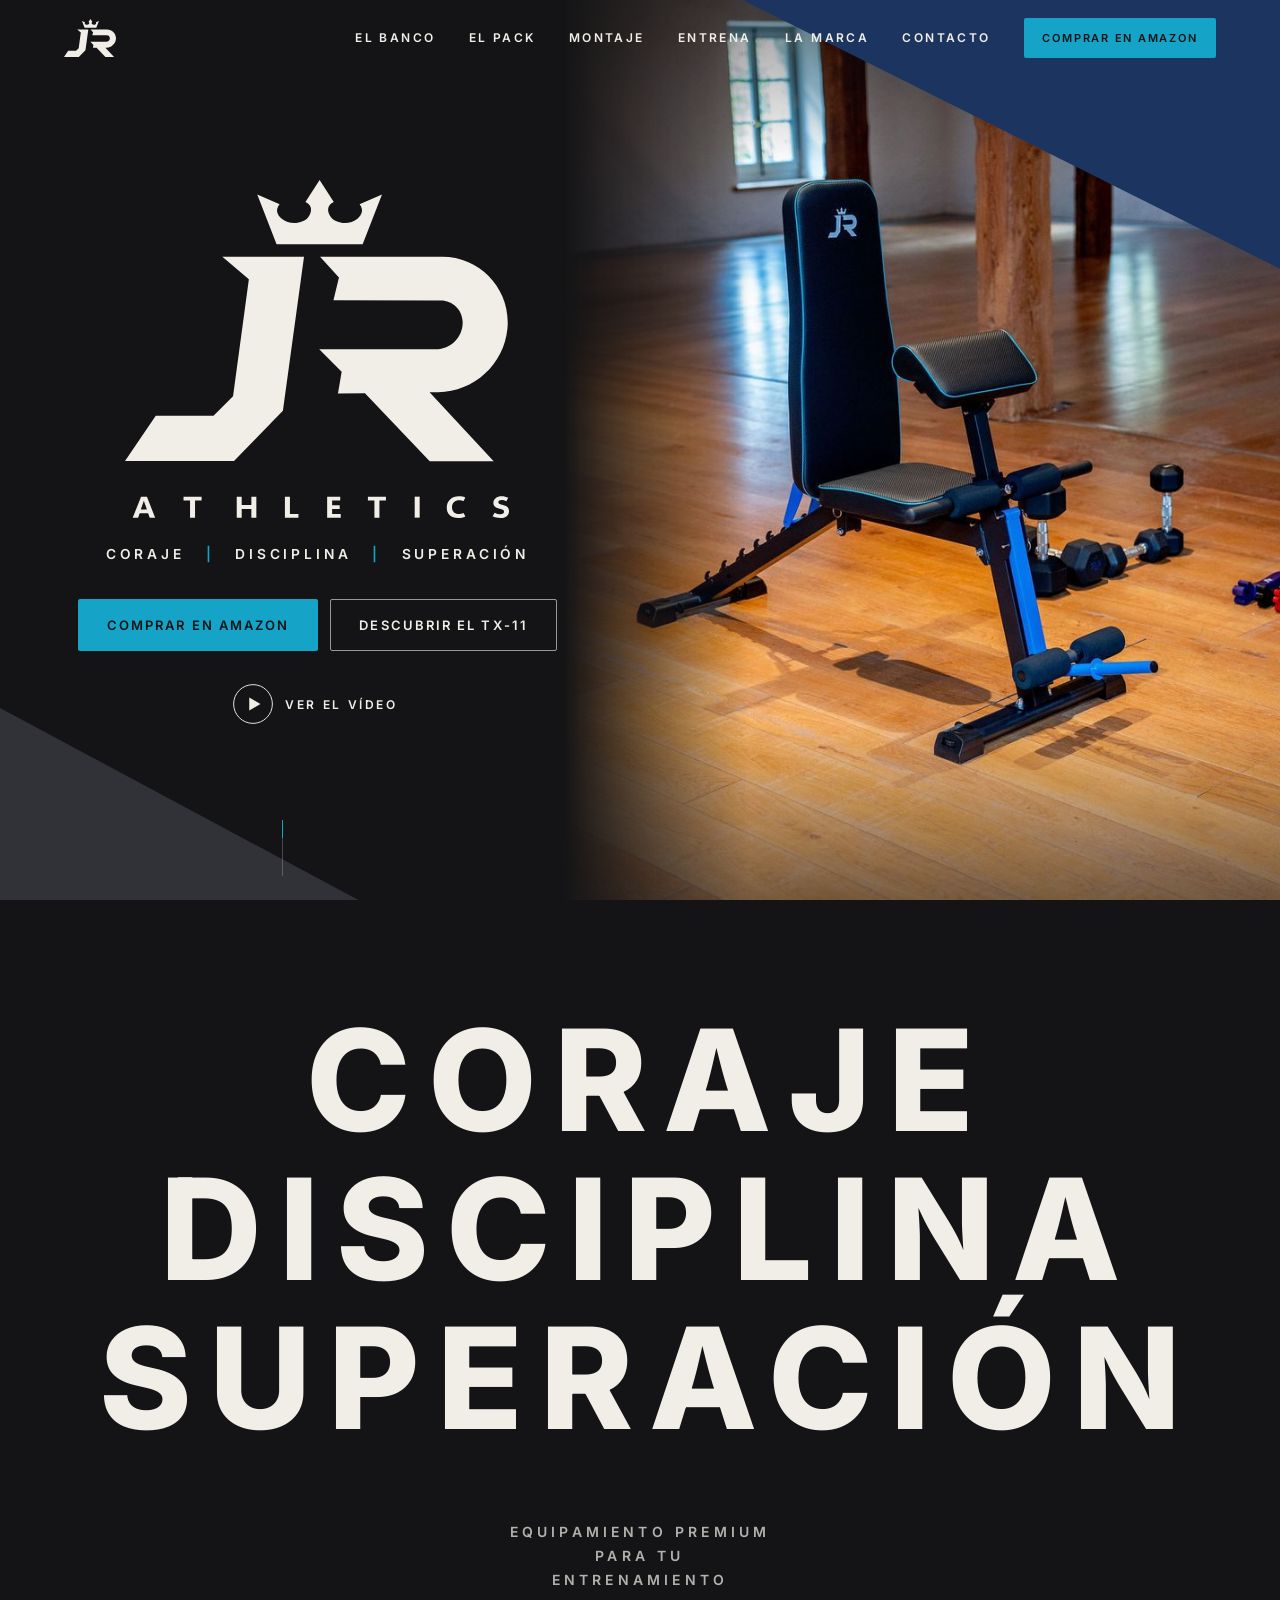
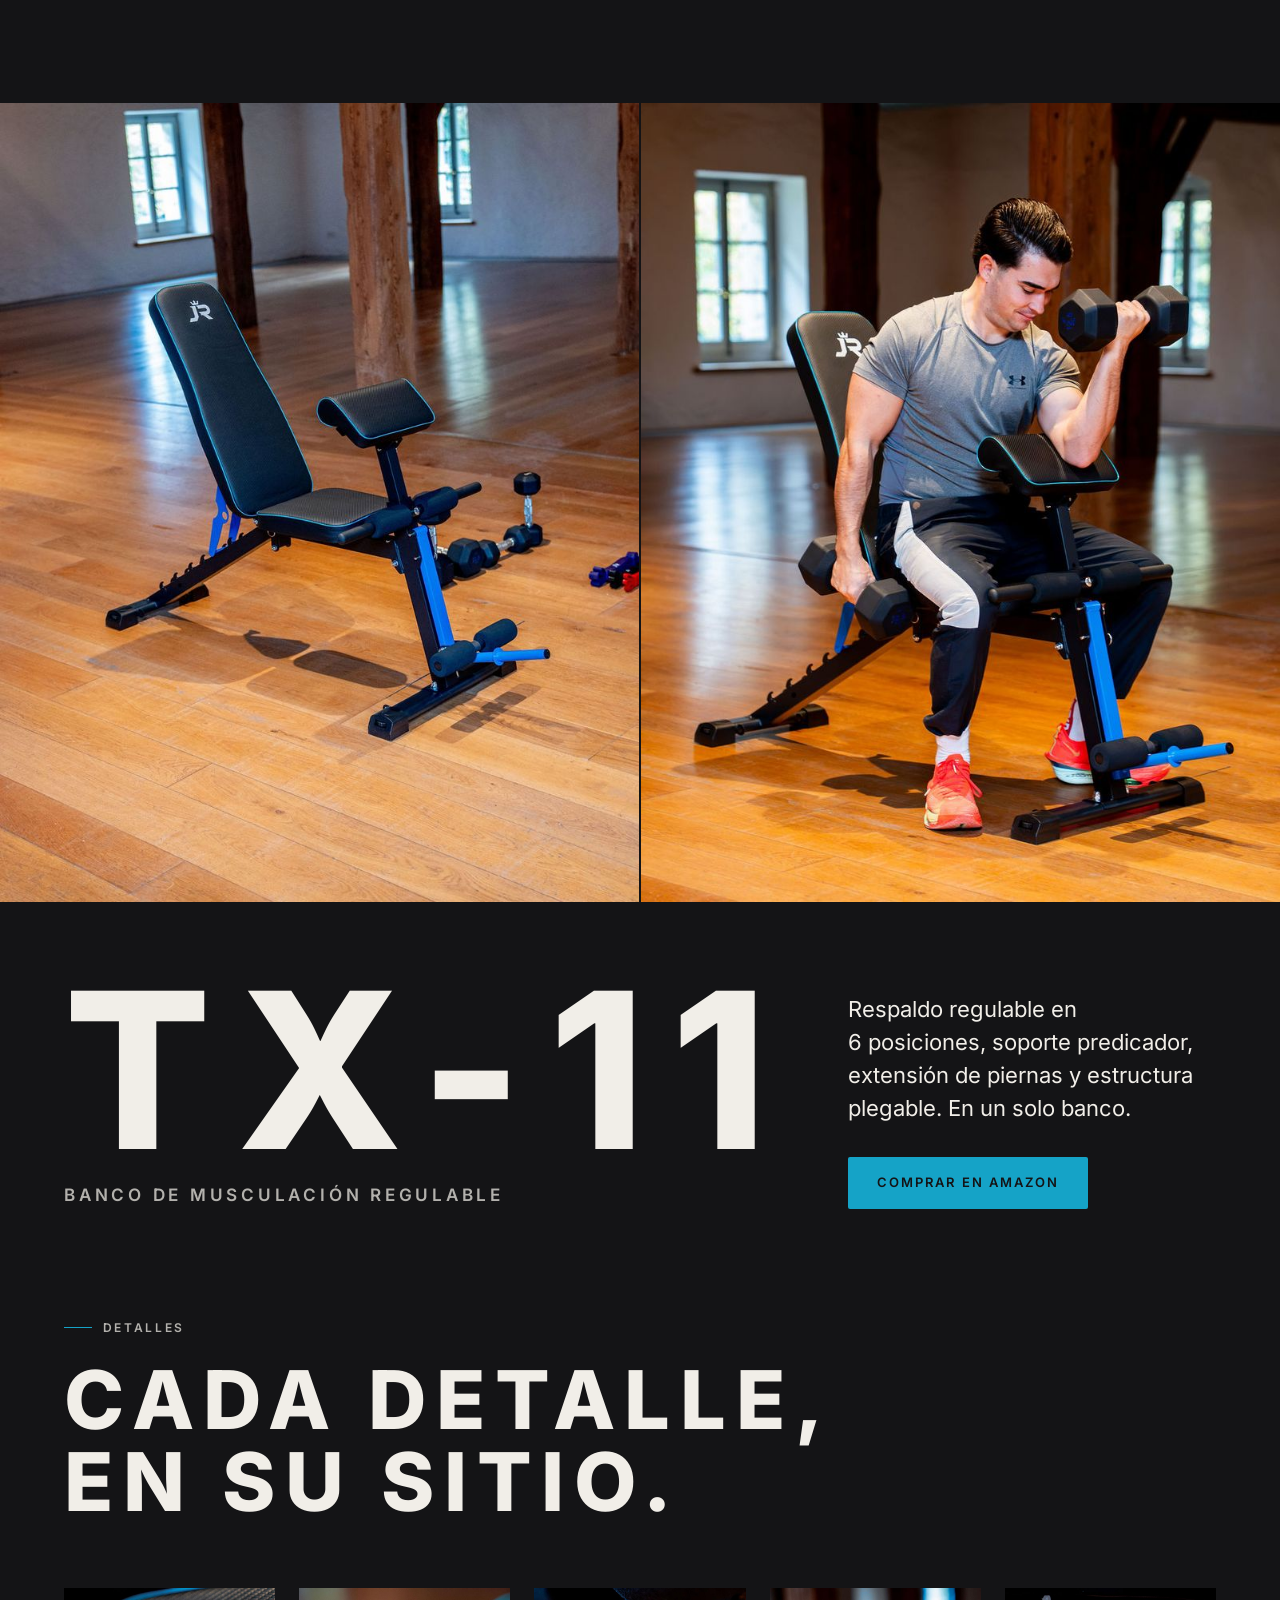
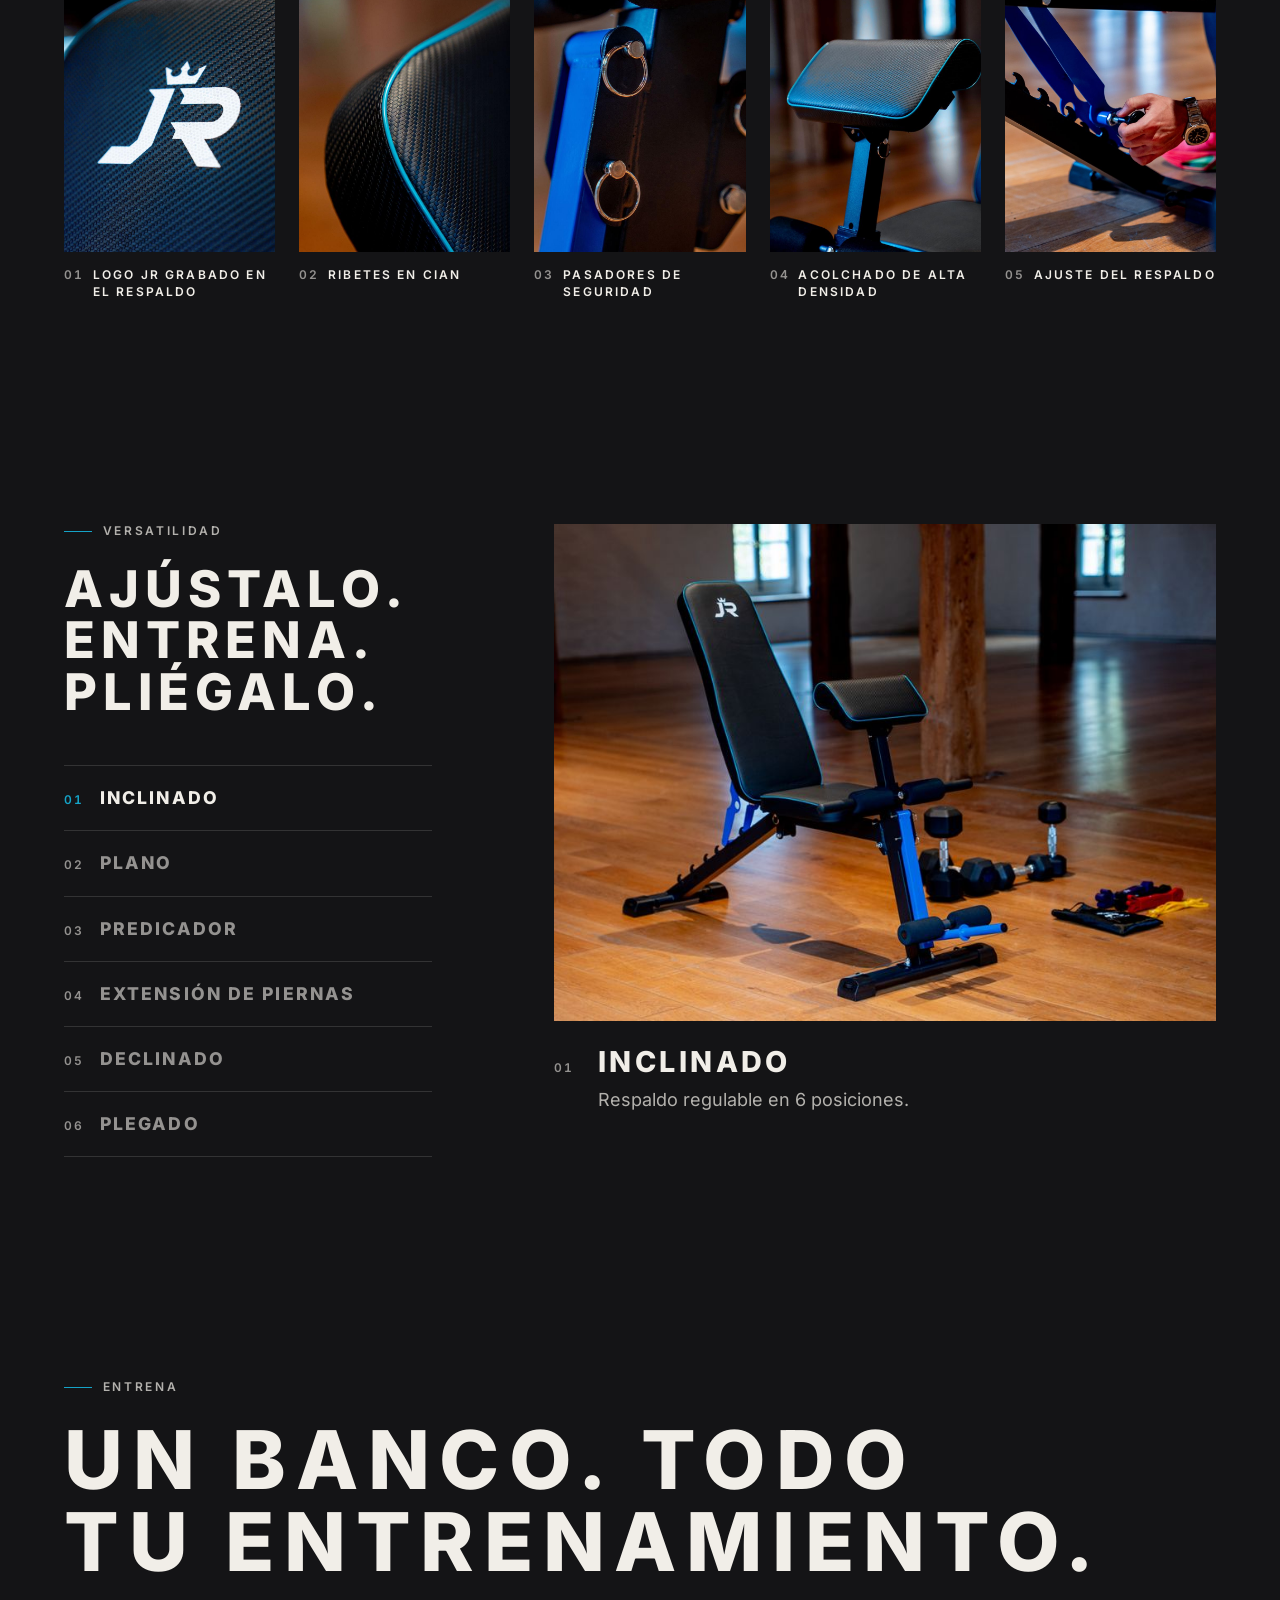
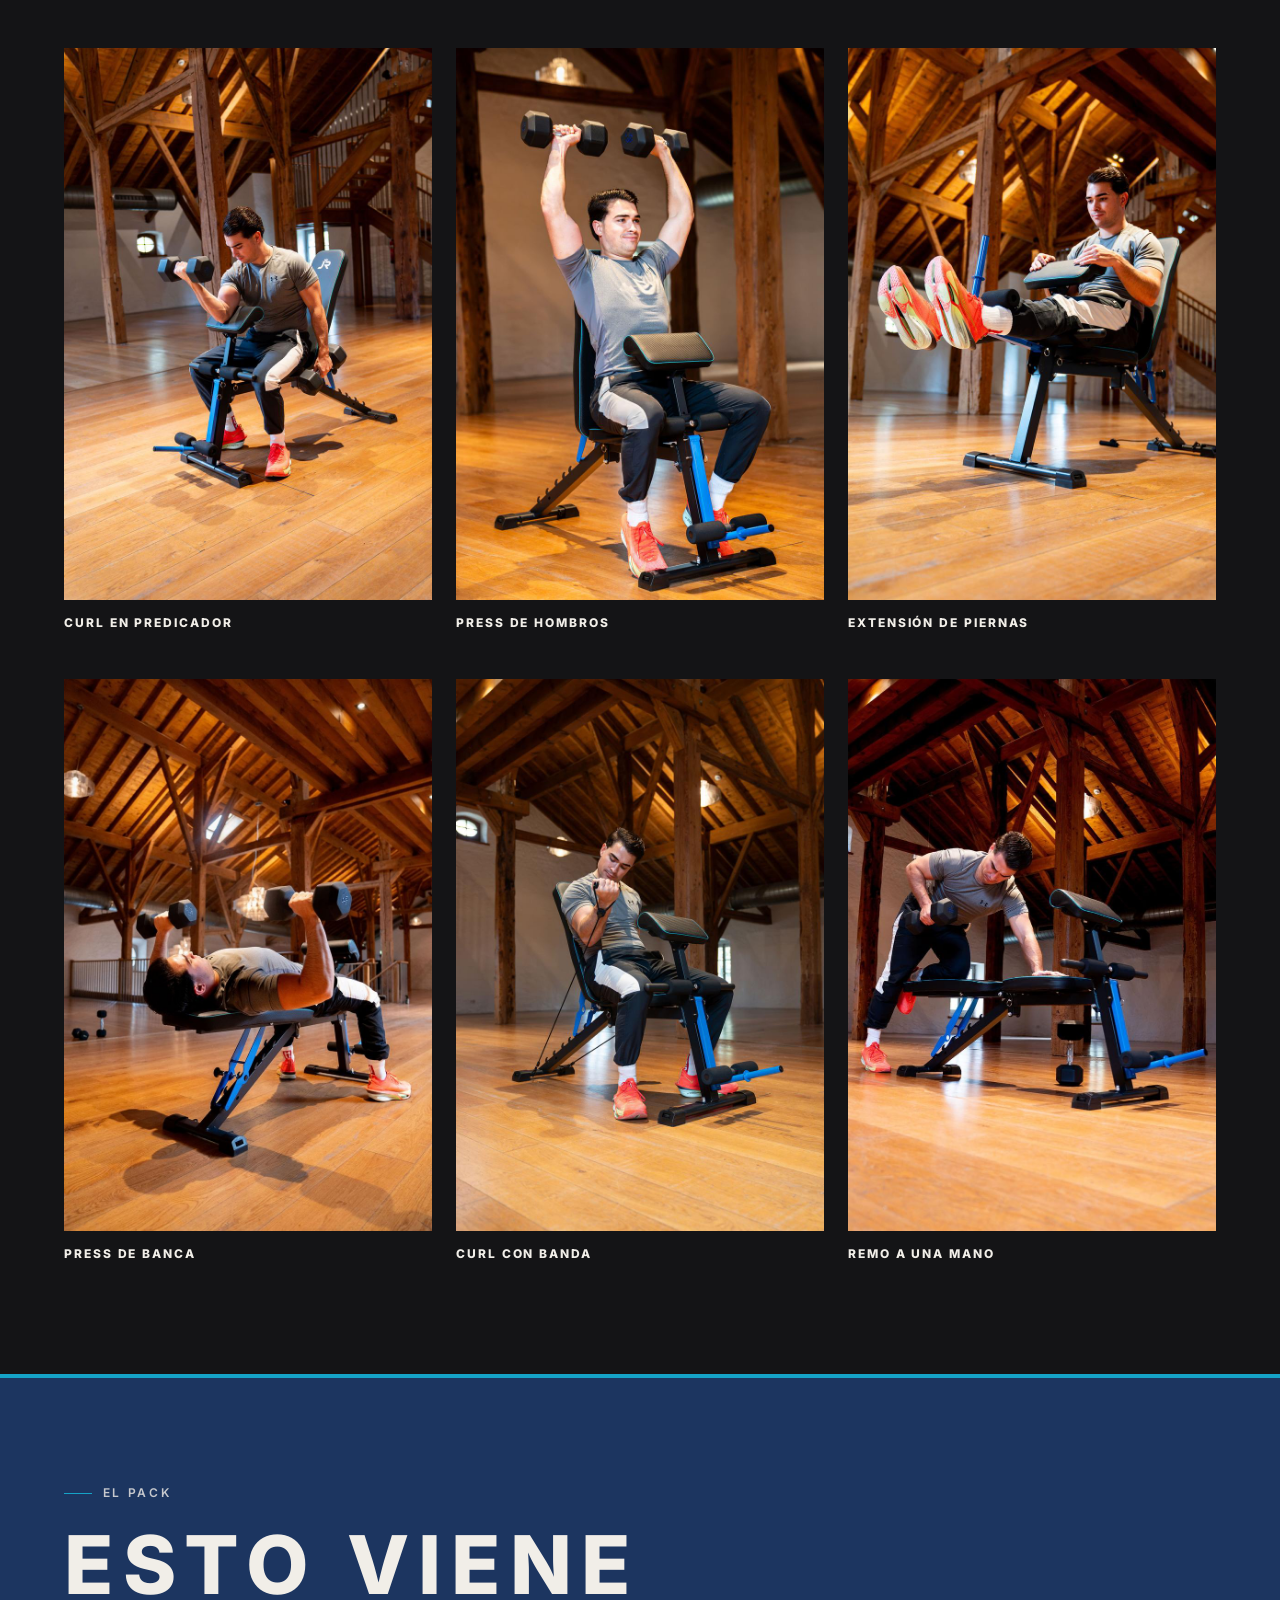
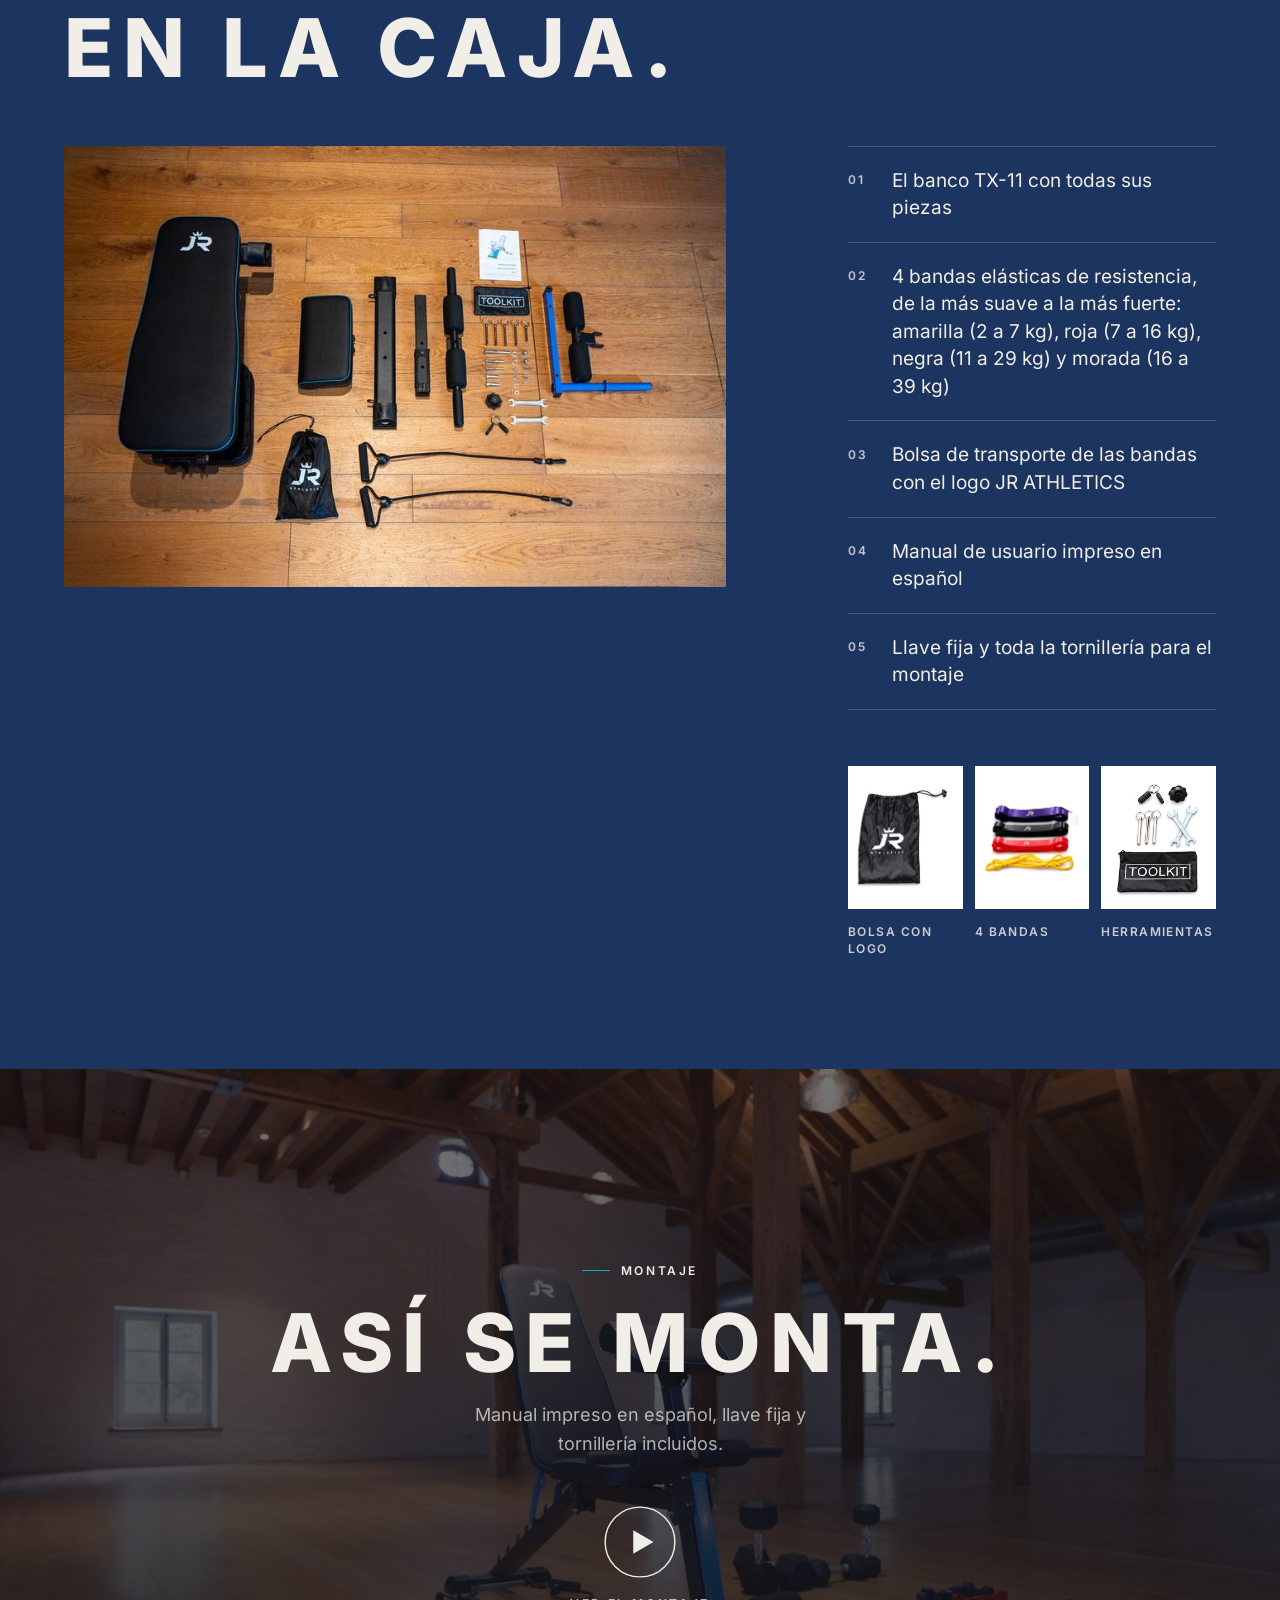
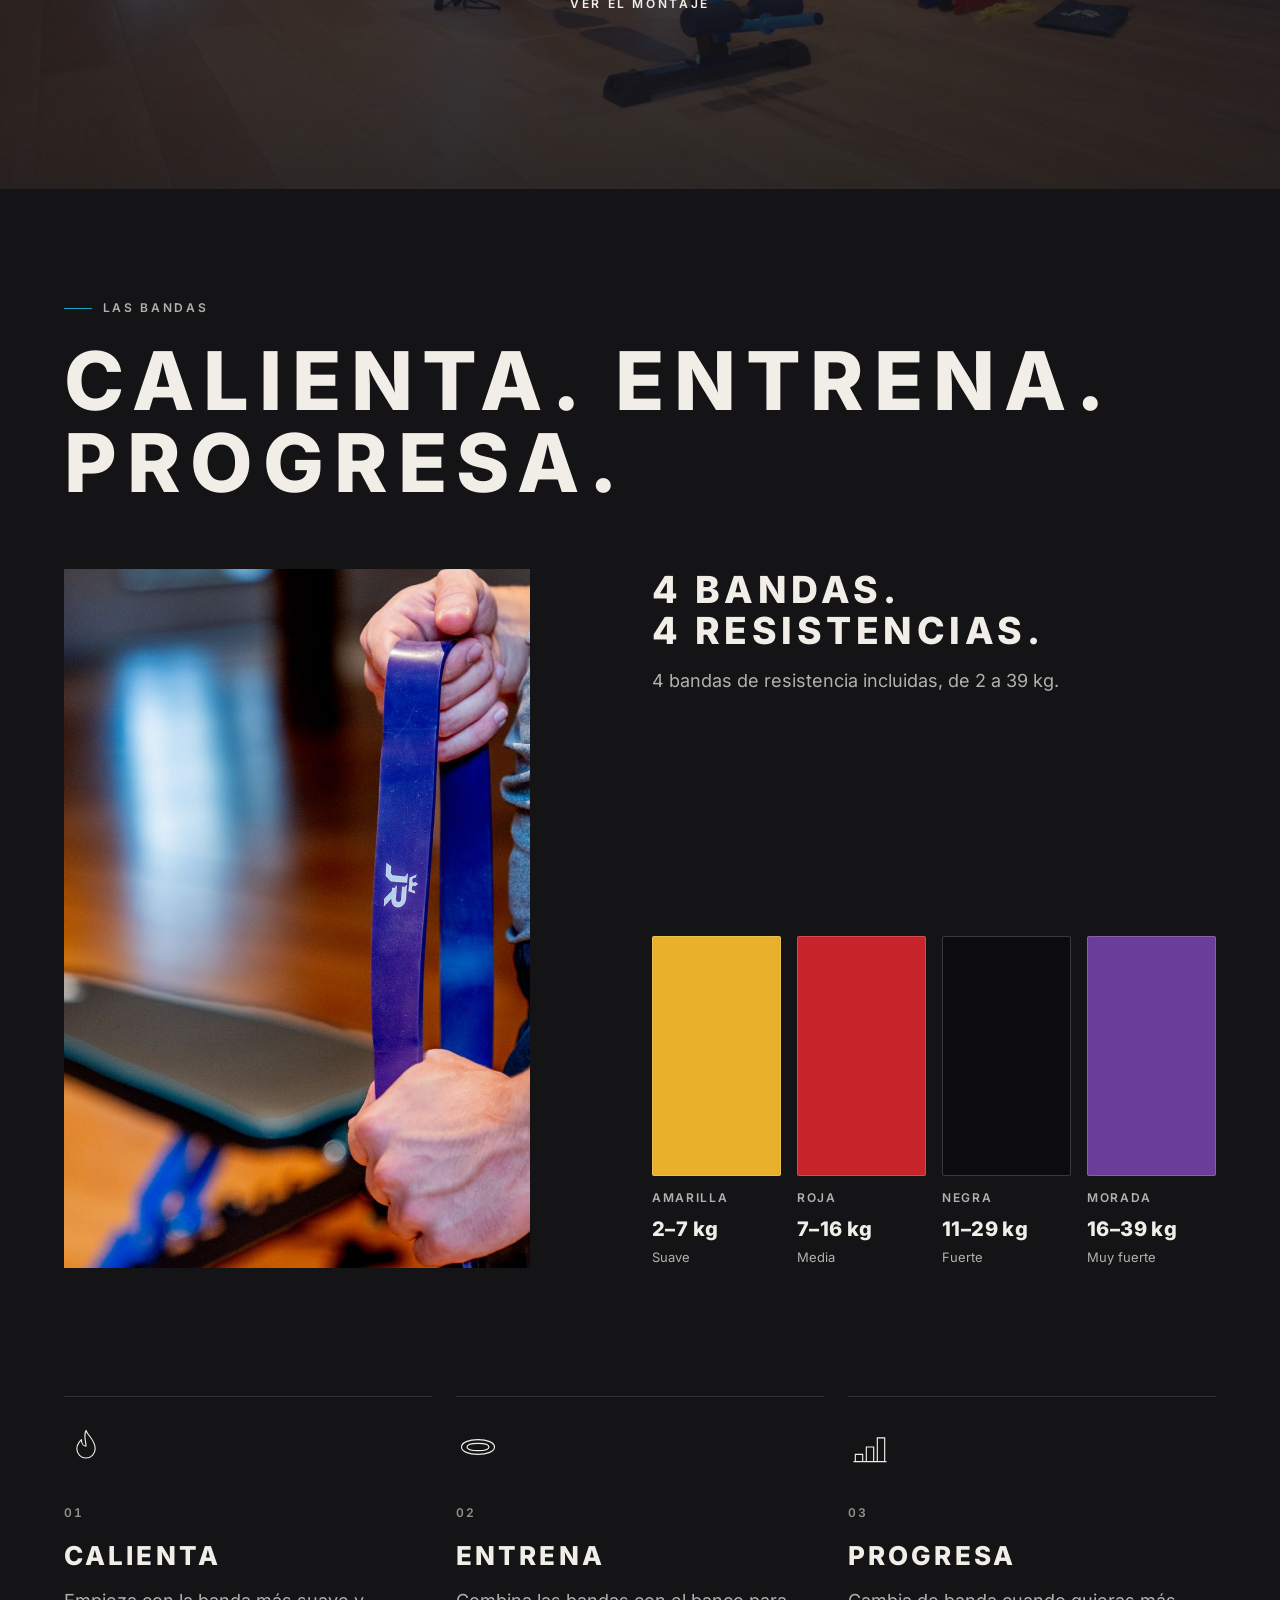
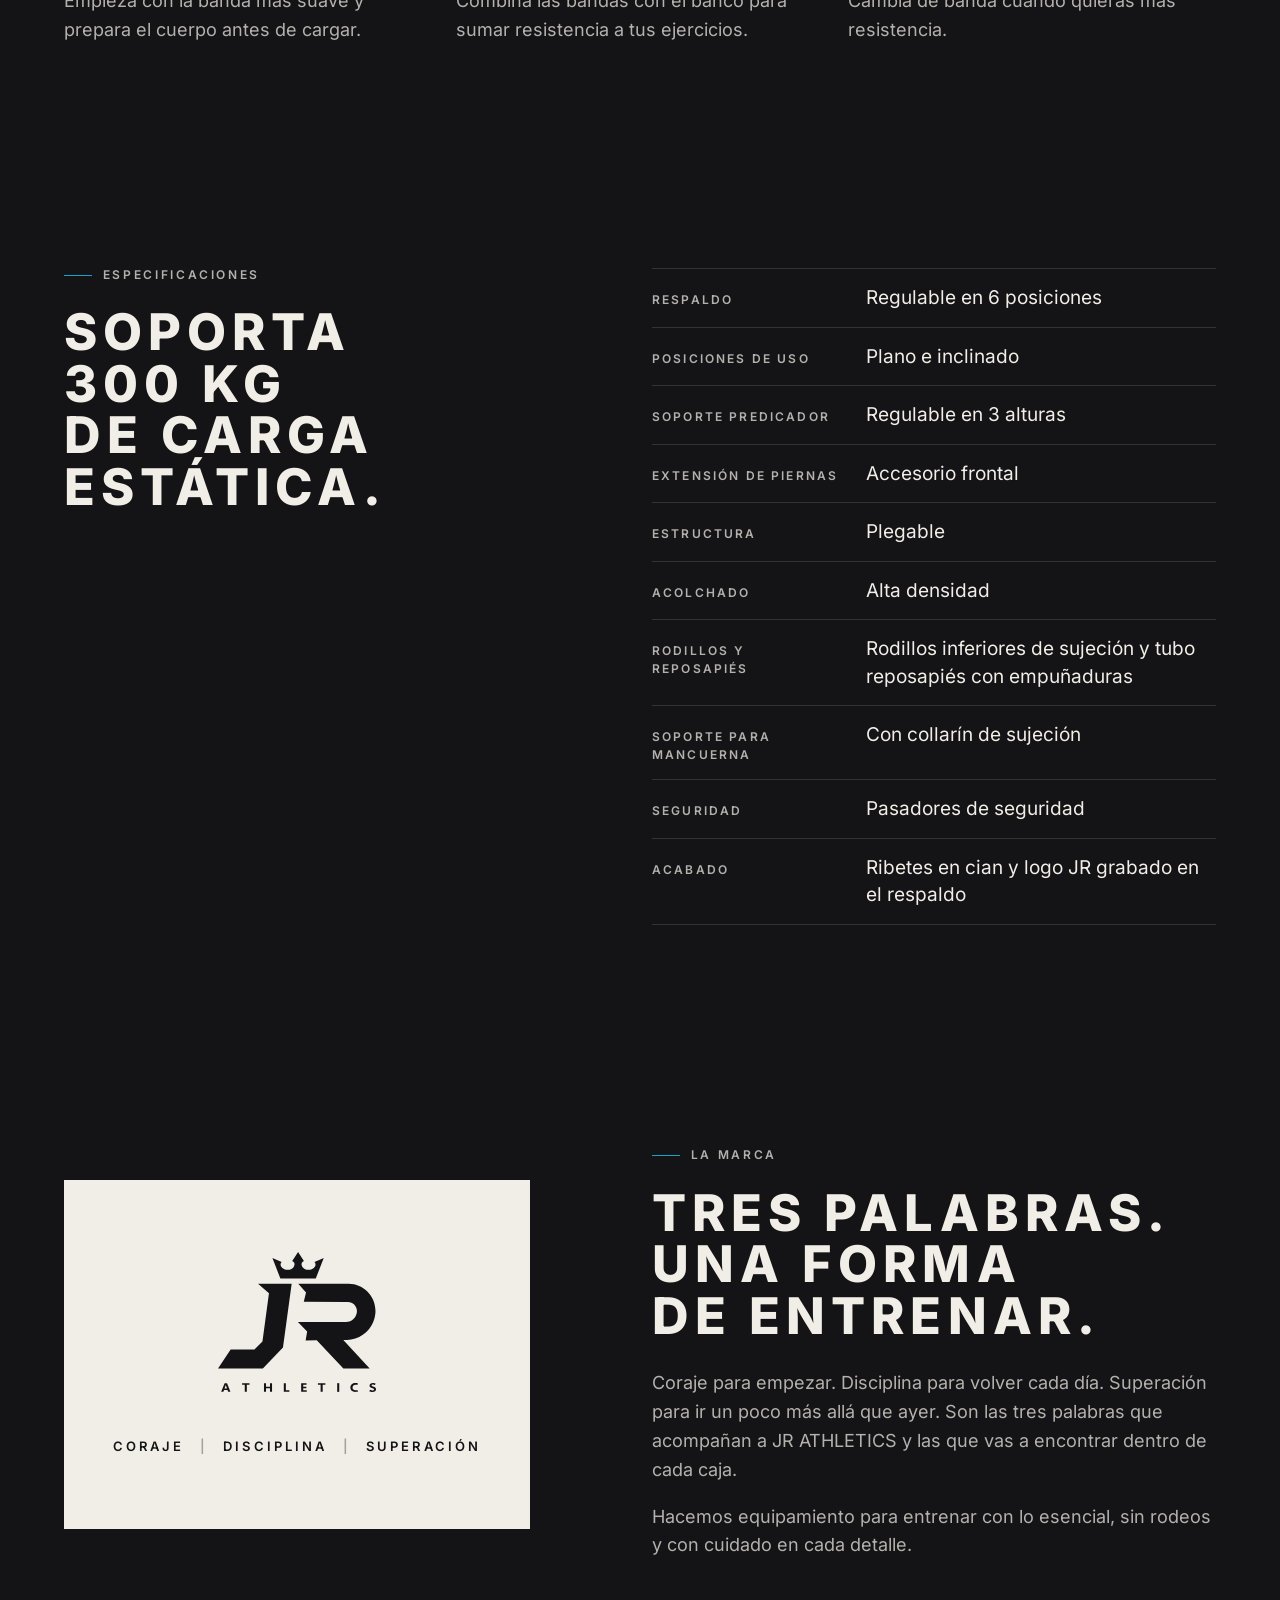
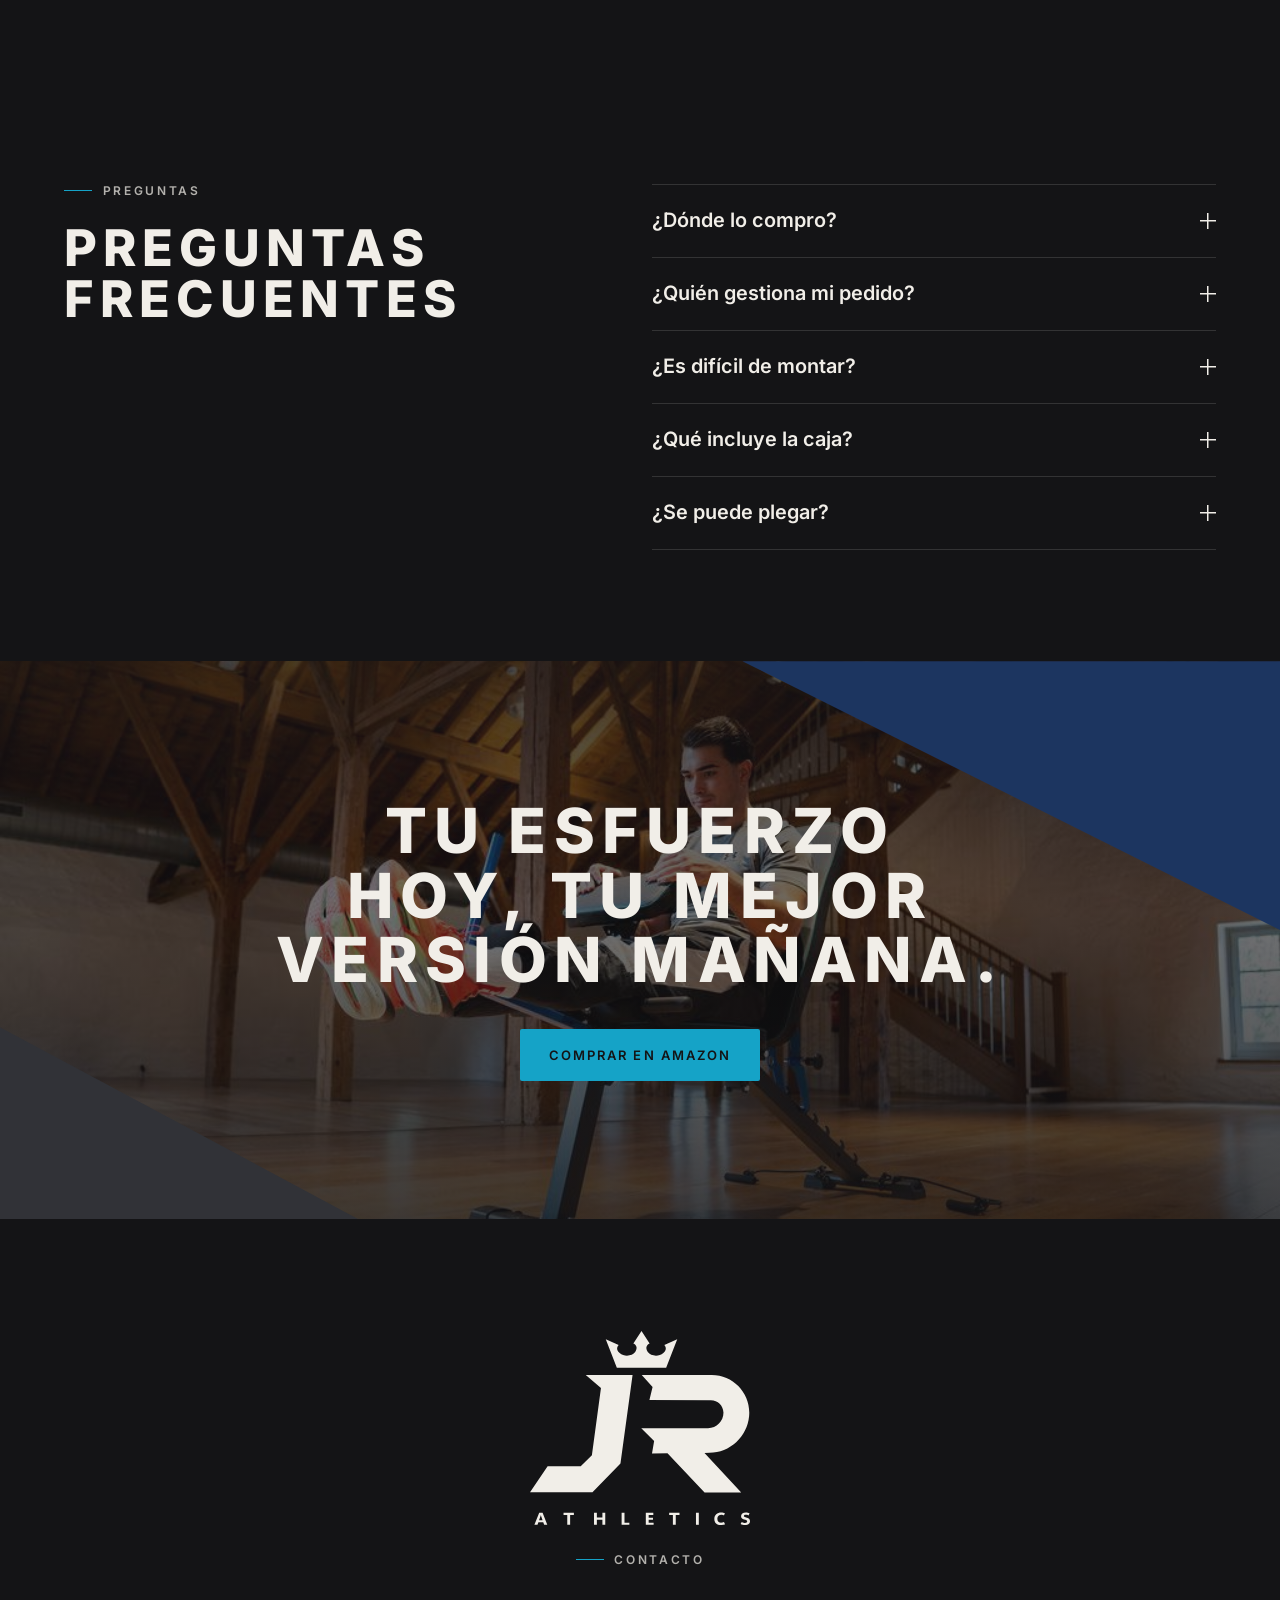
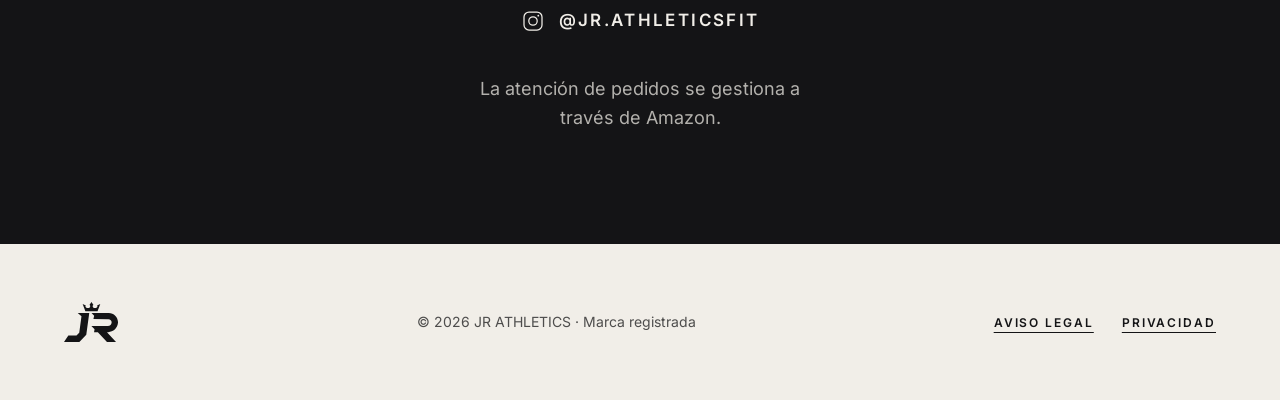
==== commit a772f58d: "Cabecera: botón «Comprar en Amazon» siempre visible arriba En tableta y ordenador, a la derecha del " ====
--- a/index.html
+++ b/index.html
@@ -113,6 +113,10 @@
         <p class="nav-motto">Coraje <span aria-hidden="true">|</span> Disciplina <span aria-hidden="true">|</span> Superación</p>
       </div>
     </nav>
+
+    <!-- Botón de compra siempre visible arriba (tableta y ordenador; en el móvil está la barra de abajo).
+         ENLACE DE AMAZON: si cambia, actualízalo aquí y en main.js (DATOS.enlaces.amazon) -->
+    <a class="btn btn--cyan header-buy" href="https://www.amazon.es/dp/B0HGLFN5TQ" target="_blank" rel="noopener noreferrer" data-amazon data-cta="header-bar">Comprar en Amazon<span class="sr-only"> (se abre en una pestaña nueva)</span></a>
   </div>
 </header>
 
--- a/styles.css
+++ b/styles.css
@@ -501,6 +501,27 @@
   .nav-extra { display: none; }
 }
 
+/* Botón "Comprar en Amazon" siempre visible en la cabecera (tableta y ordenador).
+   En el móvil no se muestra: allí ya está la barra de compra de abajo. */
+.header-buy { display: none; }
+@media (min-width: 768px) {
+  .header-buy {
+    display: inline-flex;
+    order: 2;
+    min-height: 40px;
+    margin: 0 12px 0 auto;
+    padding: 0 1.1rem;
+    font-size: 0.6875rem;
+  }
+  .menu-toggle { order: 3; }
+  /* Con el menú abierto se esconde: el menú ya lleva su propio botón de compra */
+  .menu-open .header-buy { visibility: hidden; }
+}
+@media (min-width: 1024px) {
+  .site-nav { margin-left: auto; }
+  .header-buy { margin: 0 0 0 clamp(24px, 2.6vw, 44px); }
+}
+
 
 /* 8. SECCIONES ------------------------------------------------------------- */
 
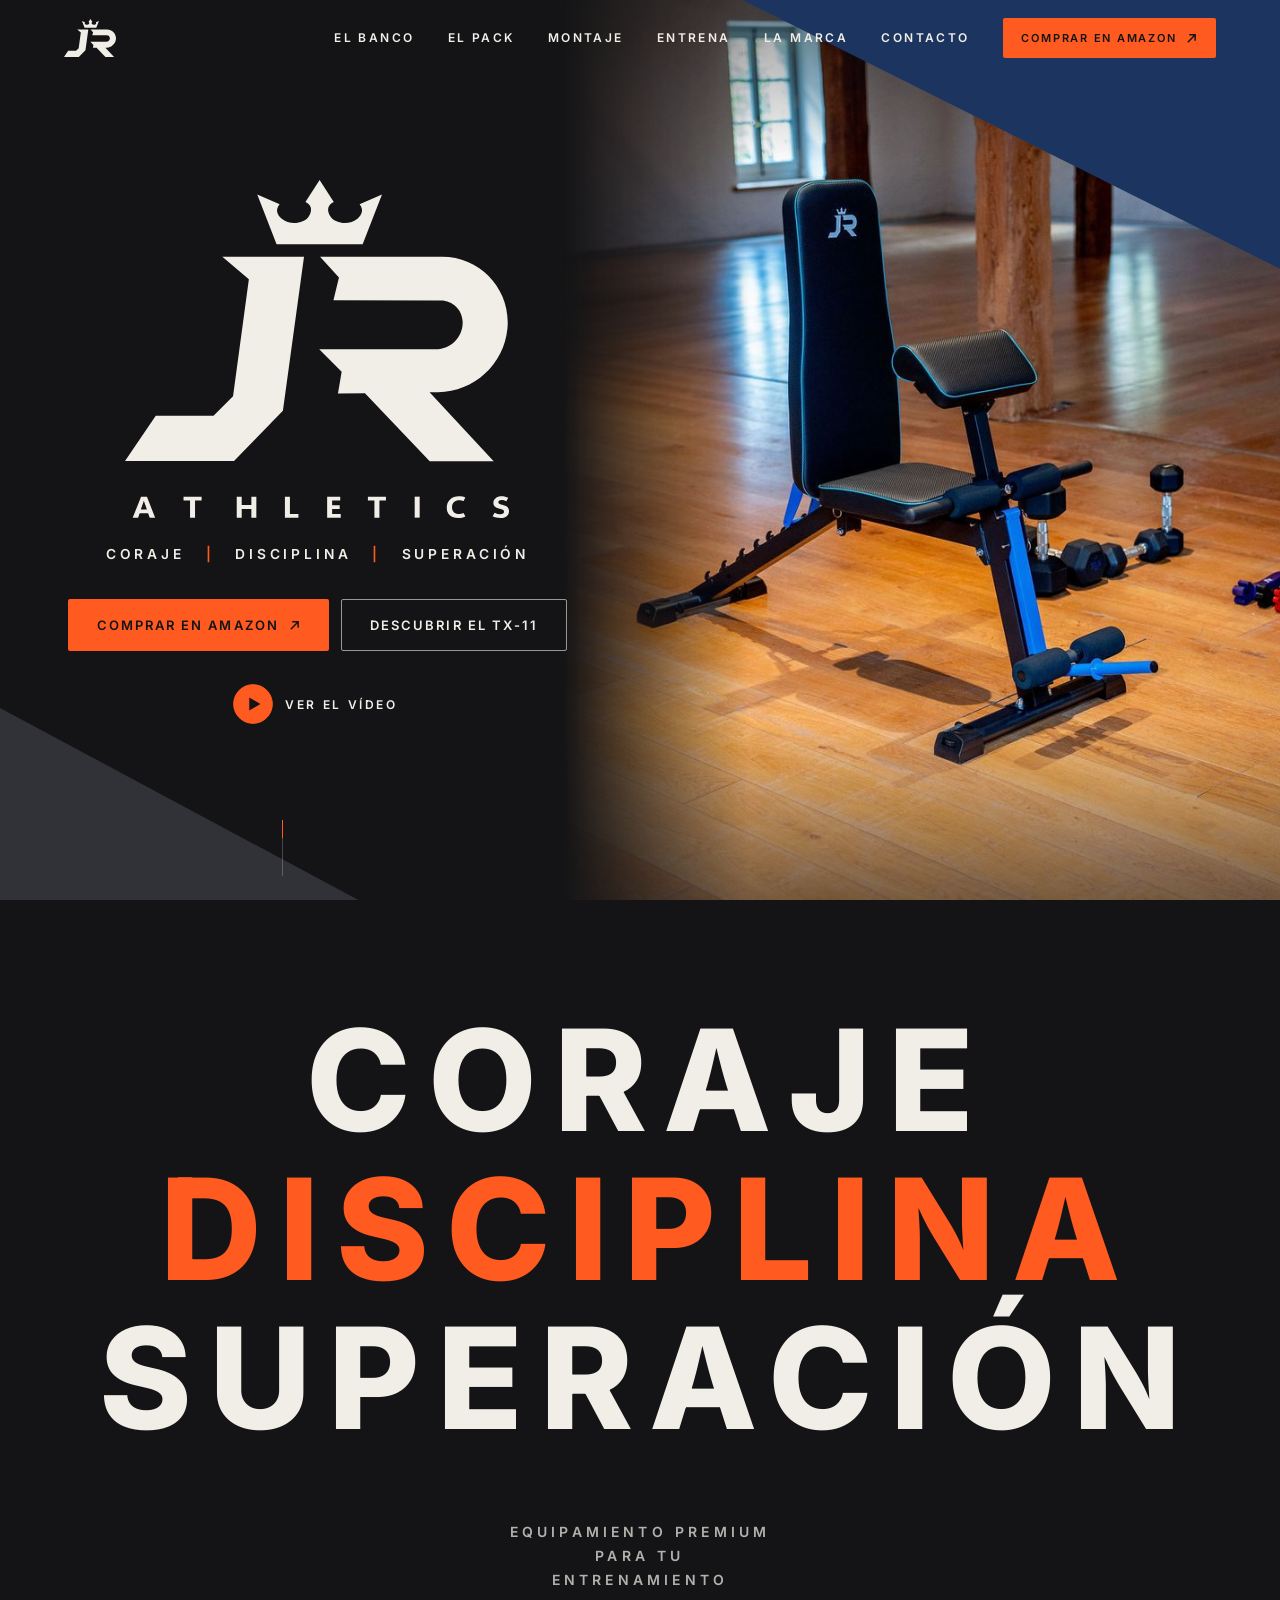
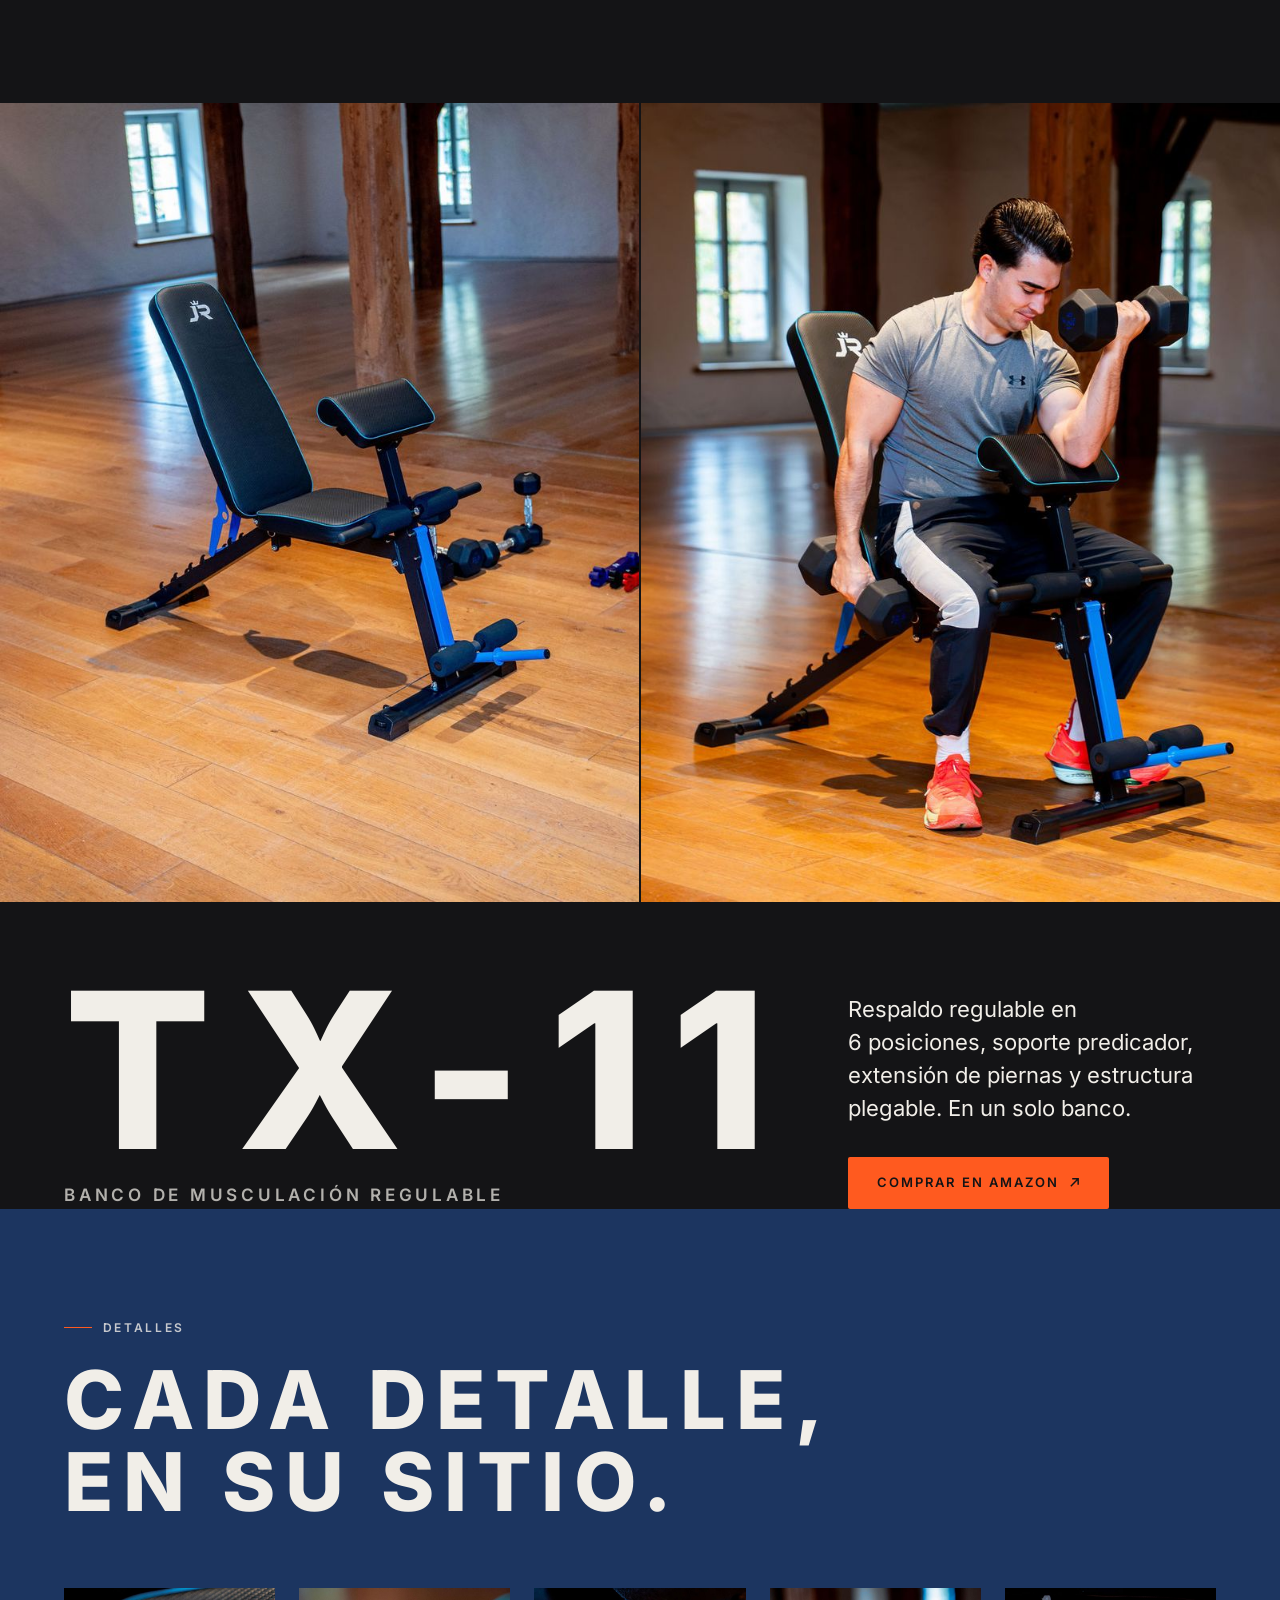
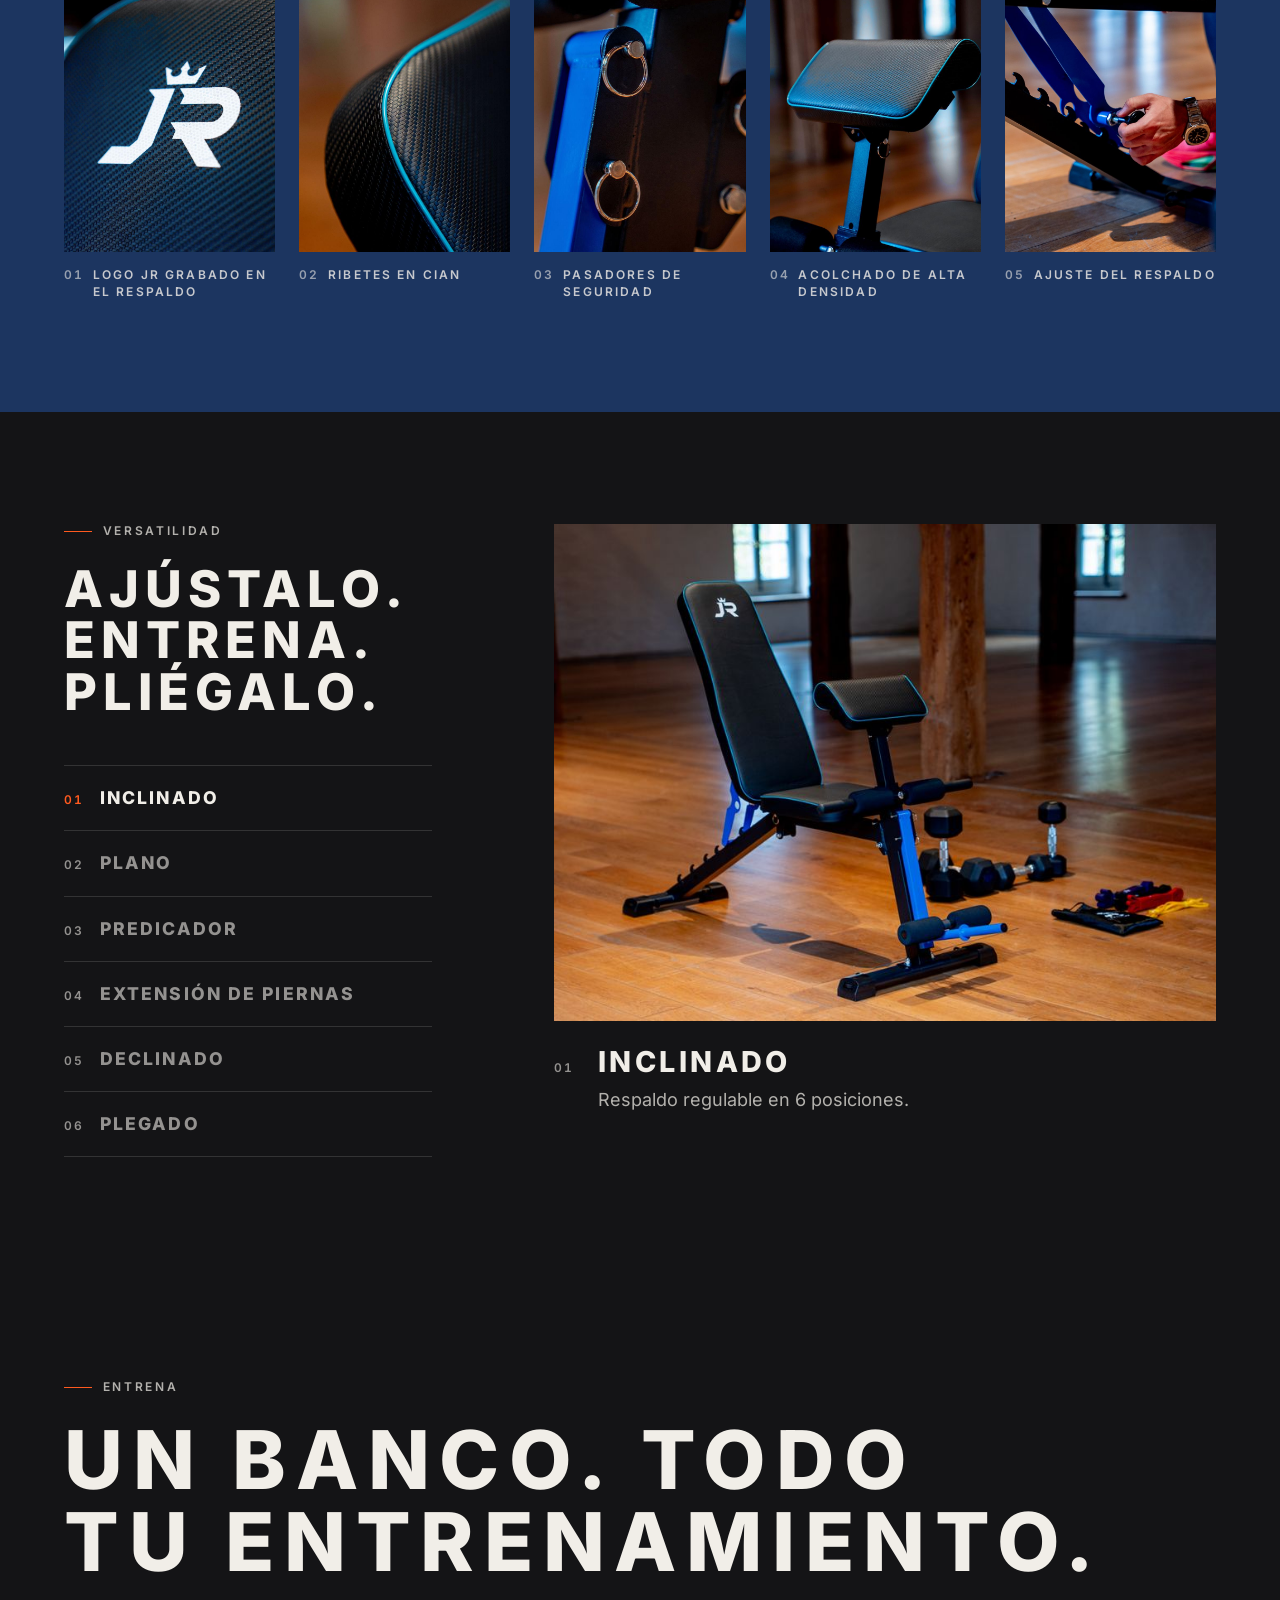
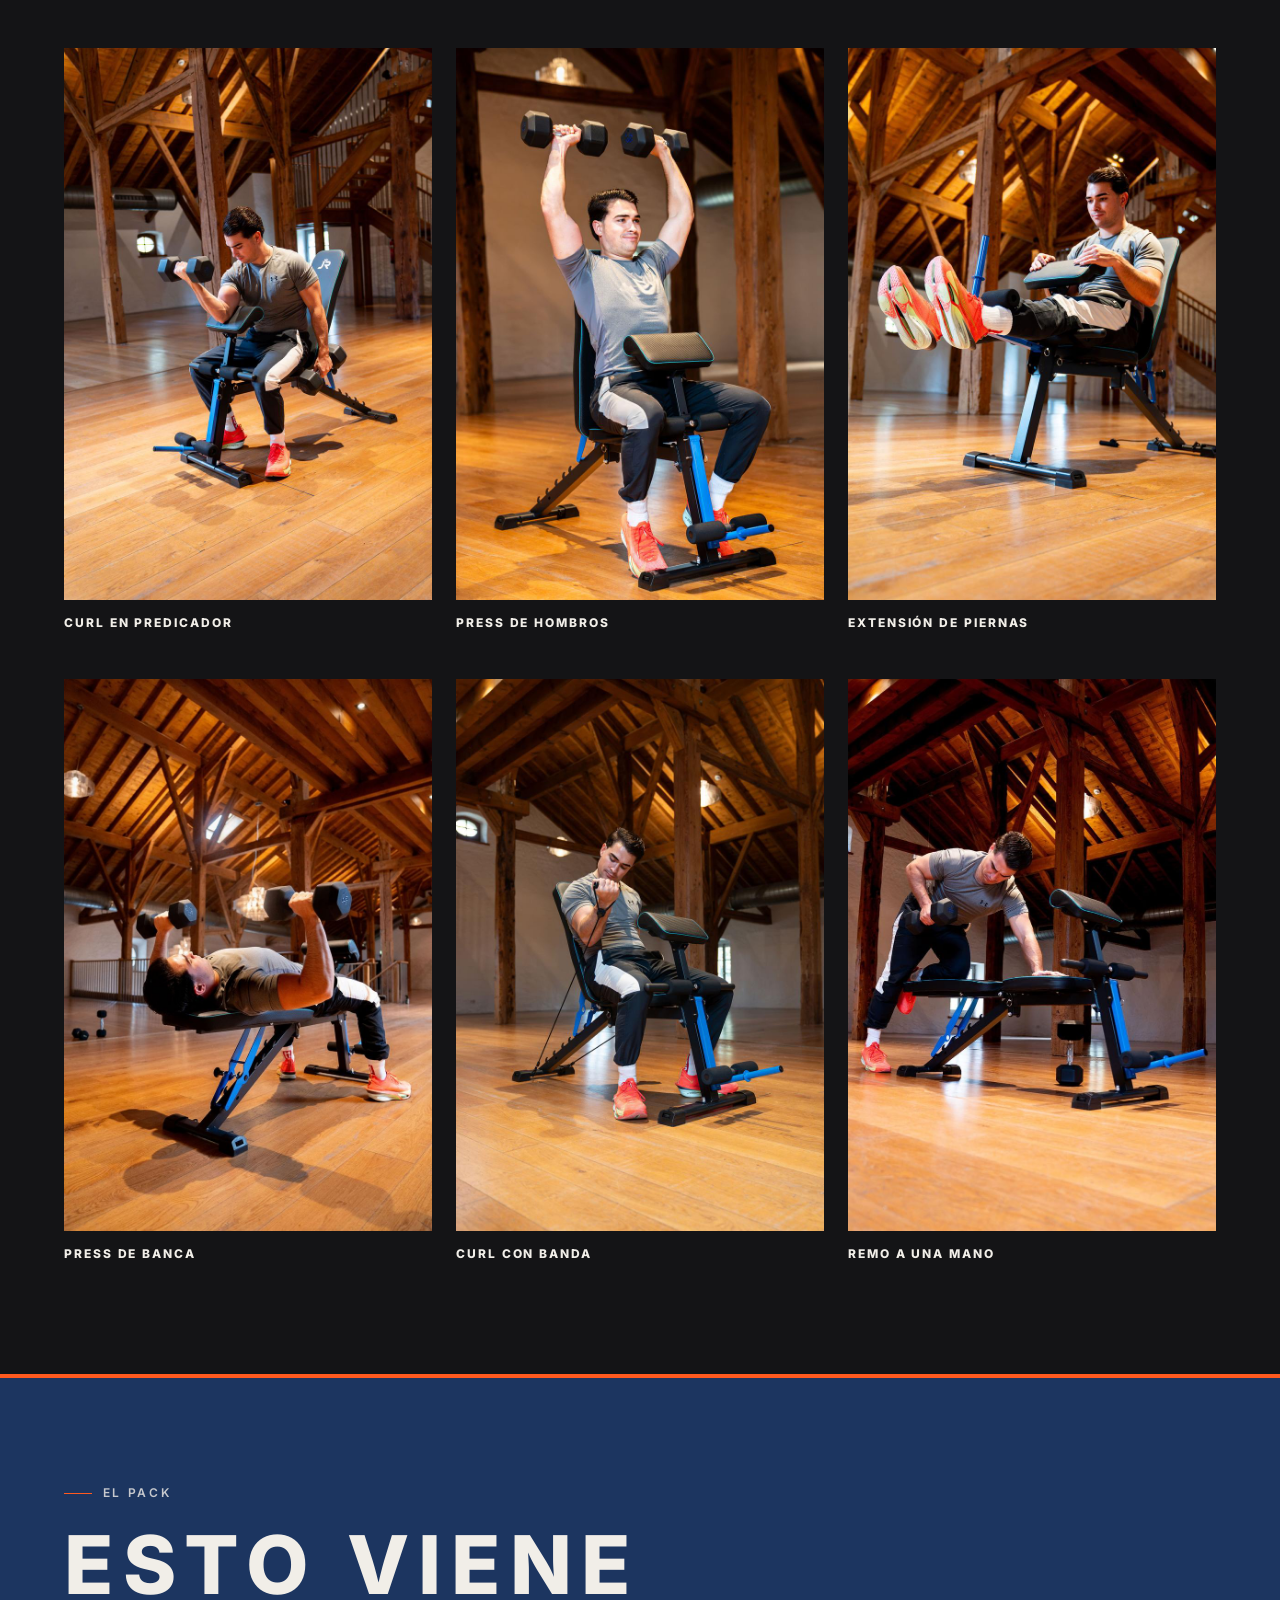
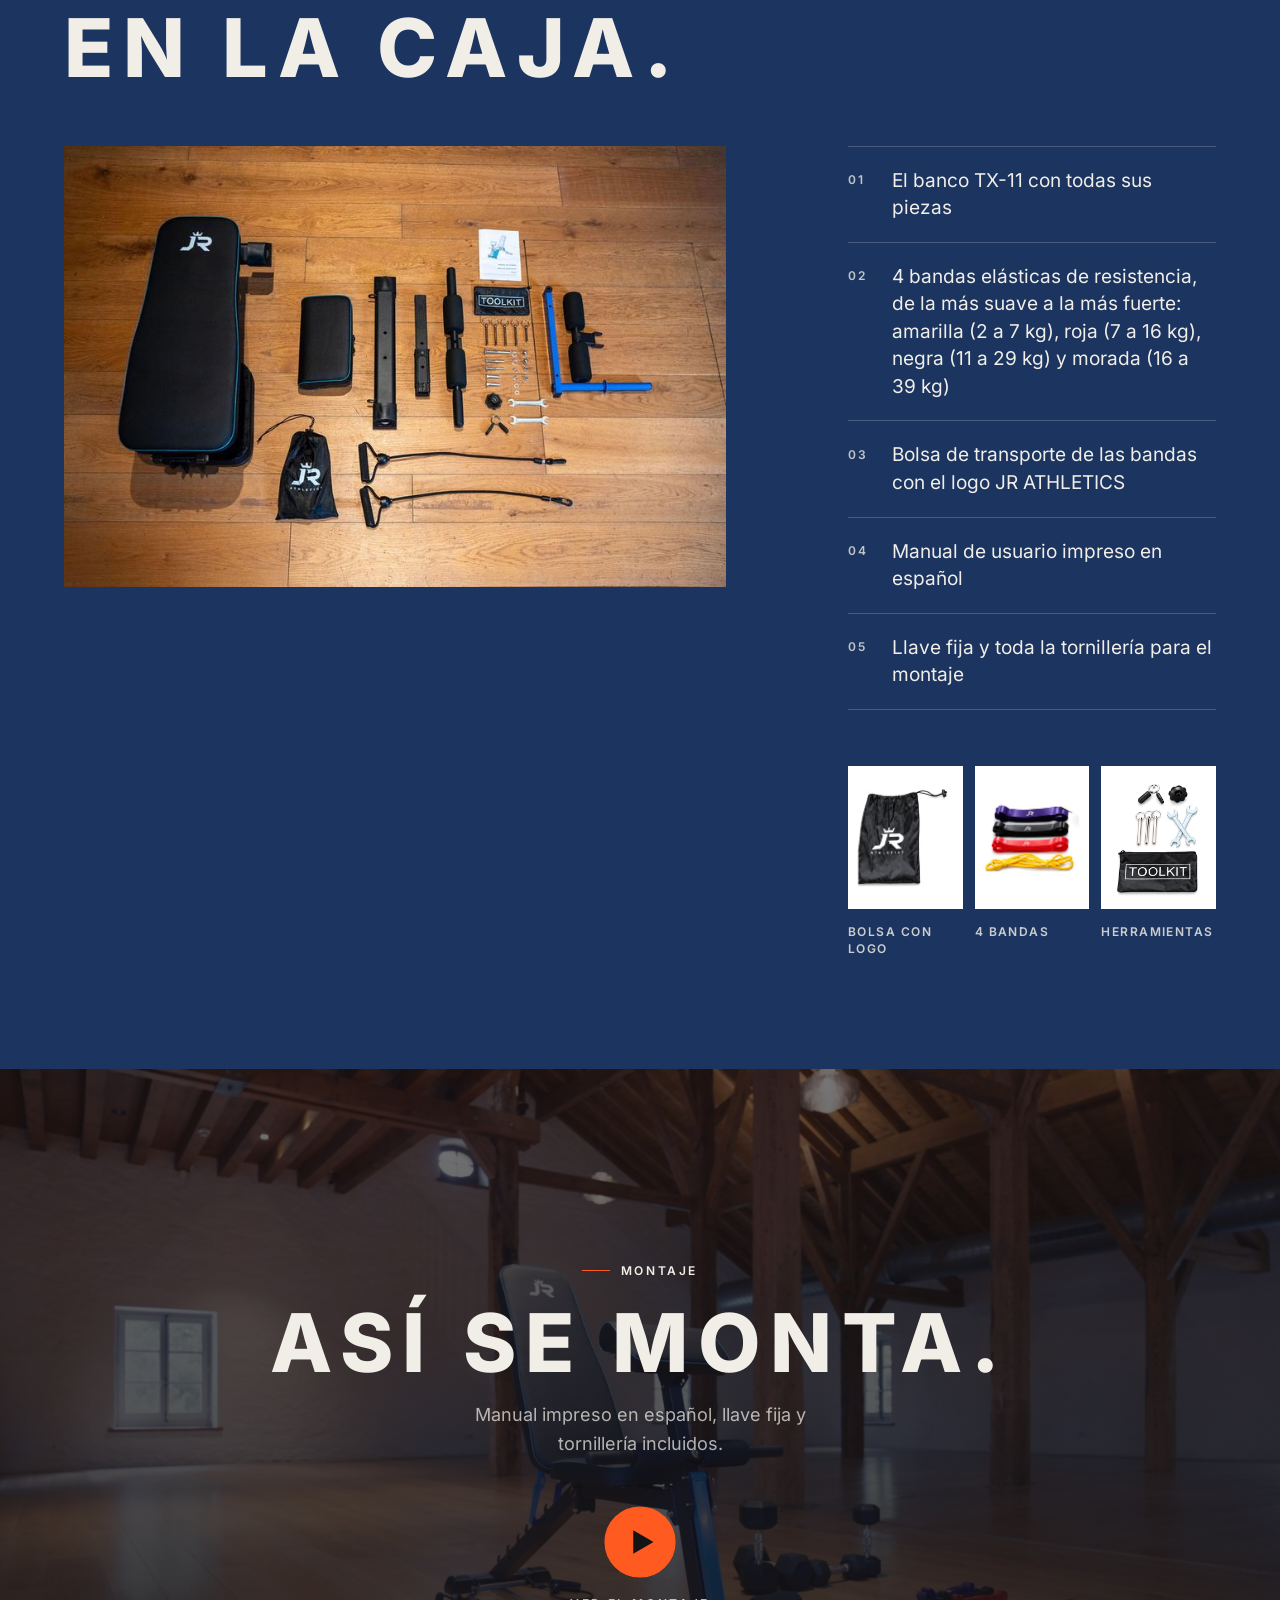
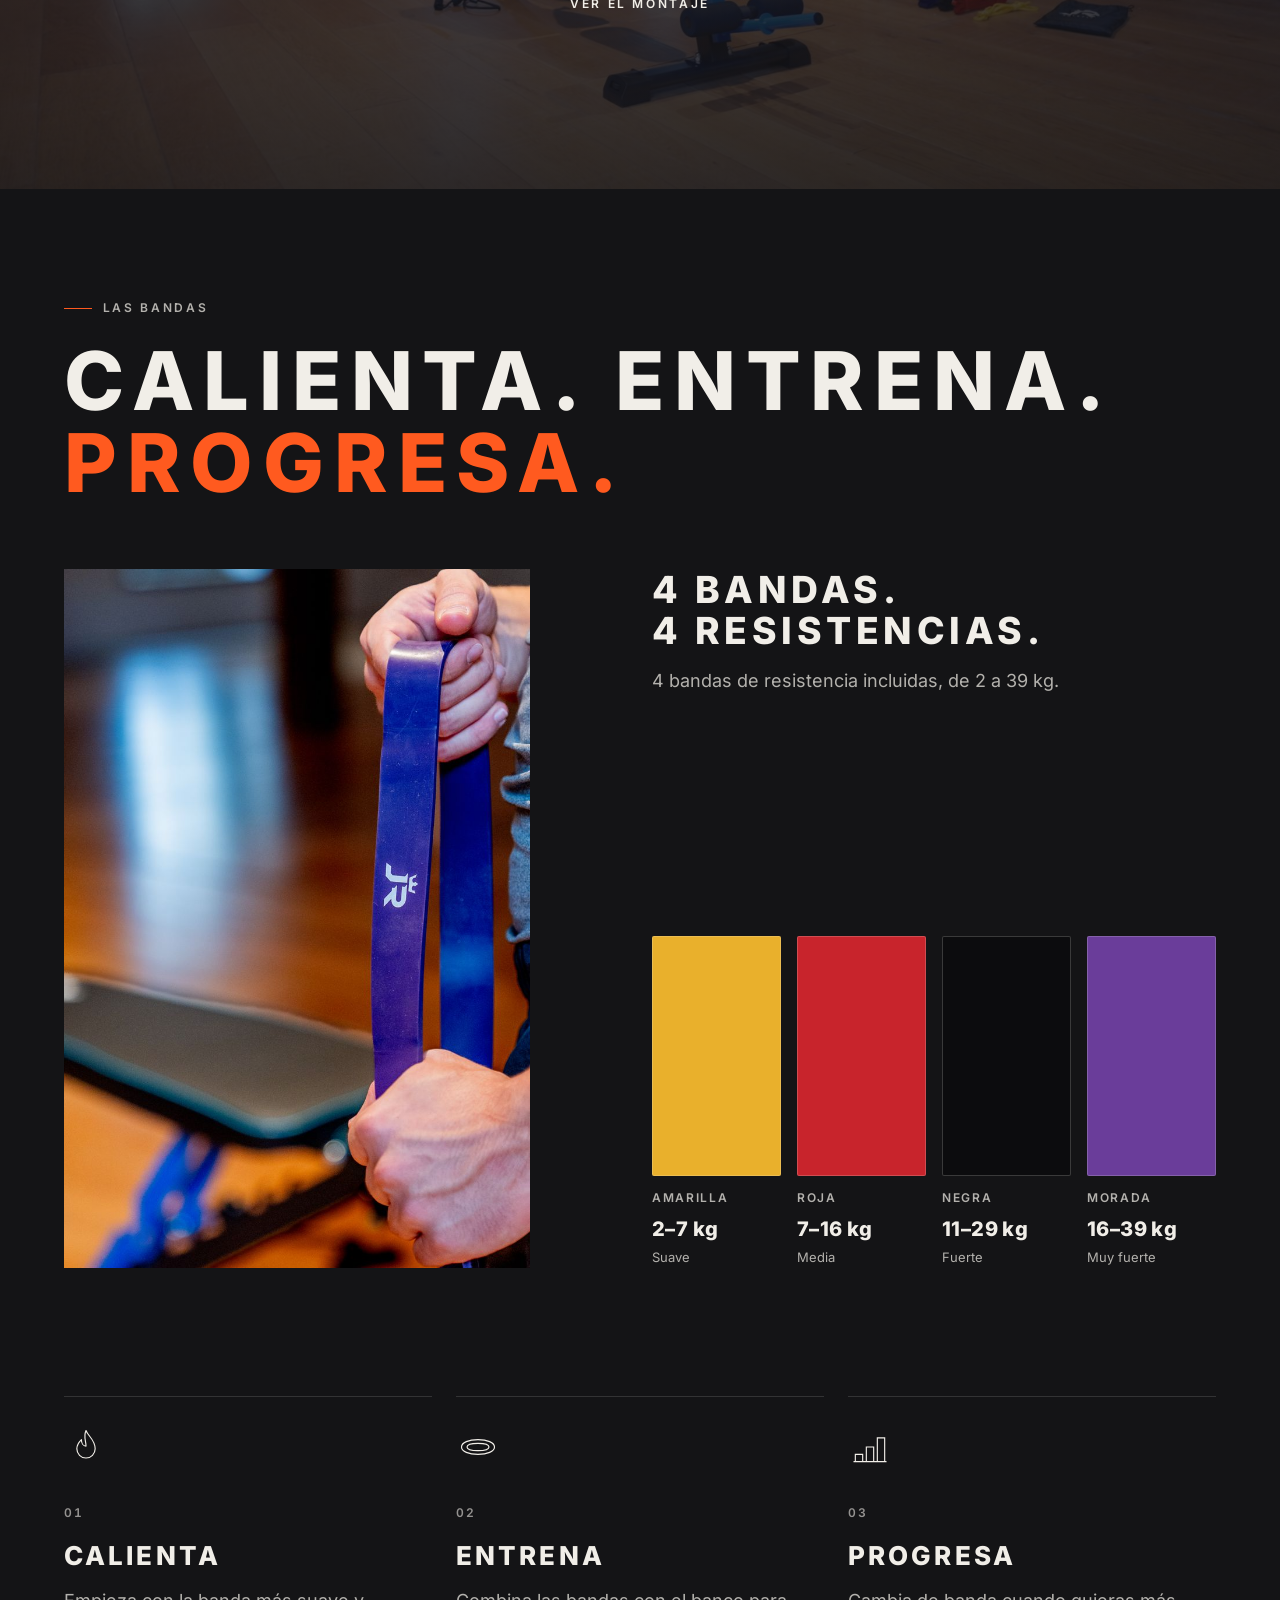
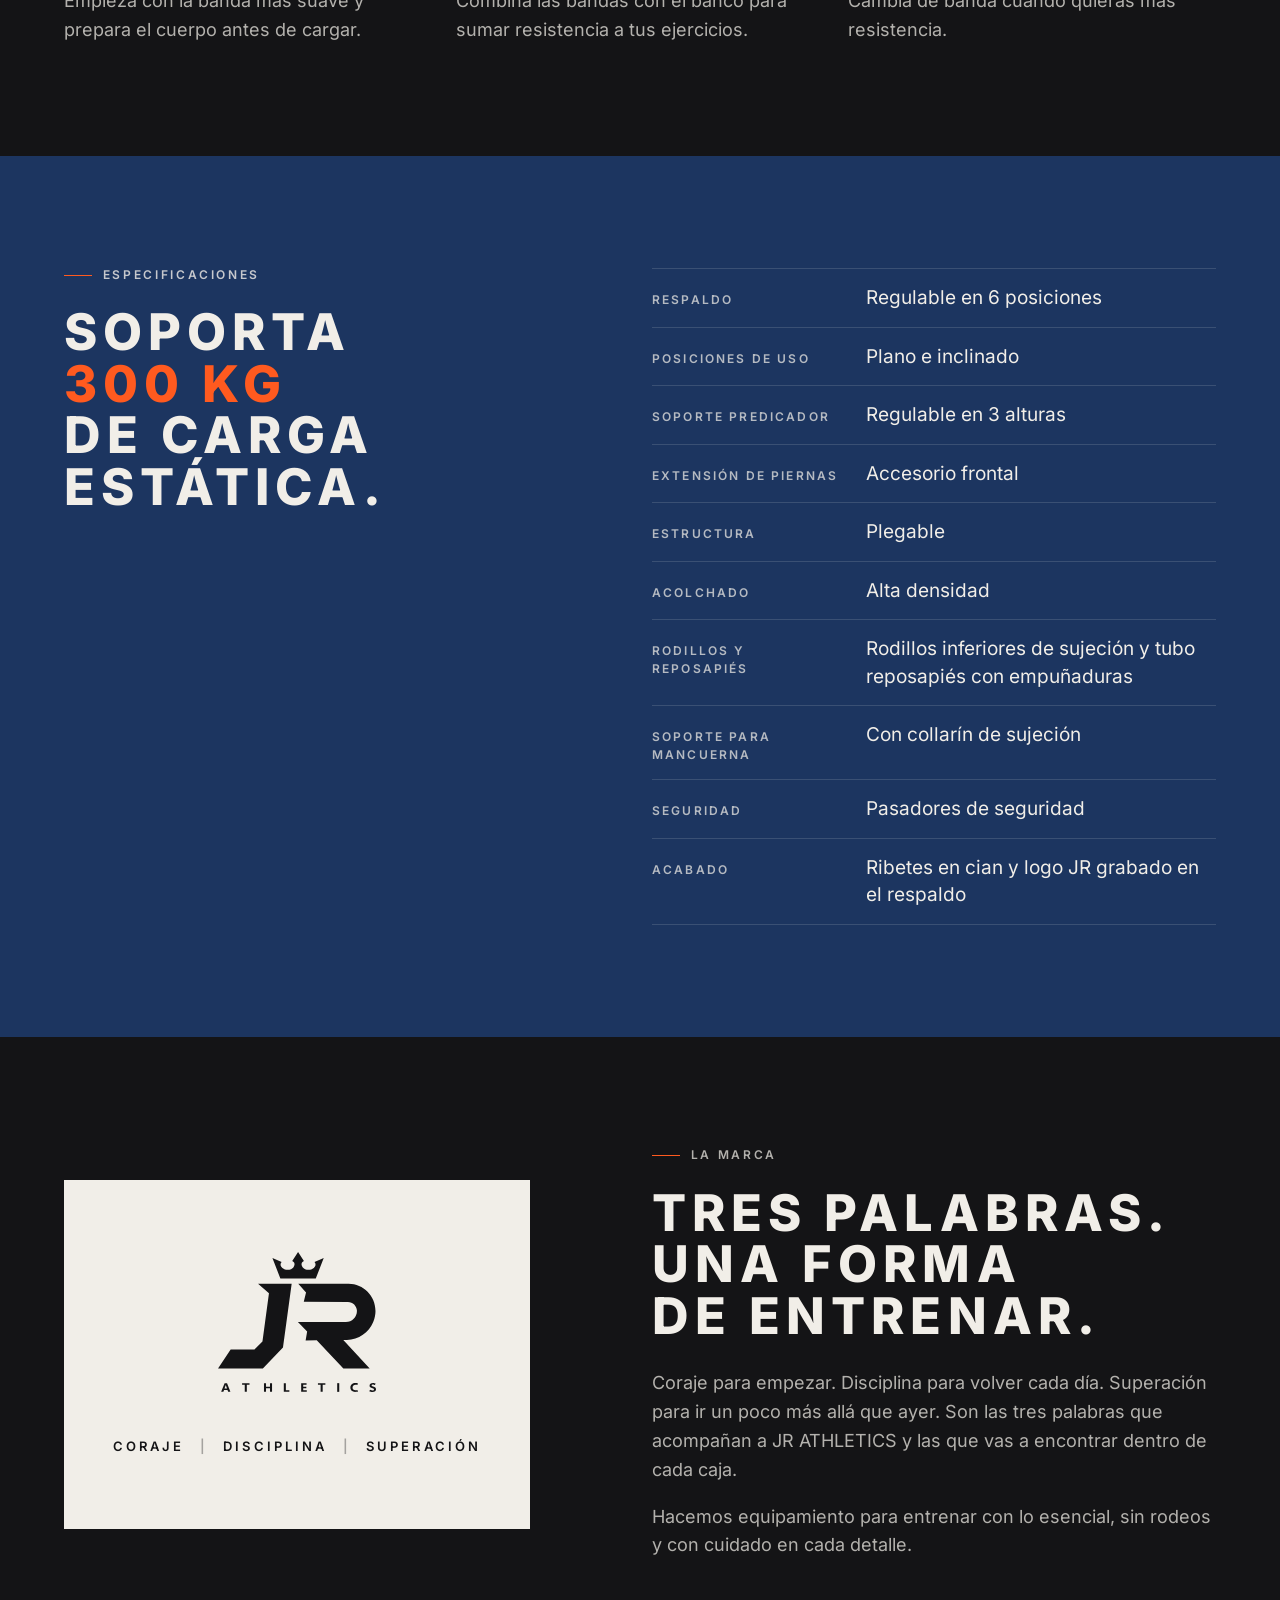
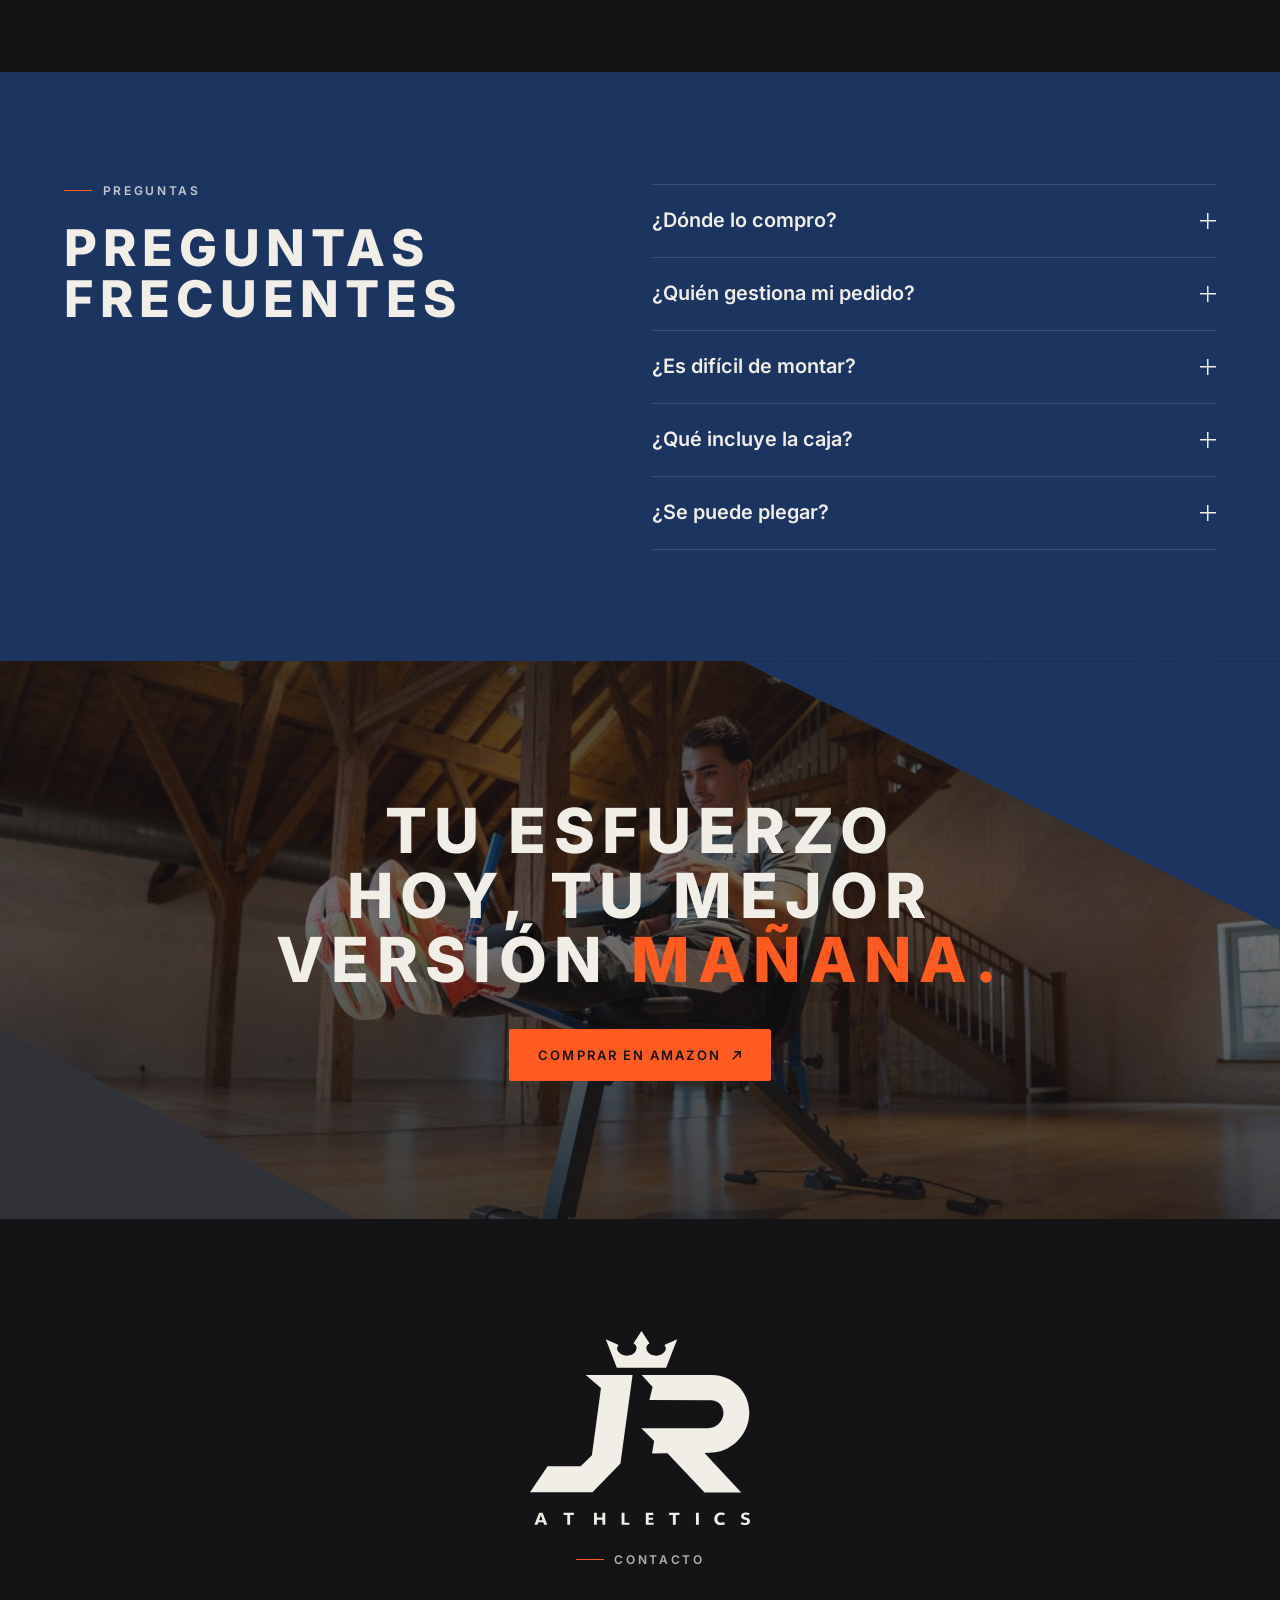
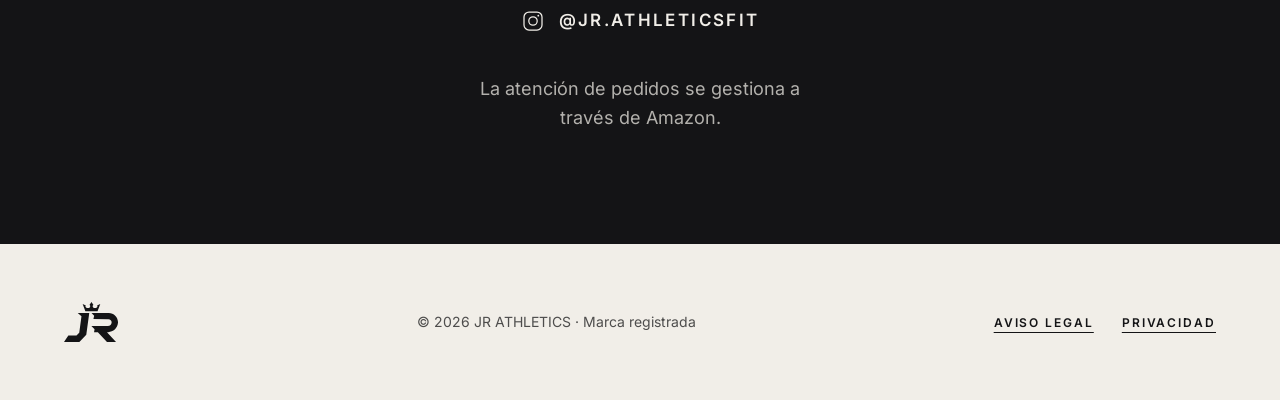
==== commit f567948c: "Regla de color 60–30–10: azul marino en secciones alternas y acento naranja en lo clave - 30 % azul " ====
--- a/index.html
+++ b/index.html
@@ -109,14 +109,14 @@
       </ul>
       <div class="nav-extra">
         <!-- ENLACE DE AMAZON: si cambia, actualízalo aquí y en main.js (DATOS.enlaces.amazon) -->
-        <a class="btn btn--cyan" href="https://www.amazon.es/dp/B0HGLFN5TQ" target="_blank" rel="noopener noreferrer" data-amazon data-cta="header">Comprar en Amazon<span class="sr-only"> (se abre en una pestaña nueva)</span></a>
+        <a class="btn btn--accent" href="https://www.amazon.es/dp/B0HGLFN5TQ" target="_blank" rel="noopener noreferrer" data-amazon data-cta="header">Comprar en Amazon<span class="sr-only"> (se abre en una pestaña nueva)</span></a>
         <p class="nav-motto">Coraje <span aria-hidden="true">|</span> Disciplina <span aria-hidden="true">|</span> Superación</p>
       </div>
     </nav>
 
     <!-- Botón de compra siempre visible arriba (tableta y ordenador; en el móvil está la barra de abajo).
          ENLACE DE AMAZON: si cambia, actualízalo aquí y en main.js (DATOS.enlaces.amazon) -->
-    <a class="btn btn--cyan header-buy" href="https://www.amazon.es/dp/B0HGLFN5TQ" target="_blank" rel="noopener noreferrer" data-amazon data-cta="header-bar">Comprar en Amazon<span class="sr-only"> (se abre en una pestaña nueva)</span></a>
+    <a class="btn btn--accent header-buy" href="https://www.amazon.es/dp/B0HGLFN5TQ" target="_blank" rel="noopener noreferrer" data-amazon data-cta="header-bar">Comprar en Amazon<span class="sr-only"> (se abre en una pestaña nueva)</span></a>
   </div>
 </header>
 
@@ -164,7 +164,7 @@
 
       <div class="hero-actions">
         <!-- ENLACE DE AMAZON: si cambia, actualízalo aquí y en main.js (DATOS.enlaces.amazon) -->
-        <a class="btn btn--cyan" href="https://www.amazon.es/dp/B0HGLFN5TQ" target="_blank" rel="noopener noreferrer" data-amazon data-cta="hero">Comprar en Amazon<span class="sr-only"> (se abre en una pestaña nueva)</span></a>
+        <a class="btn btn--accent" href="https://www.amazon.es/dp/B0HGLFN5TQ" target="_blank" rel="noopener noreferrer" data-amazon data-cta="hero">Comprar en Amazon<span class="sr-only"> (se abre en una pestaña nueva)</span></a>
         <a class="btn btn--ghost" href="#tx11">Descubrir el TX-11</a>
       </div>
 
@@ -188,7 +188,7 @@
     <div class="container">
       <h2 class="manifesto-words" id="manifiesto-titulo">
         <span class="reveal">Coraje</span>
-        <span class="reveal" style="--d: 120ms">Disciplina</span>
+        <span class="reveal hl" style="--d: 120ms">Disciplina</span>
         <span class="reveal" style="--d: 240ms">Superación</span>
       </h2>
       <p class="descriptor reveal" style="--d: 360ms">Equipamiento premium para tu entrenamiento</p>
@@ -226,7 +226,7 @@
       <div class="tx11-copy reveal" style="--d: 120ms">
         <p class="lead">Respaldo regulable en <span data-cifra="respaldo">6</span>&nbsp;posiciones, soporte predicador, extensión de piernas y estructura plegable. En un solo banco.</p>
         <!-- ENLACE DE AMAZON: si cambia, actualízalo aquí y en main.js (DATOS.enlaces.amazon) -->
-        <a class="btn btn--cyan" href="https://www.amazon.es/dp/B0HGLFN5TQ" target="_blank" rel="noopener noreferrer" data-amazon data-cta="tx11">Comprar en Amazon<span class="sr-only"> (se abre en una pestaña nueva)</span></a>
+        <a class="btn btn--accent" href="https://www.amazon.es/dp/B0HGLFN5TQ" target="_blank" rel="noopener noreferrer" data-amazon data-cta="tx11">Comprar en Amazon<span class="sr-only"> (se abre en una pestaña nueva)</span></a>
       </div>
     </div>
   </section>
@@ -569,7 +569,7 @@
     <div class="container">
       <header class="section-head reveal">
         <p class="eyebrow">Las bandas</p>
-        <h2 class="h2" id="bandas-titulo">Calienta. Entrena. Progresa.</h2>
+        <h2 class="h2" id="bandas-titulo">Calienta. Entrena. <span class="hl">Progresa.</span></h2>
       </header>
 
       <div class="grid bands-layout">
@@ -628,7 +628,7 @@
     <div class="container grid specs-layout">
       <header class="section-head specs-head reveal">
         <p class="eyebrow">Especificaciones</p>
-        <h2 class="h2 h2--side" id="specs-titulo">Soporta <span data-cifra="carga">300</span>&nbsp;kg de carga estática.</h2>
+        <h2 class="h2 h2--side" id="specs-titulo">Soporta <span class="hl"><span data-cifra="carga">300</span>&nbsp;kg</span> de carga estática.</h2>
       </header>
       <div class="specs-table-wrap reveal" style="--d: 120ms">
         <table class="spec-table">
@@ -738,10 +738,10 @@
     <div class="wedge wedge--grey" aria-hidden="true"></div>
 
     <div class="final-content container">
-      <h2 class="final-title reveal" id="final-titulo">Tu esfuerzo hoy, tu mejor versión mañana.</h2>
+      <h2 class="final-title reveal" id="final-titulo">Tu esfuerzo hoy, tu mejor versión <span class="hl">mañana.</span></h2>
       <div class="reveal" style="--d: 120ms">
         <!-- ENLACE DE AMAZON: si cambia, actualízalo aquí y en main.js (DATOS.enlaces.amazon) -->
-        <a class="btn btn--cyan" href="https://www.amazon.es/dp/B0HGLFN5TQ" target="_blank" rel="noopener noreferrer" data-amazon data-cta="final">Comprar en Amazon<span class="sr-only"> (se abre en una pestaña nueva)</span></a>
+        <a class="btn btn--accent" href="https://www.amazon.es/dp/B0HGLFN5TQ" target="_blank" rel="noopener noreferrer" data-amazon data-cta="final">Comprar en Amazon<span class="sr-only"> (se abre en una pestaña nueva)</span></a>
       </div>
     </div>
   </section>
@@ -822,7 +822,7 @@
 <!-- Barra de compra fija (solo móvil): aparece al pasar la portada y se oculta en el pie. -->
 <div class="buybar" data-buybar aria-hidden="true" inert>
   <!-- ENLACE DE AMAZON: si cambia, actualízalo aquí y en main.js (DATOS.enlaces.amazon) -->
-  <a class="btn btn--cyan btn--sm" href="https://www.amazon.es/dp/B0HGLFN5TQ" target="_blank" rel="noopener noreferrer" data-amazon data-cta="barra-movil">Comprar en Amazon<span class="sr-only"> (se abre en una pestaña nueva)</span></a>
+  <a class="btn btn--accent btn--sm" href="https://www.amazon.es/dp/B0HGLFN5TQ" target="_blank" rel="noopener noreferrer" data-amazon data-cta="barra-movil">Comprar en Amazon<span class="sr-only"> (se abre en una pestaña nueva)</span></a>
 </div>
 
 </body>
--- a/styles.css
+++ b/styles.css
@@ -44,11 +44,13 @@
   --bg: #141416;            /* fondo casi negro */
   --bg-raise: #1b1b1e;      /* fondo de huecos de imagen mientras cargan */
   --cream: #f1eee8;         /* texto */
-  --navy: #1c3560;          /* azul marino: pack y cuñas */
-  --cyan: #15a3c7;          /* acento: botones, foco y estados interactivos */
-  --cyan-hover: #34b6d7;
+  --navy: #1c3560;          /* azul marino: color secundario (≈30 %): secciones alternas, pack y cuñas */
+  /* Color de acento LLAMATIVO (≈10 %): solo para lo clave (botones de compra, vídeos,
+     palabras clave) y pequeños detalles. Para cambiarlo, basta con estas dos líneas. */
+  --accent: #ff5a1f;
+  --accent-hover: #ff7a47;
   --wedge-grey: #313237;    /* cuña gris oscuro */
-  --ink: #141416;           /* texto oscuro sobre crema o cian */
+  --ink: #141416;           /* texto oscuro sobre crema o sobre el acento */
 
   --cream-2: rgba(241, 238, 232, 0.72);   /* texto secundario */
   --cream-3: rgba(241, 238, 232, 0.58);   /* texto terciario */
@@ -126,11 +128,11 @@
 
 [hidden] { display: none !important; }
 
-::selection { background: var(--cyan); color: var(--ink); }
+::selection { background: var(--accent); color: var(--ink); }
 
 :focus { outline: none; }
 :focus-visible {
-  outline: 2px solid var(--cyan);
+  outline: 2px solid var(--accent);
   outline-offset: 3px;
 }
 
@@ -152,7 +154,7 @@
   top: 12px; left: 12px;
   z-index: 200;
   padding: 14px 20px;
-  background: var(--cyan);
+  background: var(--accent);
   color: var(--ink);
   font-weight: 600;
   font-size: 0.875rem;
@@ -197,7 +199,7 @@
   flex: none;
   width: 28px;
   height: 1px;
-  background: var(--cyan);
+  background: var(--accent);
 }
 
 .h2 {
@@ -259,8 +261,8 @@
   cursor: pointer;
   transition: background-color 0.3s var(--ease), border-color 0.3s var(--ease), color 0.3s var(--ease);
 }
-.btn--cyan { background: var(--cyan); color: var(--ink); }
-.btn--cyan:hover { background: var(--cyan-hover); }
+.btn--accent { background: var(--accent); color: var(--ink); }
+.btn--accent:hover { background: var(--accent-hover); }
 .btn--ghost { border-color: rgba(241, 238, 232, 0.6); color: var(--cream); }
 .btn--ghost:hover { border-color: var(--cream); background: rgba(241, 238, 232, 0.08); }
 .btn--sm { padding: 0 1.25rem; }
@@ -451,7 +453,7 @@
   text-decoration: none;
   transition: color 0.25s var(--ease);
 }
-.nav-list a:hover { color: var(--cyan); }
+.nav-list a:hover { color: var(--accent); }
 
 .nav-extra { display: flex; flex-direction: column; gap: 24px; align-items: stretch; }
 .nav-motto {
@@ -463,7 +465,7 @@
   color: var(--cream-2);
   text-align: center;
 }
-.nav-motto span { color: var(--cyan); margin-inline: 0.5em; }
+.nav-motto span { color: var(--accent); margin-inline: 0.5em; }
 
 @media (min-width: 1024px) {
   .menu-toggle { display: none; }
@@ -491,7 +493,7 @@
     position: absolute;
     left: 0; right: 0.2em; bottom: 12px;
     height: 1px;
-    background: var(--cyan);
+    background: var(--accent);
     transform: scaleX(0);
     transform-origin: left;
     transition: transform 0.35s var(--ease);
@@ -524,6 +526,34 @@
 
 
 /* 8. SECCIONES ------------------------------------------------------------- */
+
+/* --- Regla de color 60–30–10 ---
+   60 % color base (--bg) en casi todas las secciones, 30 % azul marino en las
+   secciones alternas (Detalles, El pack, Especificaciones y Preguntas) y 10 % color
+   de acento llamativo solo en lo clave: botones de compra, vídeos y palabras clave. */
+.details, .specs, .faq { background: var(--navy); }
+.details .eyebrow, .specs .eyebrow, .faq .eyebrow { color: rgba(241, 238, 232, 0.8); }
+.details .detail figcaption { color: rgba(241, 238, 232, 0.8); }
+/* Palabra clave en el color de acento (una por titular, como mucho) */
+.hl { color: var(--accent); }
+
+/* Botones de los vídeos: círculo relleno con el color de acento */
+.hero-play svg circle,
+.play svg circle { fill: var(--accent); stroke: var(--accent); }
+.hero-play svg path,
+.play svg path { fill: var(--ink); }
+
+/* Flecha ↗ en los botones de compra: se abre Amazon en otra pestaña */
+.btn[data-amazon]::after {
+  content: "";
+  flex: none;
+  width: 11px;
+  height: 11px;
+  margin-left: 10px;
+  background: currentColor;
+  -webkit-mask: url("data:image/svg+xml,%3Csvg xmlns='http://www.w3.org/2000/svg' viewBox='0 0 12 12'%3E%3Cpath d='M2 10 10 2M3.5 2H10v6.5' fill='none' stroke='%23000' stroke-width='1.6'/%3E%3C/svg%3E") center / contain no-repeat;
+  mask: url("data:image/svg+xml,%3Csvg xmlns='http://www.w3.org/2000/svg' viewBox='0 0 12 12'%3E%3Cpath d='M2 10 10 2M3.5 2H10v6.5' fill='none' stroke='%23000' stroke-width='1.6'/%3E%3C/svg%3E") center / contain no-repeat;
+}
 
 /* --- Cuñas de marca (solo portada y llamada final) --- */
 .wedge {
@@ -696,7 +726,7 @@
 }
 .hero-play svg { width: 40px; height: 40px; transition: transform 0.3s var(--ease); }
 .hero-play:hover,
-.hero-play:focus-visible { color: var(--cyan); }
+.hero-play:focus-visible { color: var(--accent); }
 .hero-play:hover svg { transform: scale(1.06); }
 @media (min-aspect-ratio: 1/1) and (max-height: 599px) {
   .hero-play { padding-block: 0; }
@@ -720,7 +750,7 @@
   text-transform: uppercase;
   animation: fade-up 900ms var(--ease) 200ms both;
 }
-.motto-sep { color: var(--cyan); margin-inline: 0.7em; }
+.motto-sep { color: var(--accent); margin-inline: 0.7em; }
 @media (min-width: 480px) {
   .motto { letter-spacing: 0.28em; }
   .motto-sep { margin-inline: 1em; }
@@ -752,7 +782,7 @@
   left: 0; top: 0;
   width: 1px;
   height: 18px;
-  background: var(--cyan);
+  background: var(--accent);
   animation: cue 2.4s var(--ease) infinite;
 }
 
@@ -914,7 +944,7 @@
   }
   .versa-tab:hover { color: var(--cream); }
   .versa-tab[aria-pressed="true"] { color: var(--cream); }
-  .versa-tab[aria-pressed="true"] .num { color: var(--cyan); }
+  .versa-tab[aria-pressed="true"] .num { color: var(--accent); }
 
   .versa-stage { grid-column: 6 / -1; margin-inline: 0; }
   .versa-track { display: grid; overflow: visible; padding: 0; }
@@ -1006,7 +1036,7 @@
   transition: color 0.3s var(--ease);
 }
 .play svg { width: 72px; height: 72px; }
-.play:hover { color: var(--cyan); }
+.play:hover { color: var(--accent); }
 
 .film-modal {
   width: min(100% - 32px, 1200px);
@@ -1034,7 +1064,7 @@
   border: 0;
   cursor: pointer;
 }
-.film-close:hover { color: var(--cyan); }
+.film-close:hover { color: var(--accent); }
 .film-player { width: 100%; background: #000; }
 .film-player video,
 .film-player iframe {
@@ -1100,7 +1130,7 @@
   position: absolute;
   inset: 0 0 auto 0;
   height: 4px;
-  background: var(--cyan);
+  background: var(--accent);
 }
 .pack .eyebrow { color: rgba(241, 238, 232, 0.8); }
 .pack-layout { row-gap: 40px; }
@@ -1330,12 +1360,12 @@
     linear-gradient(currentColor, currentColor) center / 1.5px 100% no-repeat;
   transition: background-size 0.3s var(--ease), color 0.3s var(--ease);
 }
-.faq-item summary:hover::after { color: var(--cyan); }
+.faq-item summary:hover::after { color: var(--accent); }
 .faq-item[open] > summary::after { background-size: 100% 1.5px, 1.5px 0; }
 .faq-answer { padding: 0 0 28px; color: var(--cream-2); max-width: 60ch; }
 .faq-answer p:last-child { margin-bottom: 0; }
 .faq-answer a { color: var(--cream); text-underline-offset: 4px; }
-.faq-answer a:hover { color: var(--cyan); }
+.faq-answer a:hover { color: var(--accent); }
 /* Botón "Ver el vídeo del montaje" dentro de la respuesta: parece un enlace */
 .faq-video {
   display: inline-flex;
@@ -1360,9 +1390,9 @@
   height: 0;
   border-style: solid;
   border-width: 6px 0 6px 10px;
-  border-color: transparent transparent transparent var(--cyan);
-}
-.faq-video:hover { color: var(--cyan); }
+  border-color: transparent transparent transparent var(--accent);
+}
+.faq-video:hover { color: var(--accent); }
 .faq-pack { list-style: none; }
 .faq-pack li { position: relative; padding-left: 22px; }
 .faq-pack li + li { margin-top: 6px; }
@@ -1371,7 +1401,7 @@
   position: absolute;
   left: 0; top: 0.8em;
   width: 10px; height: 1px;
-  background: var(--cyan);
+  background: var(--accent);
 }
 
 @supports (interpolate-size: allow-keywords) {
@@ -1438,7 +1468,7 @@
   text-decoration: none;
   transition: color 0.3s var(--ease);
 }
-.contact-link:hover { color: var(--cyan); }
+.contact-link:hover { color: var(--accent); }
 .contact-link svg { flex: none; }
 .contact-note { margin: 0; max-width: 34ch; color: var(--cream-2); }
 
@@ -1468,10 +1498,10 @@
   text-decoration-thickness: 1px;
   text-underline-offset: 5px;
 }
-.footer-links a:hover { text-decoration-color: var(--cyan); text-decoration-thickness: 2px; }
-/* Foco sobre fondo claro: anillo oscuro + cian para que se vea siempre */
+.footer-links a:hover { text-decoration-color: var(--accent); text-decoration-thickness: 2px; }
+/* Foco sobre fondo claro: anillo oscuro + acento para que se vea siempre */
 .site-footer :focus-visible {
-  outline: 2px solid var(--cyan);
+  outline: 2px solid var(--accent);
   outline-offset: 4px;
   box-shadow: 0 0 0 4px var(--ink);
 }
@@ -1521,7 +1551,7 @@
   text-transform: uppercase;
   text-decoration: none;
 }
-.page-simple .header-back:hover { color: var(--cyan); }
+.page-simple .header-back:hover { color: var(--accent); }
 
 .legal {
   padding: calc(var(--header-h) + clamp(56px, 8vw, 120px)) 0 var(--section-y);
@@ -1545,7 +1575,7 @@
 .legal ul { padding-left: 1.2em; }
 .legal li + li { margin-top: 6px; }
 .legal a { color: var(--cream); text-underline-offset: 4px; }
-.legal a:hover { color: var(--cyan); }
+.legal a:hover { color: var(--accent); }
 .legal dl {
   display: grid;
   grid-template-columns: minmax(0, 1fr);
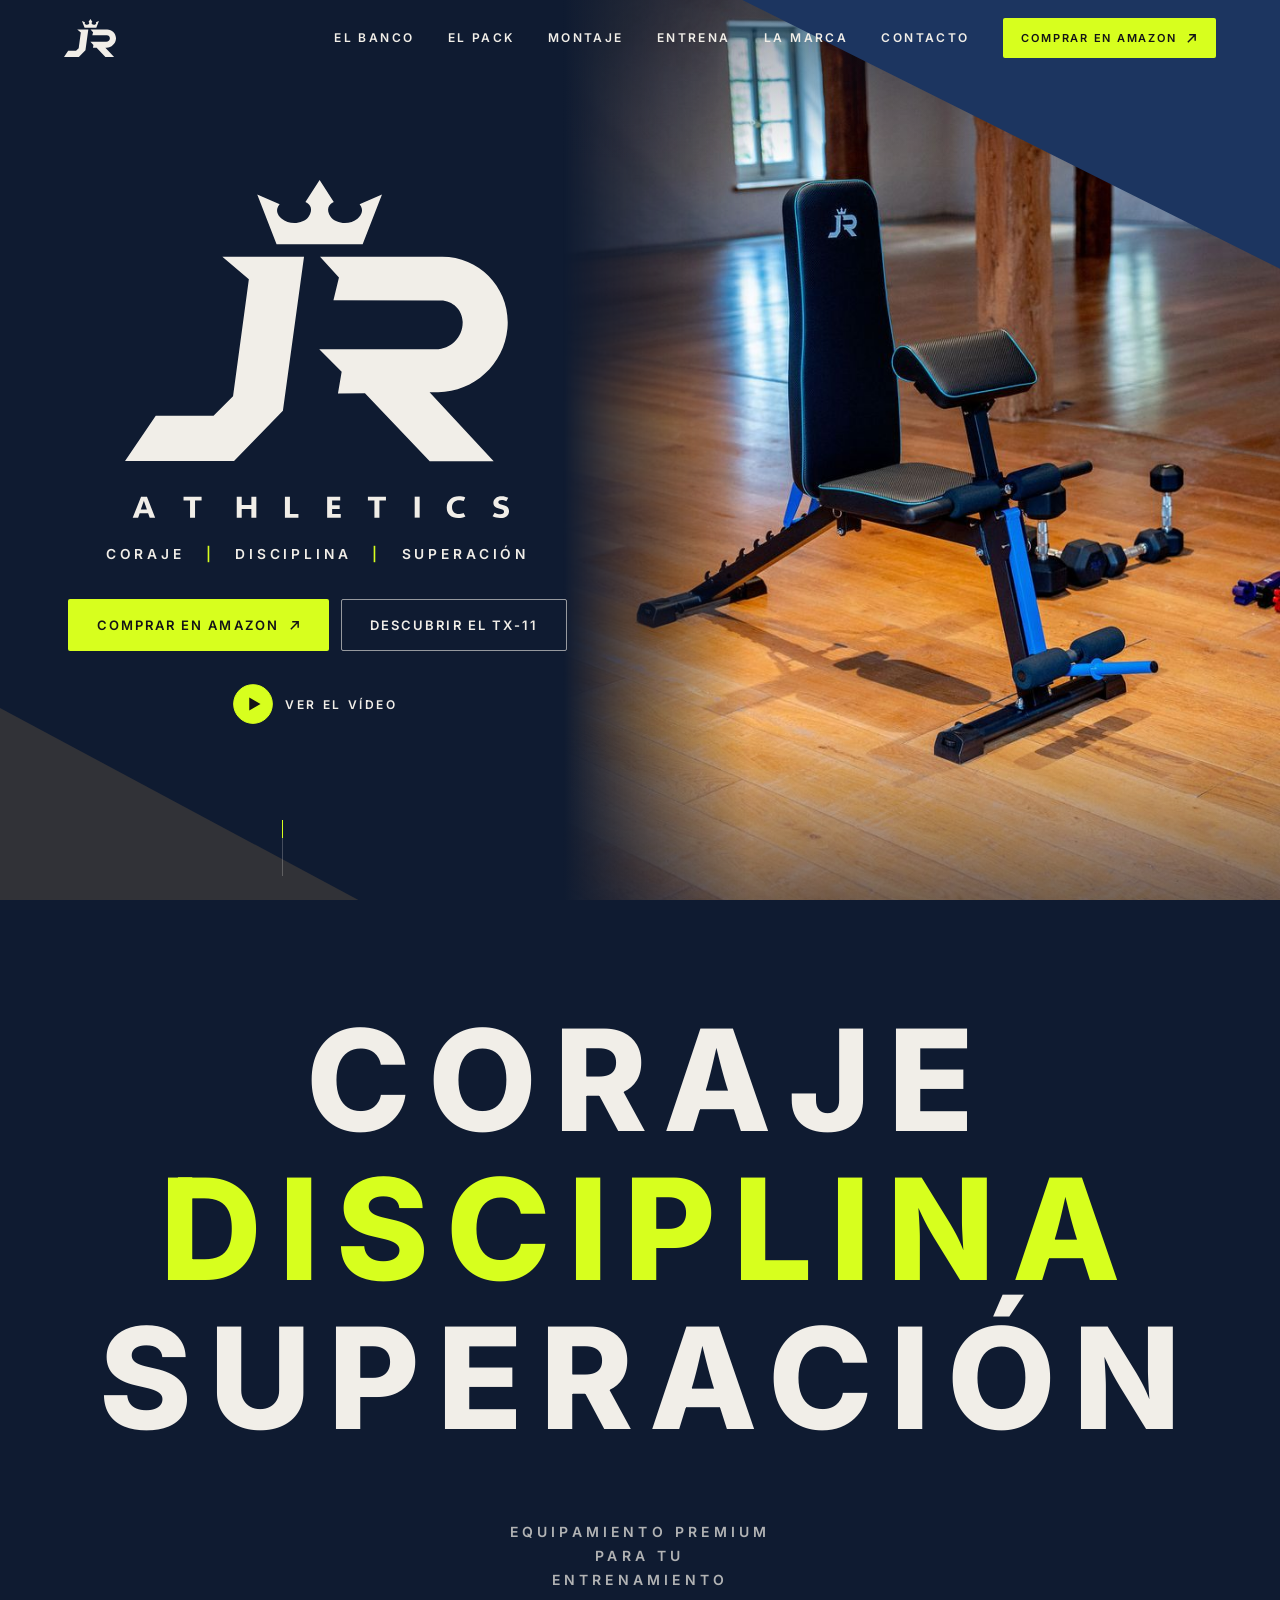
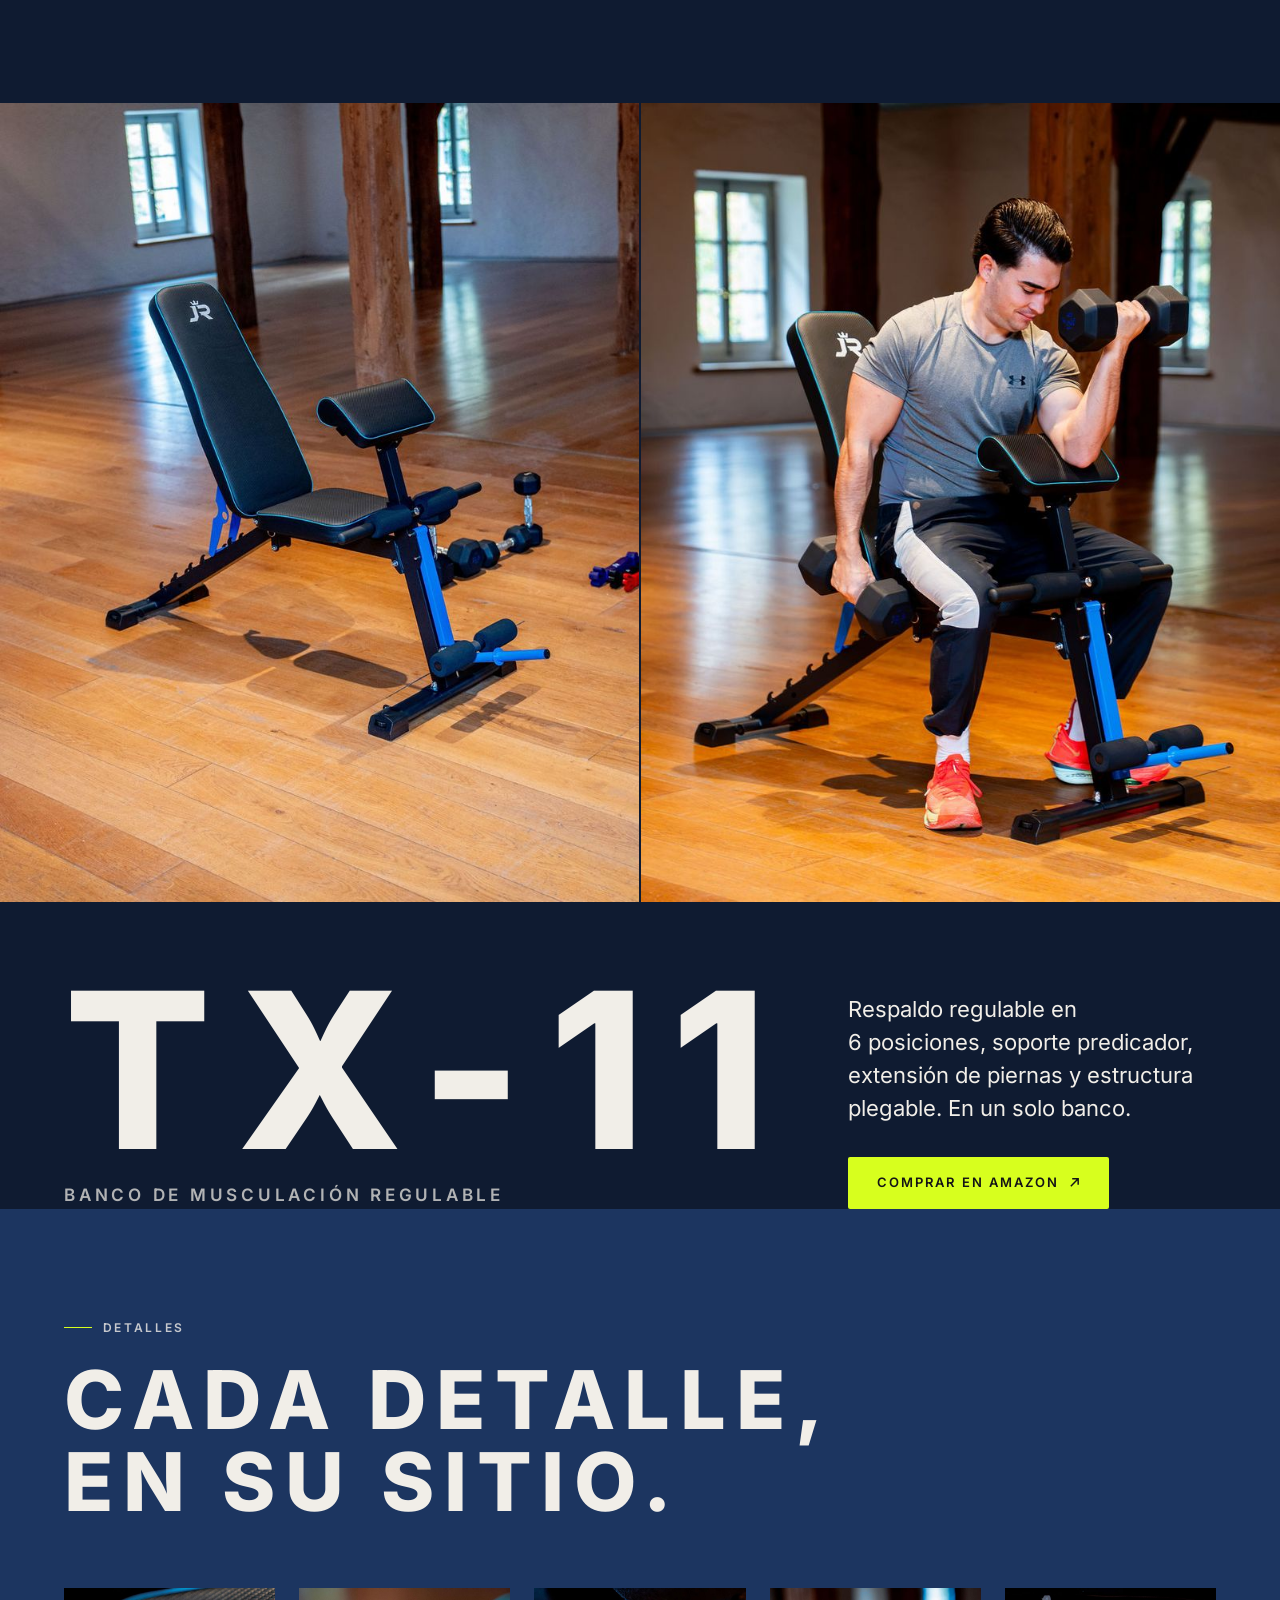
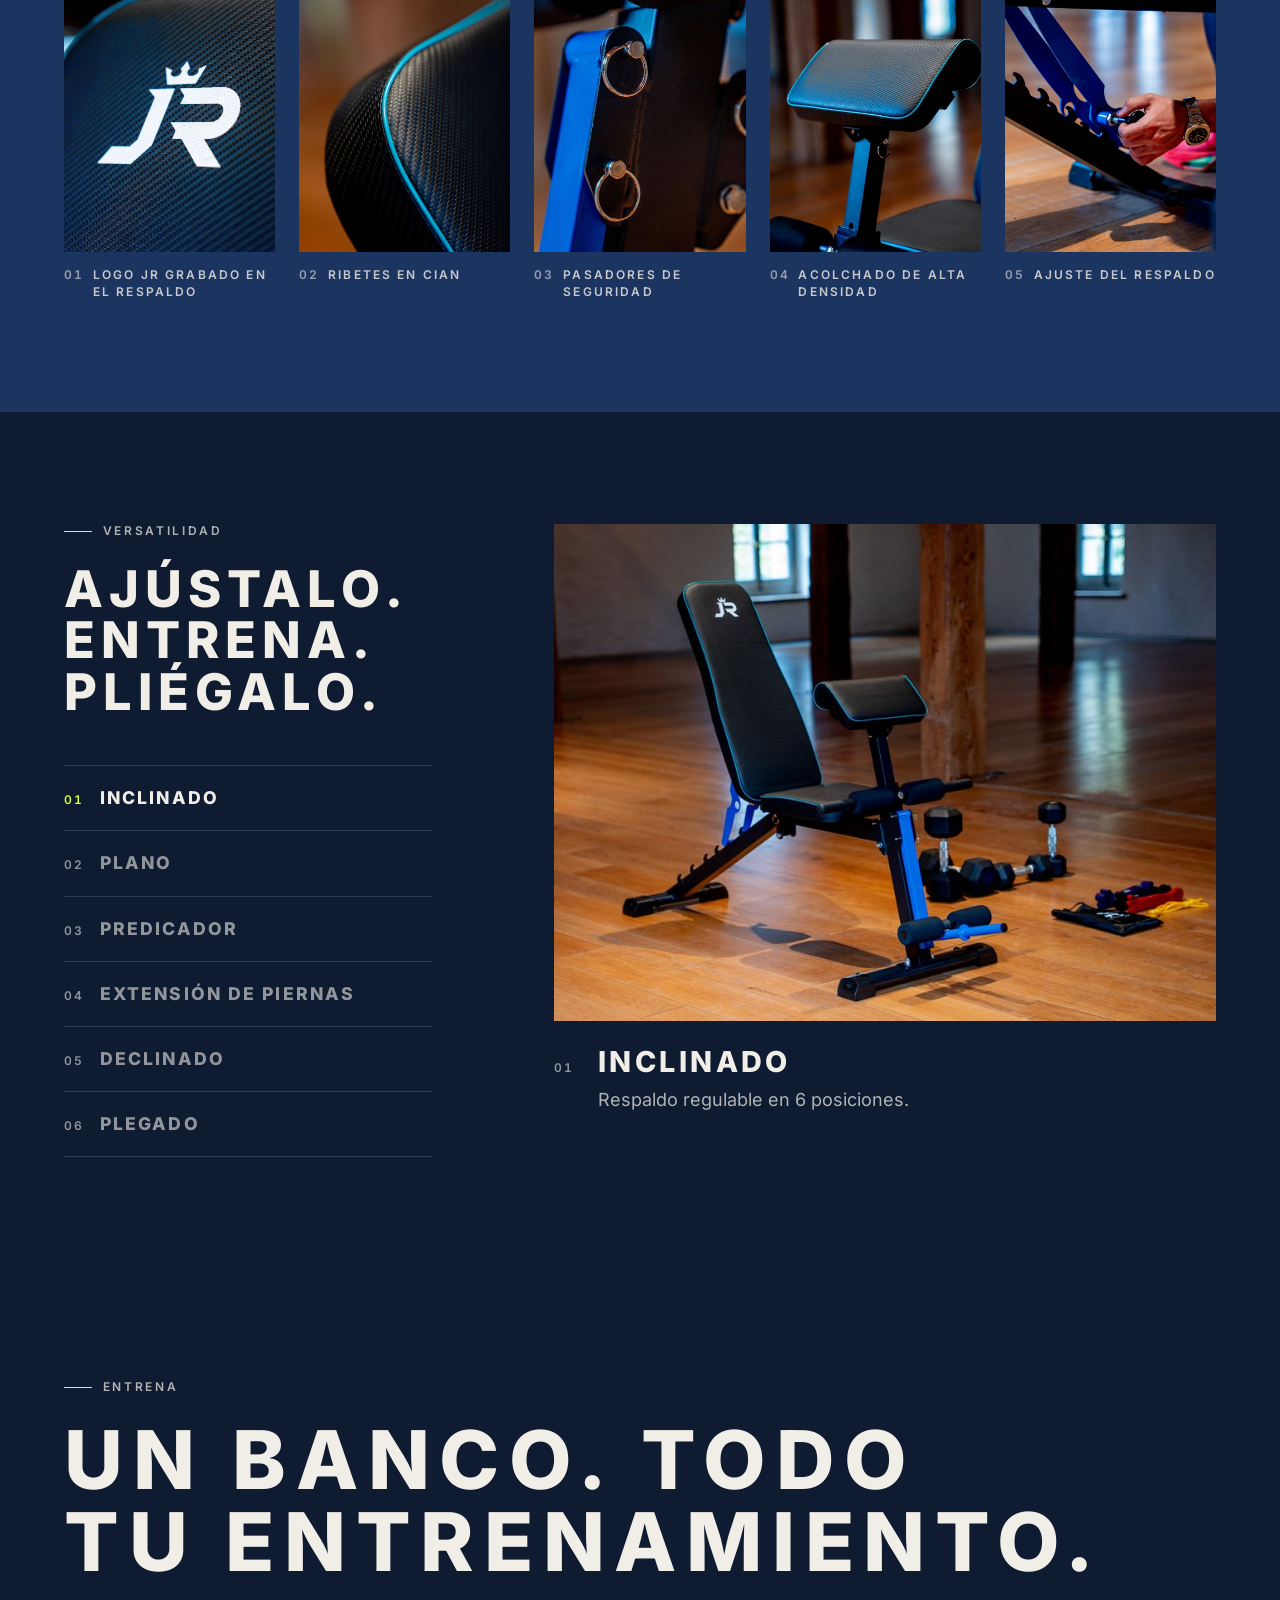
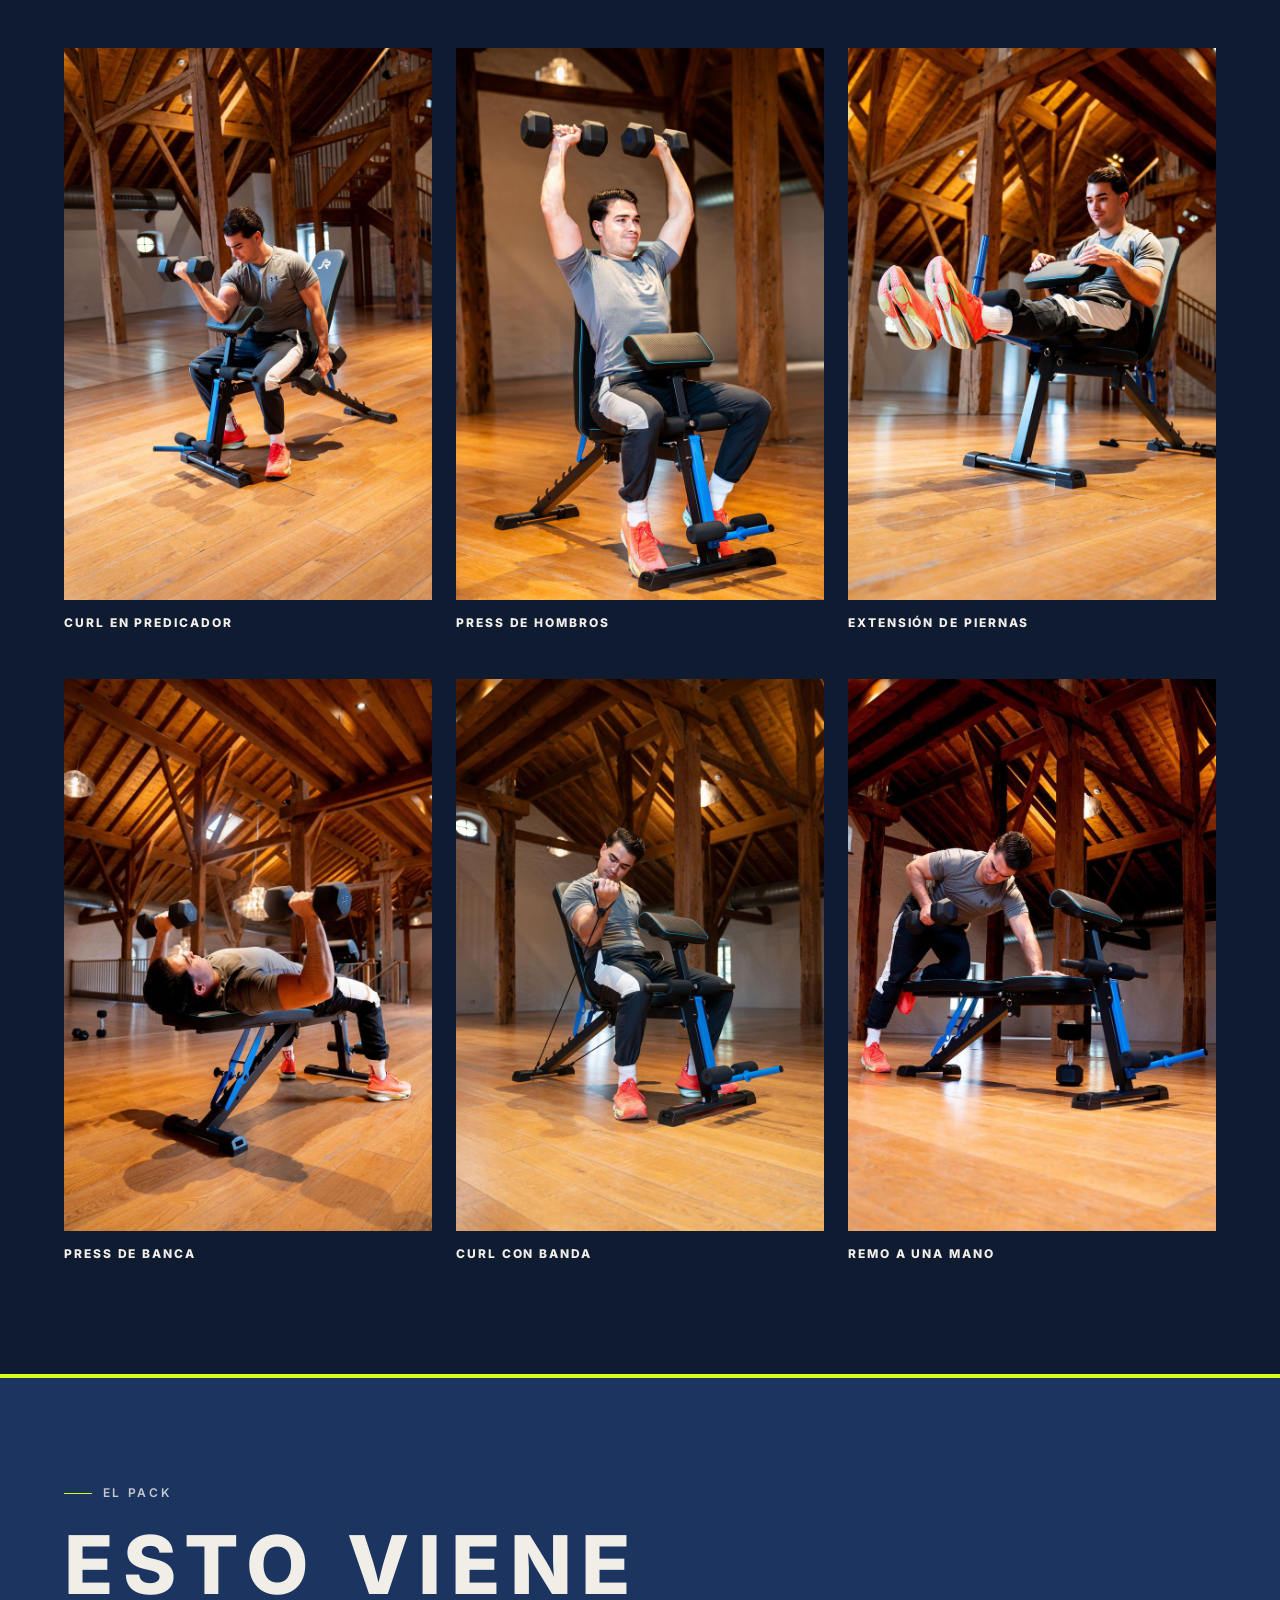
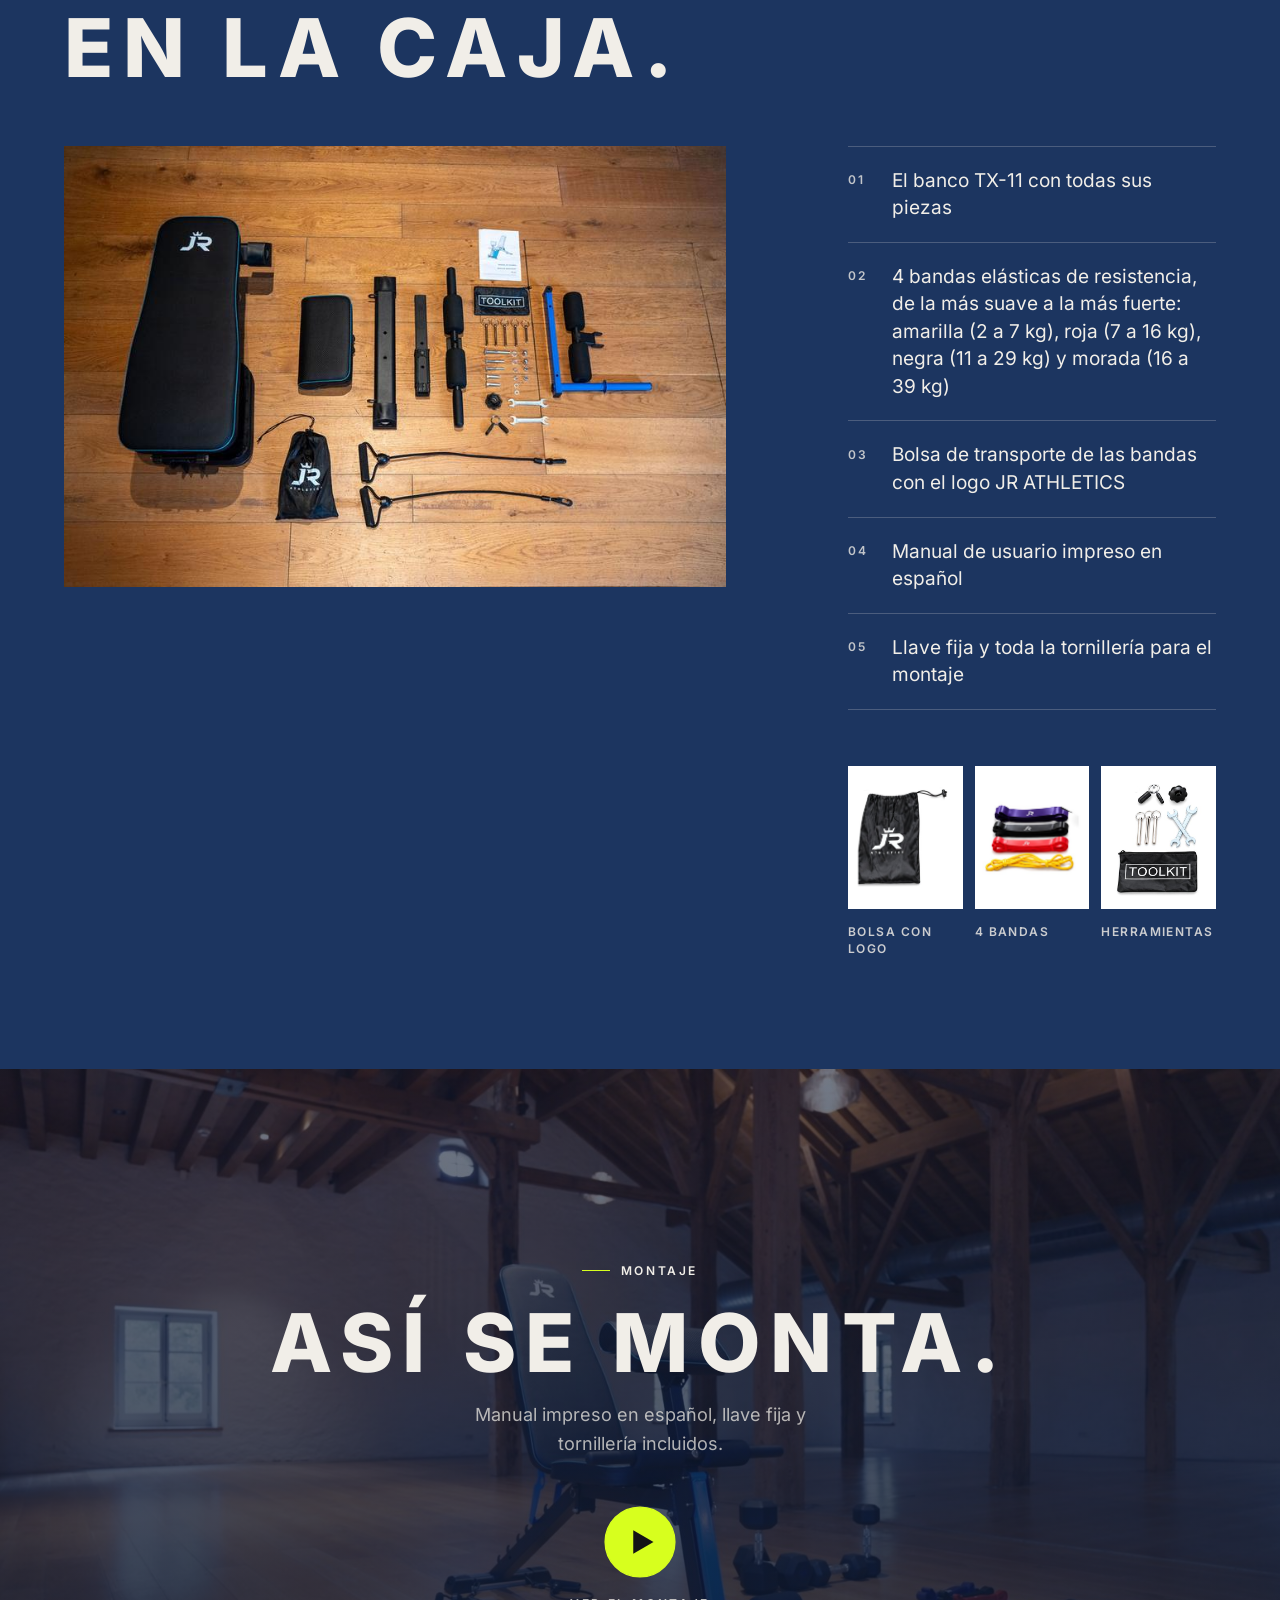
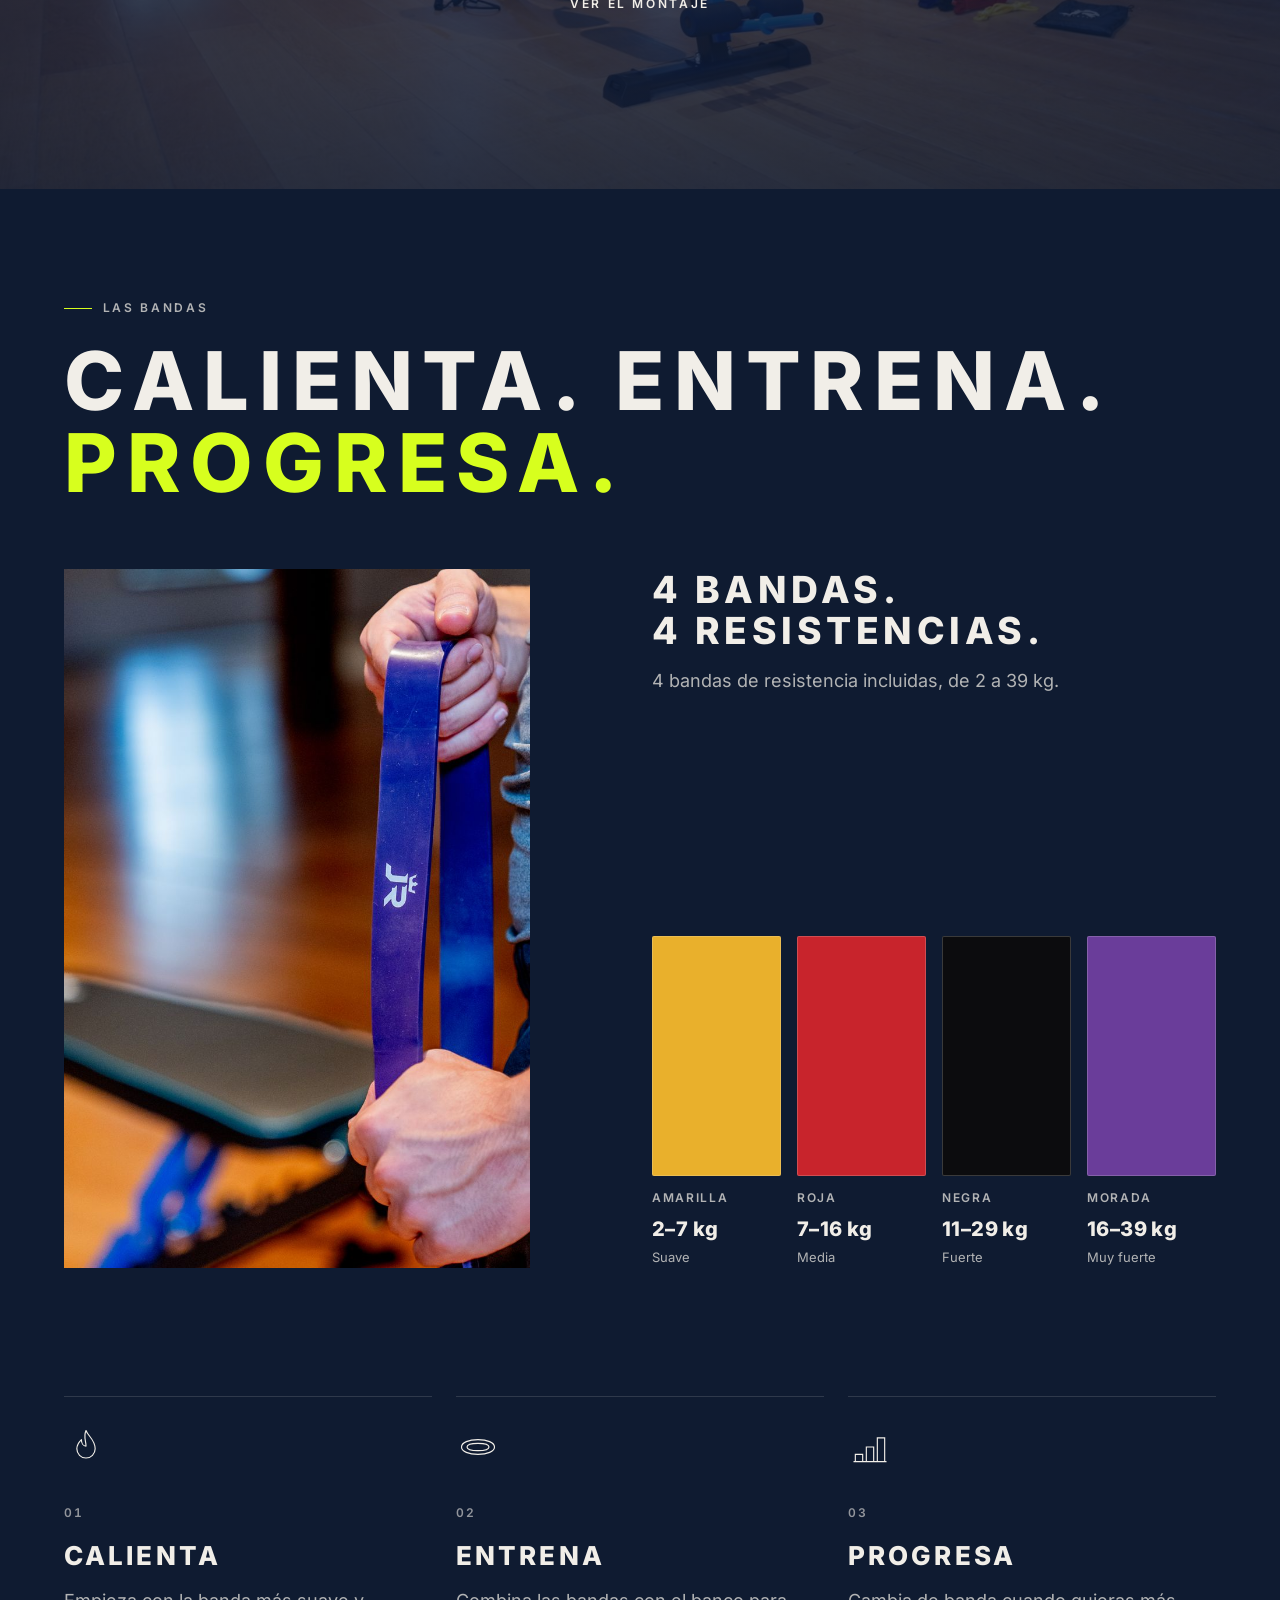
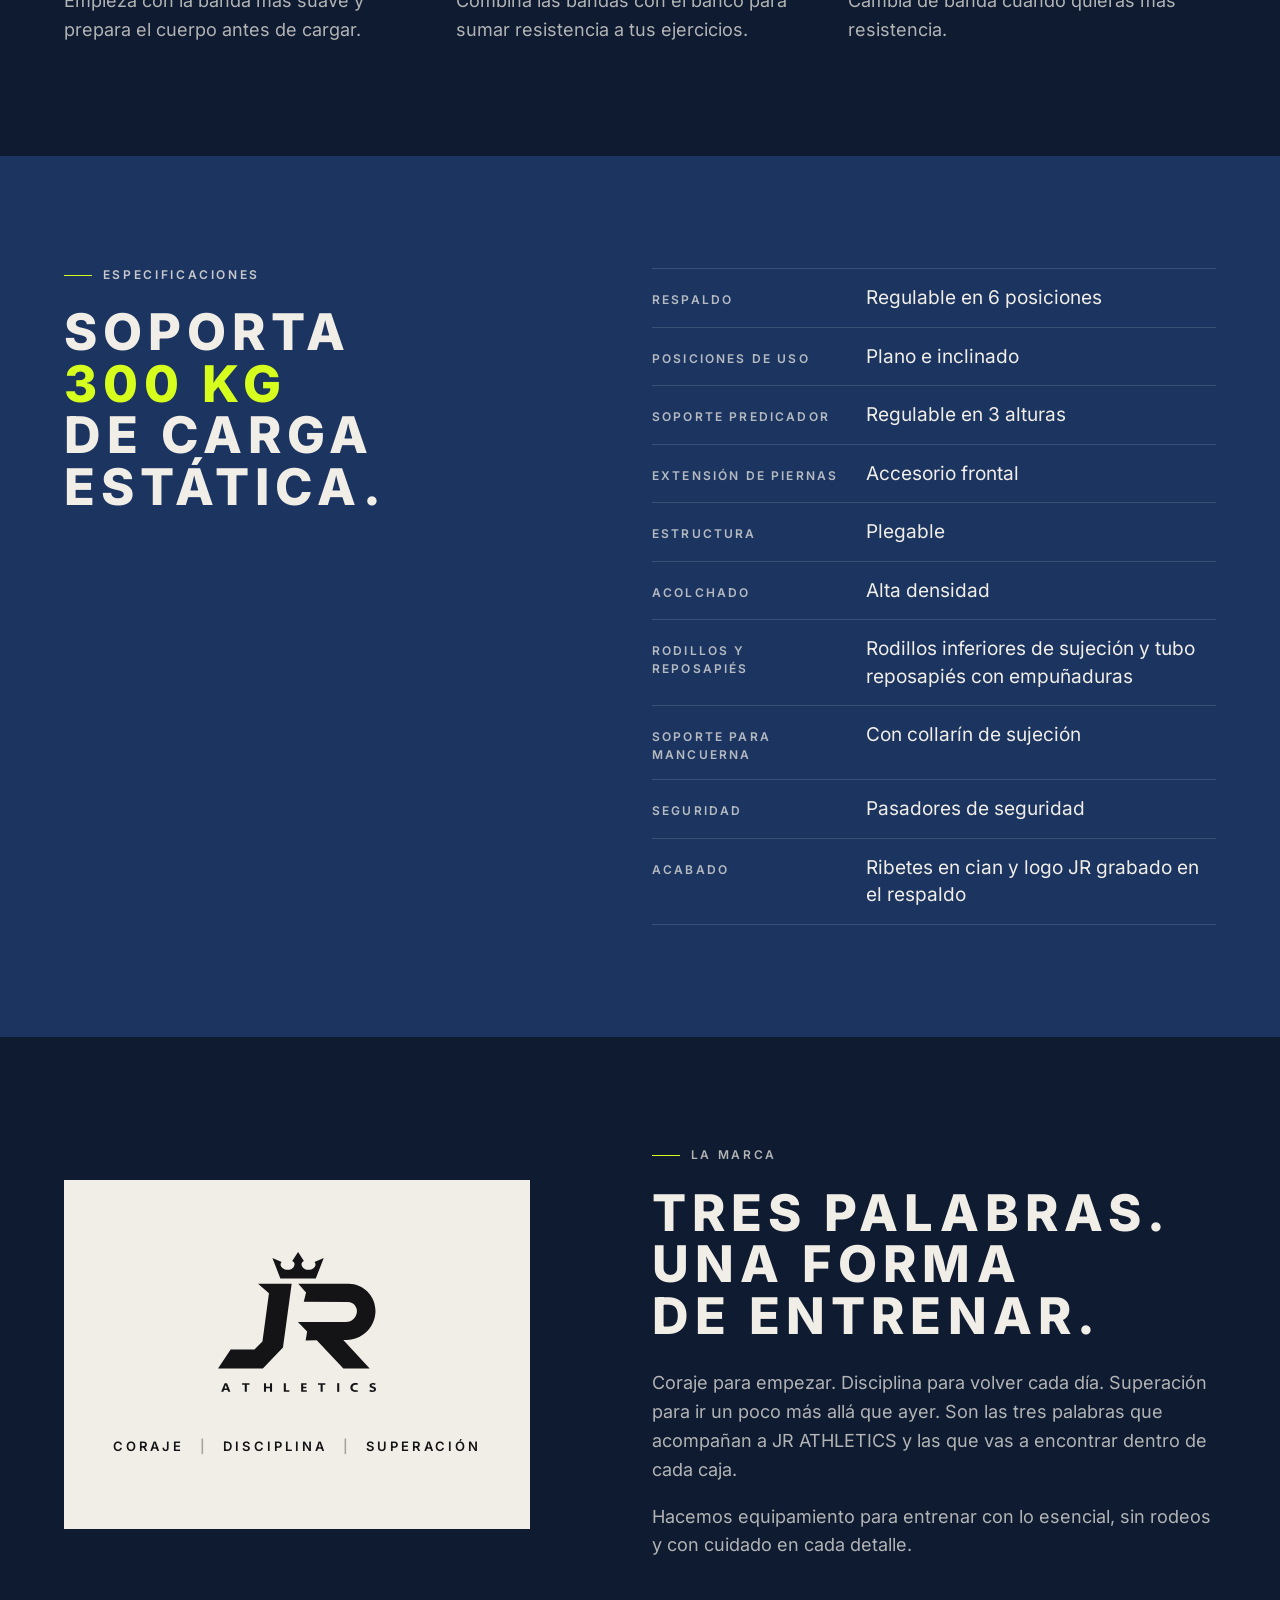
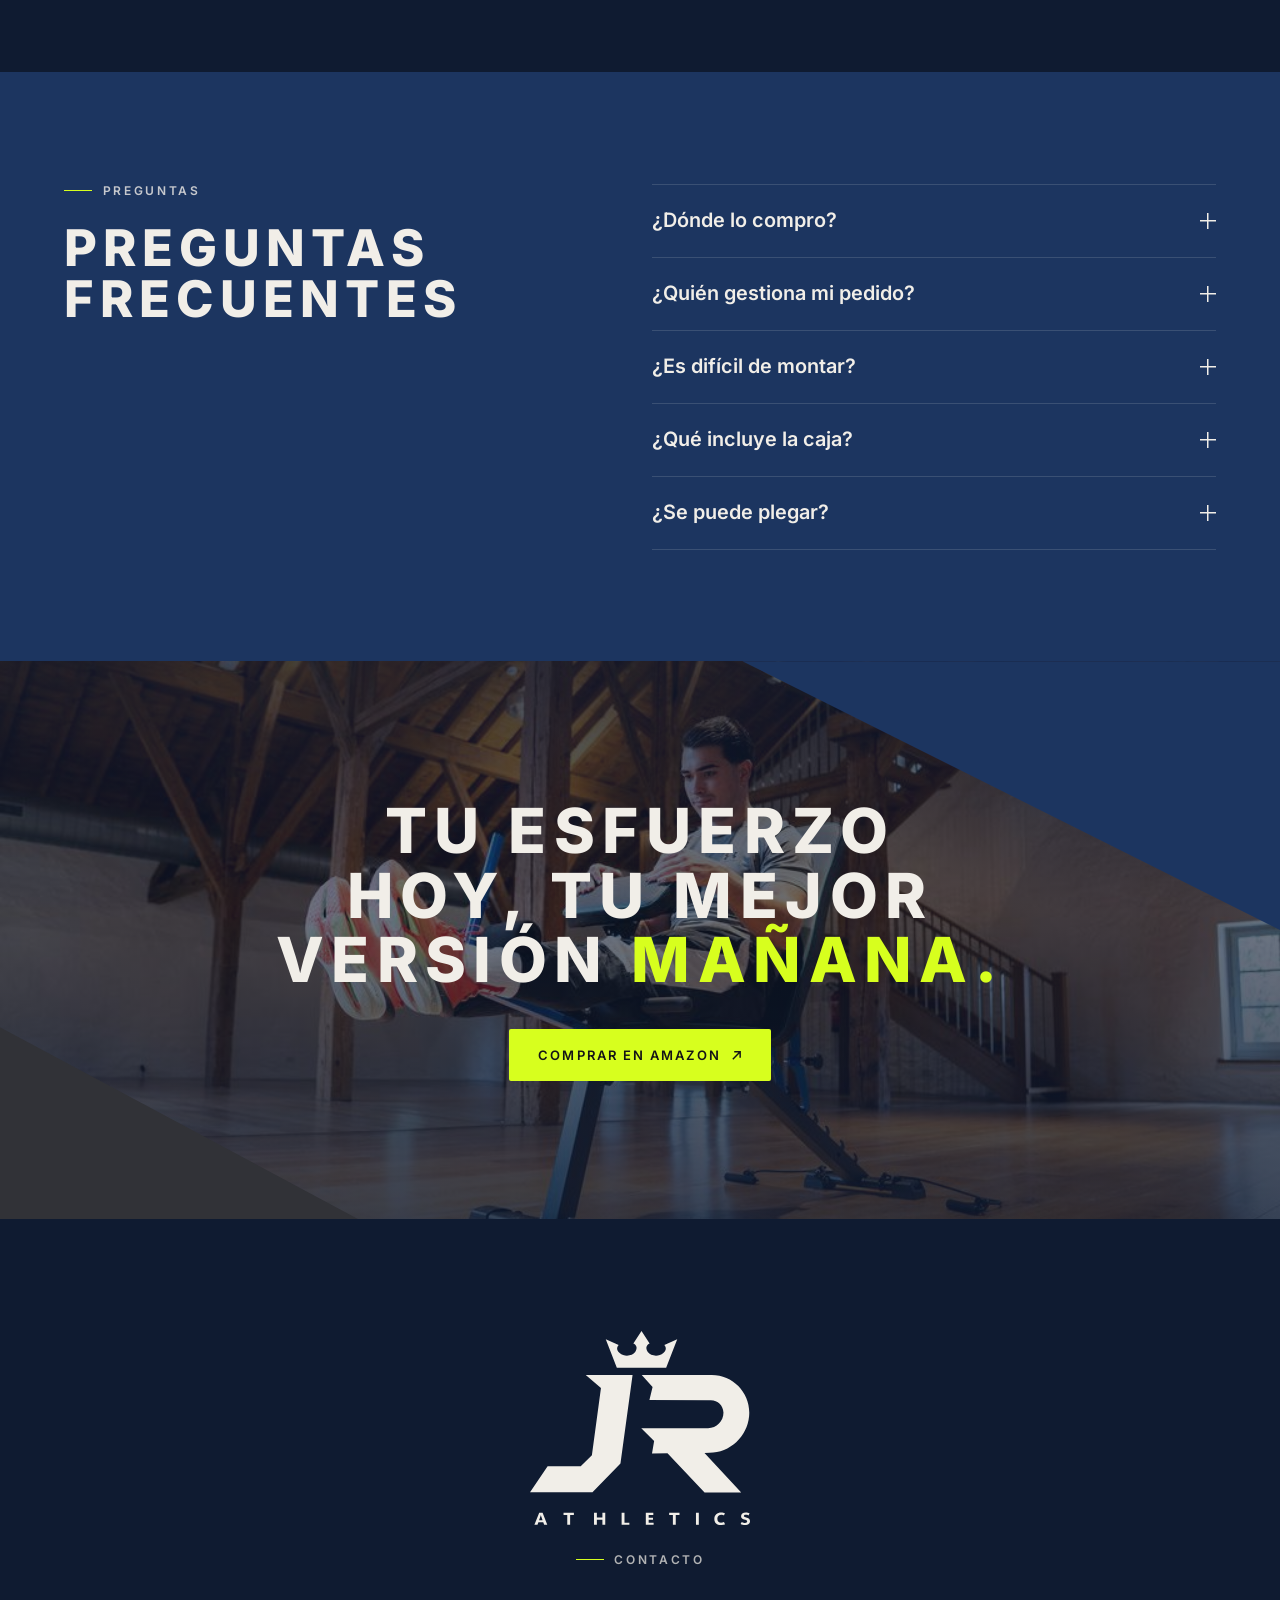
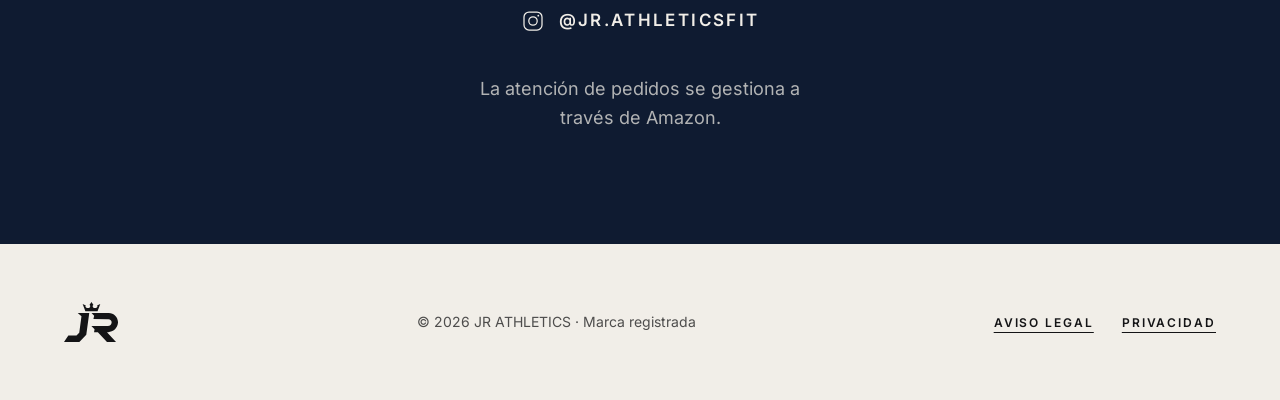
==== commit 60ce39c9: "Fondo azul noche y acento verde lima - Color base (60 %): azul noche #0f1b31 (el azul marino de marc" ====
--- a/index.html
+++ b/index.html
@@ -5,7 +5,7 @@
 <meta name="viewport" content="width=device-width, initial-scale=1, viewport-fit=cover">
 <title>JR ATHLETICS · Banco de musculación regulable TX-11</title>
 <meta name="description" content="Banco de musculación regulable TX-11 de JR ATHLETICS: respaldo en 6 posiciones, soporte predicador, extensión de piernas y estructura plegable. Cómpralo en Amazon España.">
-<meta name="theme-color" content="#141416">
+<meta name="theme-color" content="#0f1b31">
 <link rel="canonical" href="https://jrathleticsfit.com/">
 
 <!-- Compartir (WhatsApp, Instagram, X…). Estas imágenes van con URL absoluta:
--- a/styles.css
+++ b/styles.css
@@ -41,14 +41,15 @@
 
 :root {
   /* Colores de marca */
-  --bg: #141416;            /* fondo casi negro */
-  --bg-raise: #1b1b1e;      /* fondo de huecos de imagen mientras cargan */
+  --bg: #0f1b31;            /* azul noche: color base (≈60 %), el azul marino de marca en muy oscuro */
+  --bg-rgb: 15, 27, 49;     /* el mismo azul noche en números, para velos y cabecera semitransparentes */
+  --bg-raise: #16243d;      /* fondo de huecos de imagen mientras cargan */
   --cream: #f1eee8;         /* texto */
   --navy: #1c3560;          /* azul marino: color secundario (≈30 %): secciones alternas, pack y cuñas */
   /* Color de acento LLAMATIVO (≈10 %): solo para lo clave (botones de compra, vídeos,
      palabras clave) y pequeños detalles. Para cambiarlo, basta con estas dos líneas. */
-  --accent: #ff5a1f;
-  --accent-hover: #ff7a47;
+  --accent: #d7ff1e;        /* verde lima */
+  --accent-hover: #e4ff63;
   --wedge-grey: #313237;    /* cuña gris oscuro */
   --ink: #141416;           /* texto oscuro sobre crema o sobre el acento */
 
@@ -364,7 +365,7 @@
   content: "";
   position: absolute;
   inset: 0;
-  background: rgba(20, 20, 22, 0.76);
+  background: rgba(var(--bg-rgb), 0.76);
   -webkit-backdrop-filter: blur(16px) saturate(1.3);
   backdrop-filter: blur(16px) saturate(1.3);
   border-bottom: 1px solid var(--line);
@@ -528,9 +529,9 @@
 /* 8. SECCIONES ------------------------------------------------------------- */
 
 /* --- Regla de color 60–30–10 ---
-   60 % color base (--bg) en casi todas las secciones, 30 % azul marino en las
+   60 % azul noche (--bg) en casi todas las secciones, 30 % azul marino en las
    secciones alternas (Detalles, El pack, Especificaciones y Preguntas) y 10 % color
-   de acento llamativo solo en lo clave: botones de compra, vídeos y palabras clave. */
+   verde lima (--accent) solo en lo clave: botones de compra, vídeos y palabras clave. */
 .details, .specs, .faq { background: var(--navy); }
 .details .eyebrow, .specs .eyebrow, .faq .eyebrow { color: rgba(241, 238, 232, 0.8); }
 .details .detail figcaption { color: rgba(241, 238, 232, 0.8); }
@@ -683,19 +684,19 @@
   position: absolute;
   inset: 0;
   z-index: -2;
-  background: linear-gradient(180deg, rgba(20, 20, 22, 0.5) 0%, rgba(20, 20, 22, 0) 13%, rgba(20, 20, 22, 0) 38%, rgba(20, 20, 22, 0.72) 58%, rgba(20, 20, 22, 0.94) 100%);
+  background: linear-gradient(180deg, rgba(var(--bg-rgb), 0.5) 0%, rgba(var(--bg-rgb), 0) 13%, rgba(var(--bg-rgb), 0) 38%, rgba(var(--bg-rgb), 0.72) 58%, rgba(var(--bg-rgb), 0.94) 100%);
 }
 @media (min-aspect-ratio: 1/1) {
   .hero-veil {
     background:
-      linear-gradient(180deg, rgba(20, 20, 22, 0.45) 0%, rgba(20, 20, 22, 0) 18%, rgba(20, 20, 22, 0) 80%, rgba(20, 20, 22, 0.55) 100%);
+      linear-gradient(180deg, rgba(var(--bg-rgb), 0.45) 0%, rgba(var(--bg-rgb), 0) 18%, rgba(var(--bg-rgb), 0) 80%, rgba(var(--bg-rgb), 0.55) 100%);
   }
   /* Con el vídeo a toda la portada: el lado del texto (izquierda) se oscurece para leerlo bien */
   .hero-veil::after {
     content: "";
     position: absolute;
     inset: 0;
-    background: linear-gradient(90deg, rgba(20, 20, 22, 0.9) 0%, rgba(20, 20, 22, 0.74) 30%, rgba(20, 20, 22, 0.3) 52%, rgba(20, 20, 22, 0) 70%);
+    background: linear-gradient(90deg, rgba(var(--bg-rgb), 0.9) 0%, rgba(var(--bg-rgb), 0.74) 30%, rgba(var(--bg-rgb), 0.3) 52%, rgba(var(--bg-rgb), 0) 70%);
     opacity: 0;
     transition: opacity 1.2s var(--ease);
   }
@@ -703,7 +704,7 @@
 }
 @media (min-aspect-ratio: 1/1) and (max-height: 599px) {
   .hero-veil::after {
-    background: linear-gradient(90deg, rgba(20, 20, 22, 0.9) 0%, rgba(20, 20, 22, 0.78) 45%, rgba(20, 20, 22, 0.3) 66%, rgba(20, 20, 22, 0) 82%);
+    background: linear-gradient(90deg, rgba(var(--bg-rgb), 0.9) 0%, rgba(var(--bg-rgb), 0.78) 45%, rgba(var(--bg-rgb), 0.3) 66%, rgba(var(--bg-rgb), 0) 82%);
   }
 }
 
@@ -1002,7 +1003,7 @@
   position: absolute;
   inset: 0;
   z-index: -1;
-  background: linear-gradient(180deg, rgba(20, 20, 22, 0.58), rgba(20, 20, 22, 0.72) 50%, rgba(20, 20, 22, 0.88));
+  background: linear-gradient(180deg, rgba(var(--bg-rgb), 0.58), rgba(var(--bg-rgb), 0.72) 50%, rgba(var(--bg-rgb), 0.88));
 }
 .film-content { display: flex; flex-direction: column; align-items: center; padding-block: 96px; }
 .film-content .eyebrow { justify-content: center; color: var(--cream); }
@@ -1433,7 +1434,7 @@
   position: absolute;
   inset: 0;
   z-index: -2;
-  background: linear-gradient(180deg, rgba(20, 20, 22, 0.78), rgba(20, 20, 22, 0.6) 45%, rgba(20, 20, 22, 0.82));
+  background: linear-gradient(180deg, rgba(var(--bg-rgb), 0.78), rgba(var(--bg-rgb), 0.6) 45%, rgba(var(--bg-rgb), 0.82));
 }
 .final-content { display: flex; flex-direction: column; align-items: center; }
 .final-title {
@@ -1498,7 +1499,7 @@
   text-decoration-thickness: 1px;
   text-underline-offset: 5px;
 }
-.footer-links a:hover { text-decoration-color: var(--accent); text-decoration-thickness: 2px; }
+.footer-links a:hover { text-decoration-color: var(--navy); text-decoration-thickness: 2px; }
 /* Foco sobre fondo claro: anillo oscuro + acento para que se vea siempre */
 .site-footer :focus-visible {
   outline: 2px solid var(--accent);
@@ -1521,7 +1522,7 @@
   justify-content: space-between;
   gap: 12px;
   padding: 8px var(--gutter) calc(8px + env(safe-area-inset-bottom));
-  background: rgba(20, 20, 22, 0.86);
+  background: rgba(var(--bg-rgb), 0.86);
   -webkit-backdrop-filter: blur(14px) saturate(1.3);
   backdrop-filter: blur(14px) saturate(1.3);
   border-top: 1px solid var(--line);
